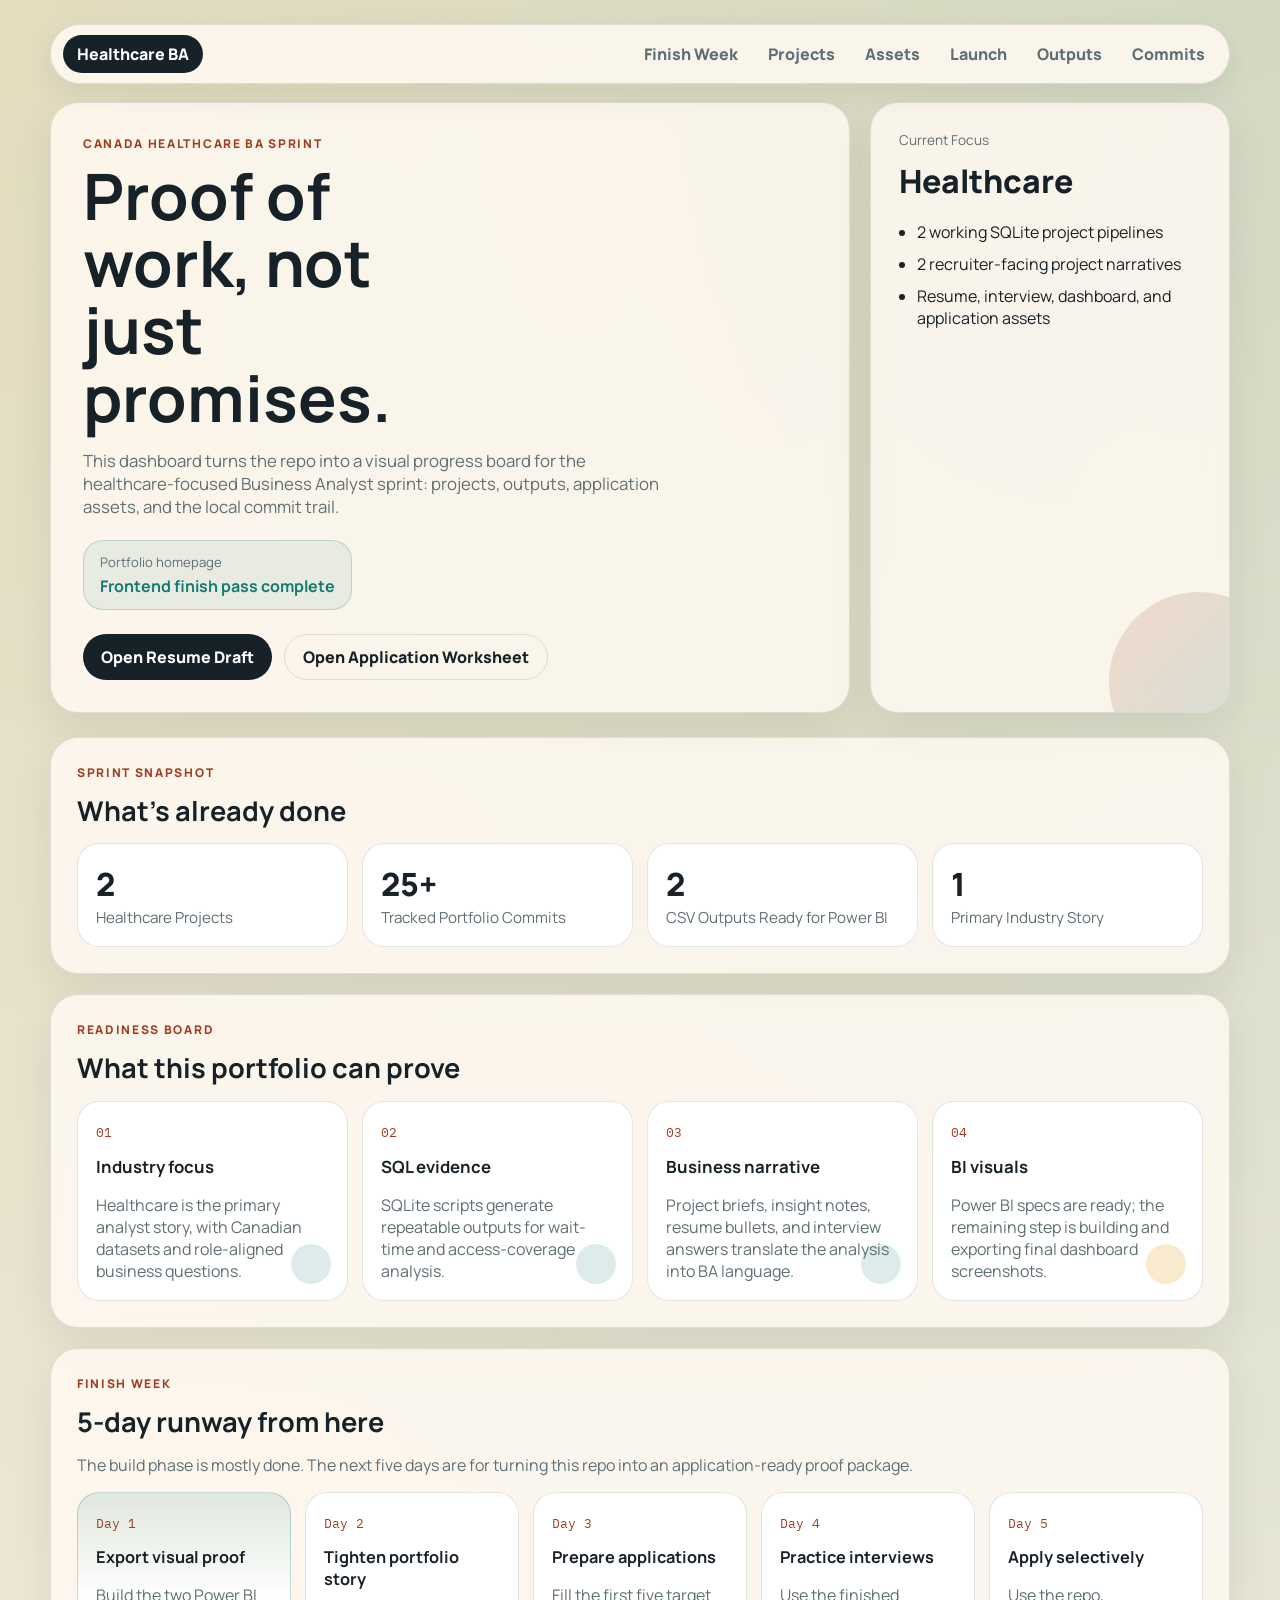
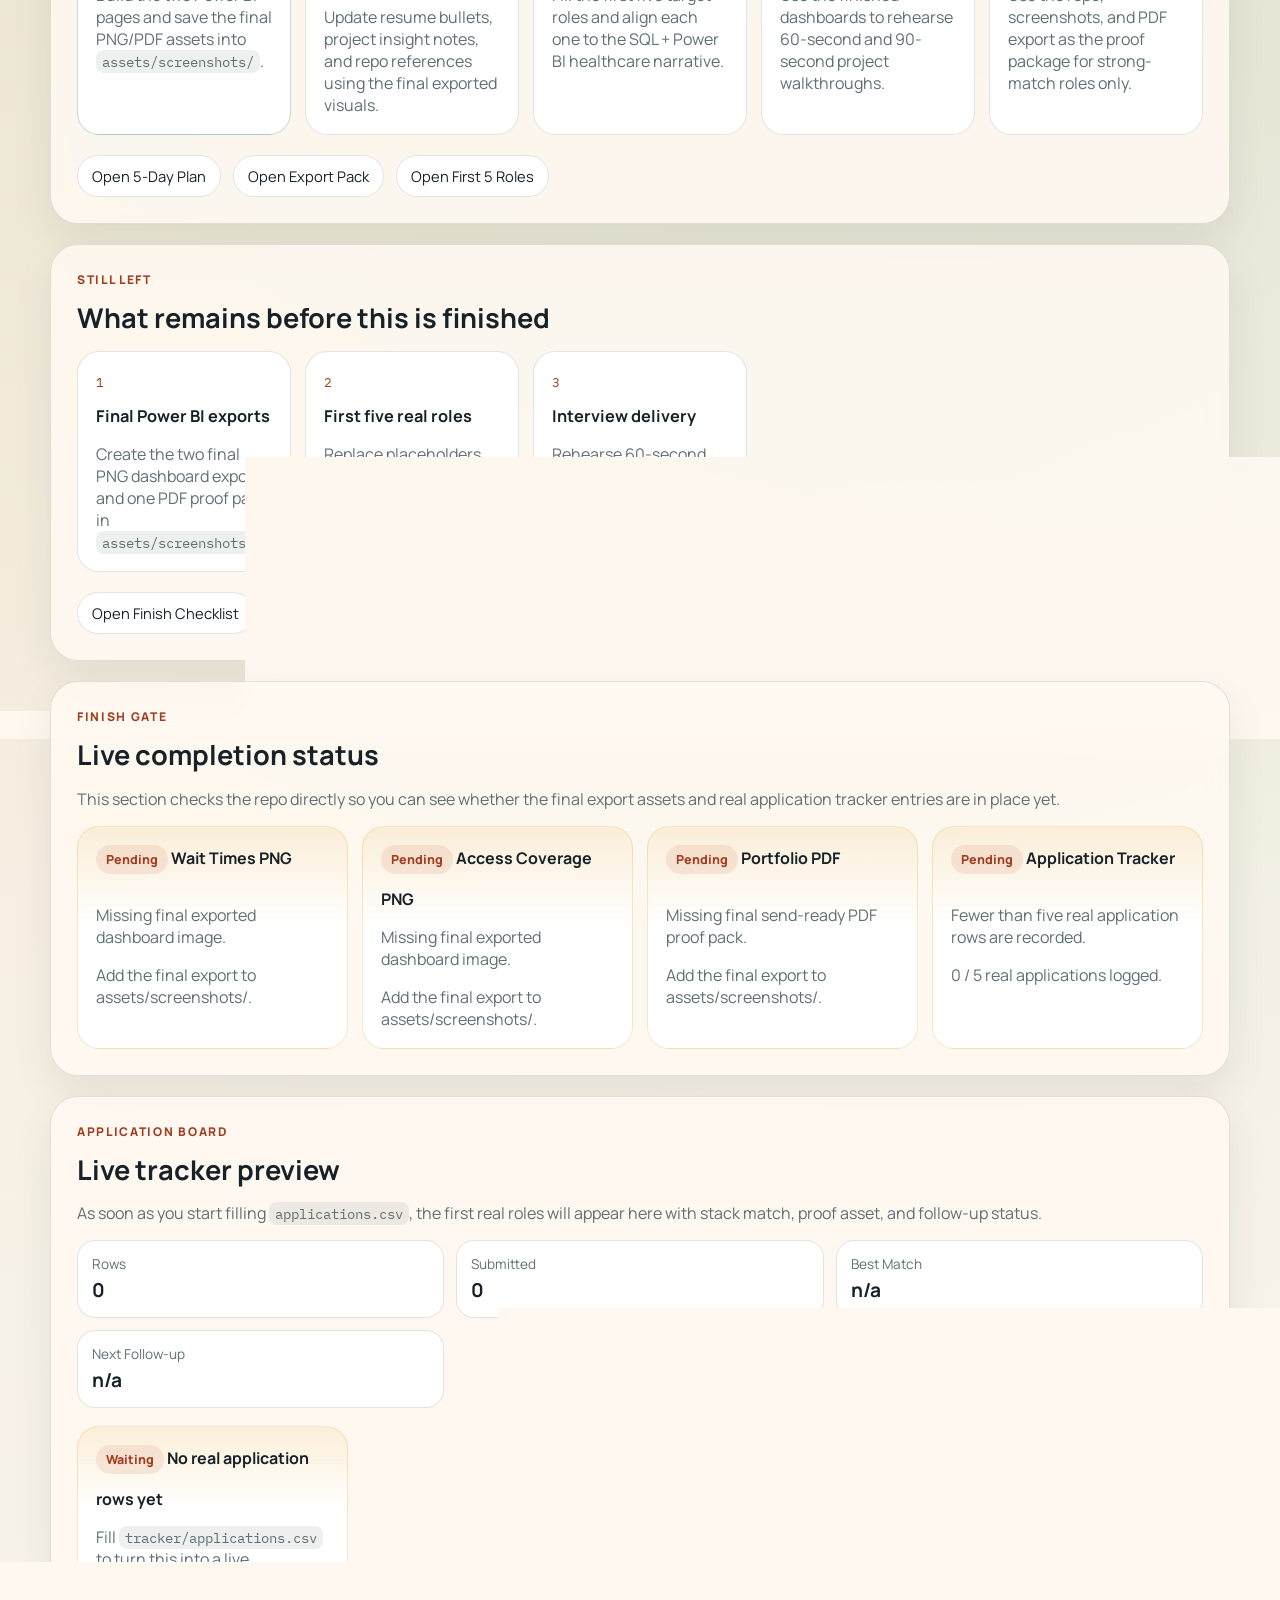
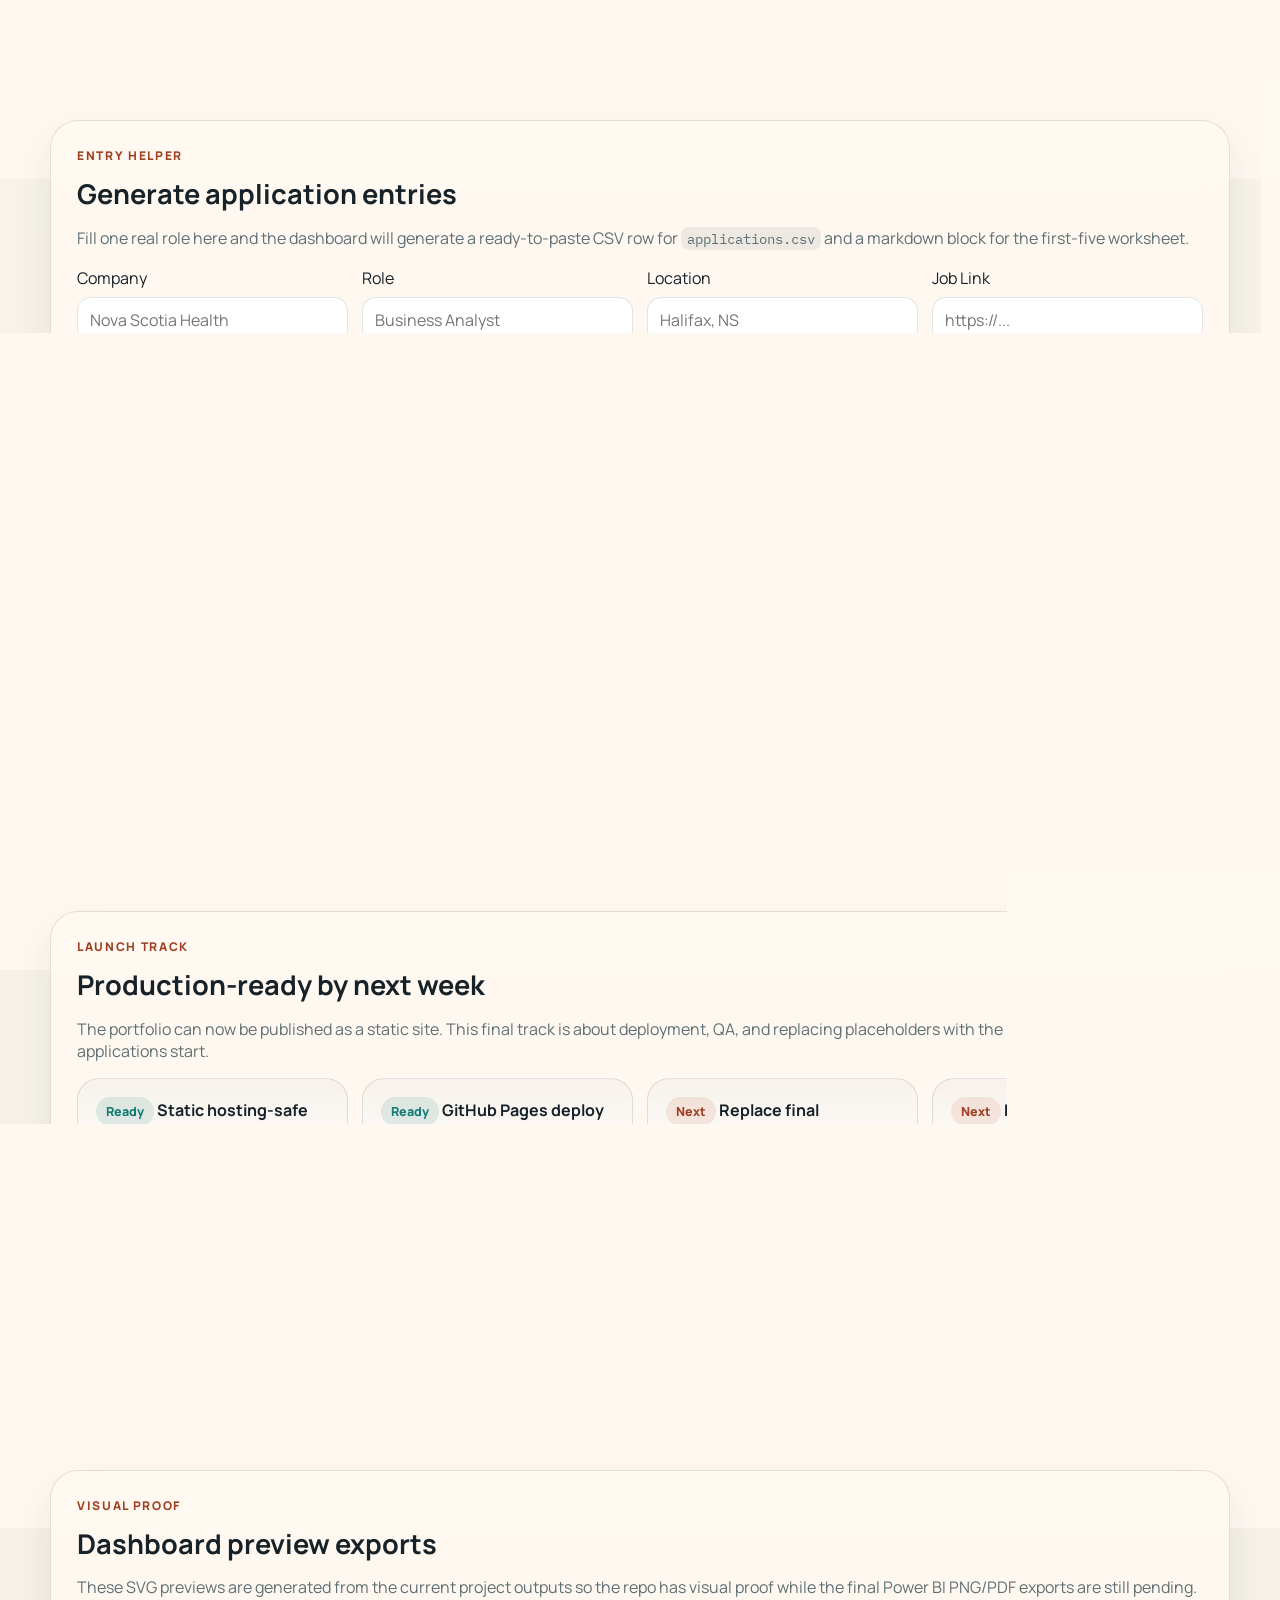
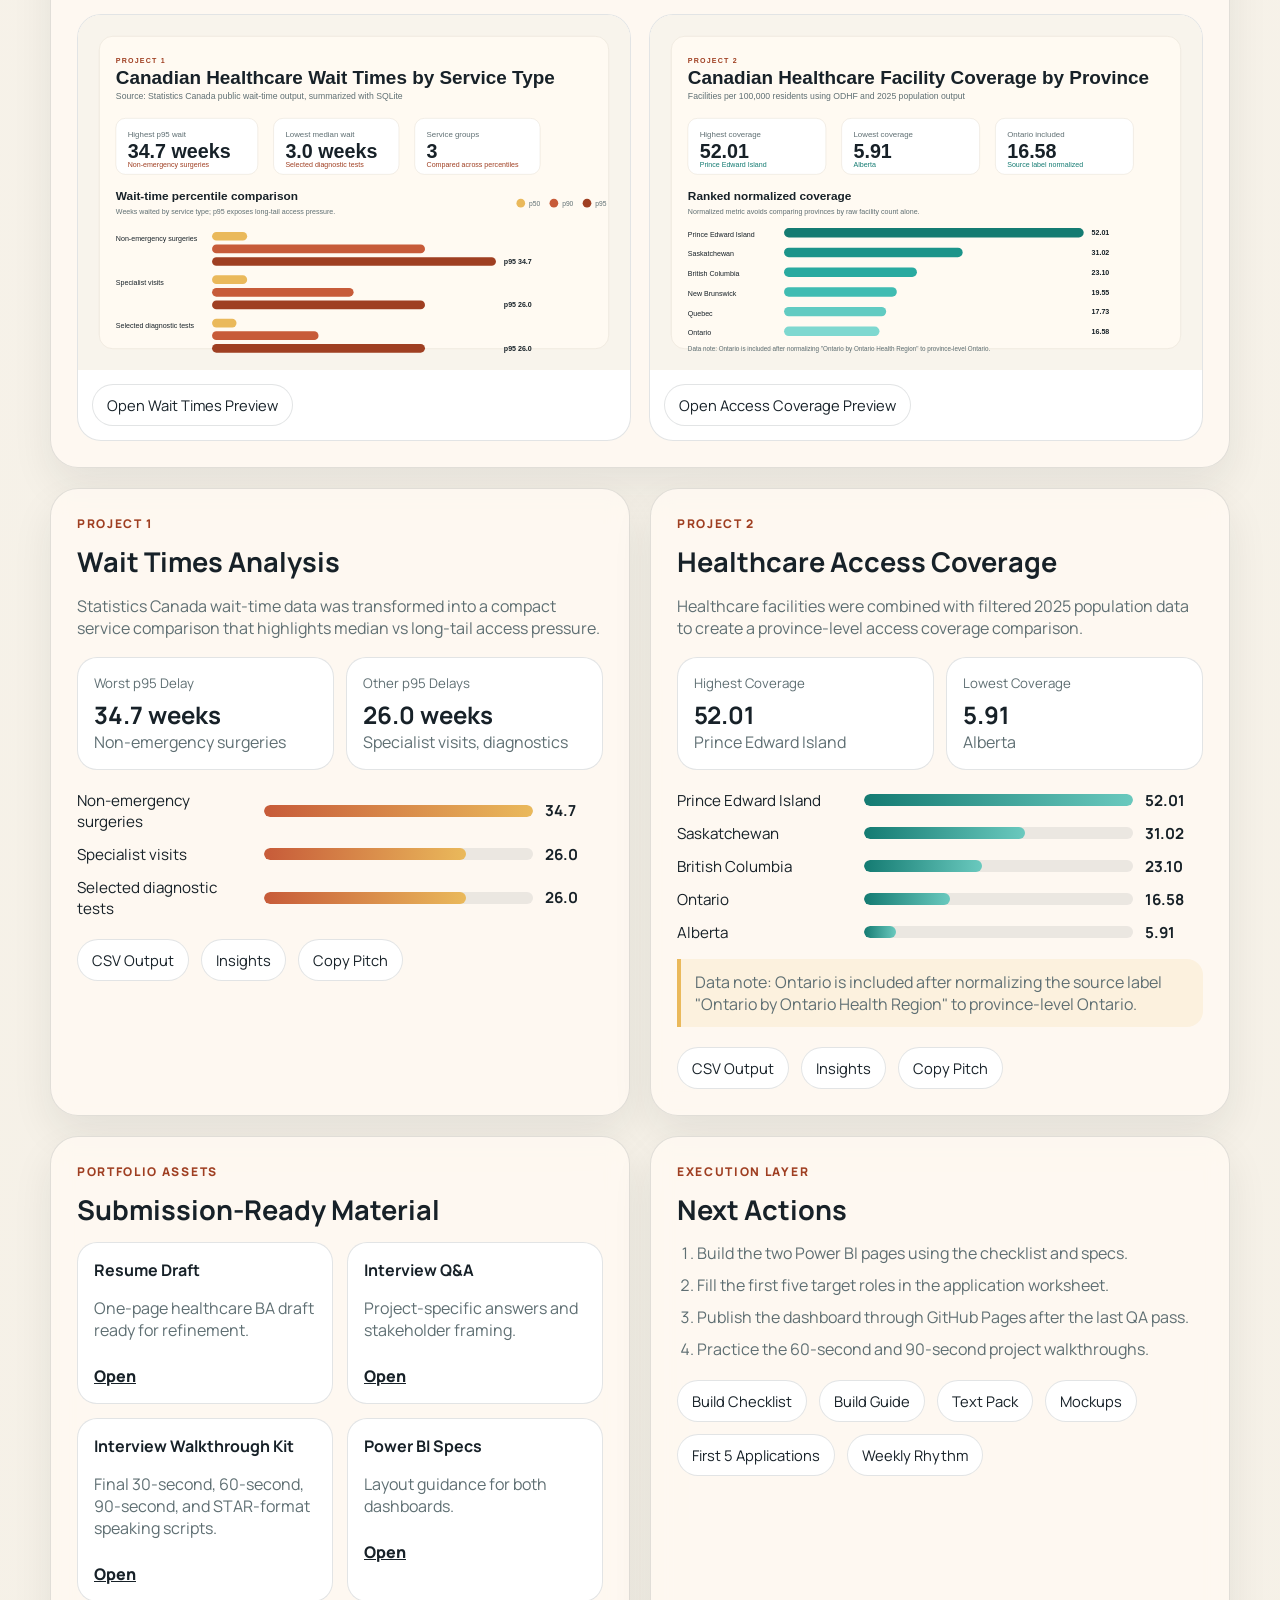
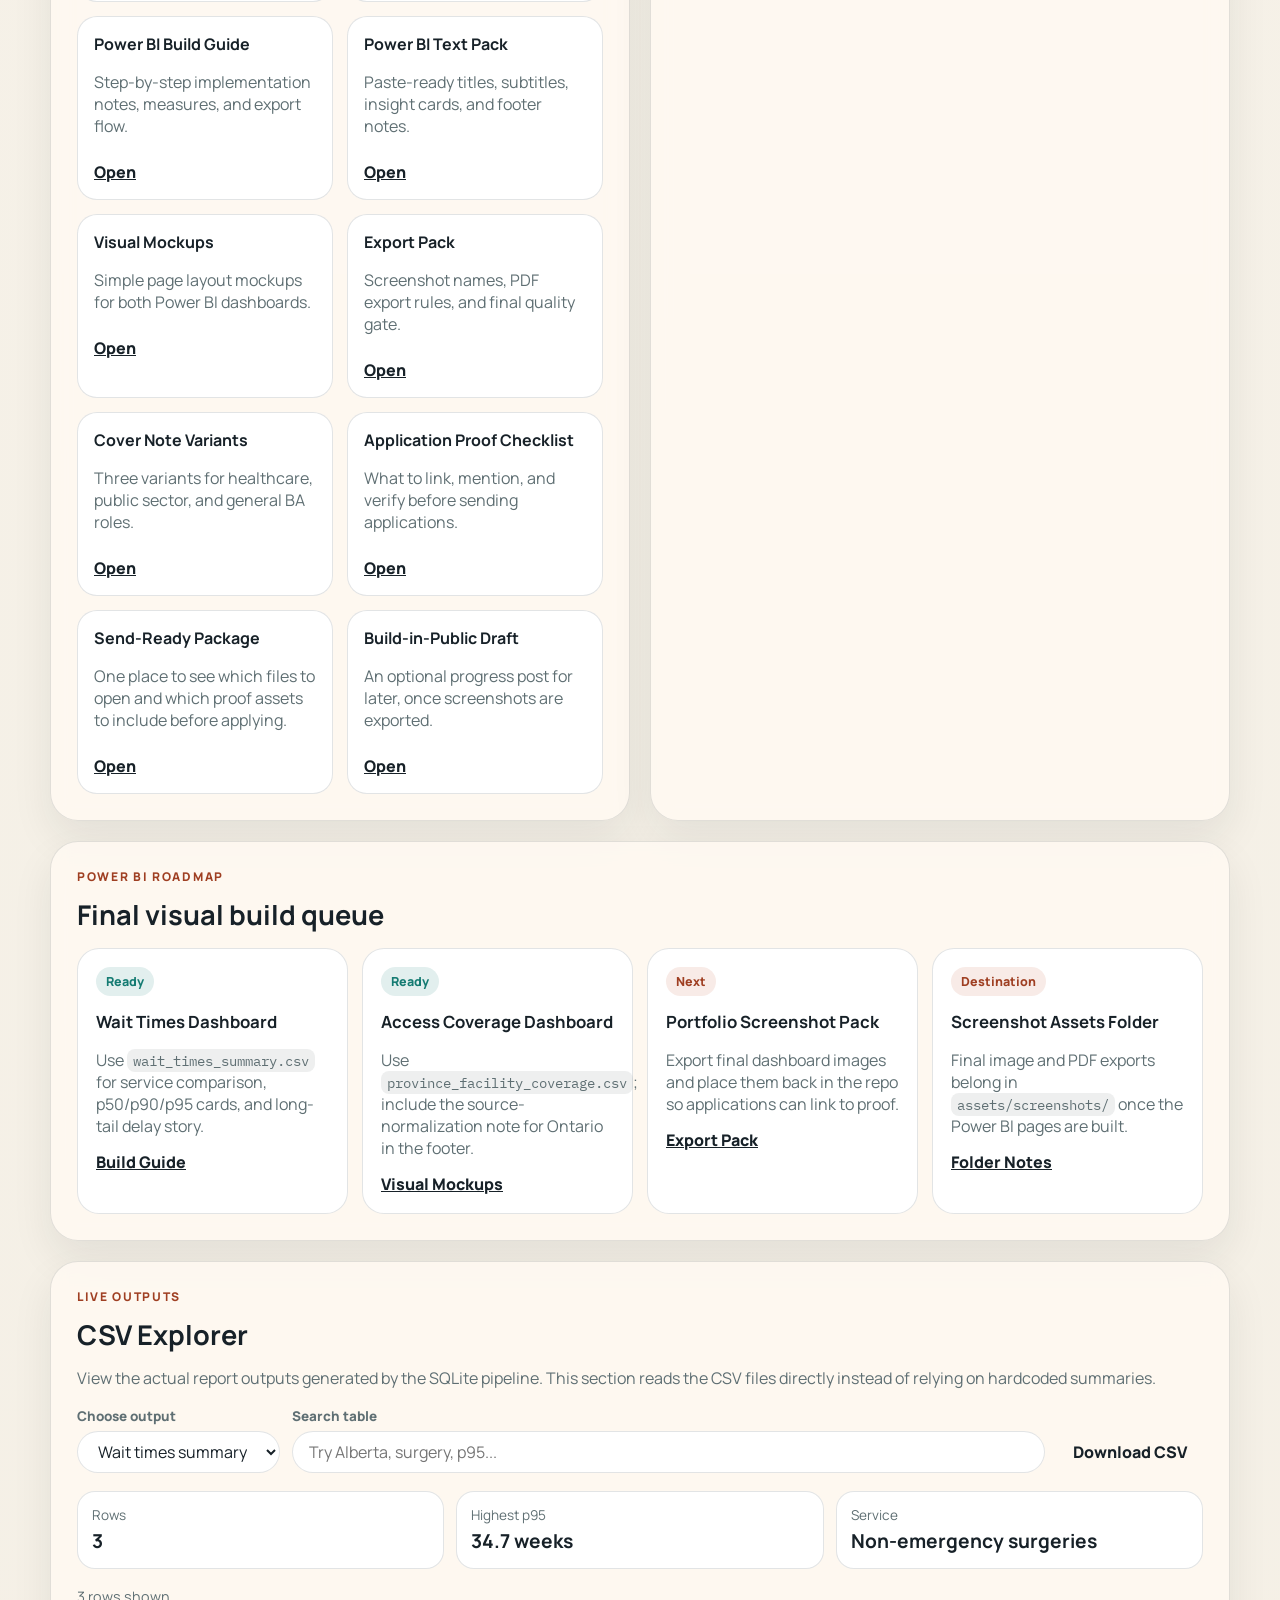
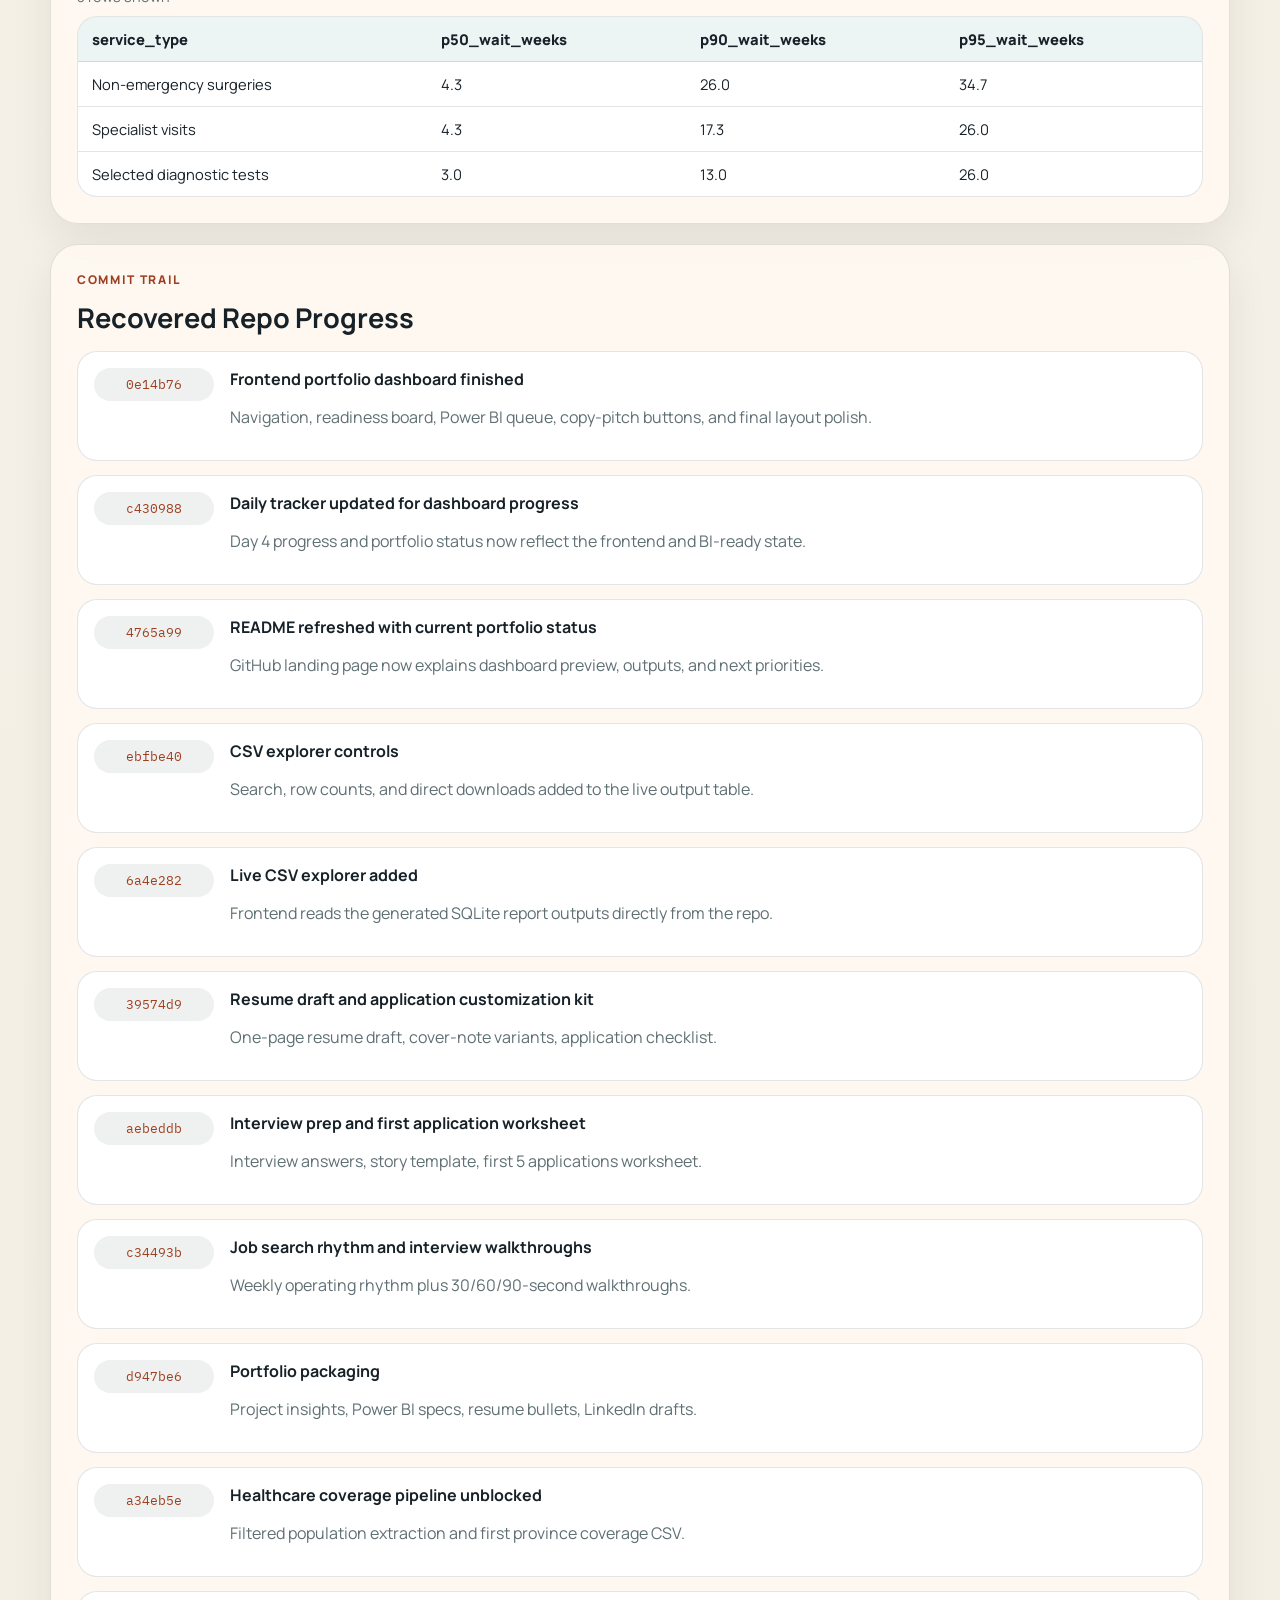
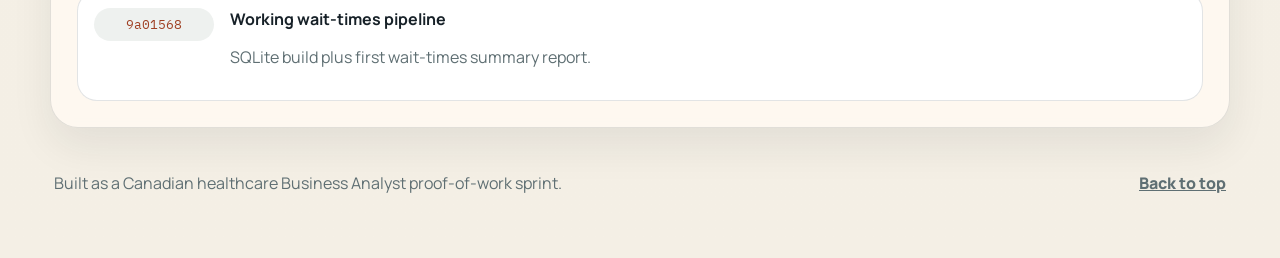
==== frontend/index.html @ 65917192 "Add application entry helper to frontend" ====
<!DOCTYPE html>
<html lang="en">
  <head>
    <meta charset="UTF-8" />
    <meta name="viewport" content="width=device-width, initial-scale=1.0" />
    <title>Healthcare BA Tracker Dashboard</title>
    <link rel="preconnect" href="https://fonts.googleapis.com" />
    <link rel="preconnect" href="https://fonts.gstatic.com" crossorigin />
    <link
      href="https://fonts.googleapis.com/css2?family=Manrope:wght@400;500;700;800&family=IBM+Plex+Mono:wght@400;500&display=swap"
      rel="stylesheet"
    />
    <link rel="stylesheet" href="./styles.css" />
  </head>
  <body>
    <div class="page-shell">
      <nav class="top-nav" aria-label="Dashboard sections">
        <a class="brand-mark" href="#top">Healthcare BA</a>
        <div class="nav-links">
          <a href="#finish-week">Finish Week</a>
          <a href="#projects">Projects</a>
          <a href="#assets">Assets</a>
          <a href="#launch">Launch</a>
          <a href="#outputs">Outputs</a>
          <a href="#commits">Commits</a>
        </div>
      </nav>

      <header class="hero">
        <div class="hero-copy">
          <p class="eyebrow">Canada Healthcare BA Sprint</p>
          <h1 id="top">Proof of work, not just promises.</h1>
          <p class="hero-text">
            This dashboard turns the repo into a visual progress board for the
            healthcare-focused Business Analyst sprint: projects, outputs,
            application assets, and the local commit trail.
          </p>
          <div class="status-strip" aria-label="Portfolio readiness status">
            <span>Portfolio homepage</span>
            <strong>Frontend finish pass complete</strong>
          </div>
          <div class="hero-actions">
            <a class="button primary" href="../docs/one-page-resume-draft.md"
              >Open Resume Draft</a
            >
            <a class="button secondary" href="../tracker/first-five-applications.md"
              >Open Application Worksheet</a
            >
          </div>
        </div>
        <aside class="hero-panel">
          <div class="panel-label">Current Focus</div>
          <div class="panel-value">Healthcare</div>
          <ul class="hero-points">
            <li>2 working SQLite project pipelines</li>
            <li>2 recruiter-facing project narratives</li>
            <li>Resume, interview, dashboard, and application assets</li>
          </ul>
        </aside>
      </header>

      <main class="content-grid">
        <section class="card stats-card">
          <div class="section-heading">
            <p class="eyebrow">Sprint Snapshot</p>
            <h2>What’s already done</h2>
          </div>
          <div class="stat-grid">
            <article class="stat">
              <span class="stat-number">2</span>
              <span class="stat-label">Healthcare Projects</span>
            </article>
            <article class="stat">
              <span class="stat-number">25+</span>
              <span class="stat-label">Tracked Portfolio Commits</span>
            </article>
            <article class="stat">
              <span class="stat-number">2</span>
              <span class="stat-label">CSV Outputs Ready for Power BI</span>
            </article>
            <article class="stat">
              <span class="stat-number">1</span>
              <span class="stat-label">Primary Industry Story</span>
            </article>
          </div>
        </section>

        <section class="card full-span">
          <div class="section-heading">
            <p class="eyebrow">Readiness Board</p>
            <h2>What this portfolio can prove</h2>
          </div>
          <div class="readiness-grid">
            <article class="readiness-card complete">
              <span>01</span>
              <strong>Industry focus</strong>
              <p>
                Healthcare is the primary analyst story, with Canadian datasets
                and role-aligned business questions.
              </p>
            </article>
            <article class="readiness-card complete">
              <span>02</span>
              <strong>SQL evidence</strong>
              <p>
                SQLite scripts generate repeatable outputs for wait-time and
                access-coverage analysis.
              </p>
            </article>
            <article class="readiness-card complete">
              <span>03</span>
              <strong>Business narrative</strong>
              <p>
                Project briefs, insight notes, resume bullets, and interview
                answers translate the analysis into BA language.
              </p>
            </article>
            <article class="readiness-card next">
              <span>04</span>
              <strong>BI visuals</strong>
              <p>
                Power BI specs are ready; the remaining step is building and
                exporting final dashboard screenshots.
              </p>
            </article>
          </div>
        </section>

        <section id="finish-week" class="card full-span">
          <div class="section-heading">
            <p class="eyebrow">Finish Week</p>
            <h2>5-day runway from here</h2>
          </div>
          <p class="section-text">
            The build phase is mostly done. The next five days are for turning
            this repo into an application-ready proof package.
          </p>
          <div class="finish-grid">
            <article class="finish-card today">
              <span>Day 1</span>
              <strong>Export visual proof</strong>
              <p>
                Build the two Power BI pages and save the final PNG/PDF assets
                into <code>assets/screenshots/</code>.
              </p>
            </article>
            <article class="finish-card">
              <span>Day 2</span>
              <strong>Tighten portfolio story</strong>
              <p>
                Update resume bullets, project insight notes, and repo
                references using the final exported visuals.
              </p>
            </article>
            <article class="finish-card">
              <span>Day 3</span>
              <strong>Prepare applications</strong>
              <p>
                Fill the first five target roles and align each one to the SQL +
                Power BI healthcare narrative.
              </p>
            </article>
            <article class="finish-card">
              <span>Day 4</span>
              <strong>Practice interviews</strong>
              <p>
                Use the finished dashboards to rehearse 60-second and
                90-second project walkthroughs.
              </p>
            </article>
            <article class="finish-card">
              <span>Day 5</span>
              <strong>Apply selectively</strong>
              <p>
                Use the repo, screenshots, and PDF export as the proof package
                for strong-match roles only.
              </p>
            </article>
          </div>
          <div class="resource-links">
            <a href="../docs/final-5-day-finish-plan.md">Open 5-Day Plan</a>
            <a href="../docs/powerbi-export-pack.md">Open Export Pack</a>
            <a href="../tracker/first-five-applications.md">Open First 5 Roles</a>
          </div>
        </section>

        <section class="card full-span">
          <div class="section-heading">
            <p class="eyebrow">Still Left</p>
            <h2>What remains before this is finished</h2>
          </div>
          <div class="finish-grid">
            <article class="finish-card">
              <span>1</span>
              <strong>Final Power BI exports</strong>
              <p>
                Create the two final PNG dashboard exports and one PDF proof
                pack in <code>assets/screenshots/</code>.
              </p>
            </article>
            <article class="finish-card">
              <span>2</span>
              <strong>First five real roles</strong>
              <p>
                Replace placeholders with real companies, links, stack-match
                scores, and follow-up dates.
              </p>
            </article>
            <article class="finish-card">
              <span>3</span>
              <strong>Interview delivery</strong>
              <p>
                Rehearse 60-second and 90-second stories using the final proof
                package and Ontario fix story.
              </p>
            </article>
          </div>
          <div class="resource-links">
            <a href="../docs/project-finish-checklist.md">Open Finish Checklist</a>
            <a href="../tracker/first-five-applications.md"
              >Open Application Worksheet</a
            >
            <a href="../docs/application-proof-checklist.md"
              >Open Proof Checklist</a
            >
          </div>
        </section>

        <section class="card full-span">
          <div class="section-heading">
            <p class="eyebrow">Finish Gate</p>
            <h2>Live completion status</h2>
          </div>
          <p class="section-text">
            This section checks the repo directly so you can see whether the
            final export assets and real application tracker entries are in
            place yet.
          </p>
          <div id="finish-gate-grid" class="finish-gate-grid">
            <article class="finish-gate-card pending">
              <span class="board-status next">Checking</span>
              <strong>Wait Times PNG</strong>
              <p>Looking for the final exported dashboard image.</p>
            </article>
            <article class="finish-gate-card pending">
              <span class="board-status next">Checking</span>
              <strong>Access Coverage PNG</strong>
              <p>Looking for the final exported dashboard image.</p>
            </article>
            <article class="finish-gate-card pending">
              <span class="board-status next">Checking</span>
              <strong>Portfolio PDF</strong>
              <p>Looking for the final send-ready PDF proof pack.</p>
            </article>
            <article class="finish-gate-card pending">
              <span class="board-status next">Checking</span>
              <strong>Application Tracker</strong>
              <p>Counting real application rows inside <code>applications.csv</code>.</p>
            </article>
          </div>
        </section>

        <section class="card full-span">
          <div class="section-heading">
            <p class="eyebrow">Application Board</p>
            <h2>Live tracker preview</h2>
          </div>
          <p class="section-text">
            As soon as you start filling <code>applications.csv</code>, the
            first real roles will appear here with stack match, proof asset,
            and follow-up status.
          </p>
          <div id="application-summary" class="data-summary">
            <div class="summary-pill">
              <span>Rows</span>
              <strong>0</strong>
            </div>
            <div class="summary-pill">
              <span>Submitted</span>
              <strong>0</strong>
            </div>
            <div class="summary-pill">
              <span>Best Match</span>
              <strong>n/a</strong>
            </div>
            <div class="summary-pill">
              <span>Next Follow-up</span>
              <strong>n/a</strong>
            </div>
          </div>
          <div id="application-board" class="application-board">
            <article class="application-card empty">
              <span class="board-status next">Waiting</span>
              <strong>No real application rows yet</strong>
              <p>Fill <code>tracker/applications.csv</code> to turn this into a live application pipeline.</p>
            </article>
          </div>
          <div class="resource-links">
            <a href="../tracker/applications.csv">Open applications.csv</a>
            <a href="../tracker/first-five-applications.md">Open first-five worksheet</a>
            <a href="../scripts/check_application_readiness.sh">Open application validator</a>
          </div>
        </section>

        <section class="card full-span">
          <div class="section-heading">
            <p class="eyebrow">Entry Helper</p>
            <h2>Generate application entries</h2>
          </div>
          <p class="section-text">
            Fill one real role here and the dashboard will generate a ready-to-paste
            CSV row for <code>applications.csv</code> and a markdown block for the
            first-five worksheet.
          </p>
          <div class="entry-helper-grid">
            <label class="field-group"><span>Company</span><input id="entry-company" type="text" placeholder="Nova Scotia Health" /></label>
            <label class="field-group"><span>Role</span><input id="entry-role" type="text" placeholder="Business Analyst" /></label>
            <label class="field-group"><span>Location</span><input id="entry-location" type="text" placeholder="Halifax, NS" /></label>
            <label class="field-group"><span>Job Link</span><input id="entry-job-link" type="url" placeholder="https://..." /></label>
            <label class="field-group"><span>Required Tools</span><input id="entry-required-tools" type="text" placeholder="SQL, Power BI, Excel" /></label>
            <label class="field-group"><span>Matching Tools</span><input id="entry-matching-tools" type="text" placeholder="SQL, Power BI, Excel" /></label>
            <label class="field-group"><span>Stack Match</span><input id="entry-stack-match" type="text" placeholder="4/5" /></label>
            <label class="field-group"><span>Domain Fit</span><input id="entry-domain-fit" type="text" placeholder="Healthcare operations analytics" /></label>
            <label class="field-group"><span>Proof Asset</span><input id="entry-proof-asset" type="text" placeholder="wait-times-dashboard-preview.svg" /></label>
            <label class="field-group"><span>Status</span><input id="entry-status" type="text" placeholder="shortlist" /></label>
            <label class="field-group"><span>Follow-up Date</span><input id="entry-follow-up" type="date" /></label>
            <label class="field-group"><span>Notes</span><input id="entry-notes" type="text" placeholder="Strong healthcare fit, SQL + reporting" /></label>
          </div>
          <div class="entry-output-grid">
            <div class="entry-output-card">
              <div class="section-heading">
                <p class="eyebrow">CSV Row</p>
                <h2>applications.csv</h2>
              </div>
              <pre id="entry-csv-output" class="entry-output">Fill the helper to generate a CSV row.</pre>
              <button id="copy-csv-entry" class="link-button" type="button">Copy CSV Row</button>
            </div>
            <div class="entry-output-card">
              <div class="section-heading">
                <p class="eyebrow">Worksheet Block</p>
                <h2>First Five Markdown</h2>
              </div>
              <pre id="entry-md-output" class="entry-output">Fill the helper to generate a markdown block.</pre>
              <button id="copy-md-entry" class="link-button" type="button">Copy Markdown Block</button>
            </div>
          </div>
        </section>

        <section id="launch" class="card full-span">
          <div class="section-heading">
            <p class="eyebrow">Launch Track</p>
            <h2>Production-ready by next week</h2>
          </div>
          <p class="section-text">
            The portfolio can now be published as a static site. This final
            track is about deployment, QA, and replacing placeholders with the
            last proof assets before applications start.
          </p>
          <div class="launch-grid">
            <article class="launch-card">
              <span class="board-status ready">Ready</span>
              <strong>Static hosting-safe frontend</strong>
              <p>
                All dashboard asset, report, and document links are set up to
                work from a repository subpath instead of only from localhost
                root.
              </p>
            </article>
            <article class="launch-card">
              <span class="board-status ready">Ready</span>
              <strong>GitHub Pages deploy path</strong>
              <p>
                The repo can be published through a Pages workflow once GitHub
                Pages is enabled in repository settings.
              </p>
            </article>
            <article class="launch-card">
              <span class="board-status next">Next</span>
              <strong>Replace final placeholders</strong>
              <p>
                Add the two Power BI PNG exports, one PDF portfolio pack, and
                five real target applications.
              </p>
            </article>
            <article class="launch-card">
              <span class="board-status next">Next</span>
              <strong>Do one final send-ready pass</strong>
              <p>
                Run the production checklist, confirm proof links, and publish
                the repo homepage before using it in applications.
              </p>
            </article>
          </div>
          <div class="resource-links">
            <a href="../docs/production-launch-checklist.md"
              >Open Launch Checklist</a
            >
            <a href="../docs/github-pages-deployment.md">Open Deployment Guide</a>
            <a href="../.github/workflows/verify-portfolio.yml">Open Verify Workflow</a>
            <a href="../docs/final-submission-runbook.md">Open Submission Runbook</a>
            <a href="../scripts/print_finish_status.sh">Open Finish Status Script</a>
            <a href="../docs/send-ready-application-package.md"
              >Open Send-Ready Package</a
            >
          </div>
        </section>

        <section class="card full-span">
          <div class="section-heading">
            <p class="eyebrow">Visual Proof</p>
            <h2>Dashboard preview exports</h2>
          </div>
          <p class="section-text">
            These SVG previews are generated from the current project outputs so
            the repo has visual proof while the final Power BI PNG/PDF exports
            are still pending.
          </p>
          <div class="preview-grid">
            <article class="preview-card">
              <img
                src="../assets/screenshots/wait-times-dashboard-preview.svg"
                alt="Preview dashboard for Canadian healthcare wait times by service type"
              />
              <div class="resource-links">
                <a href="../assets/screenshots/wait-times-dashboard-preview.svg"
                  >Open Wait Times Preview</a
                >
              </div>
            </article>
            <article class="preview-card">
              <img
                src="../assets/screenshots/access-coverage-dashboard-preview.svg"
                alt="Preview dashboard for Canadian healthcare facility coverage by province"
              />
              <div class="resource-links">
                <a href="../assets/screenshots/access-coverage-dashboard-preview.svg"
                  >Open Access Coverage Preview</a
                >
              </div>
            </article>
          </div>
        </section>

        <section id="projects" class="card">
          <div class="section-heading">
            <p class="eyebrow">Project 1</p>
            <h2>Wait Times Analysis</h2>
          </div>
          <p class="section-text">
            Statistics Canada wait-time data was transformed into a compact
            service comparison that highlights median vs long-tail access
            pressure.
          </p>
          <div class="mini-metrics">
            <div class="metric">
              <span class="metric-label">Worst p95 Delay</span>
              <strong>34.7 weeks</strong>
              <span class="metric-note">Non-emergency surgeries</span>
            </div>
            <div class="metric">
              <span class="metric-label">Other p95 Delays</span>
              <strong>26.0 weeks</strong>
              <span class="metric-note">Specialist visits, diagnostics</span>
            </div>
          </div>
          <div class="bar-chart" aria-label="Wait time comparison chart">
            <div class="bar-row">
              <span>Non-emergency surgeries</span>
              <div class="bar-track"><div class="bar fill-100"></div></div>
              <strong>34.7</strong>
            </div>
            <div class="bar-row">
              <span>Specialist visits</span>
              <div class="bar-track"><div class="bar fill-75"></div></div>
              <strong>26.0</strong>
            </div>
            <div class="bar-row">
              <span>Selected diagnostic tests</span>
              <div class="bar-track"><div class="bar fill-75"></div></div>
              <strong>26.0</strong>
            </div>
          </div>
          <div class="resource-links">
            <a href="../reports/sqlite/wait_times_summary.csv">CSV Output</a>
            <a href="../projects/project-01-canadian-health-wait-times/insights.md"
              >Insights</a
            >
            <button
              class="link-button"
              type="button"
              data-copy="I analyzed Canadian healthcare wait-time data to compare median and long-tail delays across surgeries, specialist visits, and diagnostic tests."
            >
              Copy Pitch
            </button>
          </div>
        </section>

        <section class="card">
          <div class="section-heading">
            <p class="eyebrow">Project 2</p>
            <h2>Healthcare Access Coverage</h2>
          </div>
          <p class="section-text">
            Healthcare facilities were combined with filtered 2025 population
            data to create a province-level access coverage comparison.
          </p>
          <div class="mini-metrics">
            <div class="metric">
              <span class="metric-label">Highest Coverage</span>
              <strong>52.01</strong>
              <span class="metric-note">Prince Edward Island</span>
            </div>
            <div class="metric">
              <span class="metric-label">Lowest Coverage</span>
              <strong>5.91</strong>
              <span class="metric-note">Alberta</span>
            </div>
          </div>
          <div class="bar-chart" aria-label="Facility coverage comparison chart">
            <div class="bar-row">
              <span>Prince Edward Island</span>
              <div class="bar-track"><div class="bar teal fill-100"></div></div>
              <strong>52.01</strong>
            </div>
            <div class="bar-row">
              <span>Saskatchewan</span>
              <div class="bar-track"><div class="bar teal fill-60"></div></div>
              <strong>31.02</strong>
            </div>
            <div class="bar-row">
              <span>British Columbia</span>
              <div class="bar-track"><div class="bar teal fill-44"></div></div>
              <strong>23.10</strong>
            </div>
            <div class="bar-row">
              <span>Ontario</span>
              <div class="bar-track"><div class="bar teal fill-32"></div></div>
              <strong>16.58</strong>
            </div>
            <div class="bar-row">
              <span>Alberta</span>
              <div class="bar-track"><div class="bar teal fill-12"></div></div>
              <strong>5.91</strong>
            </div>
          </div>
          <p class="data-note">
            Data note: Ontario is included after normalizing the source label
            "Ontario by Ontario Health Region" to province-level Ontario.
          </p>
          <div class="resource-links">
            <a href="../reports/sqlite/province_facility_coverage.csv"
              >CSV Output</a
            >
            <a
              href="../projects/project-02-healthcare-access-dashboard/insights.md"
              >Insights</a
            >
            <button
              class="link-button"
              type="button"
              data-copy="I combined Canadian healthcare facility data with province-level population data to compare access coverage across regions."
            >
              Copy Pitch
            </button>
          </div>
        </section>

        <section id="assets" class="card">
          <div class="section-heading">
            <p class="eyebrow">Portfolio Assets</p>
            <h2>Submission-Ready Material</h2>
          </div>
          <div class="checklist-grid">
            <div class="check-item">
              <strong>Resume Draft</strong>
              <p>One-page healthcare BA draft ready for refinement.</p>
              <a href="../docs/one-page-resume-draft.md">Open</a>
            </div>
            <div class="check-item">
              <strong>Interview Q&amp;A</strong>
              <p>Project-specific answers and stakeholder framing.</p>
              <a href="../docs/interview-qa.md">Open</a>
            </div>
            <div class="check-item">
              <strong>Interview Walkthrough Kit</strong>
              <p>
                Final 30-second, 60-second, 90-second, and STAR-format speaking
                scripts.
              </p>
              <a href="../docs/final-interview-walkthrough-kit.md">Open</a>
            </div>
            <div class="check-item">
              <strong>Power BI Specs</strong>
              <p>Layout guidance for both dashboards.</p>
              <a href="../docs/powerbi-dashboard-specs.md">Open</a>
            </div>
            <div class="check-item">
              <strong>Power BI Build Guide</strong>
              <p>Step-by-step implementation notes, measures, and export flow.</p>
              <a href="../docs/powerbi-implementation-guide.md">Open</a>
            </div>
            <div class="check-item">
              <strong>Power BI Text Pack</strong>
              <p>
                Paste-ready titles, subtitles, insight cards, and footer notes.
              </p>
              <a href="../docs/powerbi-text-pack.md">Open</a>
            </div>
            <div class="check-item">
              <strong>Visual Mockups</strong>
              <p>Simple page layout mockups for both Power BI dashboards.</p>
              <a href="../docs/powerbi-visual-mockups.md">Open</a>
            </div>
            <div class="check-item">
              <strong>Export Pack</strong>
              <p>Screenshot names, PDF export rules, and final quality gate.</p>
              <a href="../docs/powerbi-export-pack.md">Open</a>
            </div>
            <div class="check-item">
              <strong>Cover Note Variants</strong>
              <p>
                Three variants for healthcare, public sector, and general BA
                roles.
              </p>
              <a href="../templates/cover-note-variants.md">Open</a>
            </div>
            <div class="check-item">
              <strong>Application Proof Checklist</strong>
              <p>What to link, mention, and verify before sending applications.</p>
              <a href="../docs/application-proof-checklist.md">Open</a>
            </div>
            <div class="check-item">
              <strong>Send-Ready Package</strong>
              <p>
                One place to see which files to open and which proof assets to
                include before applying.
              </p>
              <a href="../docs/send-ready-application-package.md">Open</a>
            </div>
            <div class="check-item">
              <strong>Build-in-Public Draft</strong>
              <p>
                An optional progress post for later, once screenshots are
                exported.
              </p>
              <a href="../docs/linkedin-building-in-public-post.md">Open</a>
            </div>
          </div>
        </section>

        <section class="card">
          <div class="section-heading">
            <p class="eyebrow">Execution Layer</p>
            <h2>Next Actions</h2>
          </div>
          <ol class="action-list">
            <li>Build the two Power BI pages using the checklist and specs.</li>
            <li>Fill the first five target roles in the application worksheet.</li>
            <li>Publish the dashboard through GitHub Pages after the last QA pass.</li>
            <li>Practice the 60-second and 90-second project walkthroughs.</li>
          </ol>
          <div class="resource-links">
            <a href="../docs/powerbi-build-checklist.md">Build Checklist</a>
            <a href="../docs/powerbi-implementation-guide.md">Build Guide</a>
            <a href="../docs/powerbi-text-pack.md">Text Pack</a>
            <a href="../docs/powerbi-visual-mockups.md">Mockups</a>
            <a href="../tracker/first-five-applications.md">First 5 Applications</a>
            <a href="../docs/job-search-rhythm.md">Weekly Rhythm</a>
          </div>
        </section>

        <section class="card full-span">
          <div class="section-heading">
            <p class="eyebrow">Power BI Roadmap</p>
            <h2>Final visual build queue</h2>
          </div>
          <div class="build-board">
            <article>
              <span class="board-status ready">Ready</span>
              <strong>Wait Times Dashboard</strong>
              <p>
                Use <code>wait_times_summary.csv</code> for service comparison,
                p50/p90/p95 cards, and long-tail delay story.
              </p>
              <a href="../docs/powerbi-implementation-guide.md">Build Guide</a>
            </article>
            <article>
              <span class="board-status ready">Ready</span>
              <strong>Access Coverage Dashboard</strong>
              <p>
                Use <code>province_facility_coverage.csv</code>; include the
                source-normalization note for Ontario in the footer.
              </p>
              <a href="../docs/powerbi-visual-mockups.md">Visual Mockups</a>
            </article>
            <article>
              <span class="board-status next">Next</span>
              <strong>Portfolio Screenshot Pack</strong>
              <p>
                Export final dashboard images and place them back in the repo so
                applications can link to proof.
              </p>
              <a href="../docs/powerbi-export-pack.md">Export Pack</a>
            </article>
            <article>
              <span class="board-status next">Destination</span>
              <strong>Screenshot Assets Folder</strong>
              <p>
                Final image and PDF exports belong in
                <code>assets/screenshots/</code> once the Power BI pages are
                built.
              </p>
              <a href="../assets/screenshots/README.md">Folder Notes</a>
            </article>
          </div>
        </section>

        <section id="outputs" class="card full-span">
          <div class="section-heading">
            <p class="eyebrow">Live Outputs</p>
            <h2>CSV Explorer</h2>
          </div>
          <p class="section-text">
            View the actual report outputs generated by the SQLite pipeline.
            This section reads the CSV files directly instead of relying on
            hardcoded summaries.
          </p>
          <div class="data-toolbar">
            <div class="field-group">
              <label for="dataset-select">Choose output</label>
              <select id="dataset-select">
                <option value="wait-times">Wait times summary</option>
                <option value="facility-coverage">Facility coverage</option>
              </select>
            </div>
            <div class="field-group search-field">
              <label for="dataset-search">Search table</label>
              <input
                id="dataset-search"
                type="search"
                placeholder="Try Alberta, surgery, p95..."
              />
            </div>
            <a
              id="dataset-download"
              class="button mini"
              href="../reports/sqlite/wait_times_summary.csv"
              >Download CSV</a
            >
          </div>
          <div id="data-summary" class="data-summary"></div>
          <p id="data-count" class="data-count"></p>
          <div class="table-shell">
            <table id="data-table"></table>
          </div>
        </section>

        <section id="commits" class="card full-span">
          <div class="section-heading">
            <p class="eyebrow">Commit Trail</p>
            <h2>Recovered Repo Progress</h2>
          </div>
          <div class="timeline">
            <article class="timeline-item">
              <span class="timeline-sha">0e14b76</span>
              <div>
                <strong>Frontend portfolio dashboard finished</strong>
                <p>
                  Navigation, readiness board, Power BI queue, copy-pitch
                  buttons, and final layout polish.
                </p>
              </div>
            </article>
            <article class="timeline-item">
              <span class="timeline-sha">c430988</span>
              <div>
                <strong>Daily tracker updated for dashboard progress</strong>
                <p>
                  Day 4 progress and portfolio status now reflect the frontend
                  and BI-ready state.
                </p>
              </div>
            </article>
            <article class="timeline-item">
              <span class="timeline-sha">4765a99</span>
              <div>
                <strong>README refreshed with current portfolio status</strong>
                <p>
                  GitHub landing page now explains dashboard preview, outputs,
                  and next priorities.
                </p>
              </div>
            </article>
            <article class="timeline-item">
              <span class="timeline-sha">ebfbe40</span>
              <div>
                <strong>CSV explorer controls</strong>
                <p>
                  Search, row counts, and direct downloads added to the live
                  output table.
                </p>
              </div>
            </article>
            <article class="timeline-item">
              <span class="timeline-sha">6a4e282</span>
              <div>
                <strong>Live CSV explorer added</strong>
                <p>
                  Frontend reads the generated SQLite report outputs directly
                  from the repo.
                </p>
              </div>
            </article>
            <article class="timeline-item">
              <span class="timeline-sha">39574d9</span>
              <div>
                <strong>Resume draft and application customization kit</strong>
                <p>
                  One-page resume draft, cover-note variants, application
                  checklist.
                </p>
              </div>
            </article>
            <article class="timeline-item">
              <span class="timeline-sha">aebeddb</span>
              <div>
                <strong>Interview prep and first application worksheet</strong>
                <p>
                  Interview answers, story template, first 5 applications
                  worksheet.
                </p>
              </div>
            </article>
            <article class="timeline-item">
              <span class="timeline-sha">c34493b</span>
              <div>
                <strong>Job search rhythm and interview walkthroughs</strong>
                <p>
                  Weekly operating rhythm plus 30/60/90-second walkthroughs.
                </p>
              </div>
            </article>
            <article class="timeline-item">
              <span class="timeline-sha">d947be6</span>
              <div>
                <strong>Portfolio packaging</strong>
                <p>
                  Project insights, Power BI specs, resume bullets, LinkedIn
                  drafts.
                </p>
              </div>
            </article>
            <article class="timeline-item">
              <span class="timeline-sha">a34eb5e</span>
              <div>
                <strong>Healthcare coverage pipeline unblocked</strong>
                <p>
                  Filtered population extraction and first province coverage
                  CSV.
                </p>
              </div>
            </article>
            <article class="timeline-item">
              <span class="timeline-sha">9a01568</span>
              <div>
                <strong>Working wait-times pipeline</strong>
                <p>
                  SQLite build plus first wait-times summary report.
                </p>
              </div>
            </article>
          </div>
        </section>
      </main>

      <footer class="footer">
        <p>Built as a Canadian healthcare Business Analyst proof-of-work sprint.</p>
        <a href="#top">Back to top</a>
      </footer>
    </div>

    <div id="toast" class="toast" role="status" aria-live="polite"></div>
    <script src="./app.js"></script>
  </body>
</html>
---- frontend/styles.css ----
:root {
  --bg: #f4efe5;
  --paper: #fffaf2;
  --ink: #172128;
  --muted: #5f6f73;
  --line: rgba(23, 33, 40, 0.12);
  --brand: #c75b39;
  --brand-deep: #9f3f22;
  --teal: #147b72;
  --gold: #eab95b;
  --shadow: 0 18px 40px rgba(24, 34, 39, 0.08);
}

* {
  box-sizing: border-box;
}

html {
  scroll-behavior: smooth;
}

body {
  margin: 0;
  font-family: "Manrope", sans-serif;
  color: var(--ink);
  background:
    radial-gradient(circle at top left, rgba(234, 185, 91, 0.25), transparent 32%),
    radial-gradient(circle at top right, rgba(20, 123, 114, 0.18), transparent 28%),
    linear-gradient(180deg, #f8f4ec 0%, var(--bg) 100%);
}

a {
  color: inherit;
}

code {
  padding: 2px 6px;
  border-radius: 8px;
  background: rgba(23, 33, 40, 0.07);
  font-family: "IBM Plex Mono", monospace;
  font-size: 0.9em;
}

.page-shell {
  width: min(1180px, calc(100% - 32px));
  margin: 0 auto;
  padding: 24px 0 64px;
}

.top-nav {
  position: sticky;
  top: 16px;
  z-index: 10;
  display: flex;
  align-items: center;
  justify-content: space-between;
  gap: 16px;
  margin-bottom: 18px;
  padding: 10px 12px;
  border: 1px solid var(--line);
  border-radius: 999px;
  background: rgba(255, 250, 242, 0.86);
  backdrop-filter: blur(16px);
  box-shadow: 0 10px 28px rgba(24, 34, 39, 0.08);
}

.brand-mark,
.nav-links a {
  text-decoration: none;
  font-weight: 800;
}

.brand-mark {
  padding: 8px 14px;
  border-radius: 999px;
  background: var(--ink);
  color: white;
}

.nav-links {
  display: flex;
  flex-wrap: wrap;
  justify-content: flex-end;
  gap: 6px;
}

.nav-links a {
  padding: 8px 12px;
  border-radius: 999px;
  color: var(--muted);
}

.nav-links a:hover,
.resource-links a:hover,
.link-button:hover,
.check-item a:hover,
.build-board a:hover,
.launch-card a:hover,
.footer a:hover {
  color: var(--brand-deep);
}

.hero {
  display: grid;
  grid-template-columns: minmax(0, 2fr) minmax(280px, 0.9fr);
  gap: 20px;
  margin-bottom: 24px;
}

.hero-copy,
.hero-panel,
.card {
  background: rgba(255, 250, 242, 0.84);
  backdrop-filter: blur(10px);
  border: 1px solid var(--line);
  border-radius: 28px;
  box-shadow: var(--shadow);
}

.hero-copy {
  padding: 32px;
}

.hero-panel {
  padding: 28px;
  position: relative;
  overflow: hidden;
}

.hero-panel::after {
  content: "";
  position: absolute;
  inset: auto -60px -60px auto;
  width: 180px;
  height: 180px;
  background: linear-gradient(135deg, rgba(199, 91, 57, 0.18), rgba(20, 123, 114, 0.18));
  border-radius: 999px;
}

.eyebrow {
  margin: 0 0 10px;
  text-transform: uppercase;
  letter-spacing: 0.14em;
  font-size: 12px;
  font-weight: 800;
  color: var(--brand-deep);
}

h1,
h2 {
  margin: 0;
  line-height: 1.05;
}

h1 {
  font-size: clamp(2.6rem, 5vw, 4.6rem);
  max-width: 10ch;
}

h2 {
  font-size: 1.7rem;
}

.hero-text,
.section-text,
.metric-note,
.data-note,
.check-item p,
.timeline-item p,
.action-list li {
  color: var(--muted);
}

.hero-text {
  font-size: 1.05rem;
  max-width: 58ch;
  margin: 18px 0 0;
}

.status-strip {
  display: inline-grid;
  gap: 4px;
  margin-top: 22px;
  padding: 12px 16px;
  border: 1px solid rgba(20, 123, 114, 0.22);
  border-radius: 20px;
  background: rgba(20, 123, 114, 0.08);
}

.status-strip span {
  color: var(--muted);
  font-size: 0.82rem;
}

.status-strip strong {
  color: var(--teal);
}

.hero-actions {
  display: flex;
  flex-wrap: wrap;
  gap: 12px;
  margin-top: 24px;
}

.button {
  display: inline-flex;
  align-items: center;
  justify-content: center;
  min-height: 46px;
  padding: 0 18px;
  border-radius: 999px;
  text-decoration: none;
  font-weight: 800;
  transition: transform 160ms ease, color 160ms ease;
}

.button.primary {
  background: var(--ink);
  color: white;
}

.button.secondary {
  border: 1px solid var(--line);
}

.button:hover,
.resource-links a:hover,
.link-button:hover,
.check-item a:hover,
.build-board a:hover,
.launch-card a:hover {
  transform: translateY(-1px);
}

.panel-label {
  font-size: 0.85rem;
  color: var(--muted);
}

.panel-value {
  font-size: 2rem;
  font-weight: 800;
  margin-top: 10px;
}

.hero-points {
  position: relative;
  z-index: 1;
  margin: 18px 0 0;
  padding-left: 18px;
  display: grid;
  gap: 10px;
}

.content-grid {
  display: grid;
  grid-template-columns: repeat(2, minmax(0, 1fr));
  gap: 20px;
}

.card {
  padding: 26px;
}

.full-span {
  grid-column: 1 / -1;
}

.section-heading {
  display: grid;
  gap: 6px;
  margin-bottom: 18px;
}

.stats-card {
  grid-column: 1 / -1;
}

.stat-grid {
  display: grid;
  grid-template-columns: repeat(4, minmax(0, 1fr));
  gap: 14px;
}

.stat {
  padding: 18px;
  border-radius: 22px;
  background: white;
  border: 1px solid var(--line);
}

.stat-number {
  display: block;
  font-size: 2rem;
  font-weight: 800;
}

.stat-label {
  color: var(--muted);
  font-size: 0.95rem;
}

.readiness-grid,
.build-board,
.launch-grid,
.finish-gate-grid,
.application-board,
.entry-helper-grid,
.entry-output-grid {
  display: grid;
  grid-template-columns: repeat(4, minmax(0, 1fr));
  gap: 14px;
}

.finish-grid {
  display: grid;
  grid-template-columns: repeat(5, minmax(0, 1fr));
  gap: 14px;
}

.preview-grid {
  display: grid;
  grid-template-columns: repeat(2, minmax(0, 1fr));
  gap: 18px;
}

.preview-card {
  overflow: hidden;
  border: 1px solid var(--line);
  border-radius: 24px;
  background: white;
}

.preview-card img {
  display: block;
  width: 100%;
  background: #f8f4ec;
}

.preview-card .resource-links {
  margin: 0;
  padding: 14px;
}

.readiness-card,
.build-board article,
.finish-card,
.launch-card,
.finish-gate-card,
.application-card {
  min-height: 170px;
  padding: 18px;
  border: 1px solid var(--line);
  border-radius: 22px;
  background: white;
}

.readiness-card {
  position: relative;
  overflow: hidden;
}

.readiness-card::after {
  content: "";
  position: absolute;
  inset: auto 16px 16px auto;
  width: 40px;
  height: 40px;
  border-radius: 999px;
  background: rgba(20, 123, 114, 0.14);
}

.readiness-card.next::after {
  background: rgba(234, 185, 91, 0.3);
}

.readiness-card span {
  display: inline-flex;
  margin-bottom: 14px;
  color: var(--brand-deep);
  font-family: "IBM Plex Mono", monospace;
  font-size: 0.82rem;
}

.readiness-card strong,
.build-board strong {
  display: block;
  font-size: 1.05rem;
}

.readiness-card p,
.build-board p,
.finish-card p,
.launch-card p,
.finish-gate-card p,
.application-card p {
  color: var(--muted);
  margin-bottom: 0;
}

.finish-card span {
  display: inline-flex;
  margin-bottom: 14px;
  color: var(--brand-deep);
  font-family: "IBM Plex Mono", monospace;
  font-size: 0.82rem;
}

.finish-card strong {
  display: block;
  font-size: 1.02rem;
}

.finish-card.today {
  background: linear-gradient(180deg, rgba(20, 123, 114, 0.12), white 45%);
  border-color: rgba(20, 123, 114, 0.26);
}

.launch-card {
  background: linear-gradient(180deg, rgba(23, 33, 40, 0.03), white 42%);
}

.finish-gate-card.ready {
  background: linear-gradient(180deg, rgba(20, 123, 114, 0.12), white 45%);
  border-color: rgba(20, 123, 114, 0.26);
}

.finish-gate-card.pending {
  background: linear-gradient(180deg, rgba(234, 185, 91, 0.16), white 45%);
  border-color: rgba(234, 185, 91, 0.35);
}

.application-card {
  background: linear-gradient(180deg, rgba(23, 33, 40, 0.03), white 45%);
}

.application-card.empty {
  background: linear-gradient(180deg, rgba(234, 185, 91, 0.16), white 45%);
  border-color: rgba(234, 185, 91, 0.35);
}

.application-meta {
  display: grid;
  gap: 8px;
  margin-top: 14px;
}

.application-meta span {
  display: inline-flex;
  color: var(--muted);
  font-size: 0.9rem;
}

.entry-helper-grid {
  margin-top: 18px;
}

.entry-helper-grid .field-group {
  display: grid;
  gap: 8px;
  min-width: 0;
}

.entry-helper-grid input {
  width: 100%;
  min-height: 46px;
  padding: 10px 12px;
  border: 1px solid var(--line);
  border-radius: 14px;
  background: white;
  color: var(--ink);
  font: inherit;
}

.entry-output-grid {
  grid-template-columns: repeat(2, minmax(0, 1fr));
  margin-top: 18px;
}

.entry-output-card {
  padding: 18px;
  border: 1px solid var(--line);
  border-radius: 22px;
  background: white;
}

.entry-output {
  min-height: 150px;
  margin: 0 0 14px;
  padding: 14px;
  overflow-x: auto;
  border: 1px solid var(--line);
  border-radius: 16px;
  background: rgba(23, 33, 40, 0.04);
  color: var(--ink);
  font-family: "IBM Plex Mono", monospace;
  font-size: 0.88rem;
  white-space: pre-wrap;
}

.mini-metrics {
  display: grid;
  grid-template-columns: repeat(2, minmax(0, 1fr));
  gap: 12px;
  margin: 18px 0 20px;
}

.metric {
  background: white;
  border: 1px solid var(--line);
  border-radius: 20px;
  padding: 16px;
}

.metric-label {
  display: block;
  font-size: 0.83rem;
  color: var(--muted);
}

.metric strong {
  display: block;
  margin-top: 6px;
  font-size: 1.5rem;
}

.bar-chart {
  display: grid;
  gap: 12px;
}

.bar-row {
  display: grid;
  grid-template-columns: minmax(120px, 1.3fr) minmax(0, 2fr) 58px;
  gap: 12px;
  align-items: center;
  font-size: 0.95rem;
}

.bar-track {
  height: 12px;
  border-radius: 999px;
  background: rgba(23, 33, 40, 0.08);
  overflow: hidden;
}

.bar {
  height: 100%;
  border-radius: inherit;
  background: linear-gradient(90deg, var(--brand), var(--gold));
}

.bar.teal {
  background: linear-gradient(90deg, var(--teal), #6ac9be);
}

.fill-100 { width: 100%; }
.fill-75 { width: 75%; }
.fill-60 { width: 60%; }
.fill-44 { width: 44%; }
.fill-32 { width: 32%; }
.fill-12 { width: 12%; }

.resource-links {
  display: flex;
  flex-wrap: wrap;
  gap: 12px;
  margin-top: 20px;
}

.resource-links a {
  text-decoration: none;
  padding: 10px 14px;
  border-radius: 999px;
  background: white;
  border: 1px solid var(--line);
  font-size: 0.92rem;
  transition: transform 160ms ease, color 160ms ease;
}

.link-button {
  cursor: pointer;
  padding: 10px 14px;
  border: 1px solid var(--line);
  border-radius: 999px;
  background: white;
  color: inherit;
  font: inherit;
  font-size: 0.92rem;
  transition: transform 160ms ease, color 160ms ease;
}

.data-note {
  margin-top: 16px;
  padding: 12px 14px;
  border-left: 4px solid var(--gold);
  background: rgba(234, 185, 91, 0.12);
  border-radius: 0 16px 16px 0;
}

.checklist-grid {
  display: grid;
  grid-template-columns: repeat(2, minmax(0, 1fr));
  gap: 14px;
}

.check-item {
  border: 1px solid var(--line);
  border-radius: 20px;
  background: white;
  padding: 16px;
}

.check-item a {
  display: inline-block;
  margin-top: 8px;
  font-weight: 800;
}

.action-list {
  margin: 0;
  padding-left: 20px;
  display: grid;
  gap: 10px;
}

.build-board {
  grid-template-columns: repeat(4, minmax(0, 1fr));
}

.build-board article {
  min-height: 190px;
}

.build-board a {
  display: inline-block;
  margin-top: 14px;
  font-weight: 800;
}

.board-status {
  display: inline-flex;
  margin-bottom: 14px;
  padding: 6px 10px;
  border-radius: 999px;
  font-size: 0.78rem;
  font-weight: 800;
}

.board-status.ready {
  background: rgba(20, 123, 114, 0.12);
  color: var(--teal);
}

.board-status.caveat {
  background: rgba(234, 185, 91, 0.2);
  color: #806024;
}

.board-status.next {
  background: rgba(199, 91, 57, 0.12);
  color: var(--brand-deep);
}

.timeline {
  display: grid;
  gap: 14px;
}

.timeline-item {
  display: grid;
  grid-template-columns: 120px 1fr;
  gap: 16px;
  padding: 16px;
  border-radius: 20px;
  background: white;
  border: 1px solid var(--line);
}

.timeline-sha {
  display: inline-flex;
  align-items: center;
  justify-content: center;
  height: fit-content;
  padding: 8px 10px;
  border-radius: 999px;
  background: #eef1ef;
  color: var(--brand-deep);
  font-family: "IBM Plex Mono", monospace;
  font-size: 0.82rem;
}

.data-toolbar {
  display: flex;
  flex-wrap: wrap;
  align-items: center;
  gap: 12px;
  margin: 18px 0;
}

.field-group {
  display: grid;
  gap: 6px;
}

.field-group label {
  font-weight: 800;
  font-size: 0.84rem;
  color: var(--muted);
}

.search-field {
  flex: 1 1 280px;
}

.data-toolbar select,
.data-toolbar input {
  min-height: 42px;
  border: 1px solid var(--line);
  border-radius: 999px;
  background: white;
  color: var(--ink);
  padding: 0 16px;
  font: inherit;
}

.button.mini {
  min-height: 42px;
  align-self: end;
  padding: 10px 16px;
}

.data-summary {
  display: grid;
  grid-template-columns: repeat(3, minmax(0, 1fr));
  gap: 12px;
  margin-bottom: 18px;
}

.summary-pill {
  padding: 14px;
  border-radius: 18px;
  background: white;
  border: 1px solid var(--line);
}

.summary-pill span {
  display: block;
  color: var(--muted);
  font-size: 0.85rem;
}

.summary-pill strong {
  display: block;
  margin-top: 4px;
  font-size: 1.2rem;
}

.data-count {
  color: var(--muted);
  font-size: 0.9rem;
  margin: 0 0 10px;
}

.table-shell {
  overflow-x: auto;
  border: 1px solid var(--line);
  border-radius: 20px;
  background: white;
}

table {
  width: 100%;
  border-collapse: collapse;
  min-width: 680px;
}

th,
td {
  padding: 12px 14px;
  border-bottom: 1px solid var(--line);
  text-align: left;
  font-size: 0.92rem;
}

th {
  background: rgba(20, 123, 114, 0.08);
  font-weight: 800;
}

tr:last-child td {
  border-bottom: 0;
}

.footer {
  display: flex;
  flex-wrap: wrap;
  justify-content: space-between;
  gap: 12px;
  margin-top: 24px;
  padding: 20px 4px 0;
  color: var(--muted);
}

.footer p {
  margin: 0;
}

.footer a {
  font-weight: 800;
  color: inherit;
}

.toast {
  position: fixed;
  right: 18px;
  bottom: 18px;
  z-index: 20;
  max-width: min(360px, calc(100% - 36px));
  padding: 12px 16px;
  border: 1px solid var(--line);
  border-radius: 18px;
  background: var(--ink);
  color: white;
  box-shadow: var(--shadow);
  opacity: 0;
  pointer-events: none;
  transform: translateY(10px);
  transition: opacity 180ms ease, transform 180ms ease;
}

.toast.visible {
  opacity: 1;
  transform: translateY(0);
}

@media (max-width: 960px) {
  .hero,
  .content-grid,
  .stat-grid,
  .mini-metrics,
  .checklist-grid,
  .readiness-grid,
  .build-board,
  .launch-grid,
  .finish-grid,
  .preview-grid,
  .application-board,
  .entry-helper-grid,
  .entry-output-grid {
    grid-template-columns: 1fr;
  }

  .timeline-item,
  .bar-row,
  .data-summary {
    grid-template-columns: 1fr;
  }

  h1 {
    max-width: none;
  }

  .top-nav {
    position: static;
    align-items: flex-start;
    border-radius: 24px;
    flex-direction: column;
  }

  .nav-links {
    justify-content: flex-start;
  }
}
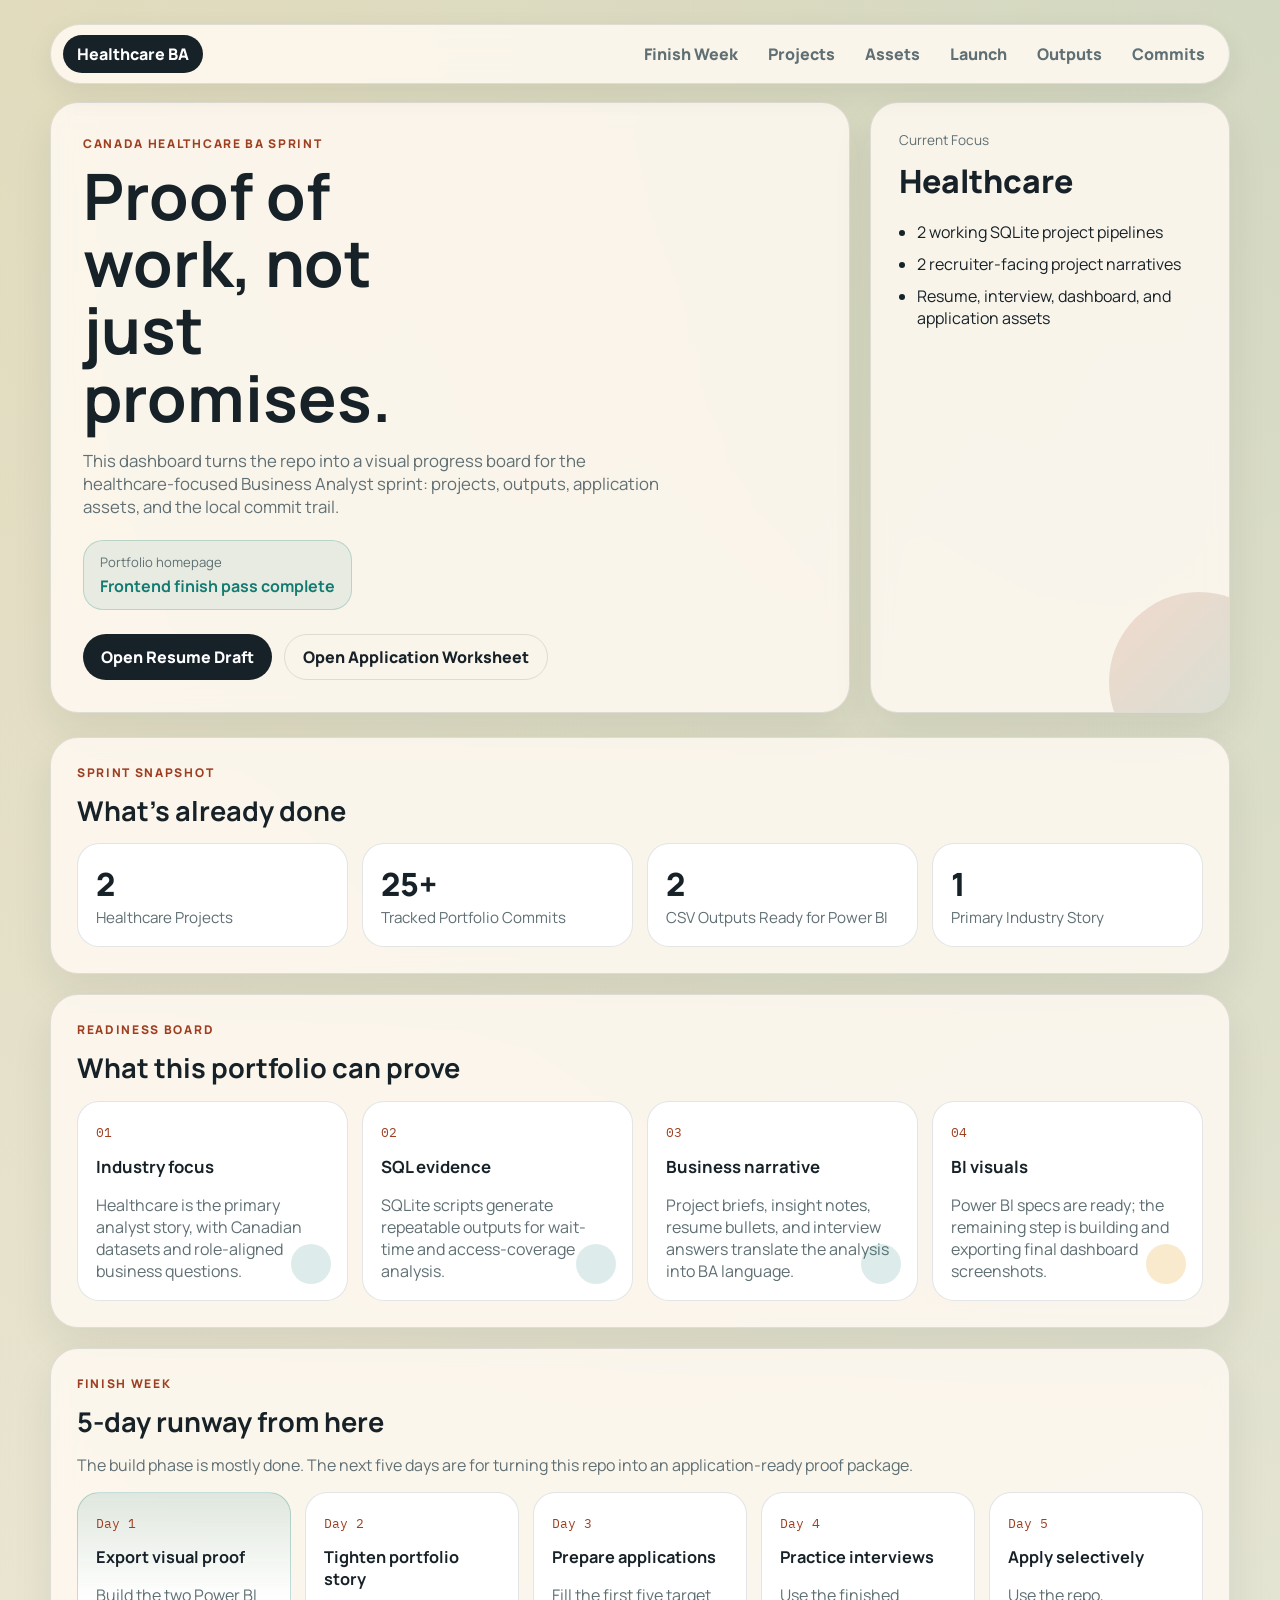
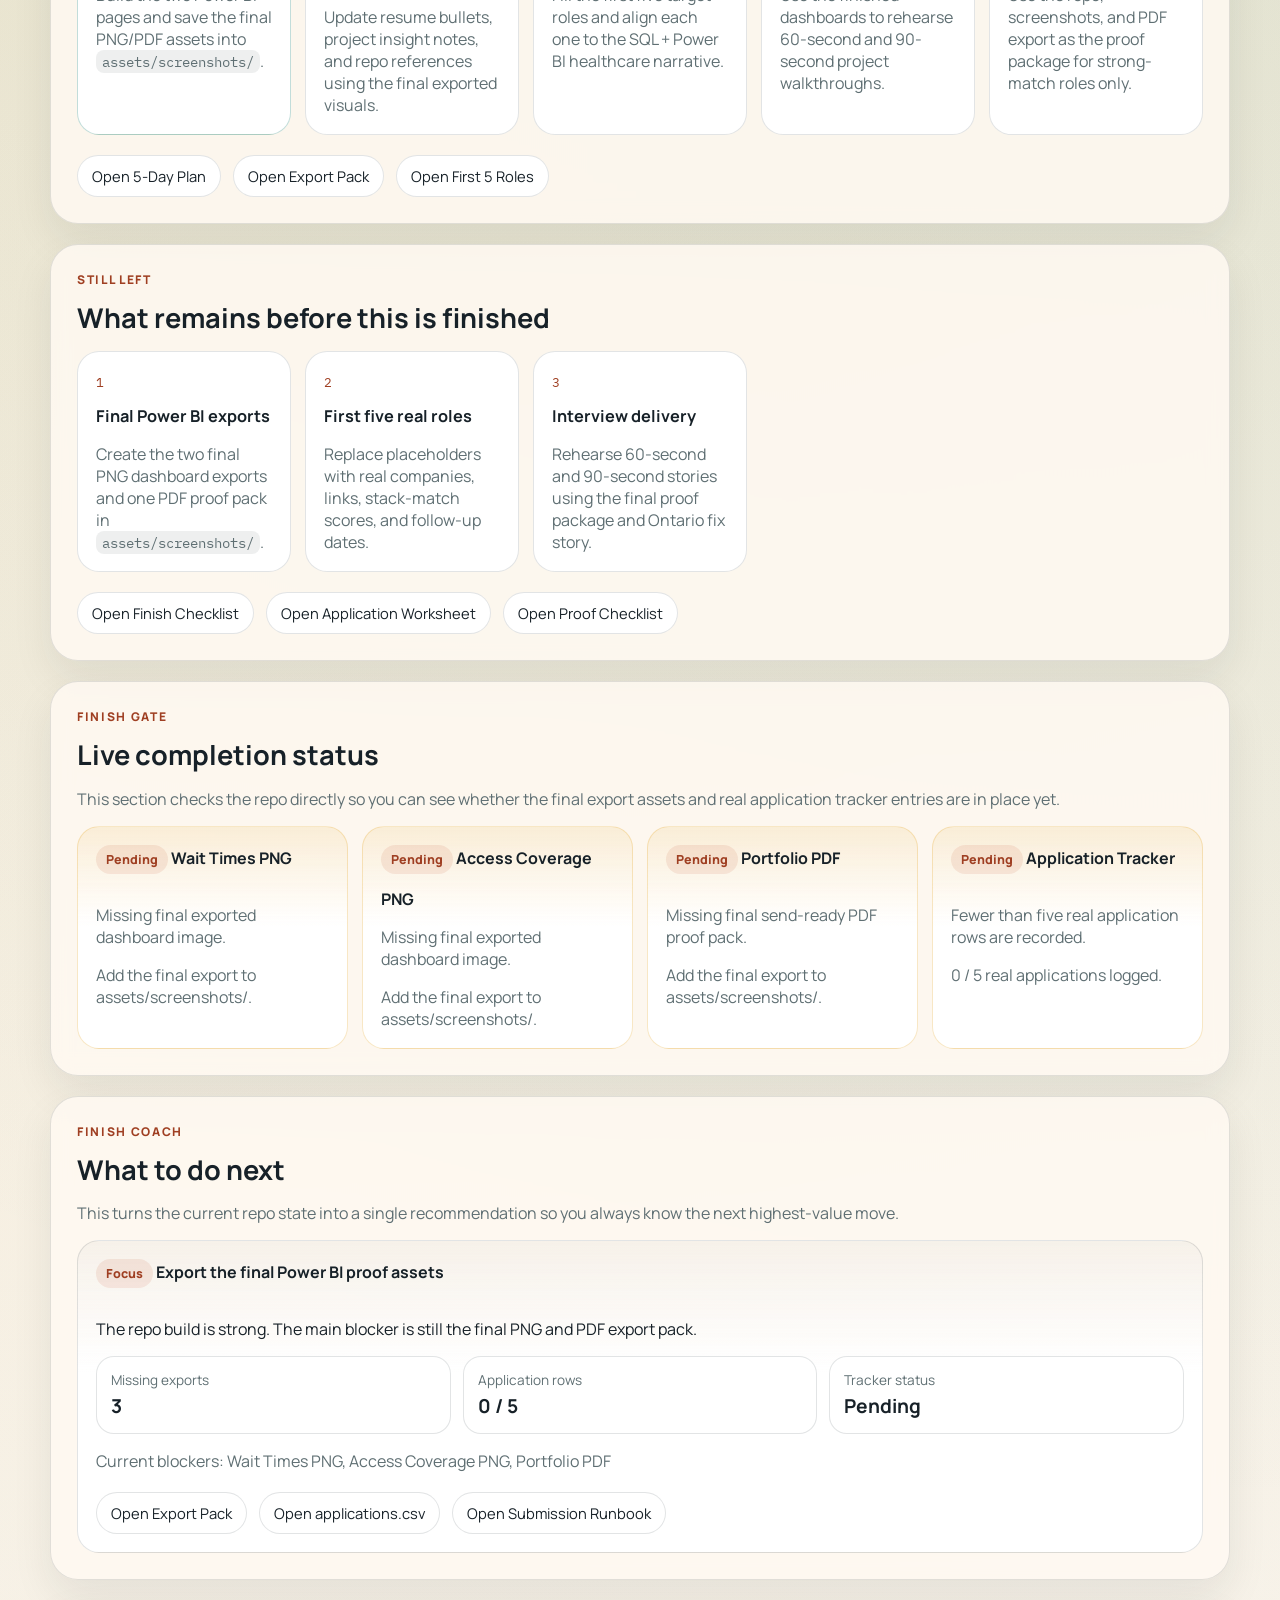
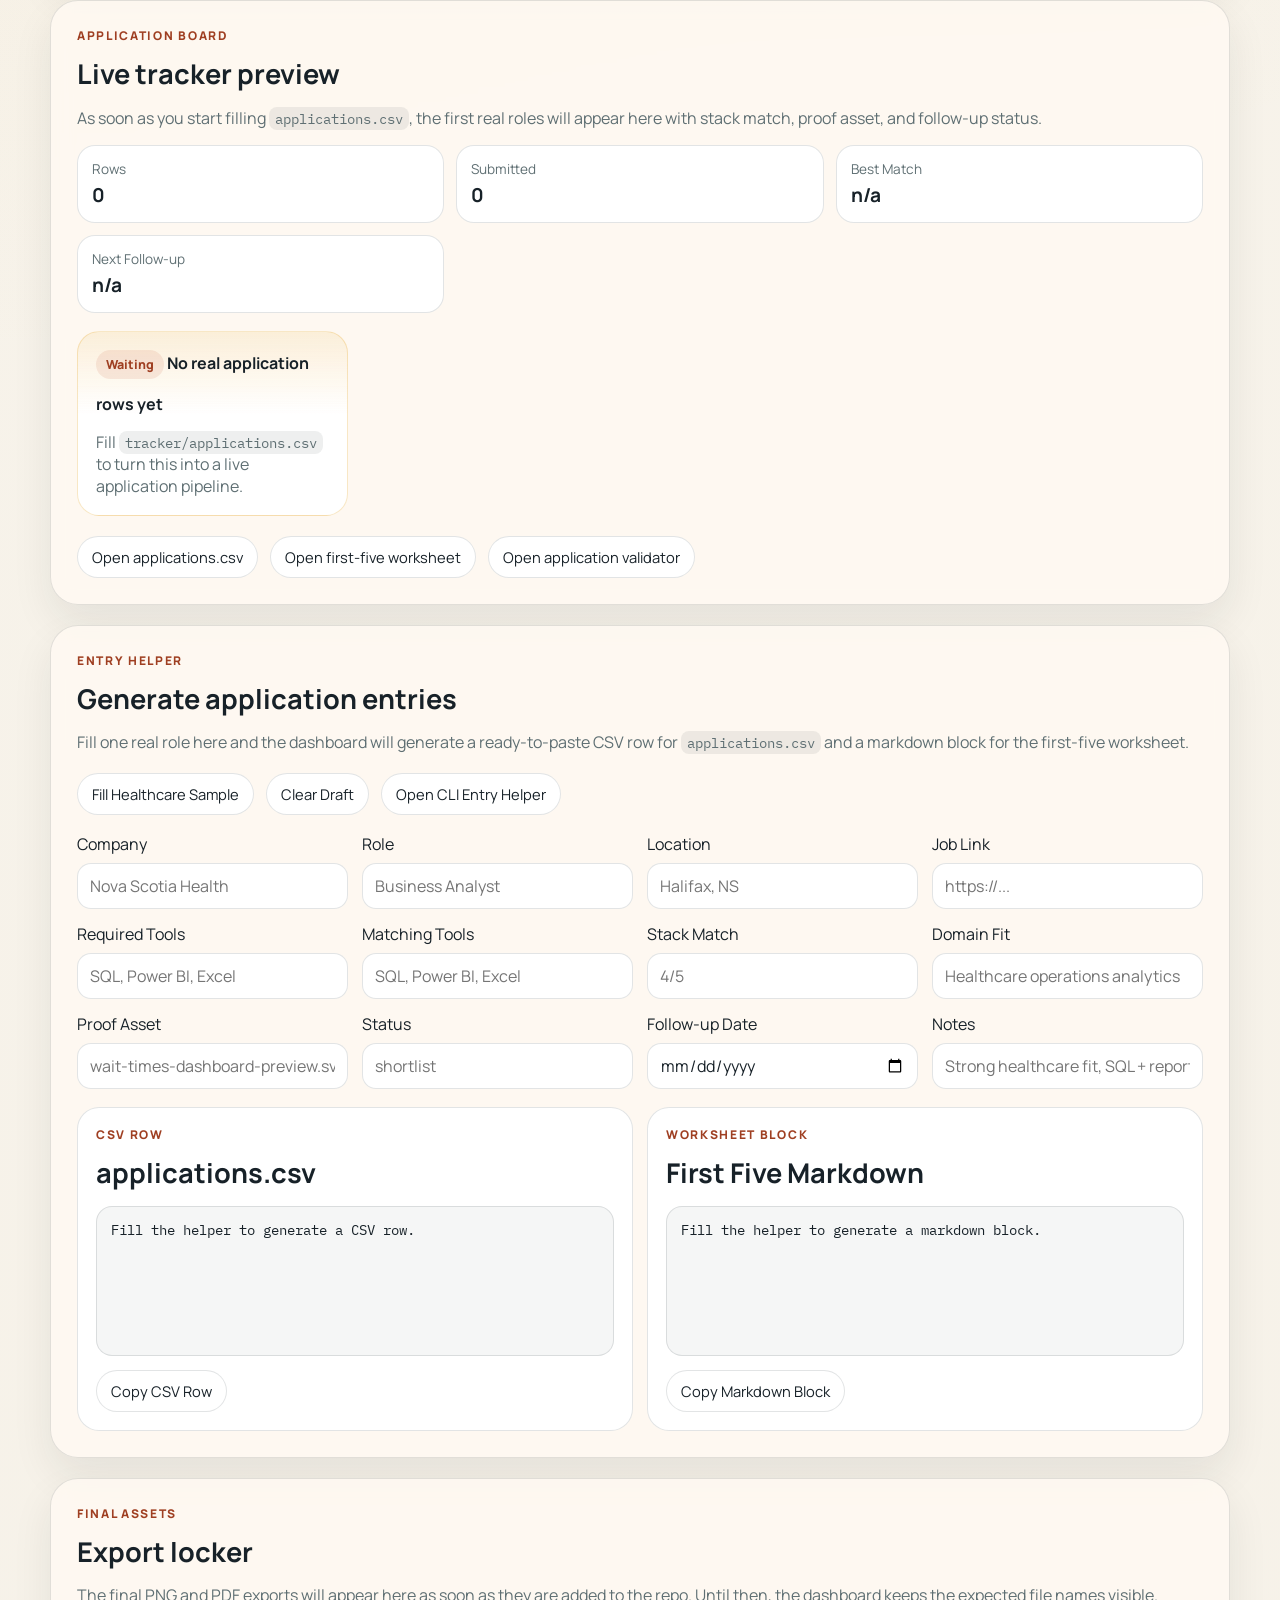
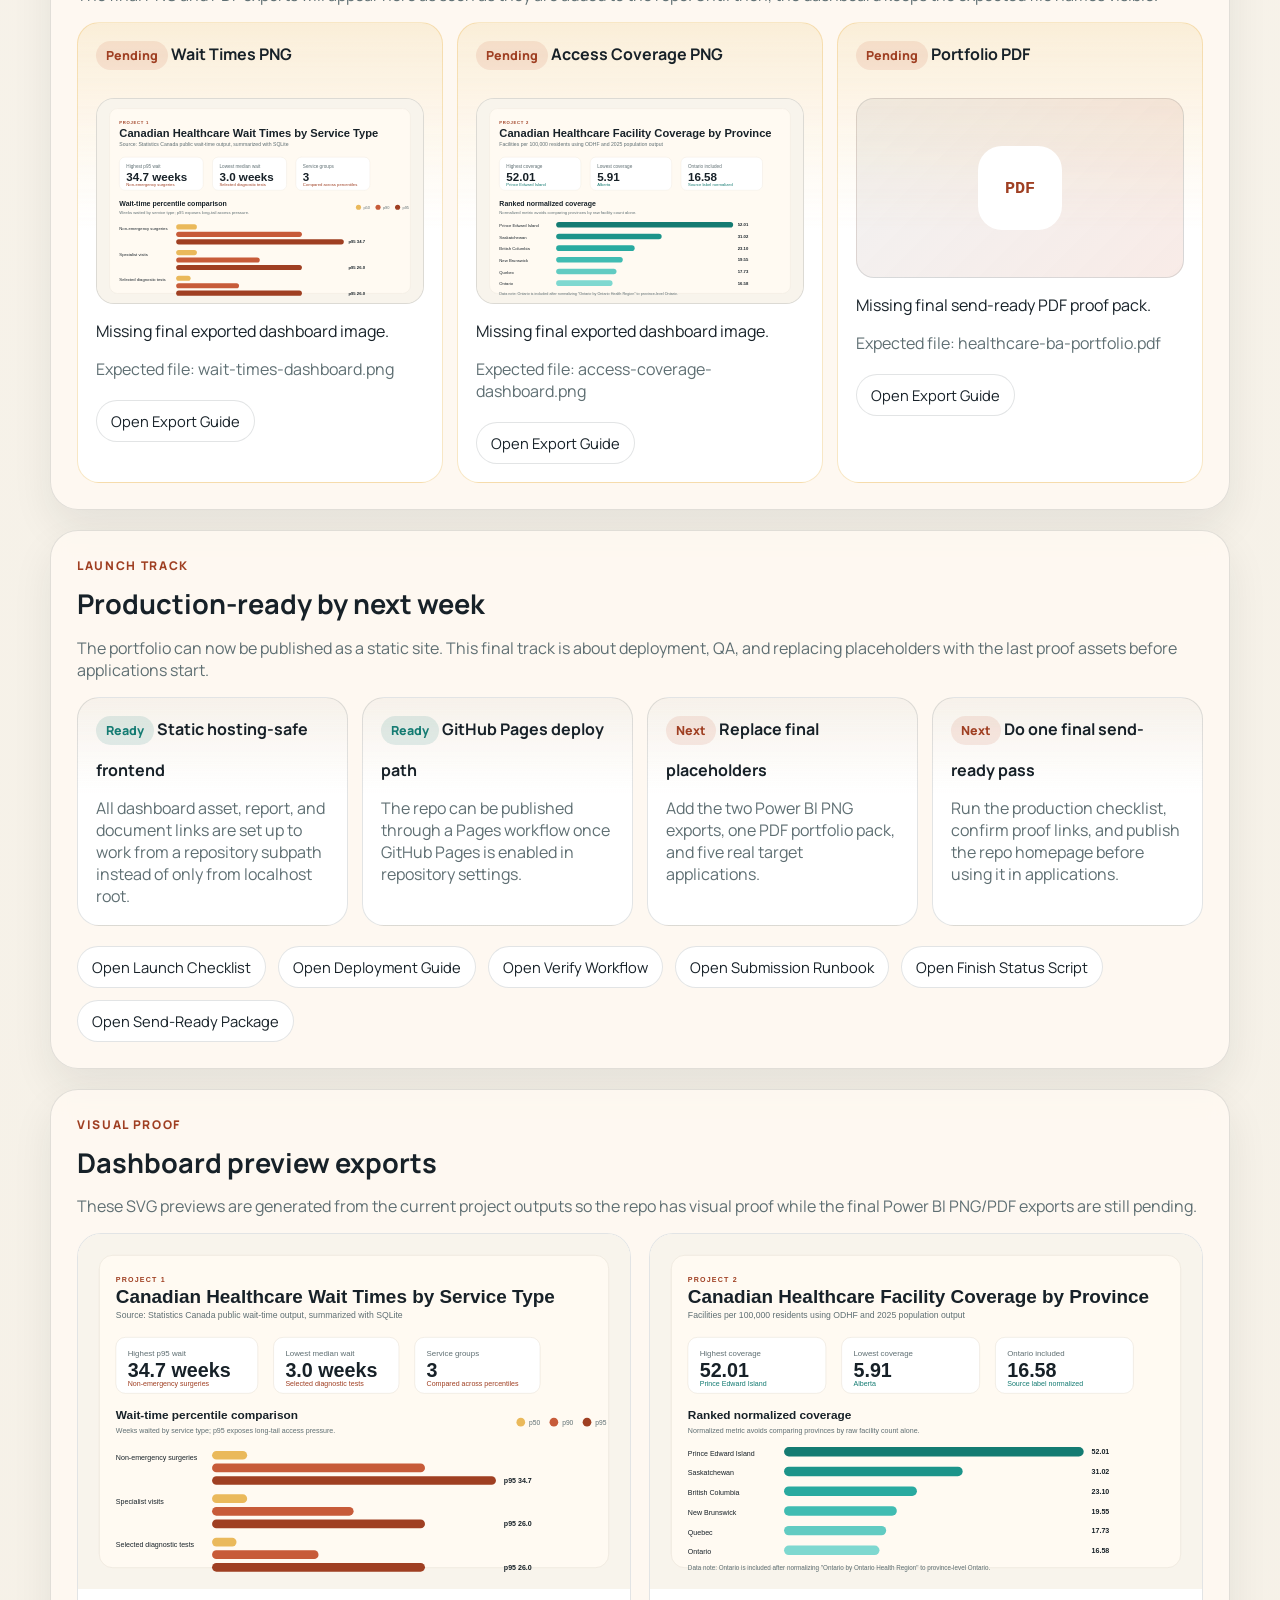
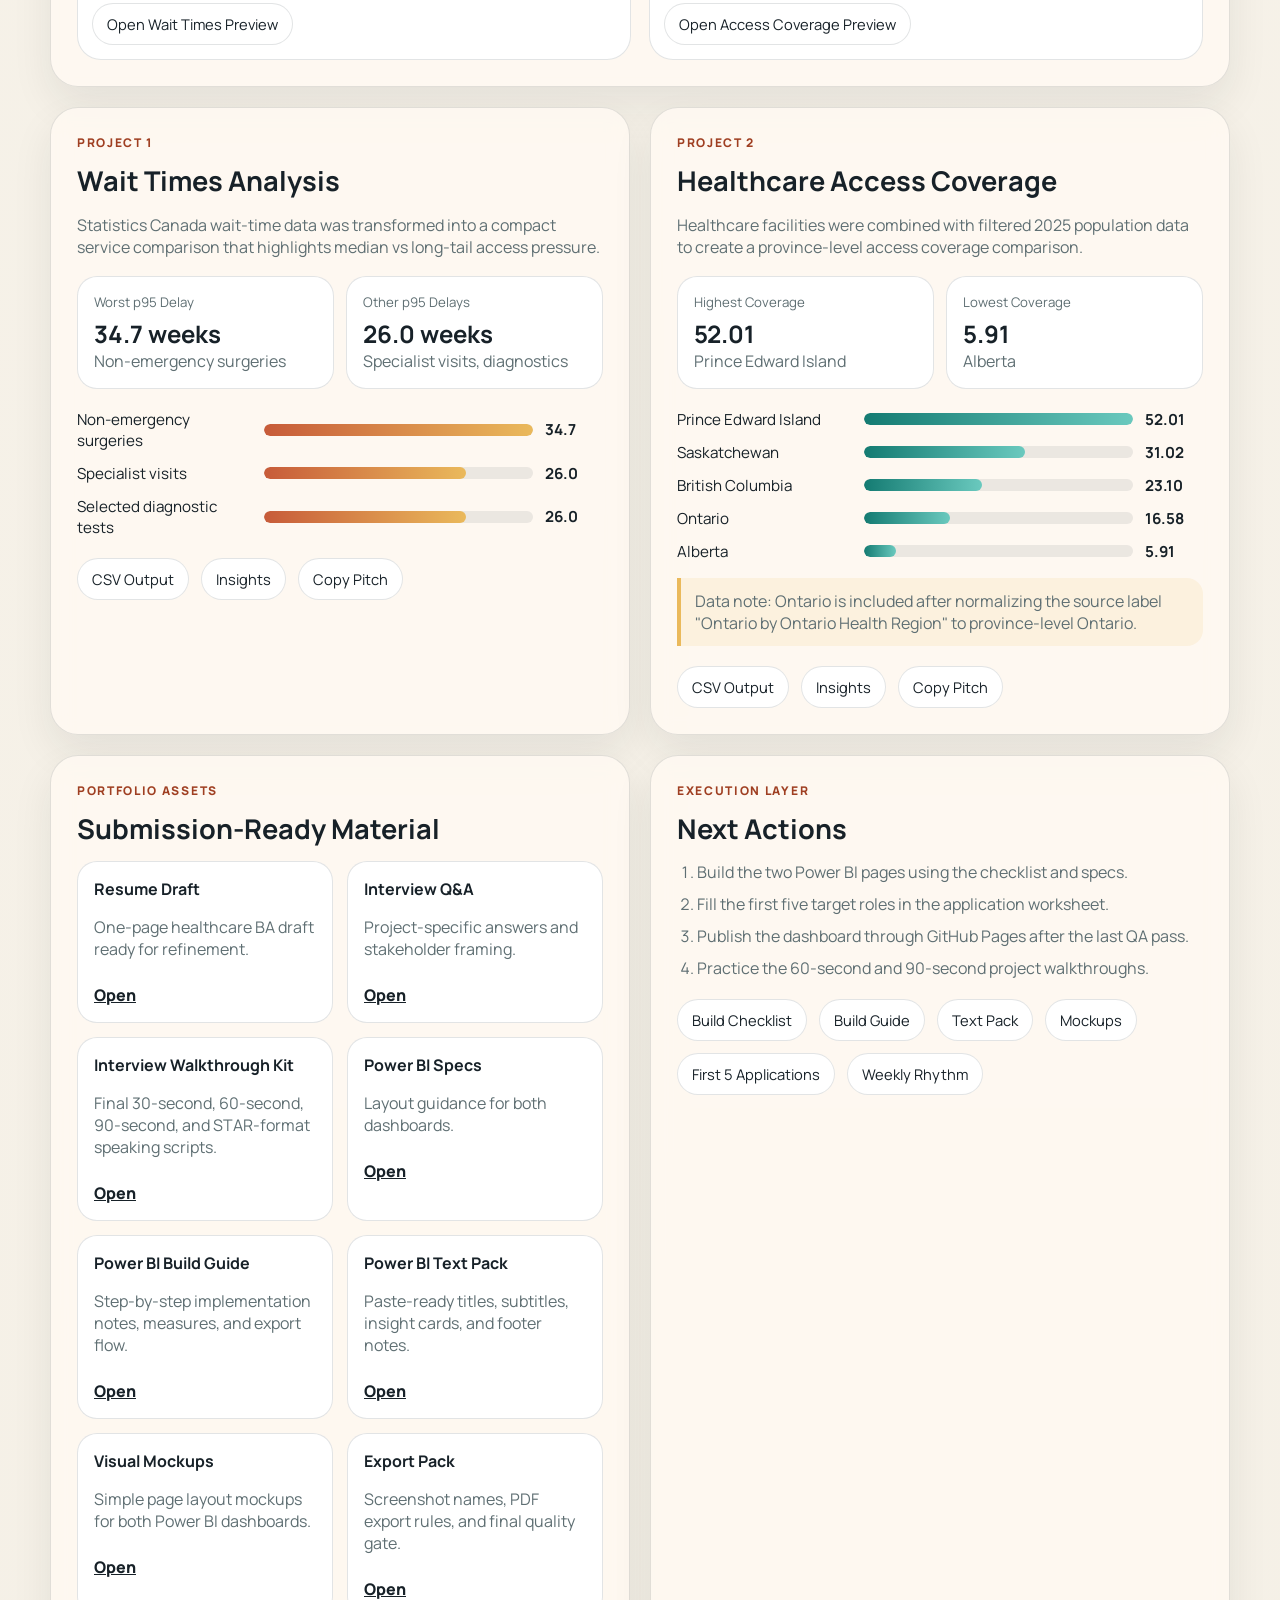
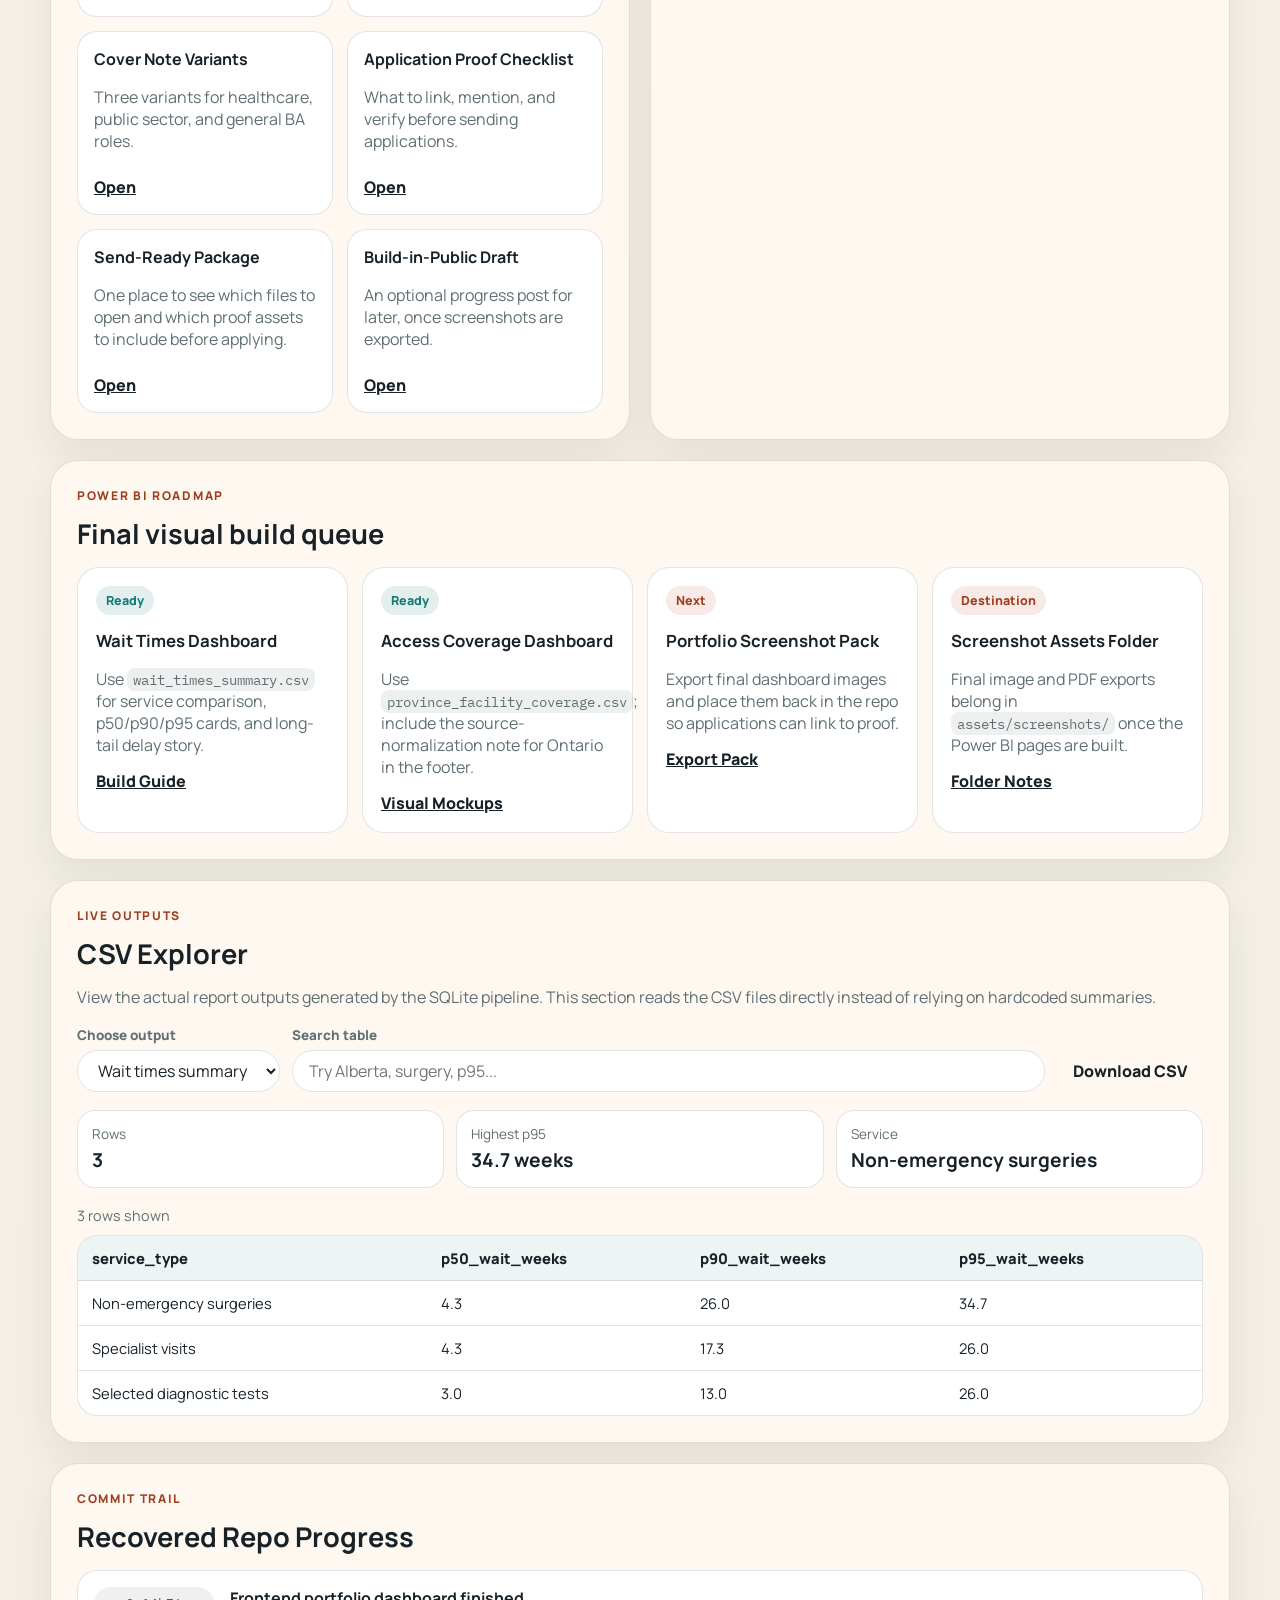
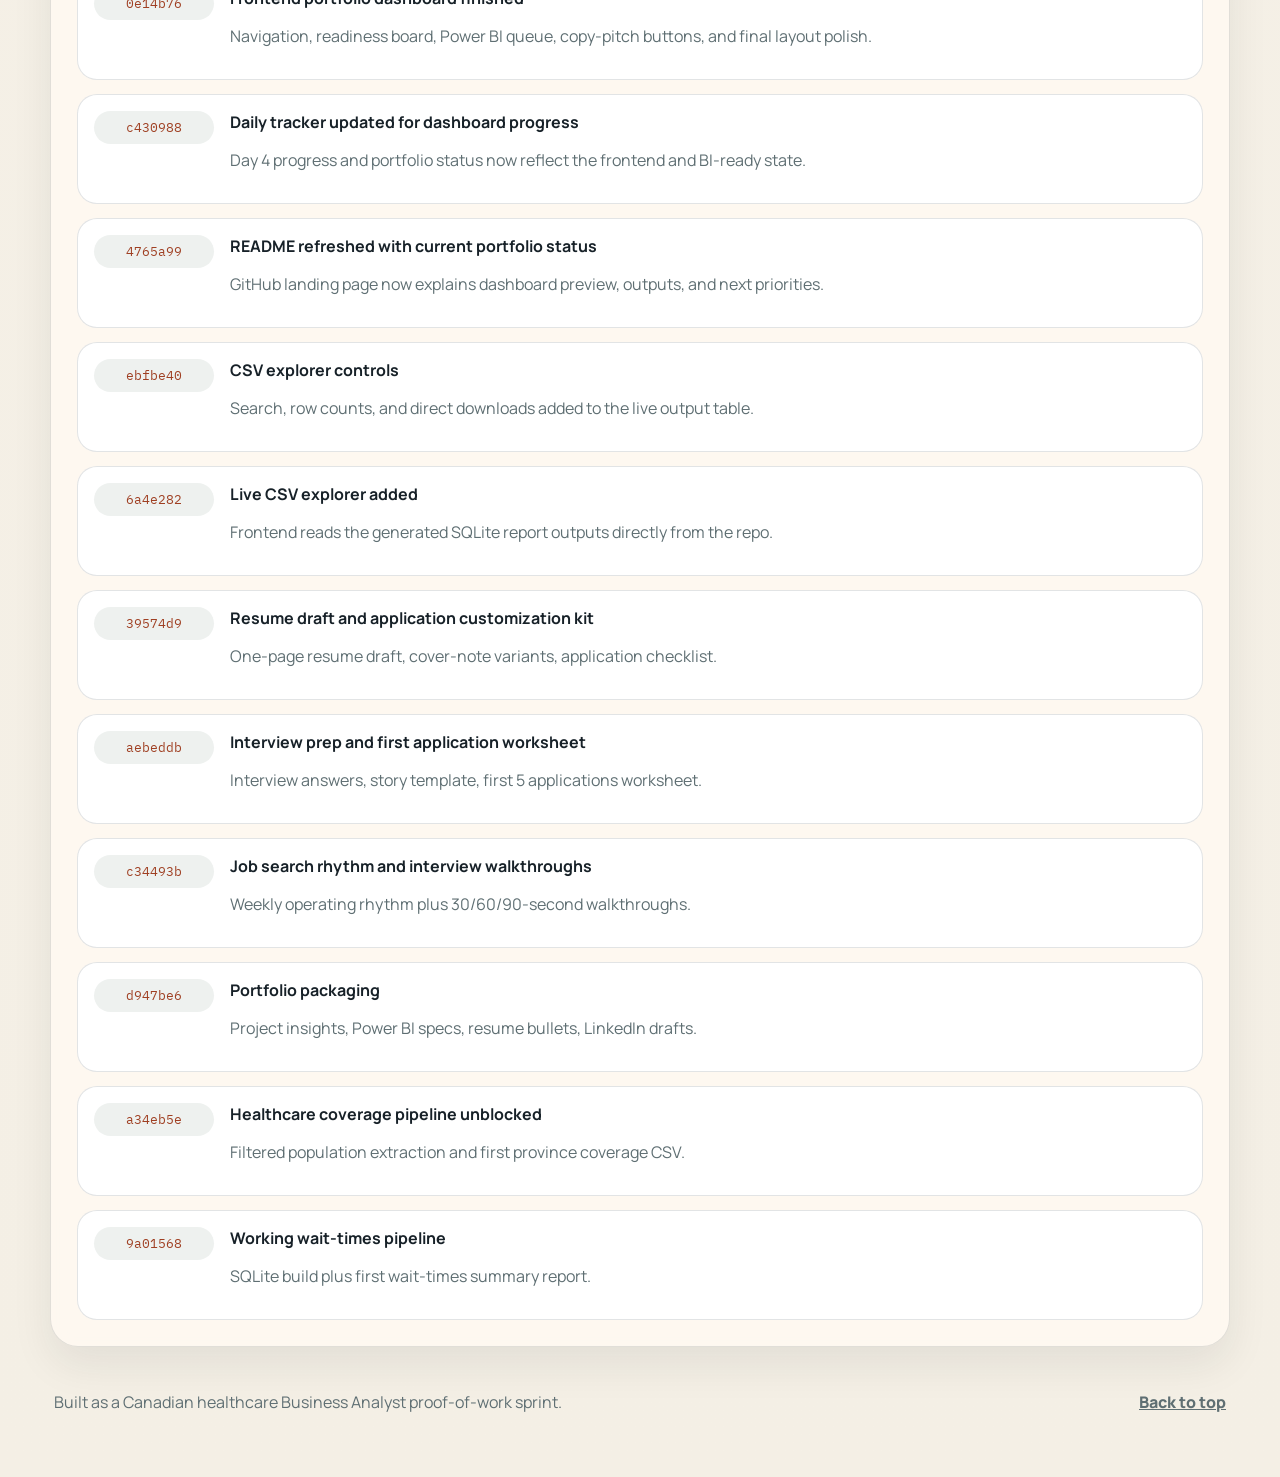
==== commit af198240: "Polish frontend finish workflow\n" ====
--- a/frontend/index.html
+++ b/frontend/index.html
@@ -262,6 +262,24 @@
 
         <section class="card full-span">
           <div class="section-heading">
+            <p class="eyebrow">Finish Coach</p>
+            <h2>What to do next</h2>
+          </div>
+          <p class="section-text">
+            This turns the current repo state into a single recommendation so
+            you always know the next highest-value move.
+          </p>
+          <div id="finish-coach" class="coach-shell">
+            <article class="coach-card">
+              <span class="board-status next">Checking</span>
+              <strong>Loading finish guidance</strong>
+              <p>Reviewing export assets and application tracker progress.</p>
+            </article>
+          </div>
+        </section>
+
+        <section class="card full-span">
+          <div class="section-heading">
             <p class="eyebrow">Application Board</p>
             <h2>Live tracker preview</h2>
           </div>
@@ -312,6 +330,15 @@
             CSV row for <code>applications.csv</code> and a markdown block for the
             first-five worksheet.
           </p>
+          <div class="resource-links helper-actions">
+            <button id="fill-entry-sample" class="link-button" type="button">
+              Fill Healthcare Sample
+            </button>
+            <button id="clear-entry-helper" class="link-button" type="button">
+              Clear Draft
+            </button>
+            <a href="../scripts/add_application_entry.sh">Open CLI Entry Helper</a>
+          </div>
           <div class="entry-helper-grid">
             <label class="field-group"><span>Company</span><input id="entry-company" type="text" placeholder="Nova Scotia Health" /></label>
             <label class="field-group"><span>Role</span><input id="entry-role" type="text" placeholder="Business Analyst" /></label>
@@ -346,6 +373,25 @@
           </div>
         </section>
 
+        <section class="card full-span">
+          <div class="section-heading">
+            <p class="eyebrow">Final Assets</p>
+            <h2>Export locker</h2>
+          </div>
+          <p class="section-text">
+            The final PNG and PDF exports will appear here as soon as they are
+            added to the repo. Until then, the dashboard keeps the expected file
+            names visible.
+          </p>
+          <div id="asset-locker" class="asset-locker">
+            <article class="asset-card pending">
+              <span class="board-status next">Checking</span>
+              <strong>Loading export status</strong>
+              <p>Looking for the final Power BI assets.</p>
+            </article>
+          </div>
+        </section>
+
         <section id="launch" class="card full-span">
           <div class="section-heading">
             <p class="eyebrow">Launch Track</p>
--- a/frontend/styles.css
+++ b/frontend/styles.css
@@ -456,6 +456,10 @@
   margin-top: 18px;
 }
 
+.helper-actions {
+  margin-top: 0;
+}
+
 .entry-helper-grid .field-group {
   display: grid;
   gap: 8px;
@@ -483,6 +487,80 @@
   border: 1px solid var(--line);
   border-radius: 22px;
   background: white;
+}
+
+.coach-shell,
+.asset-locker {
+  display: grid;
+  grid-template-columns: repeat(3, minmax(0, 1fr));
+  gap: 14px;
+}
+
+.coach-card,
+.asset-card {
+  min-height: 220px;
+  padding: 18px;
+  border: 1px solid var(--line);
+  border-radius: 22px;
+  background: white;
+}
+
+.coach-card {
+  grid-column: 1 / -1;
+  background: linear-gradient(180deg, rgba(23, 33, 40, 0.03), white 42%);
+}
+
+.coach-metrics {
+  display: grid;
+  grid-template-columns: repeat(3, minmax(0, 1fr));
+  gap: 12px;
+  margin-top: 16px;
+}
+
+.asset-card.ready {
+  background: linear-gradient(180deg, rgba(20, 123, 114, 0.12), white 45%);
+  border-color: rgba(20, 123, 114, 0.26);
+}
+
+.asset-card.pending {
+  background: linear-gradient(180deg, rgba(234, 185, 91, 0.16), white 45%);
+  border-color: rgba(234, 185, 91, 0.35);
+}
+
+.asset-preview {
+  margin: 14px 0;
+  overflow: hidden;
+  border: 1px solid var(--line);
+  border-radius: 18px;
+  background: #f8f4ec;
+}
+
+.asset-preview img {
+  display: block;
+  width: 100%;
+  aspect-ratio: 16 / 10;
+  object-fit: cover;
+}
+
+.asset-preview-pdf {
+  display: grid;
+  place-items: center;
+  min-height: 180px;
+  background: linear-gradient(135deg, rgba(23, 33, 40, 0.06), rgba(199, 91, 57, 0.12));
+}
+
+.asset-preview-pdf span {
+  display: inline-flex;
+  align-items: center;
+  justify-content: center;
+  width: 84px;
+  height: 84px;
+  border-radius: 24px;
+  background: white;
+  color: var(--brand-deep);
+  font-family: "IBM Plex Mono", monospace;
+  font-size: 1.05rem;
+  font-weight: 800;
 }
 
 .entry-output {
@@ -846,6 +924,9 @@
   .launch-grid,
   .finish-grid,
   .preview-grid,
+  .coach-shell,
+  .asset-locker,
+  .coach-metrics,
   .application-board,
   .entry-helper-grid,
   .entry-output-grid {
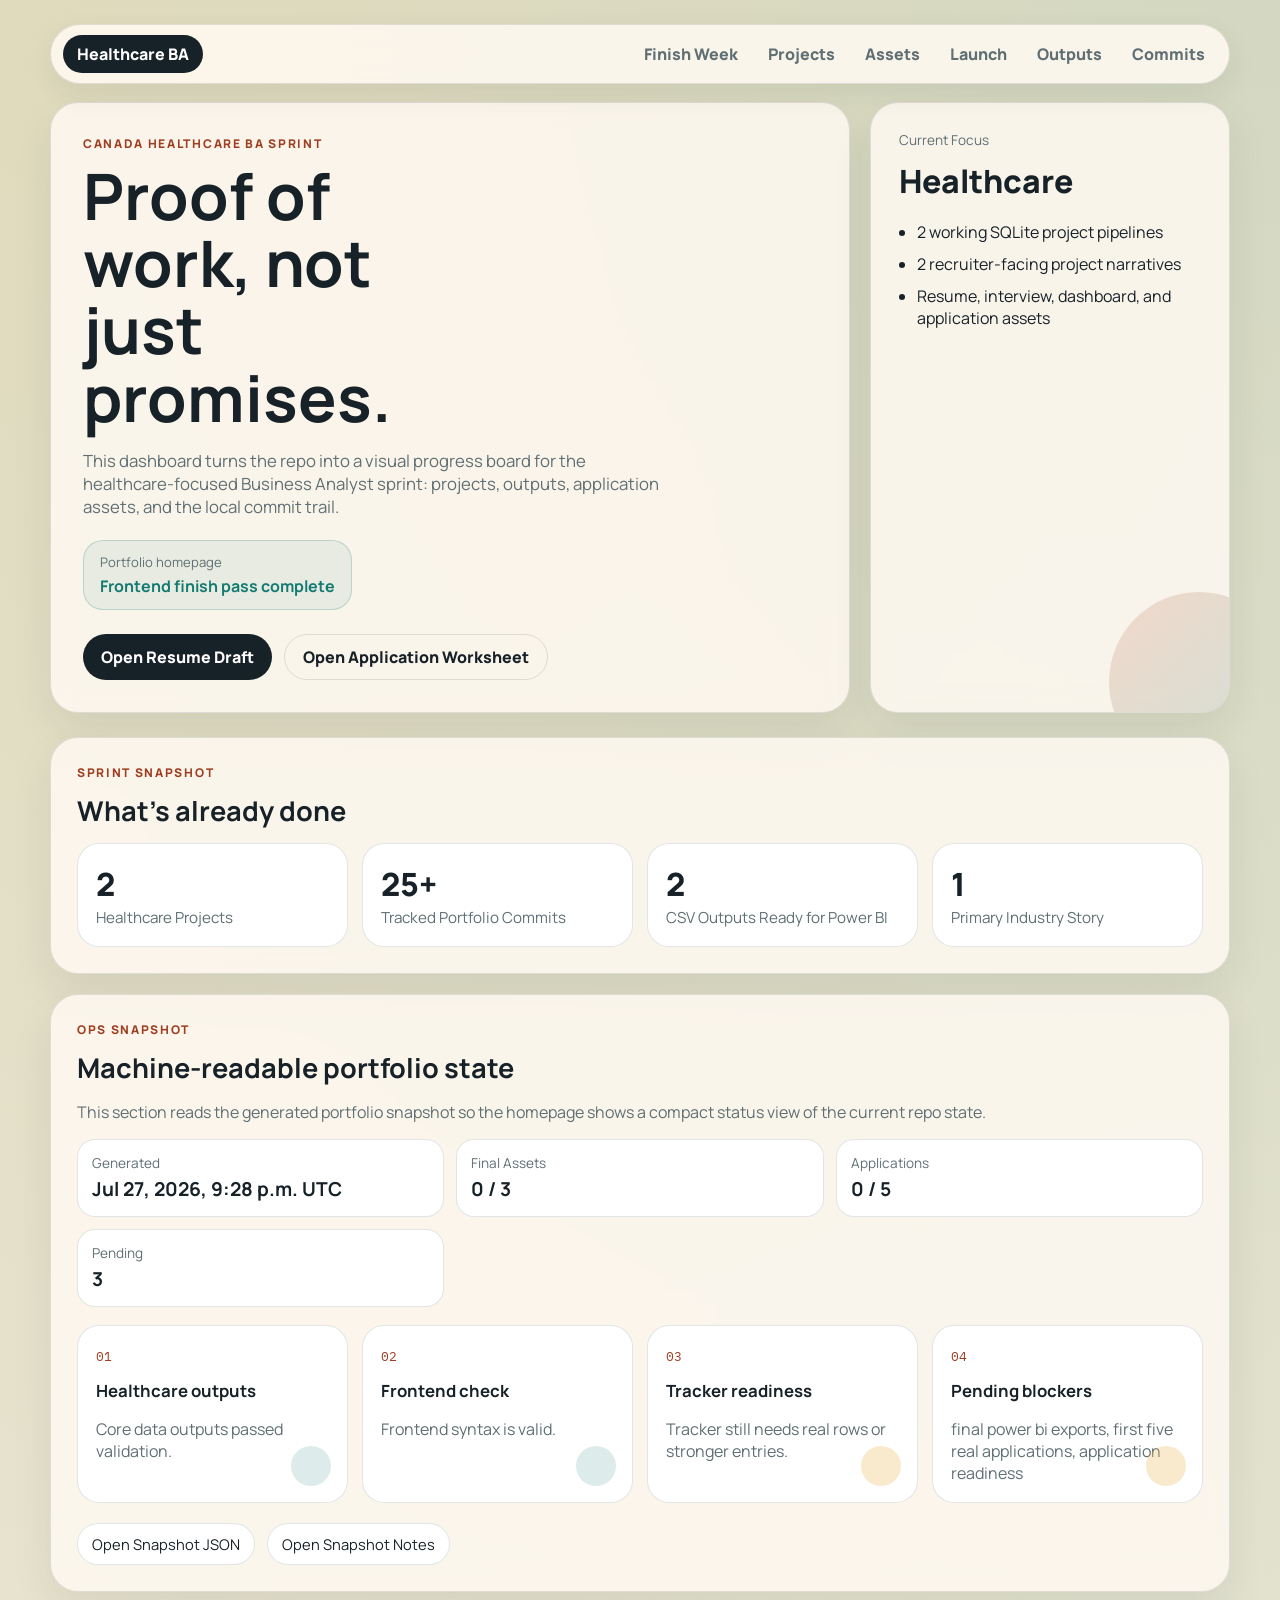
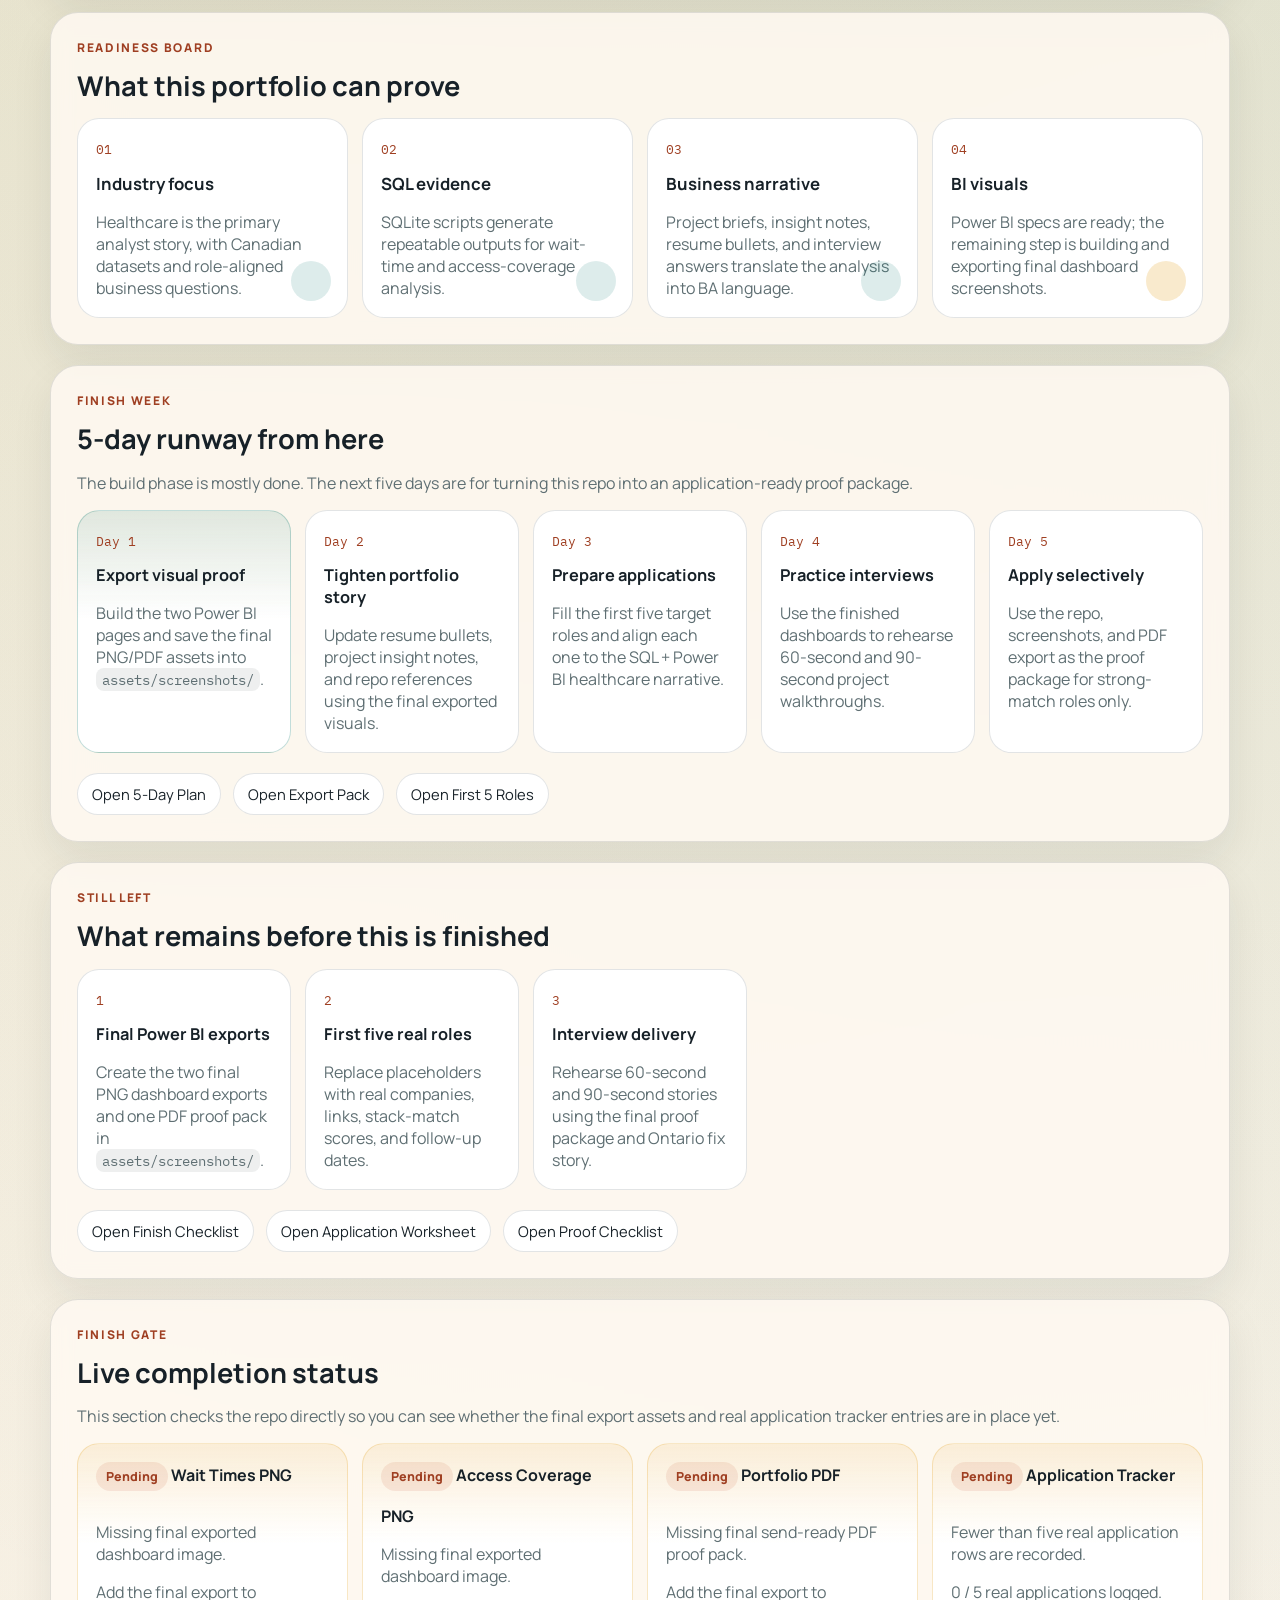
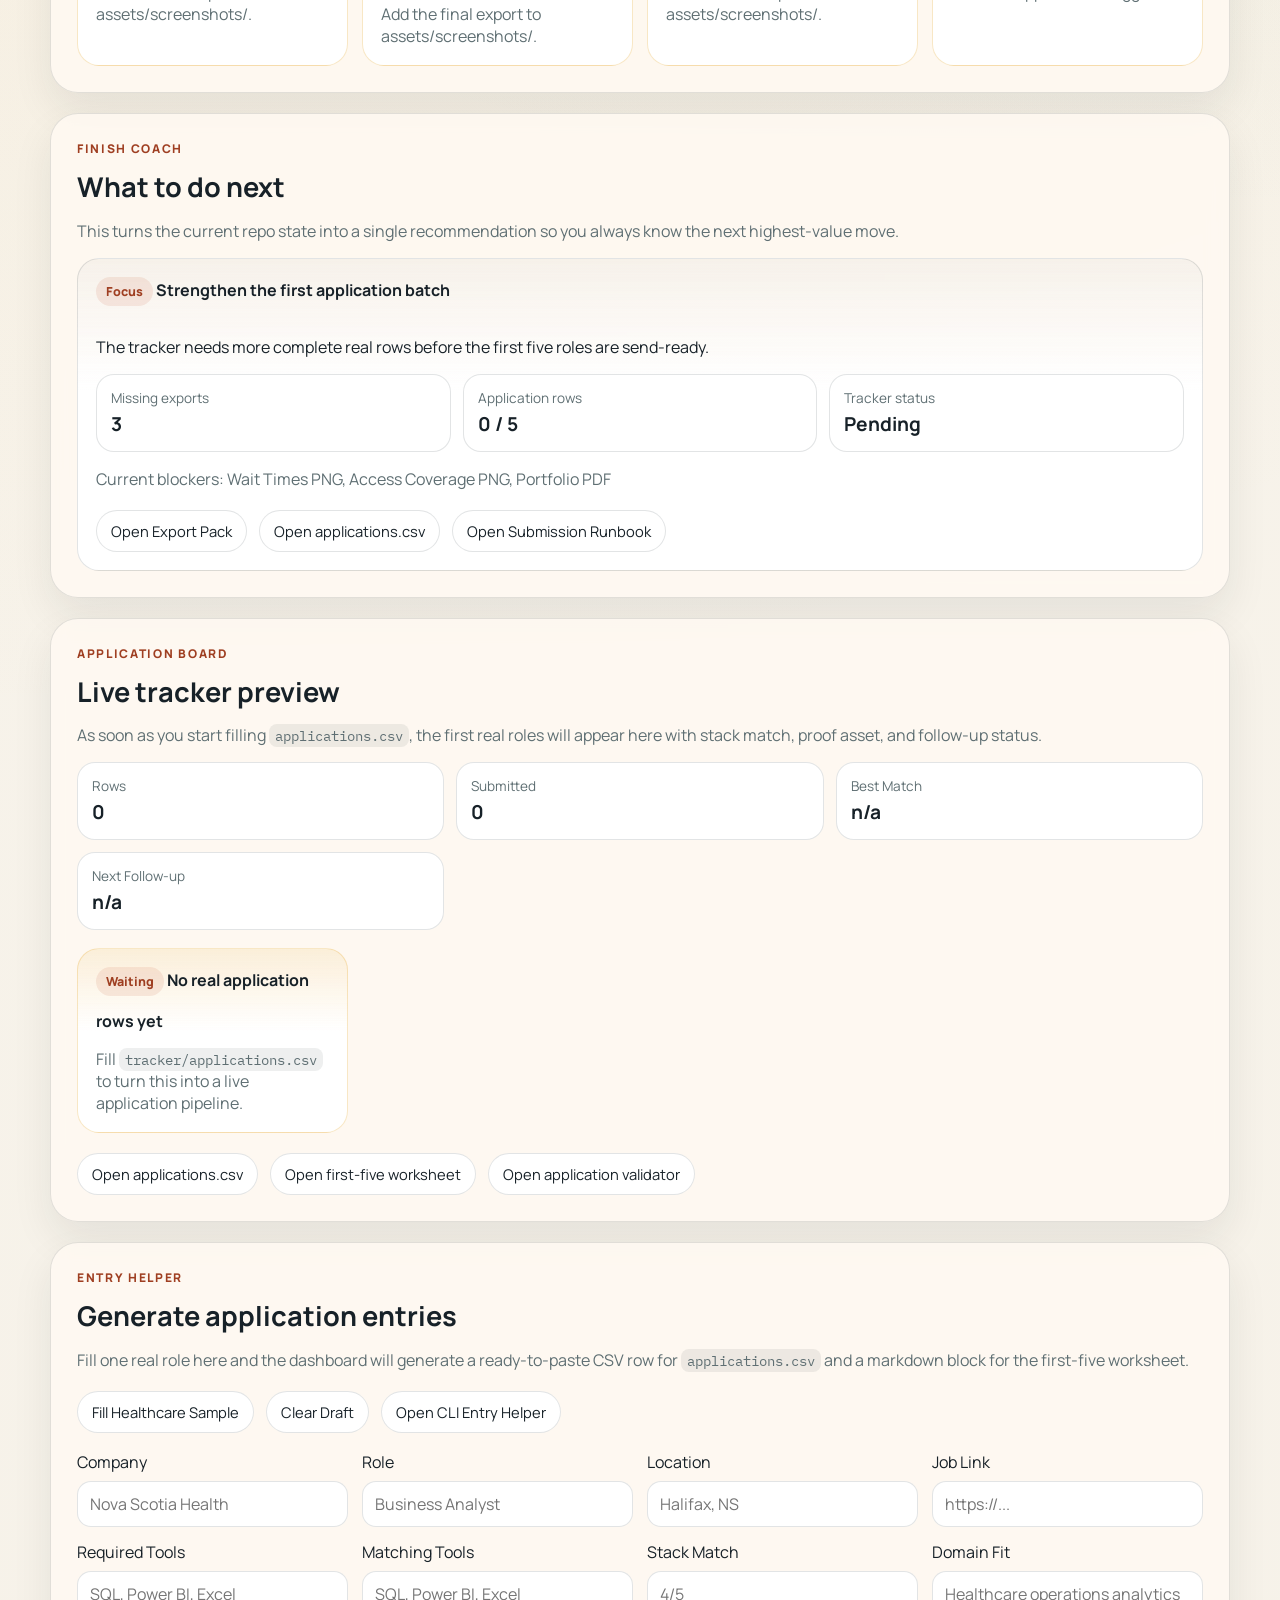
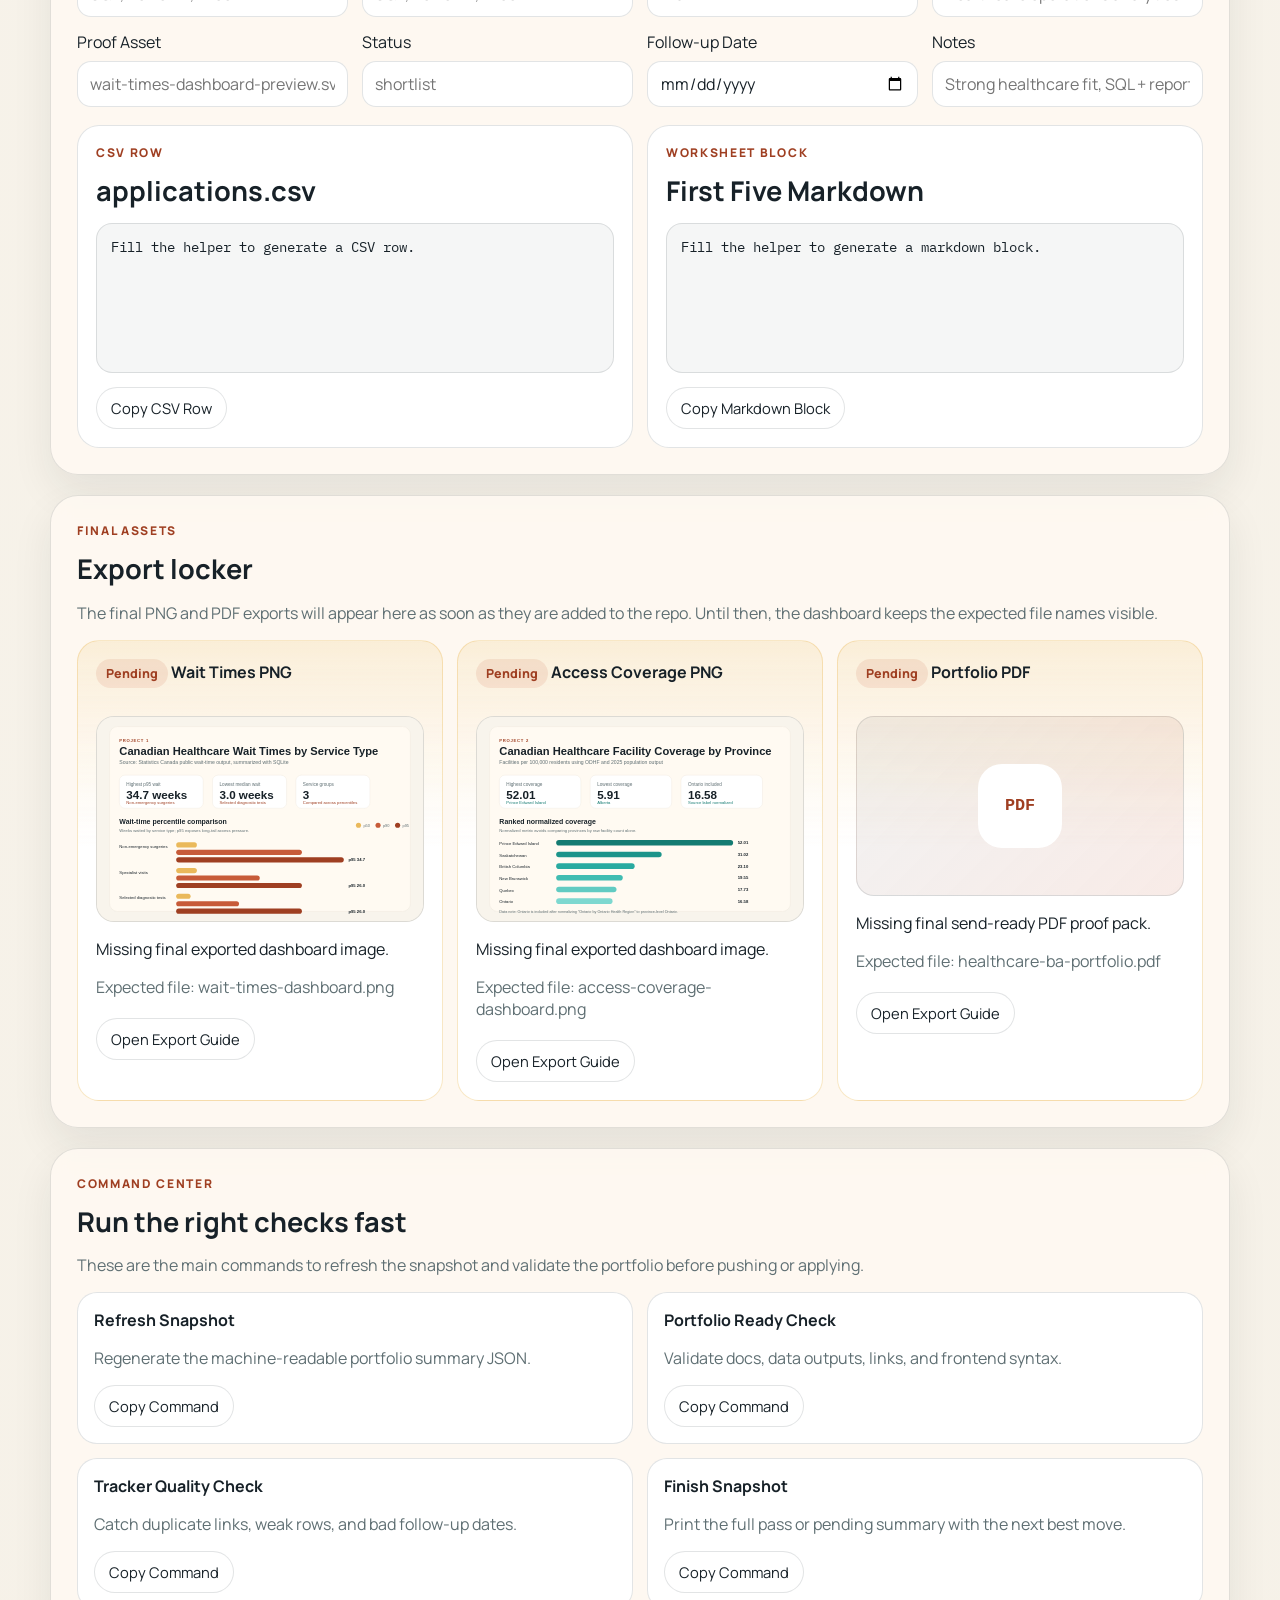
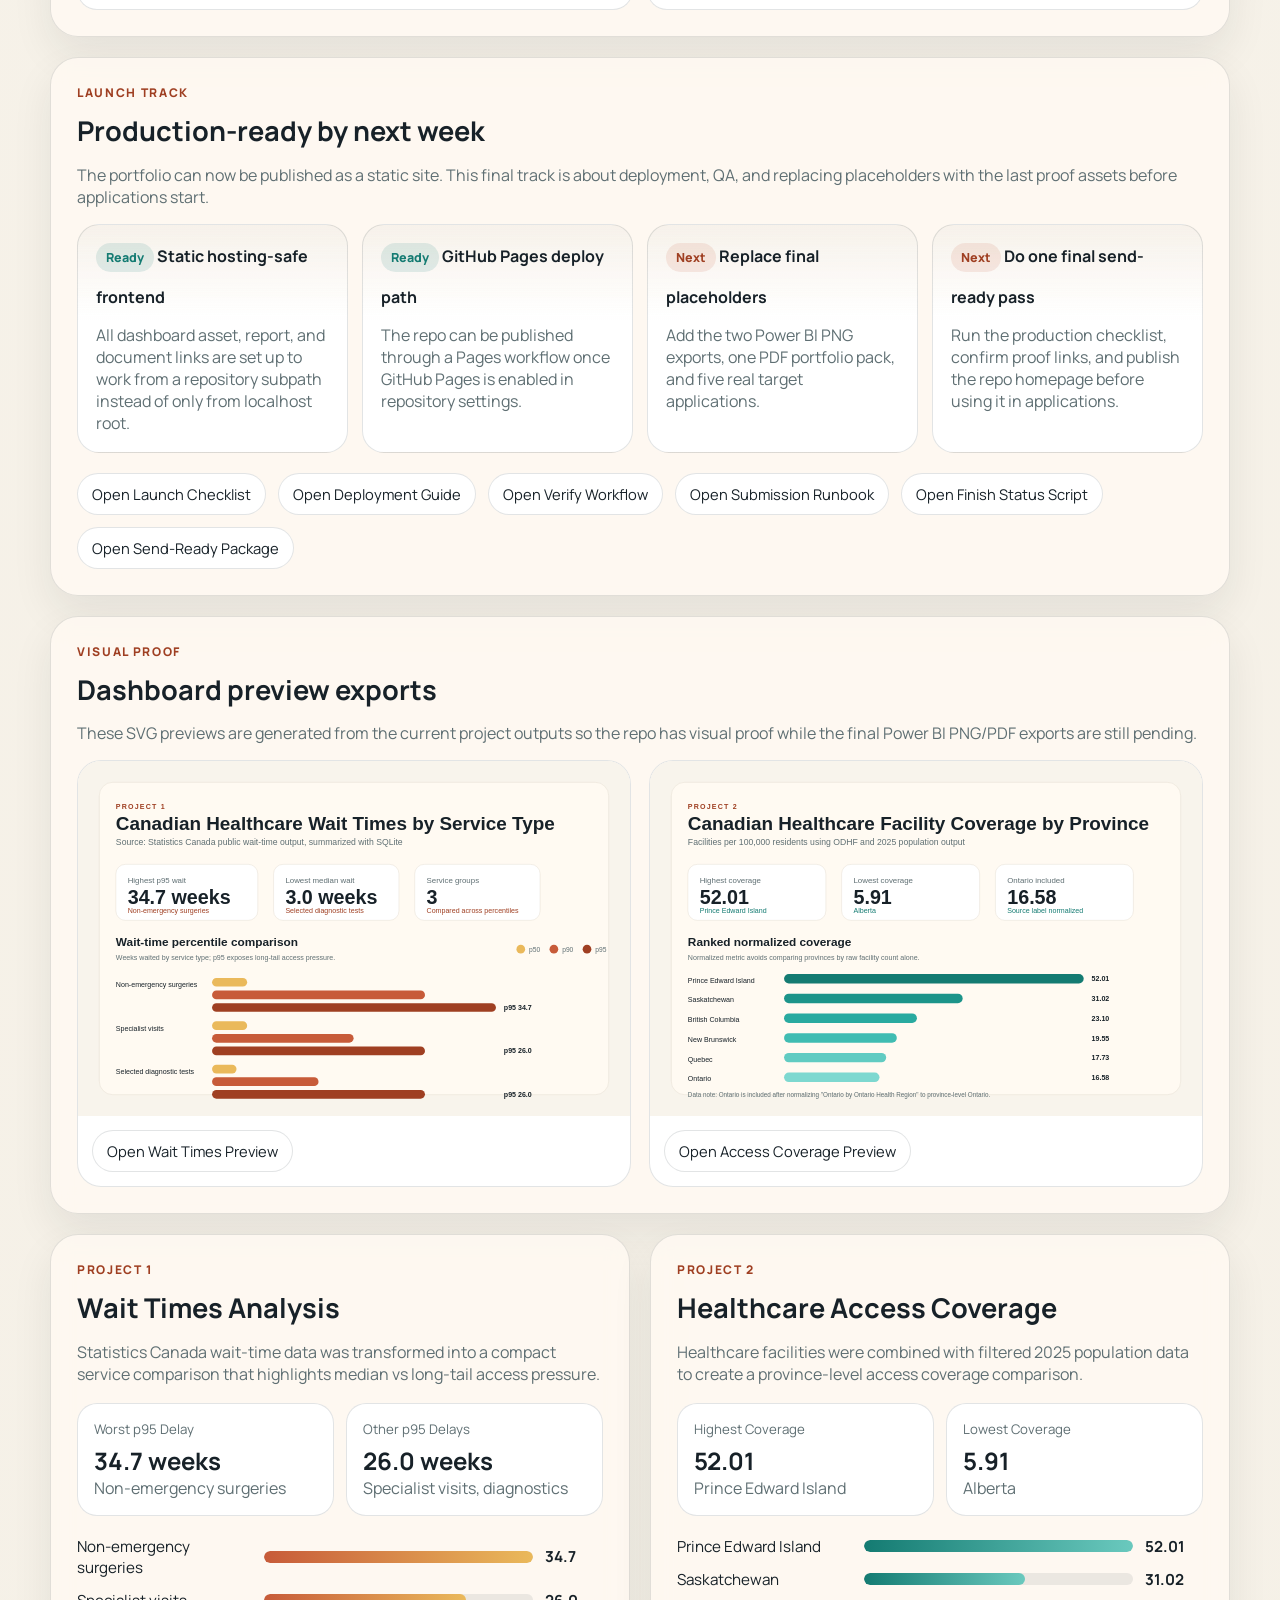
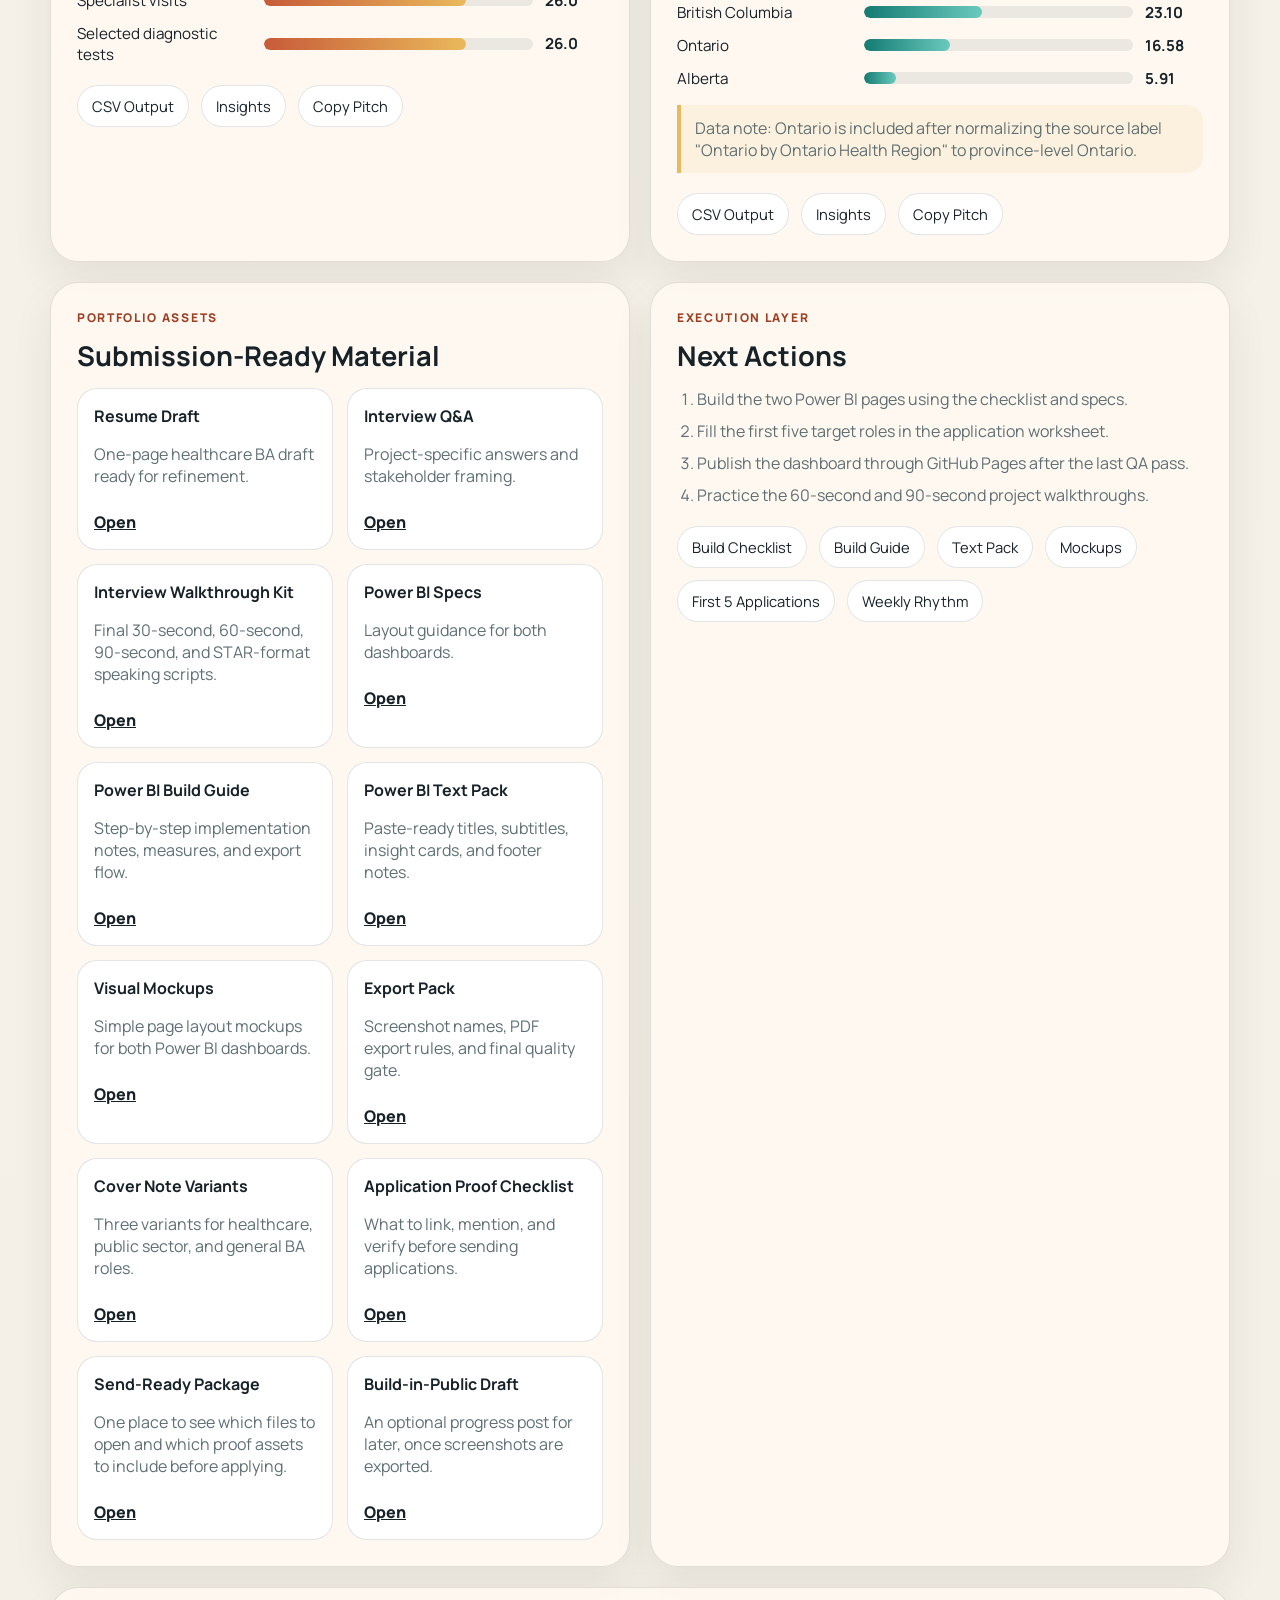
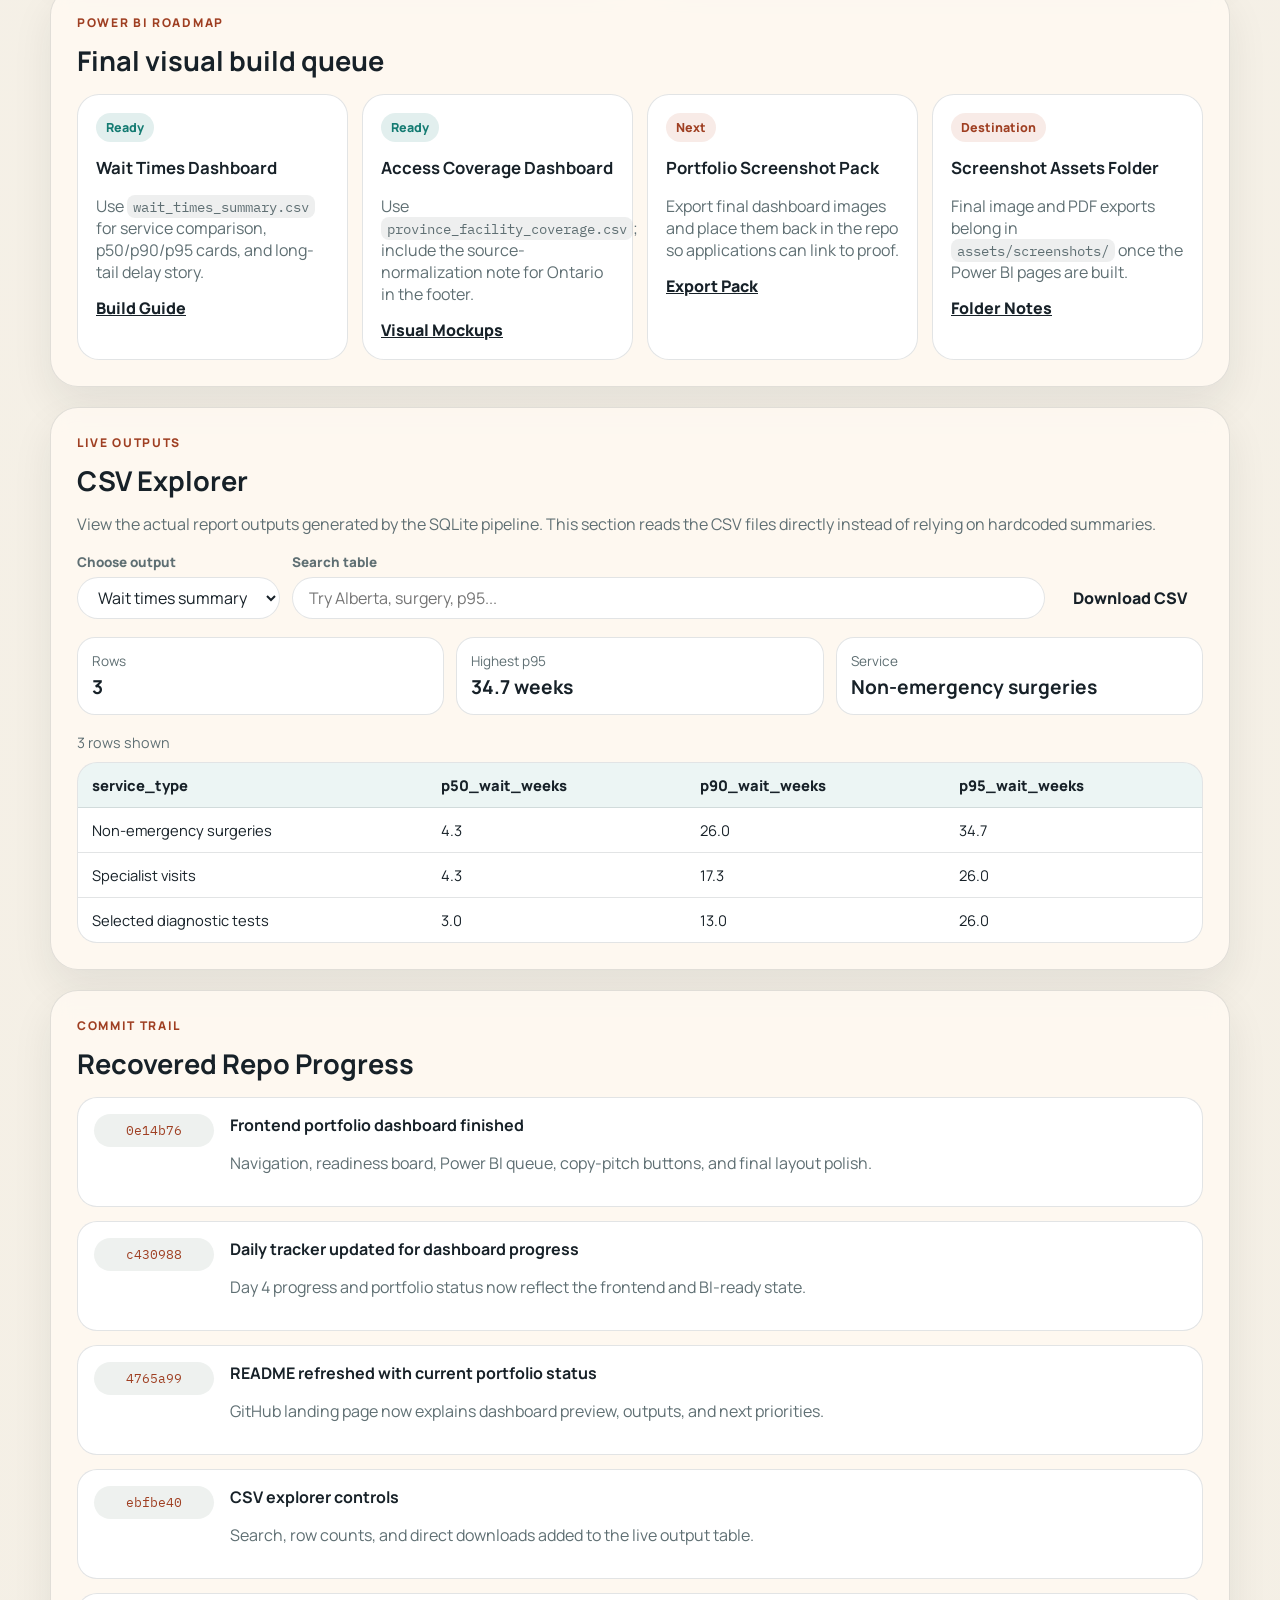
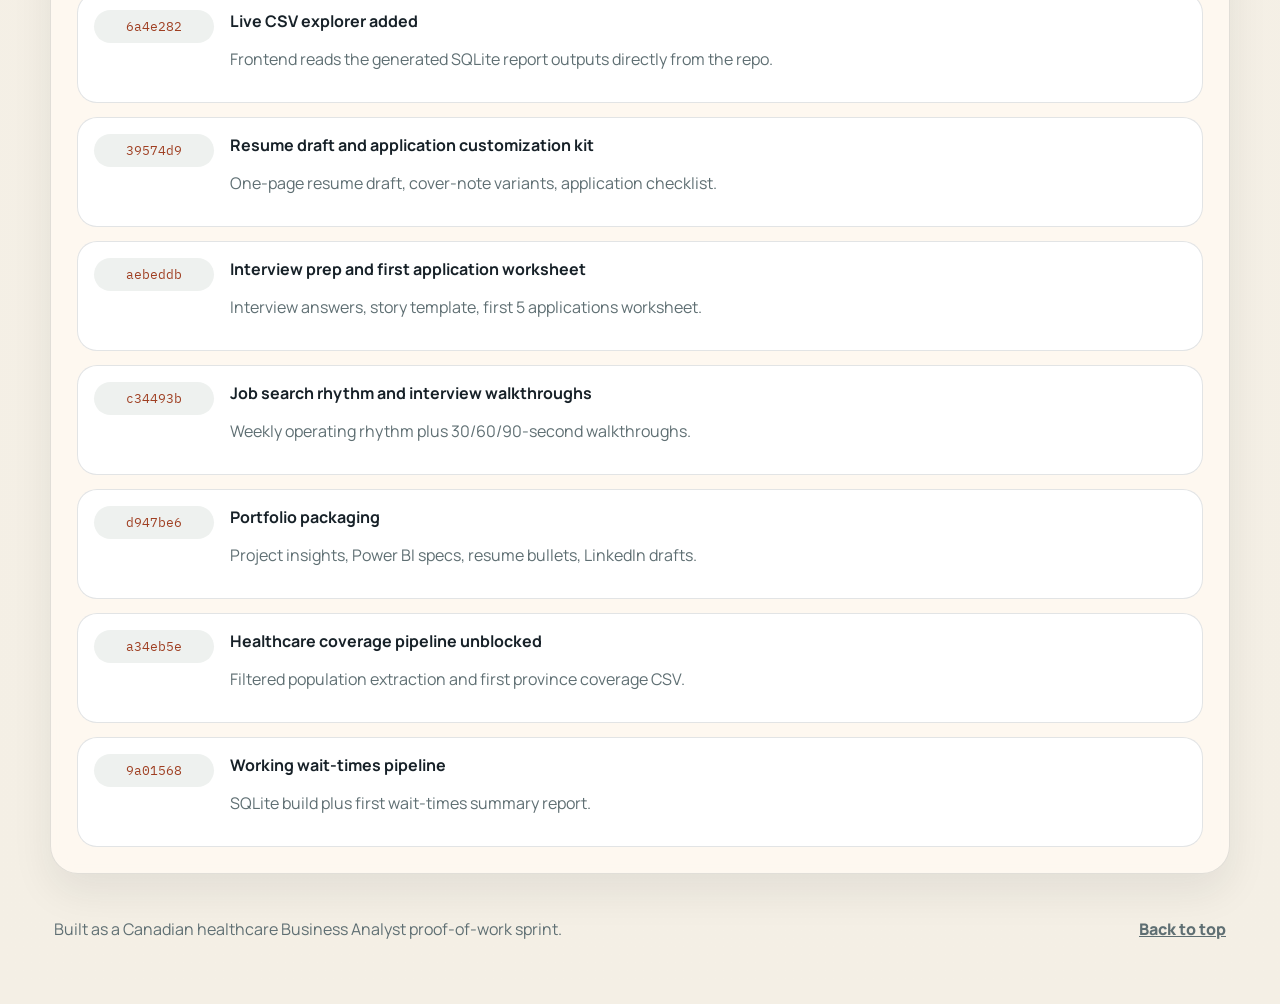
==== commit d383adc3: "Add portfolio snapshot board to frontend\n" ====
--- a/frontend/index.html
+++ b/frontend/index.html
@@ -87,6 +87,46 @@
 
         <section class="card full-span">
           <div class="section-heading">
+            <p class="eyebrow">Ops Snapshot</p>
+            <h2>Machine-readable portfolio state</h2>
+          </div>
+          <p class="section-text">
+            This section reads the generated portfolio snapshot so the homepage
+            shows a compact status view of the current repo state.
+          </p>
+          <div id="snapshot-summary" class="data-summary">
+            <div class="summary-pill">
+              <span>Generated</span>
+              <strong>Loading</strong>
+            </div>
+            <div class="summary-pill">
+              <span>Final Assets</span>
+              <strong>Loading</strong>
+            </div>
+            <div class="summary-pill">
+              <span>Applications</span>
+              <strong>Loading</strong>
+            </div>
+            <div class="summary-pill">
+              <span>Pending</span>
+              <strong>Loading</strong>
+            </div>
+          </div>
+          <div id="snapshot-board" class="readiness-grid">
+            <article class="readiness-card next">
+              <span>Loading</span>
+              <strong>Snapshot pending</strong>
+              <p>Refreshing portfolio snapshot data from the repo.</p>
+            </article>
+          </div>
+          <div class="resource-links">
+            <a href="../reports/portfolio/portfolio_snapshot.json">Open Snapshot JSON</a>
+            <a href="../reports/portfolio/README.md">Open Snapshot Notes</a>
+          </div>
+        </section>
+
+        <section class="card full-span">
+          <div class="section-heading">
             <p class="eyebrow">Readiness Board</p>
             <h2>What this portfolio can prove</h2>
           </div>
@@ -392,6 +432,47 @@
           </div>
         </section>
 
+        <section class="card full-span">
+          <div class="section-heading">
+            <p class="eyebrow">Command Center</p>
+            <h2>Run the right checks fast</h2>
+          </div>
+          <p class="section-text">
+            These are the main commands to refresh the snapshot and validate the
+            portfolio before pushing or applying.
+          </p>
+          <div class="checklist-grid">
+            <div class="check-item">
+              <strong>Refresh Snapshot</strong>
+              <p>Regenerate the machine-readable portfolio summary JSON.</p>
+              <button class="link-button" type="button" data-copy="./scripts/export_portfolio_snapshot.sh">
+                Copy Command
+              </button>
+            </div>
+            <div class="check-item">
+              <strong>Portfolio Ready Check</strong>
+              <p>Validate docs, data outputs, links, and frontend syntax.</p>
+              <button class="link-button" type="button" data-copy="./scripts/verify_portfolio_ready.sh">
+                Copy Command
+              </button>
+            </div>
+            <div class="check-item">
+              <strong>Tracker Quality Check</strong>
+              <p>Catch duplicate links, weak rows, and bad follow-up dates.</p>
+              <button class="link-button" type="button" data-copy="./scripts/check_tracker_consistency.sh">
+                Copy Command
+              </button>
+            </div>
+            <div class="check-item">
+              <strong>Finish Snapshot</strong>
+              <p>Print the full pass or pending summary with the next best move.</p>
+              <button class="link-button" type="button" data-copy="./scripts/print_finish_status.sh">
+                Copy Command
+              </button>
+            </div>
+          </div>
+        </section>
+
         <section id="launch" class="card full-span">
           <div class="section-heading">
             <p class="eyebrow">Launch Track</p>
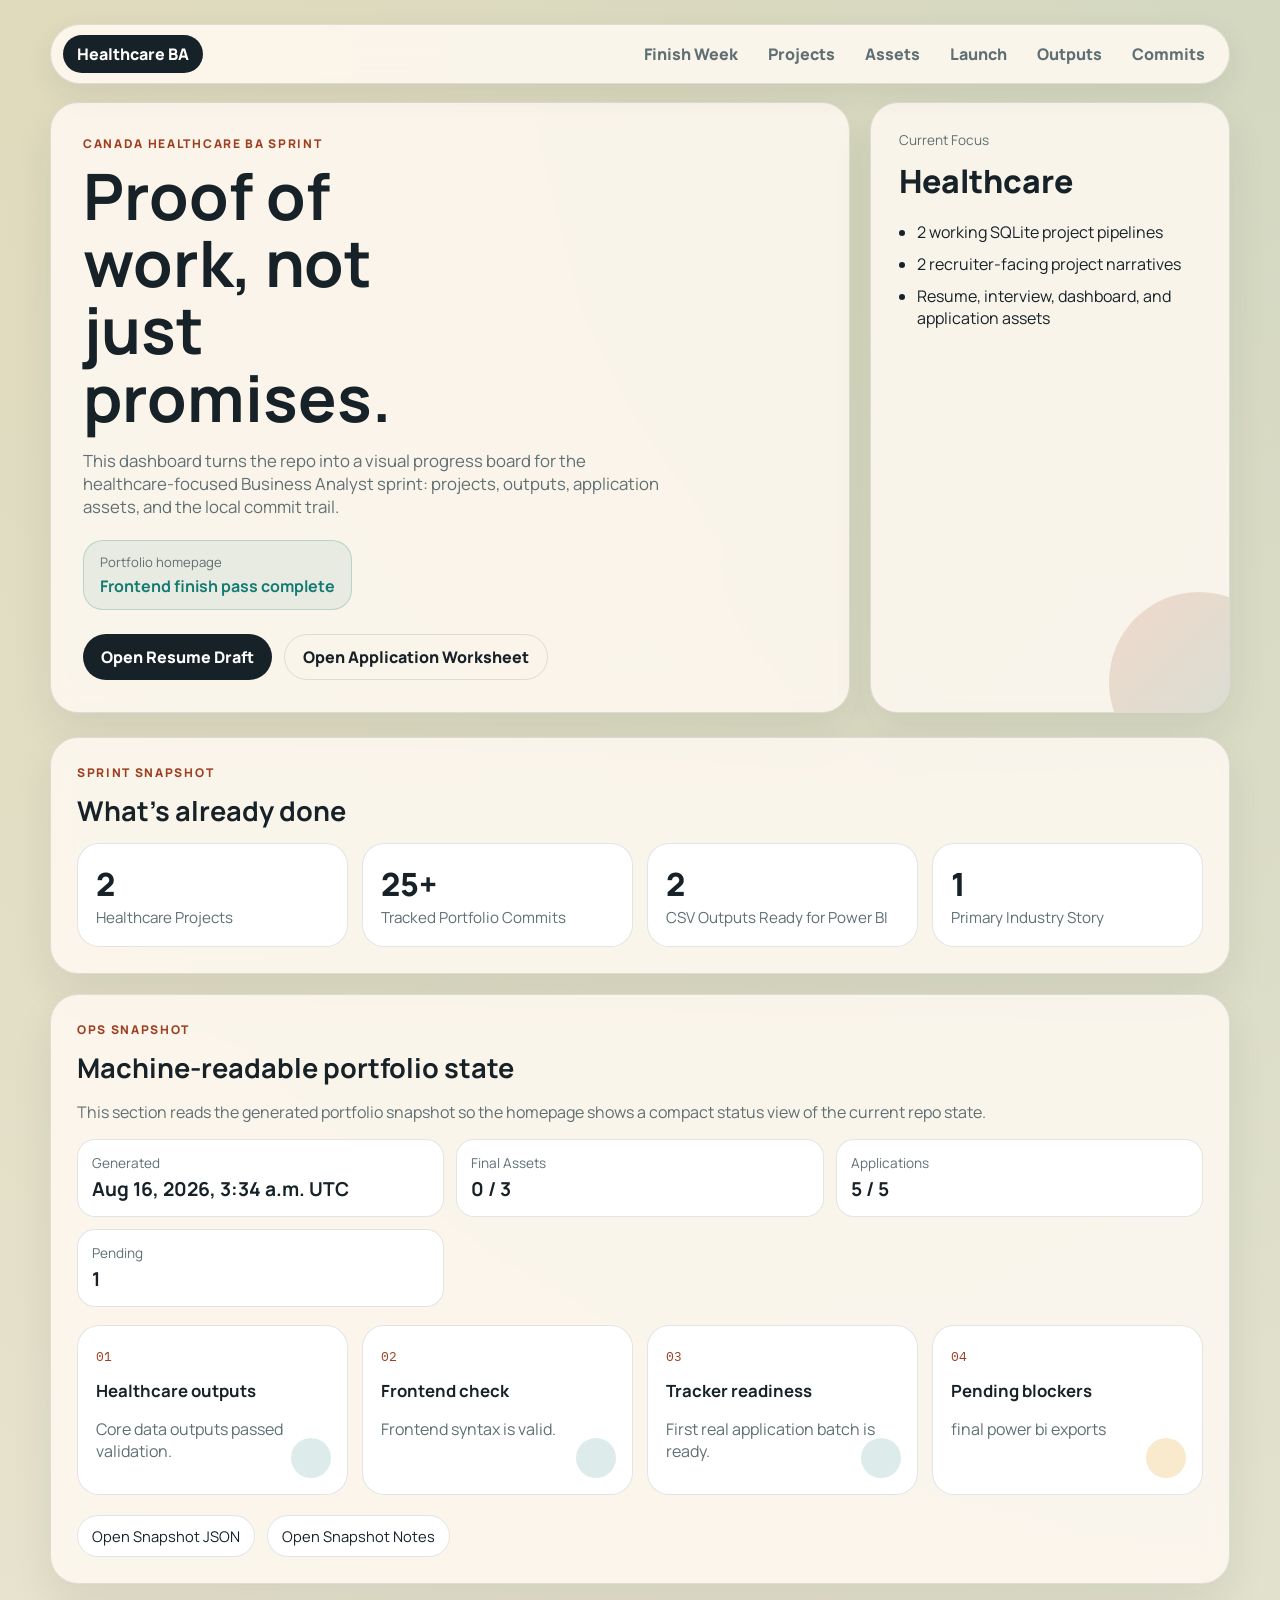
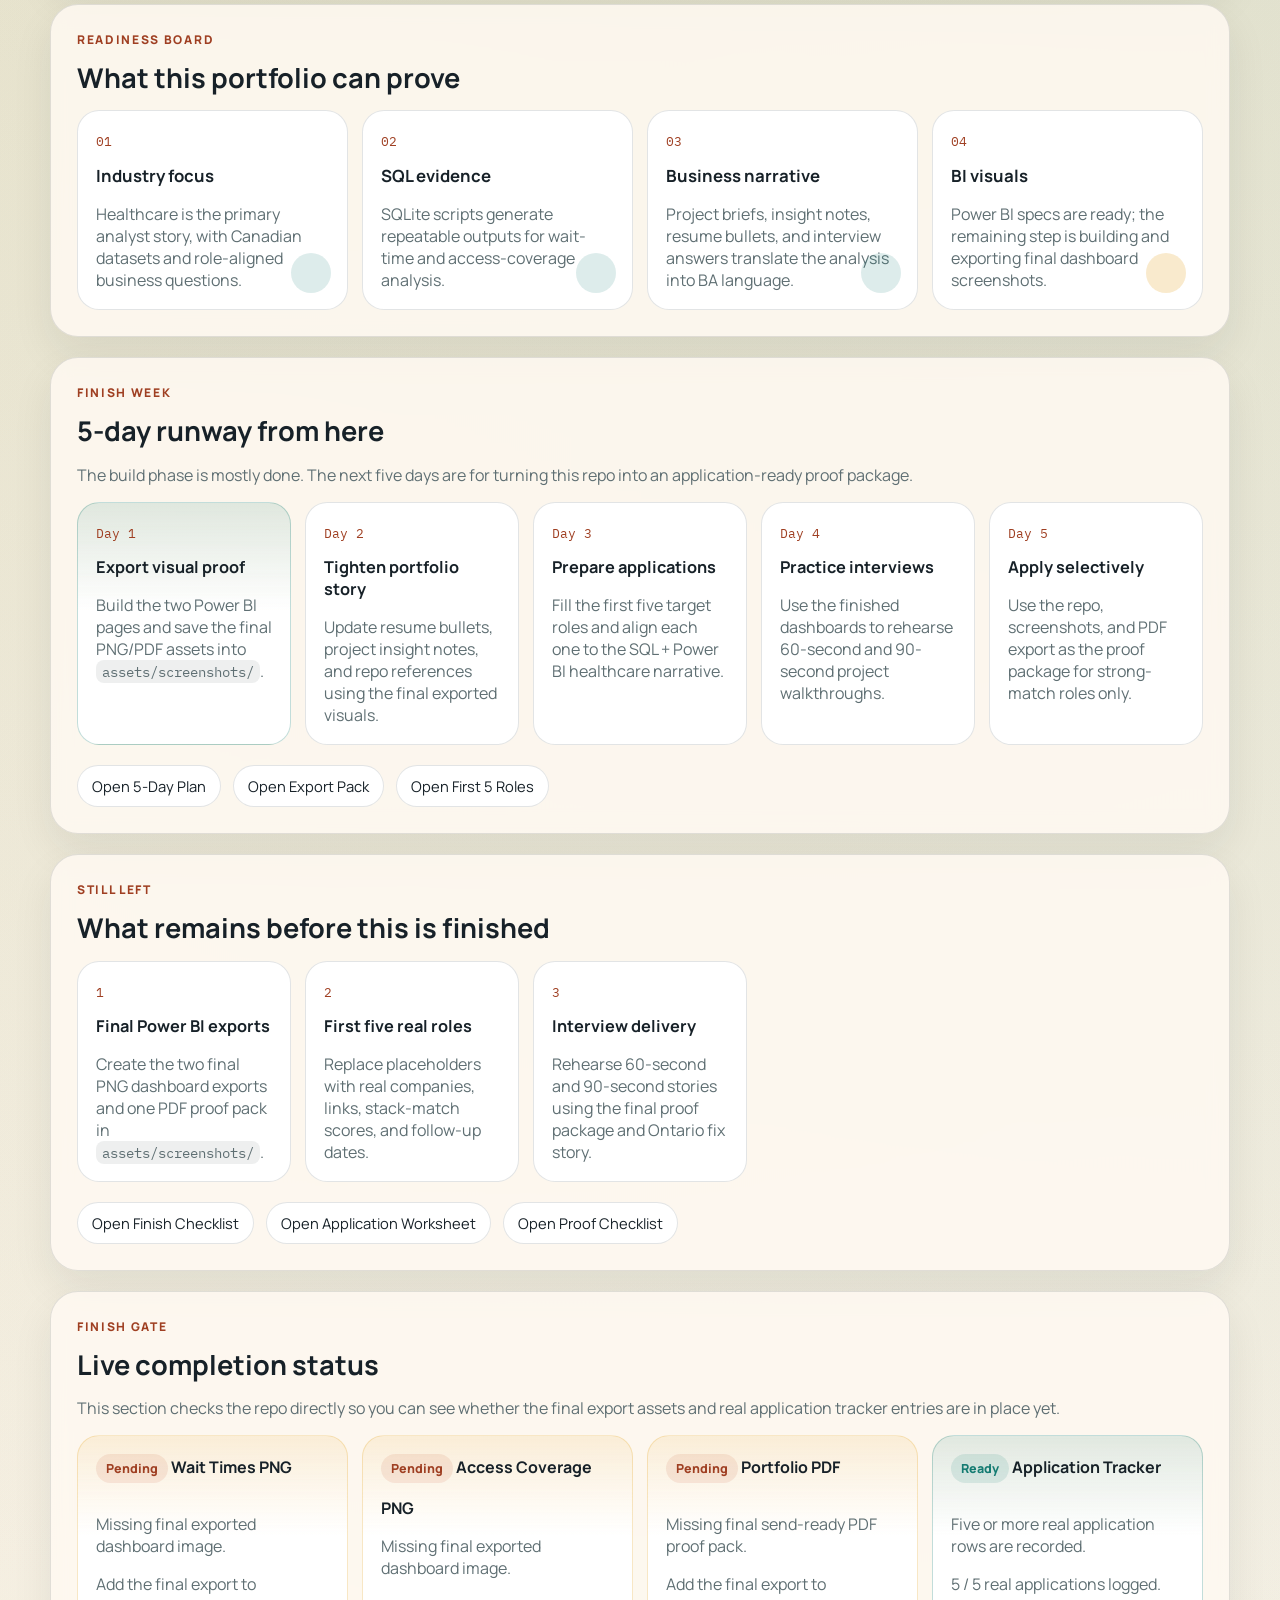
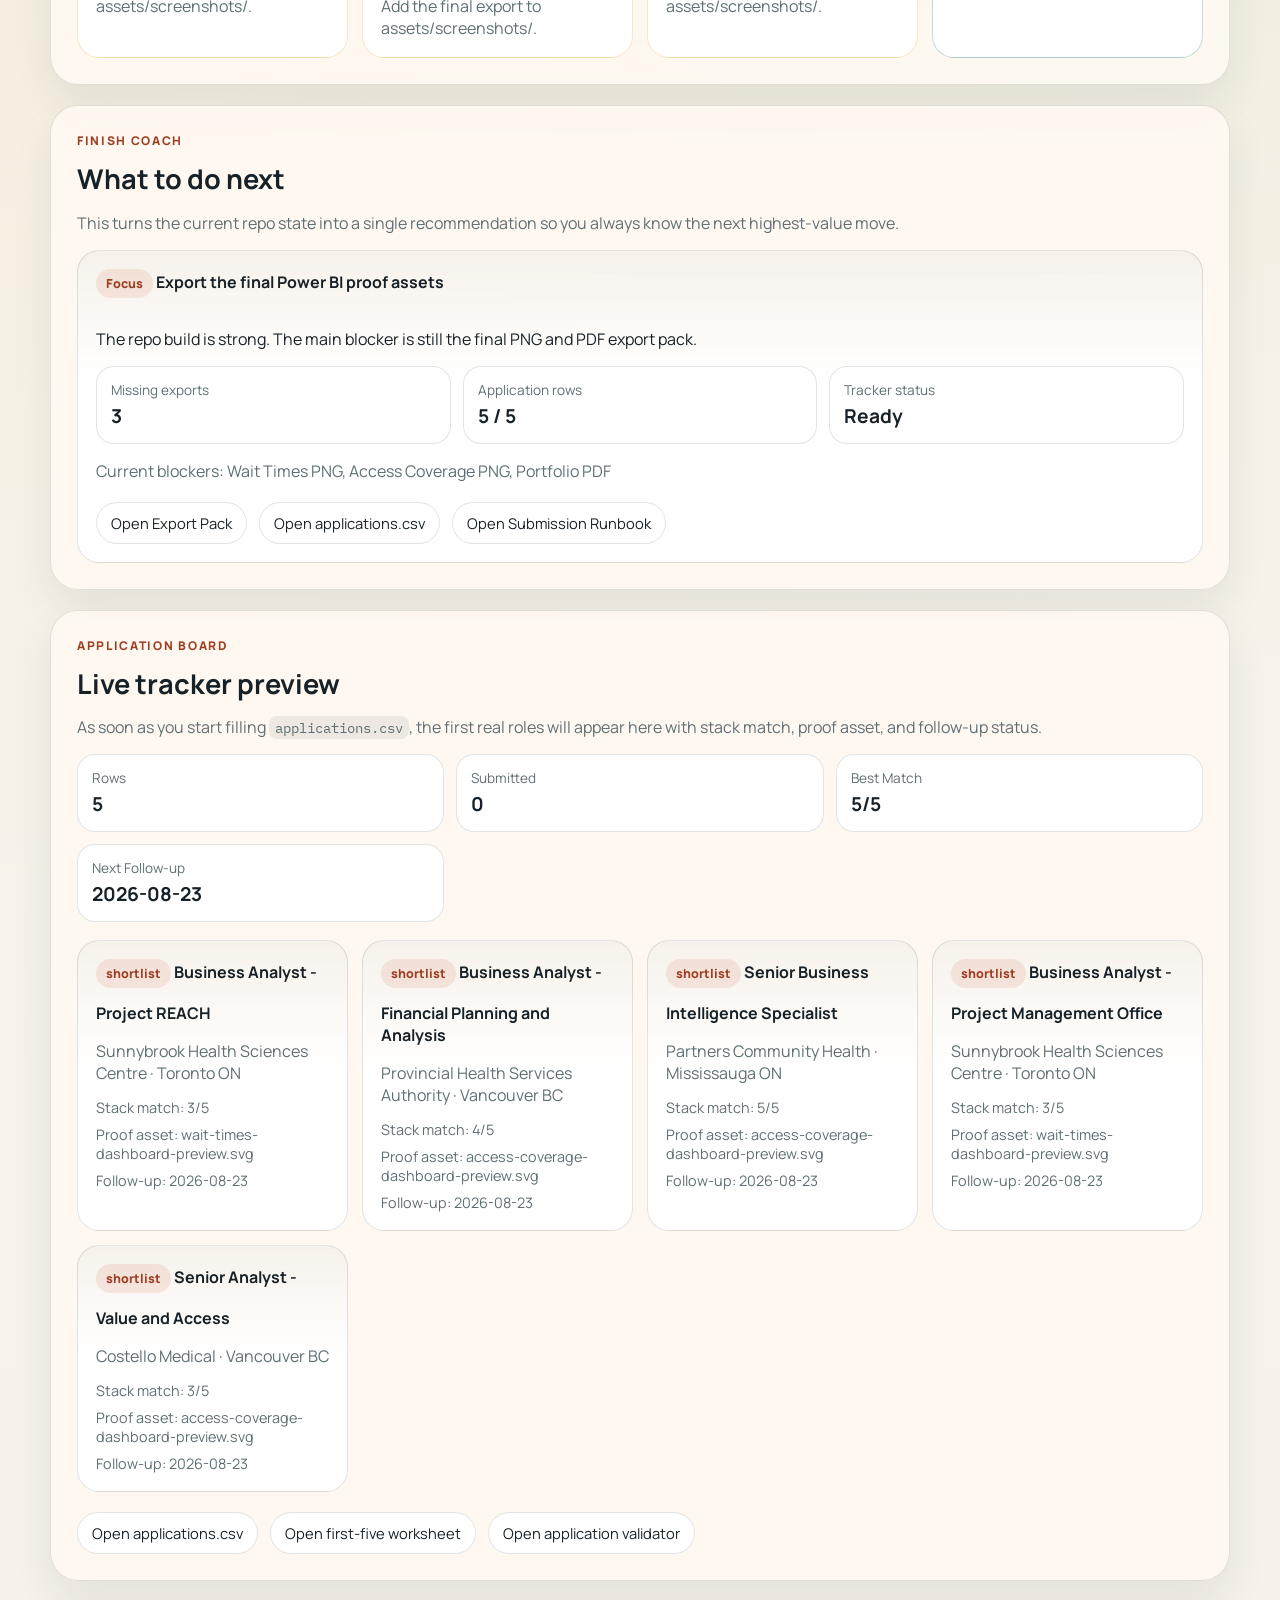
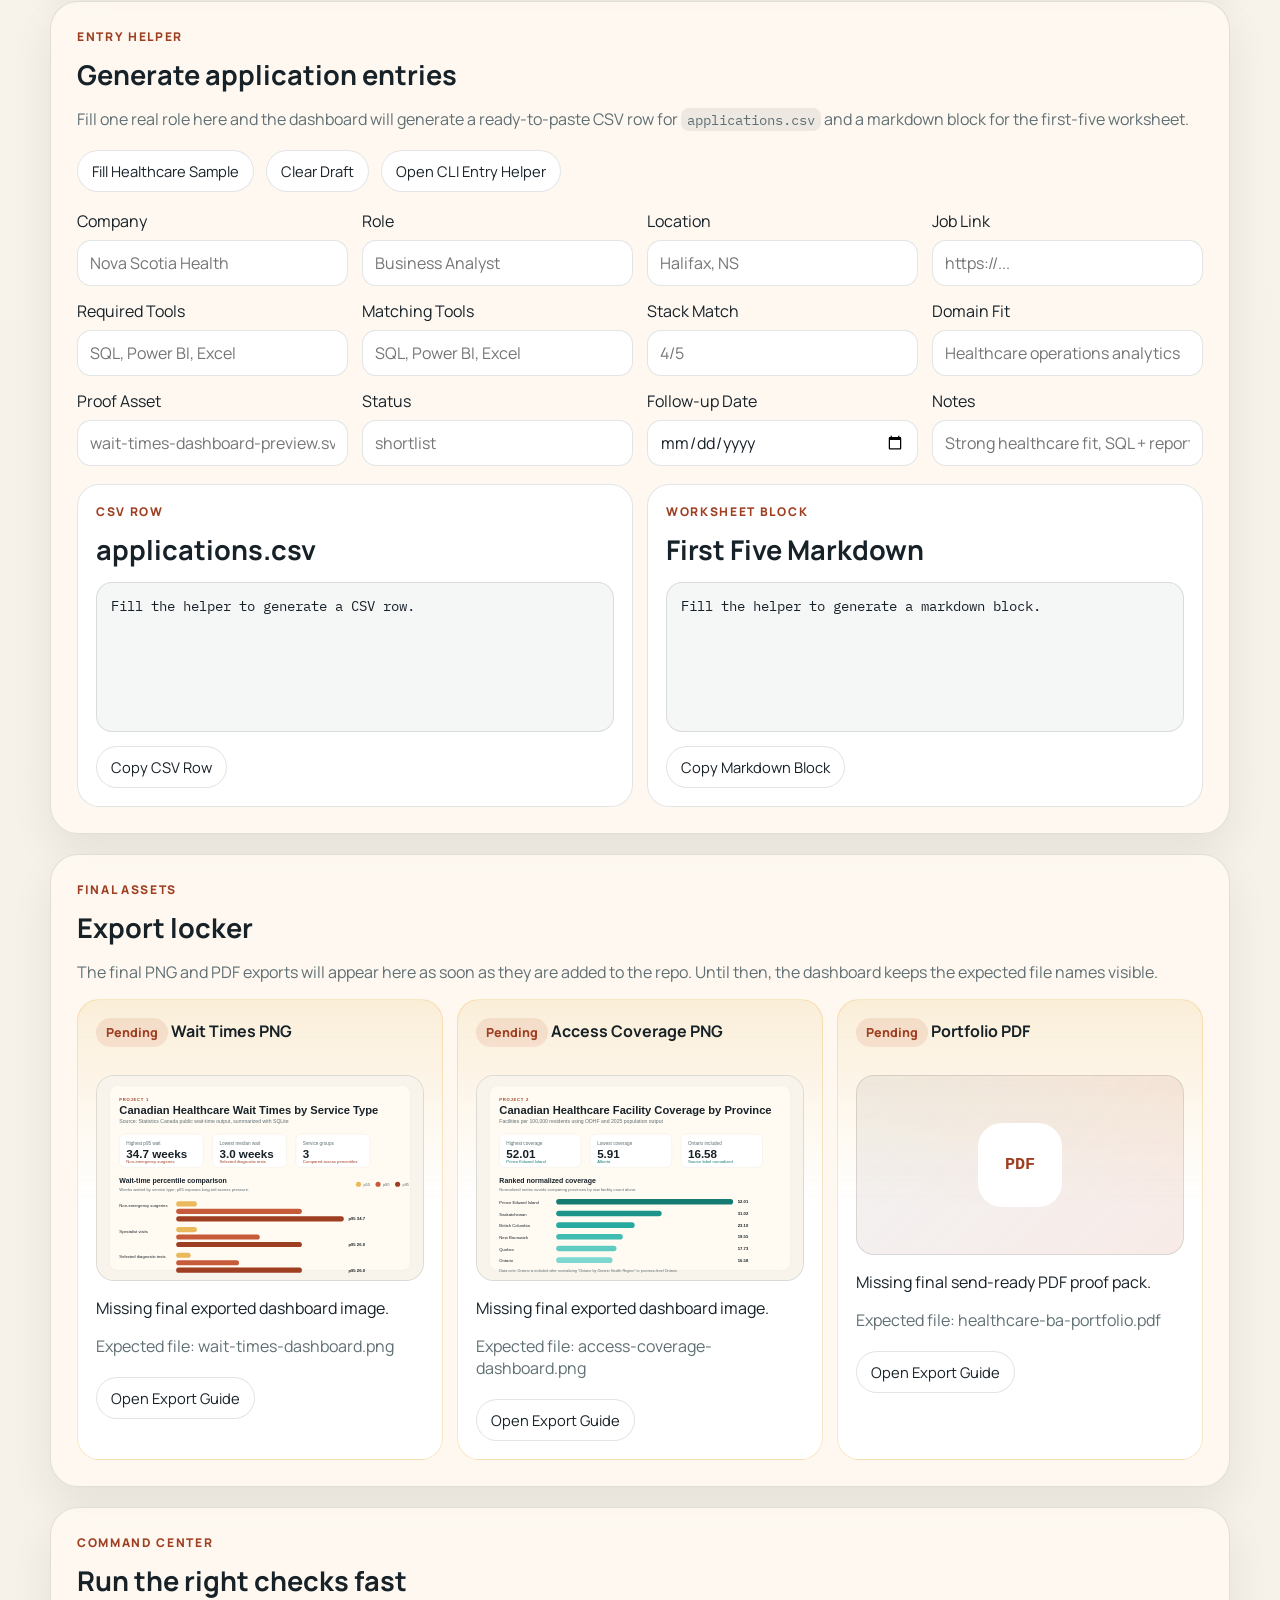
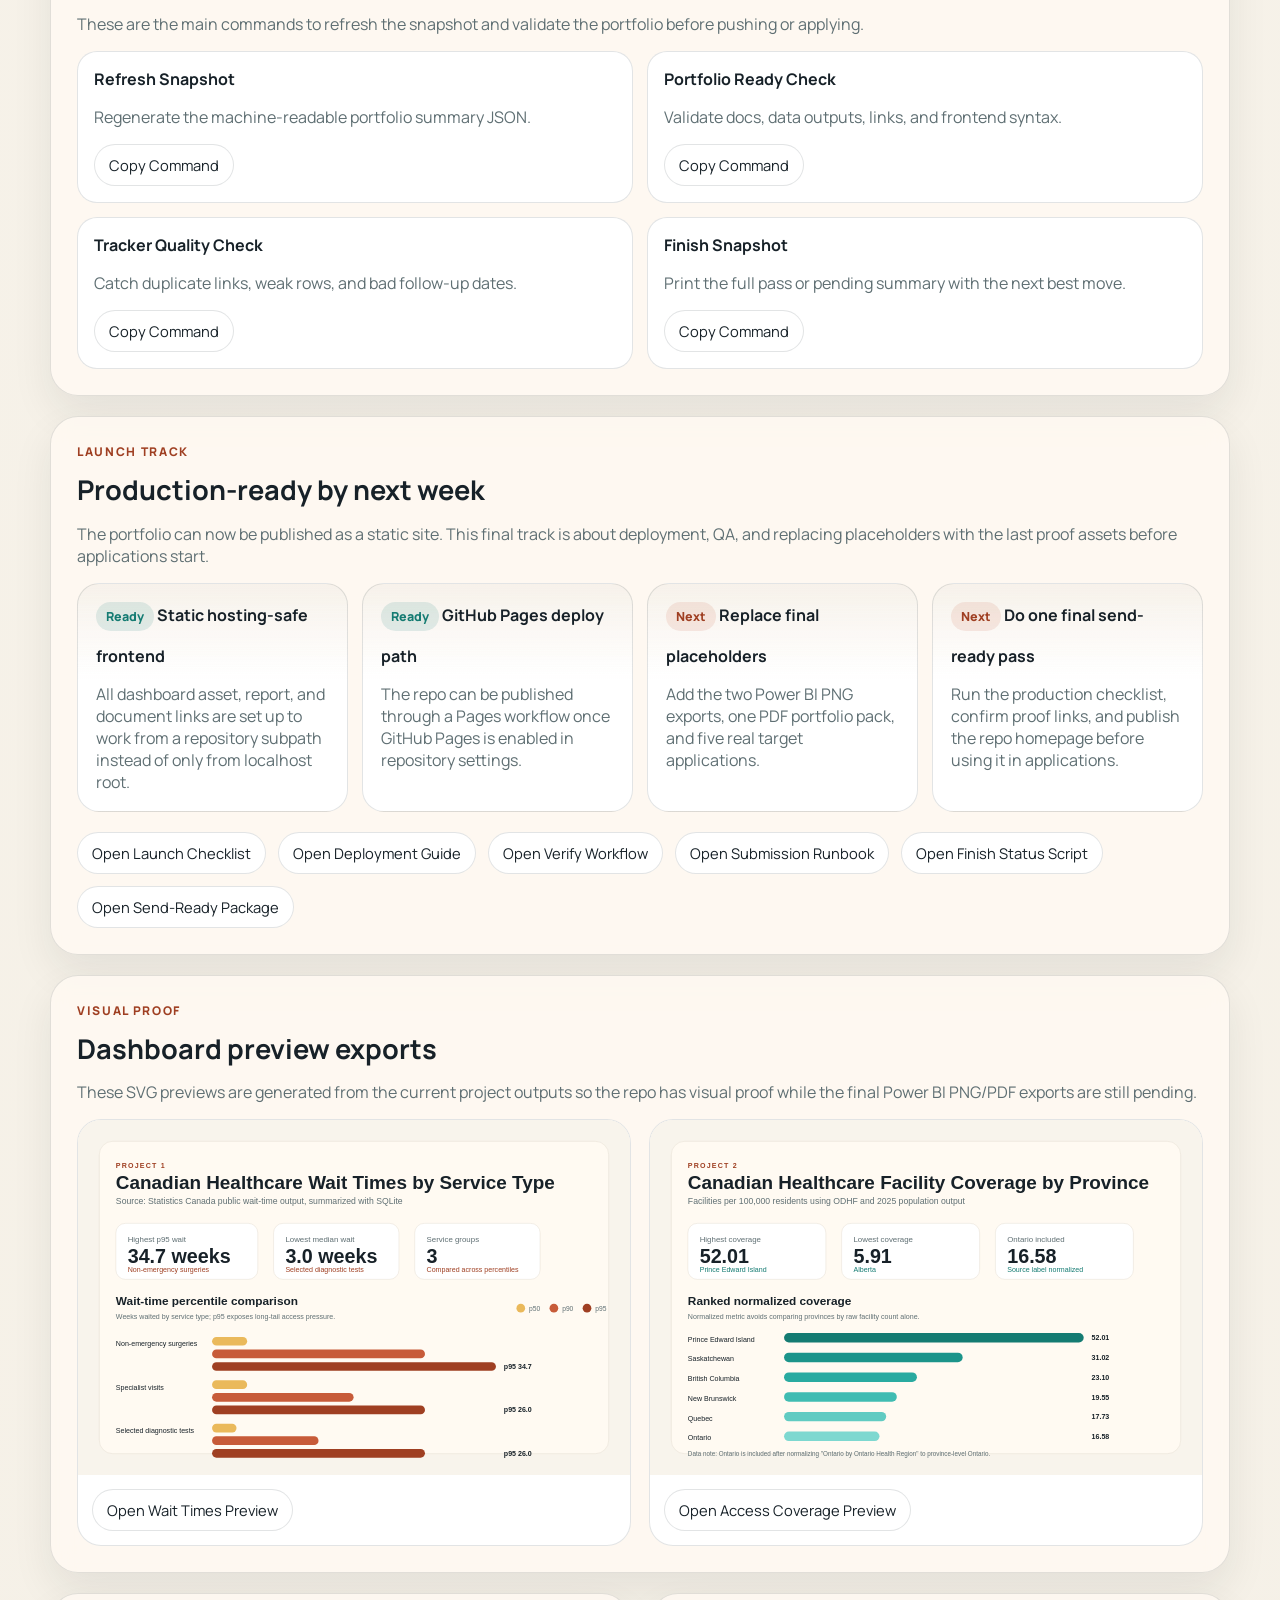
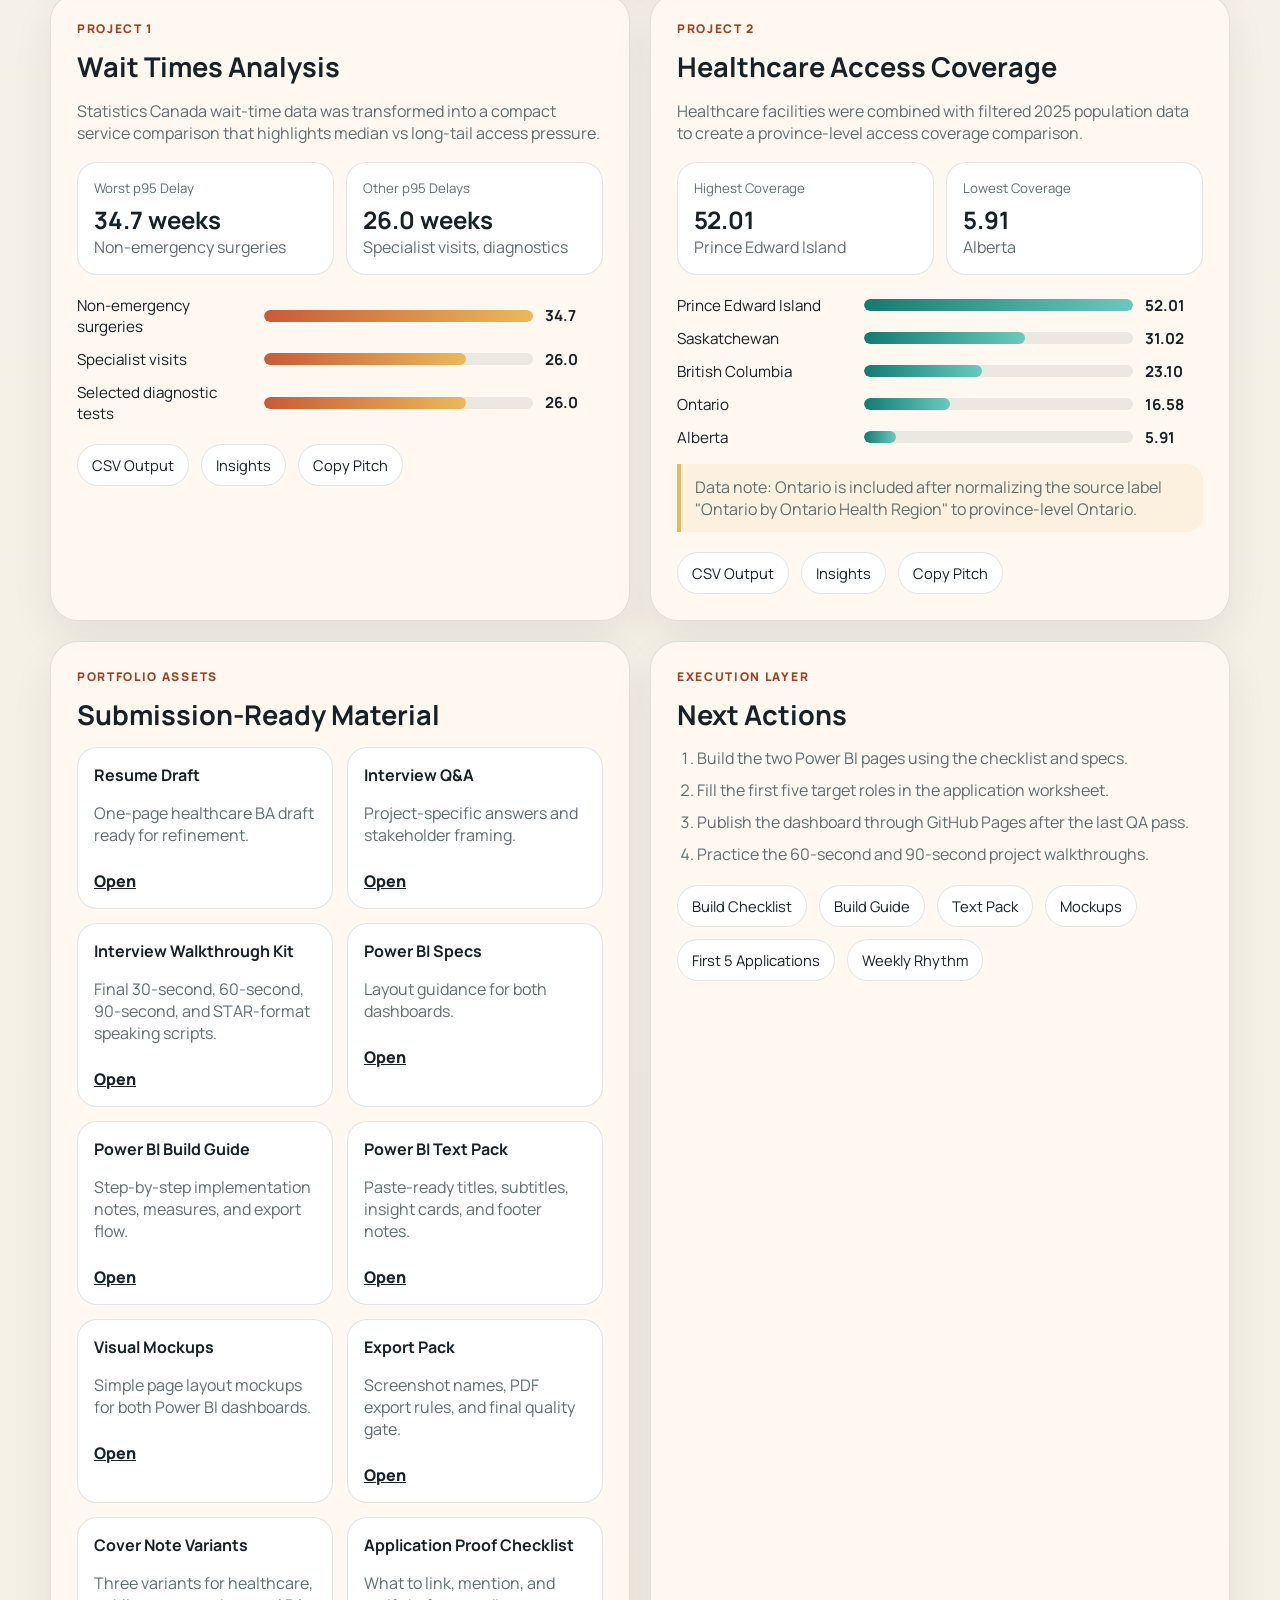
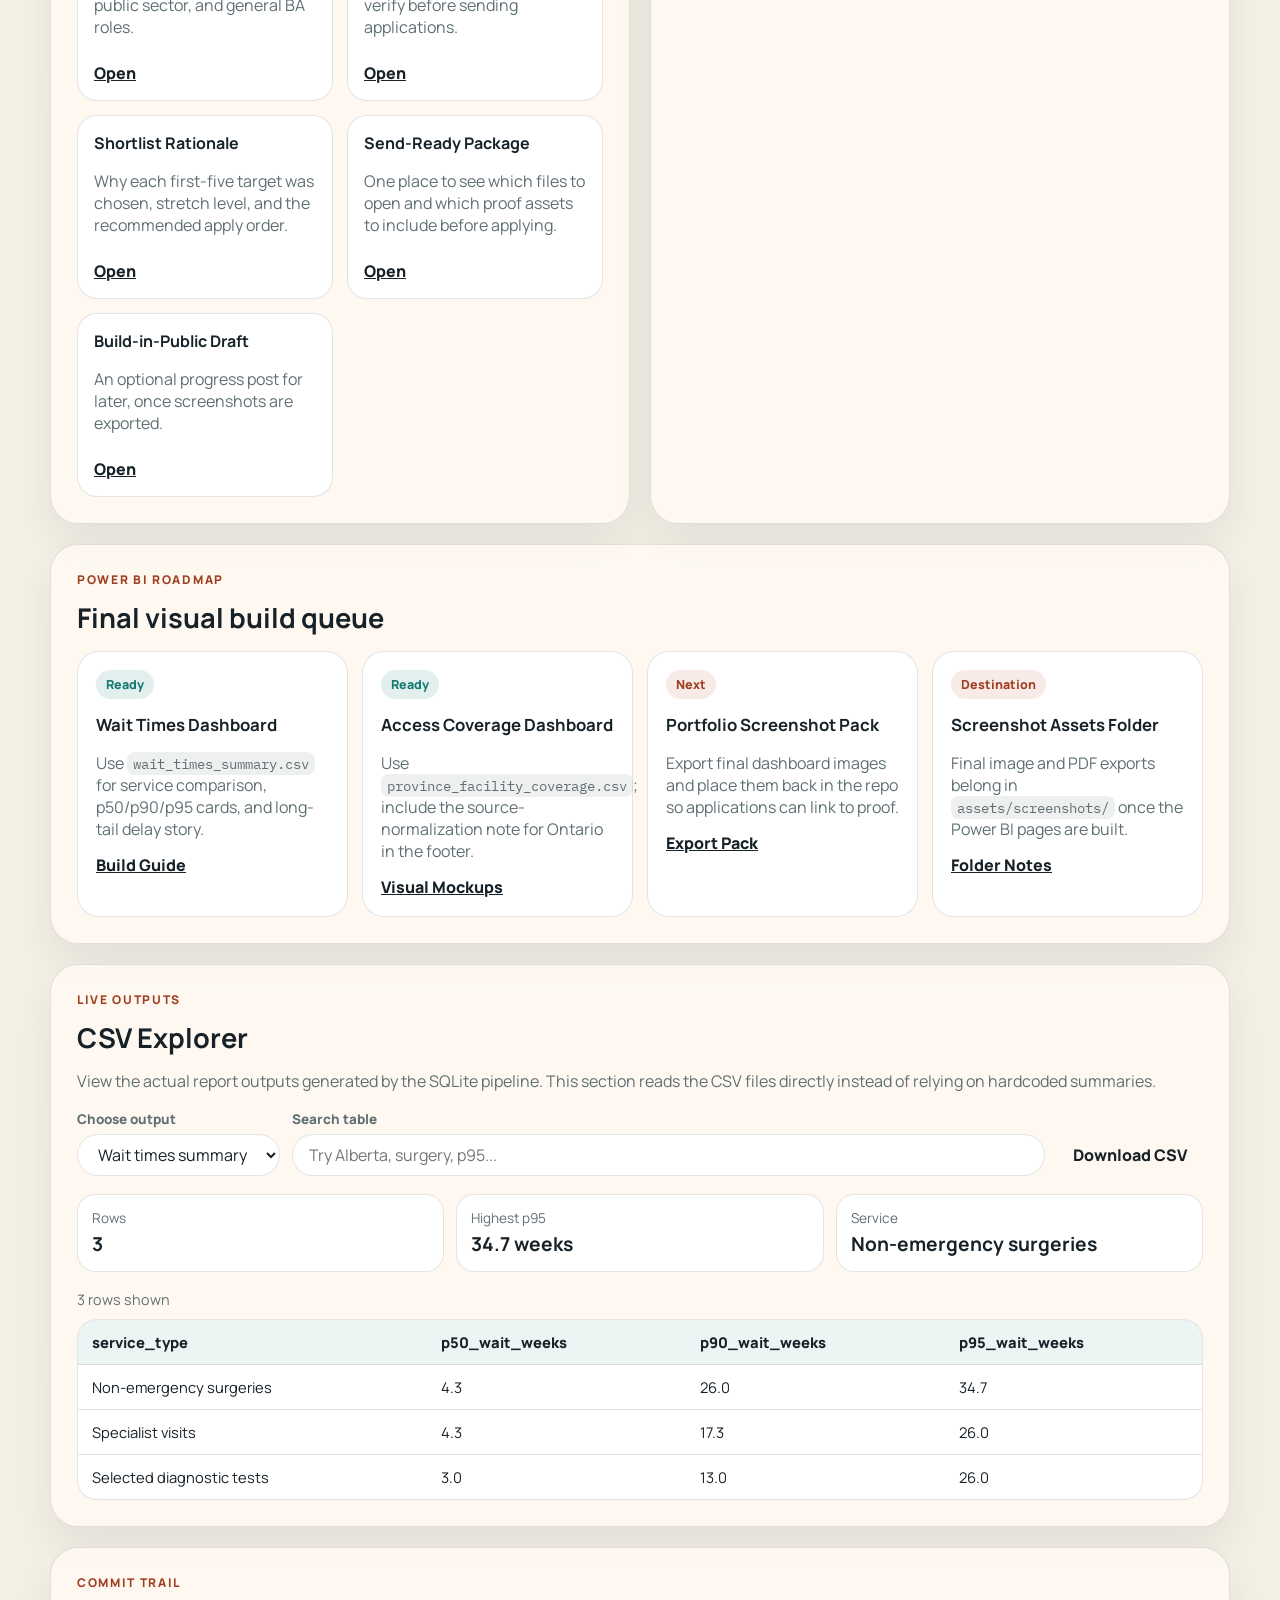
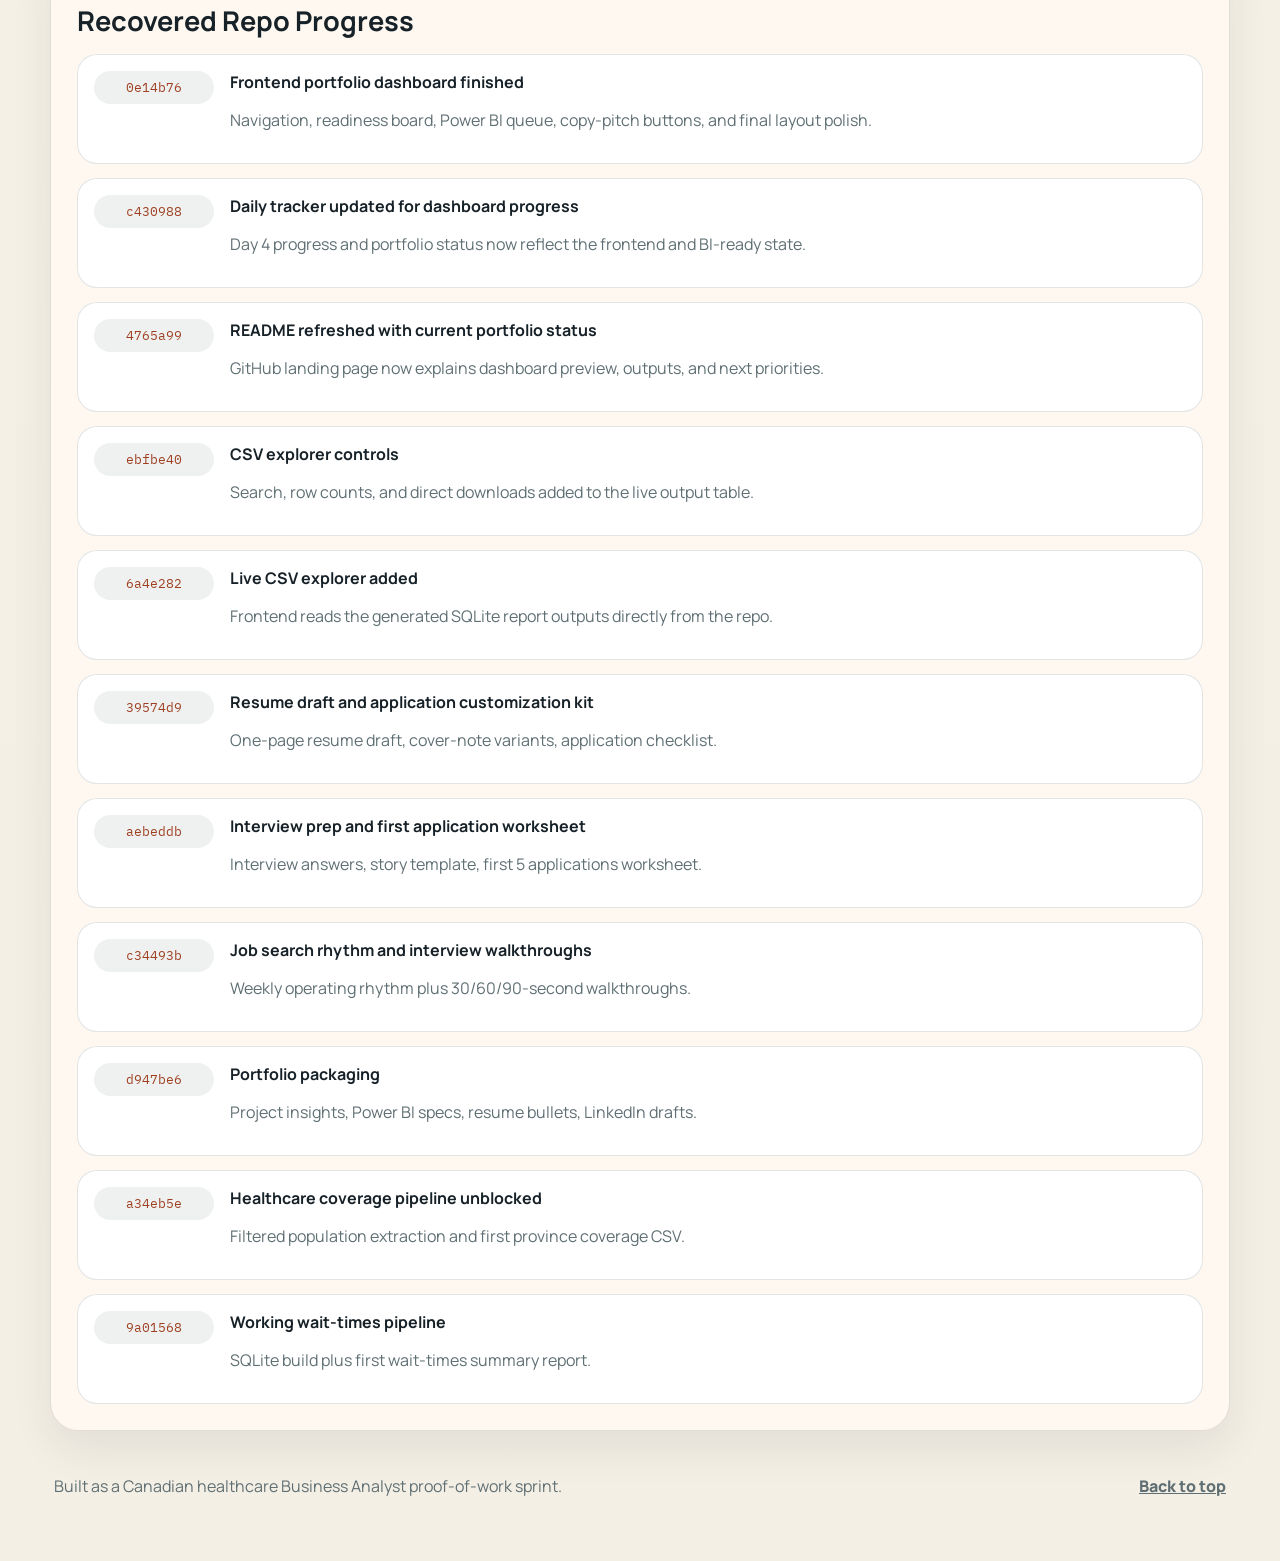
==== commit 92fb65ae: "Link application shortlist rationale into frontend proof section" ====
--- a/frontend/index.html
+++ b/frontend/index.html
@@ -757,6 +757,14 @@
               <a href="../docs/application-proof-checklist.md">Open</a>
             </div>
             <div class="check-item">
+              <strong>Shortlist Rationale</strong>
+              <p>
+                Why each first-five target was chosen, stretch level, and the
+                recommended apply order.
+              </p>
+              <a href="../docs/application-shortlist-rationale.md">Open</a>
+            </div>
+            <div class="check-item">
               <strong>Send-Ready Package</strong>
               <p>
                 One place to see which files to open and which proof assets to
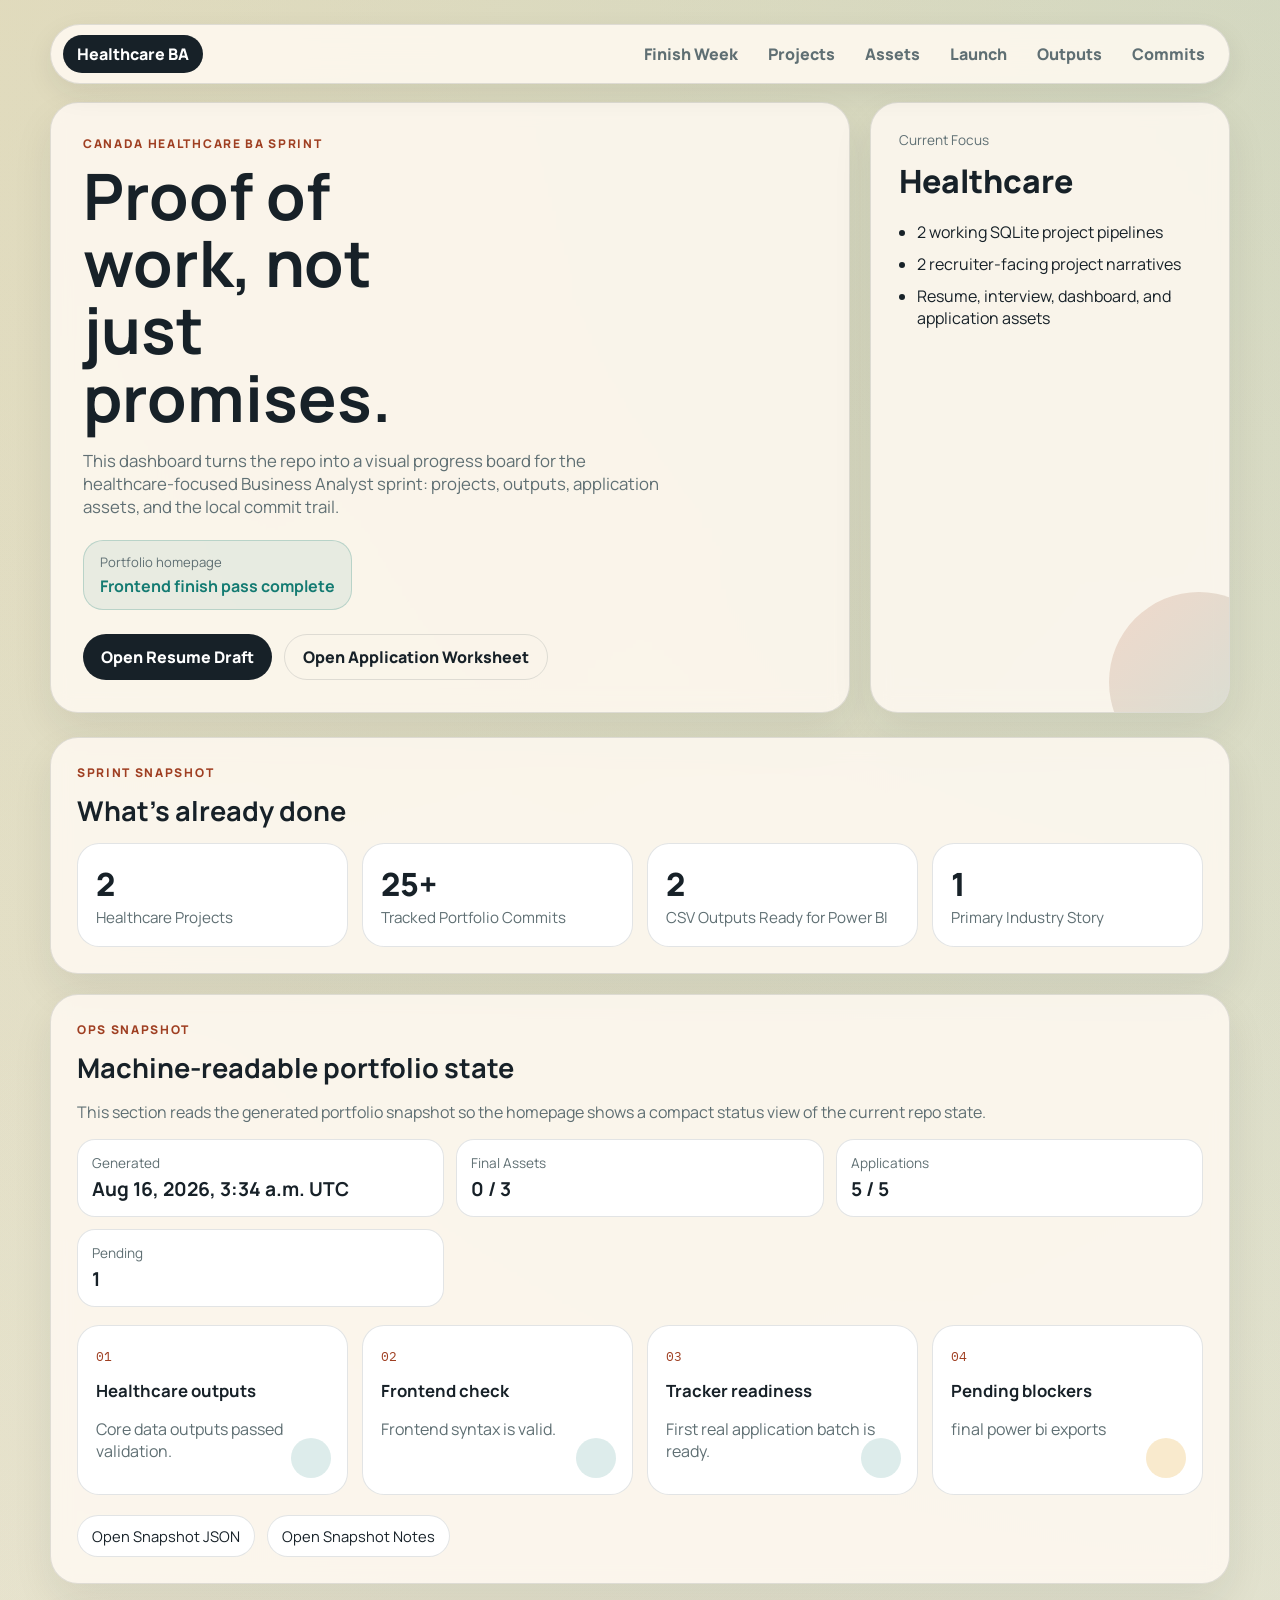
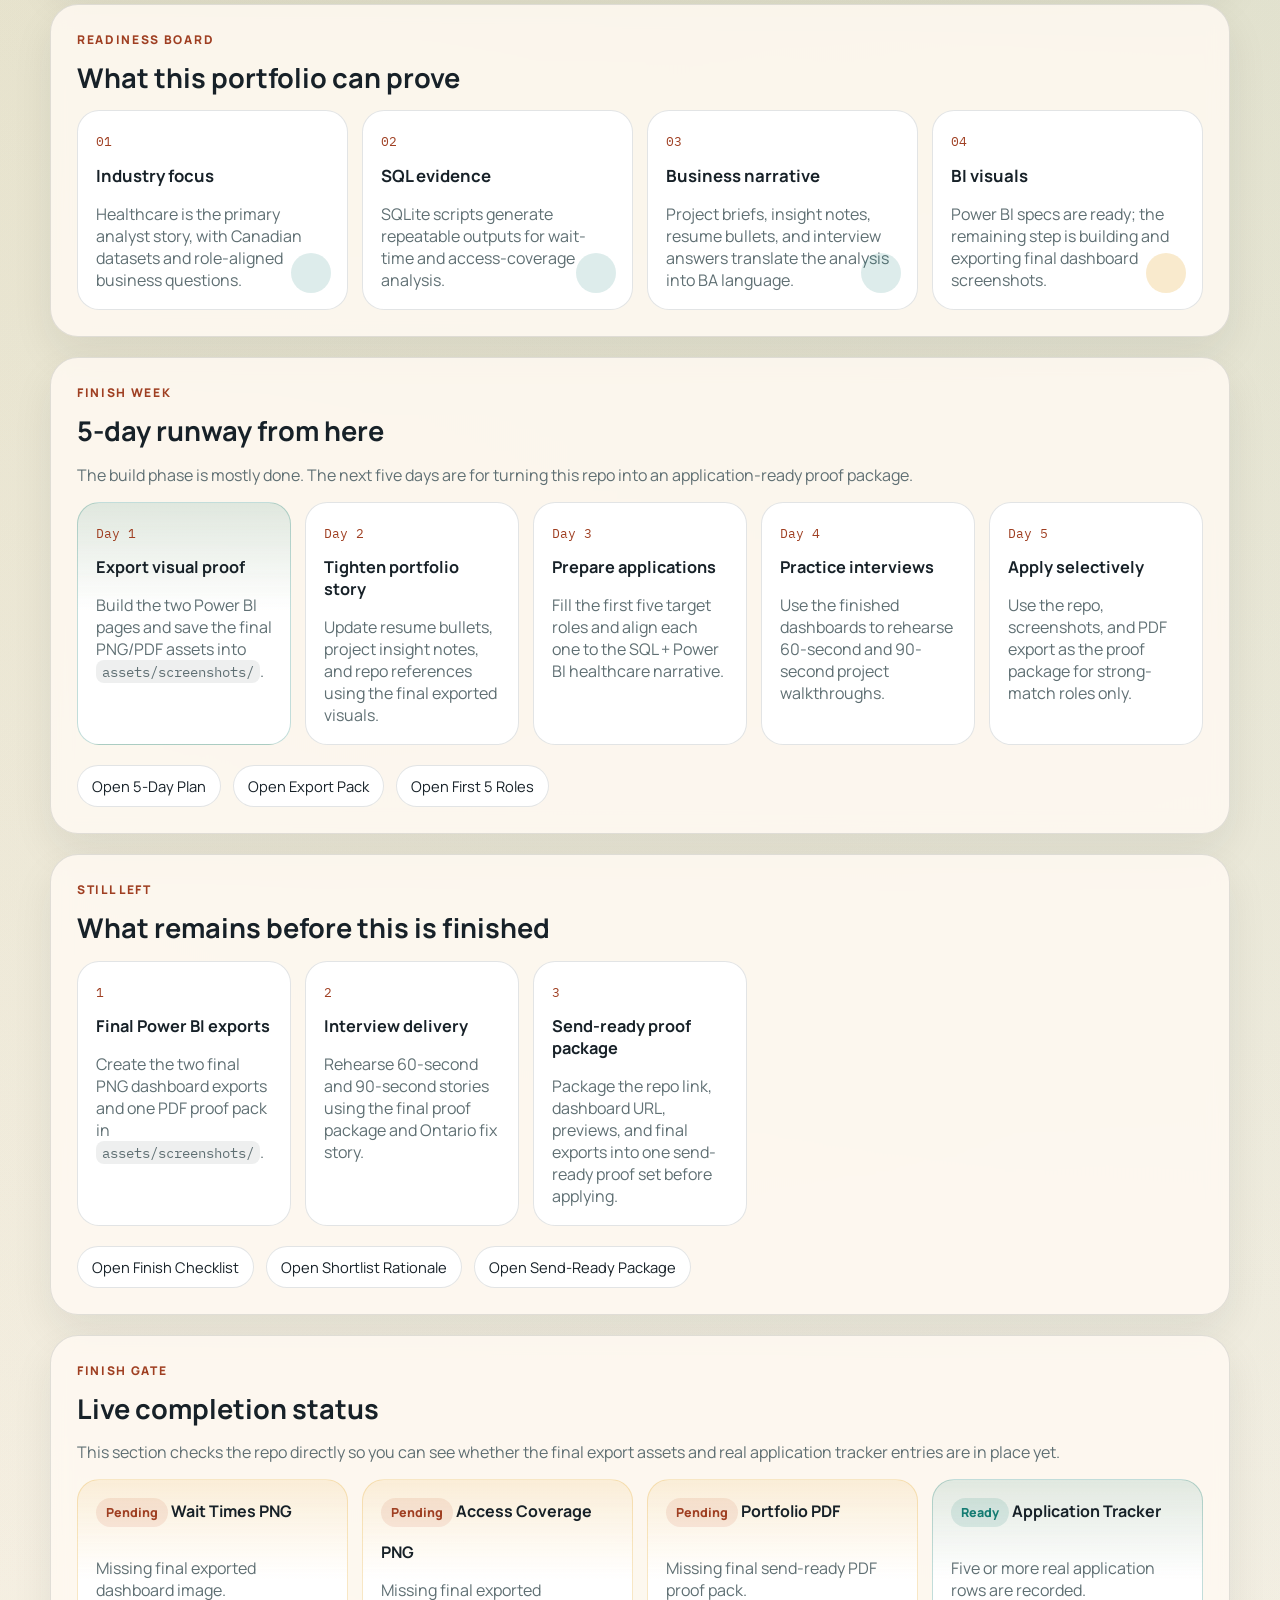
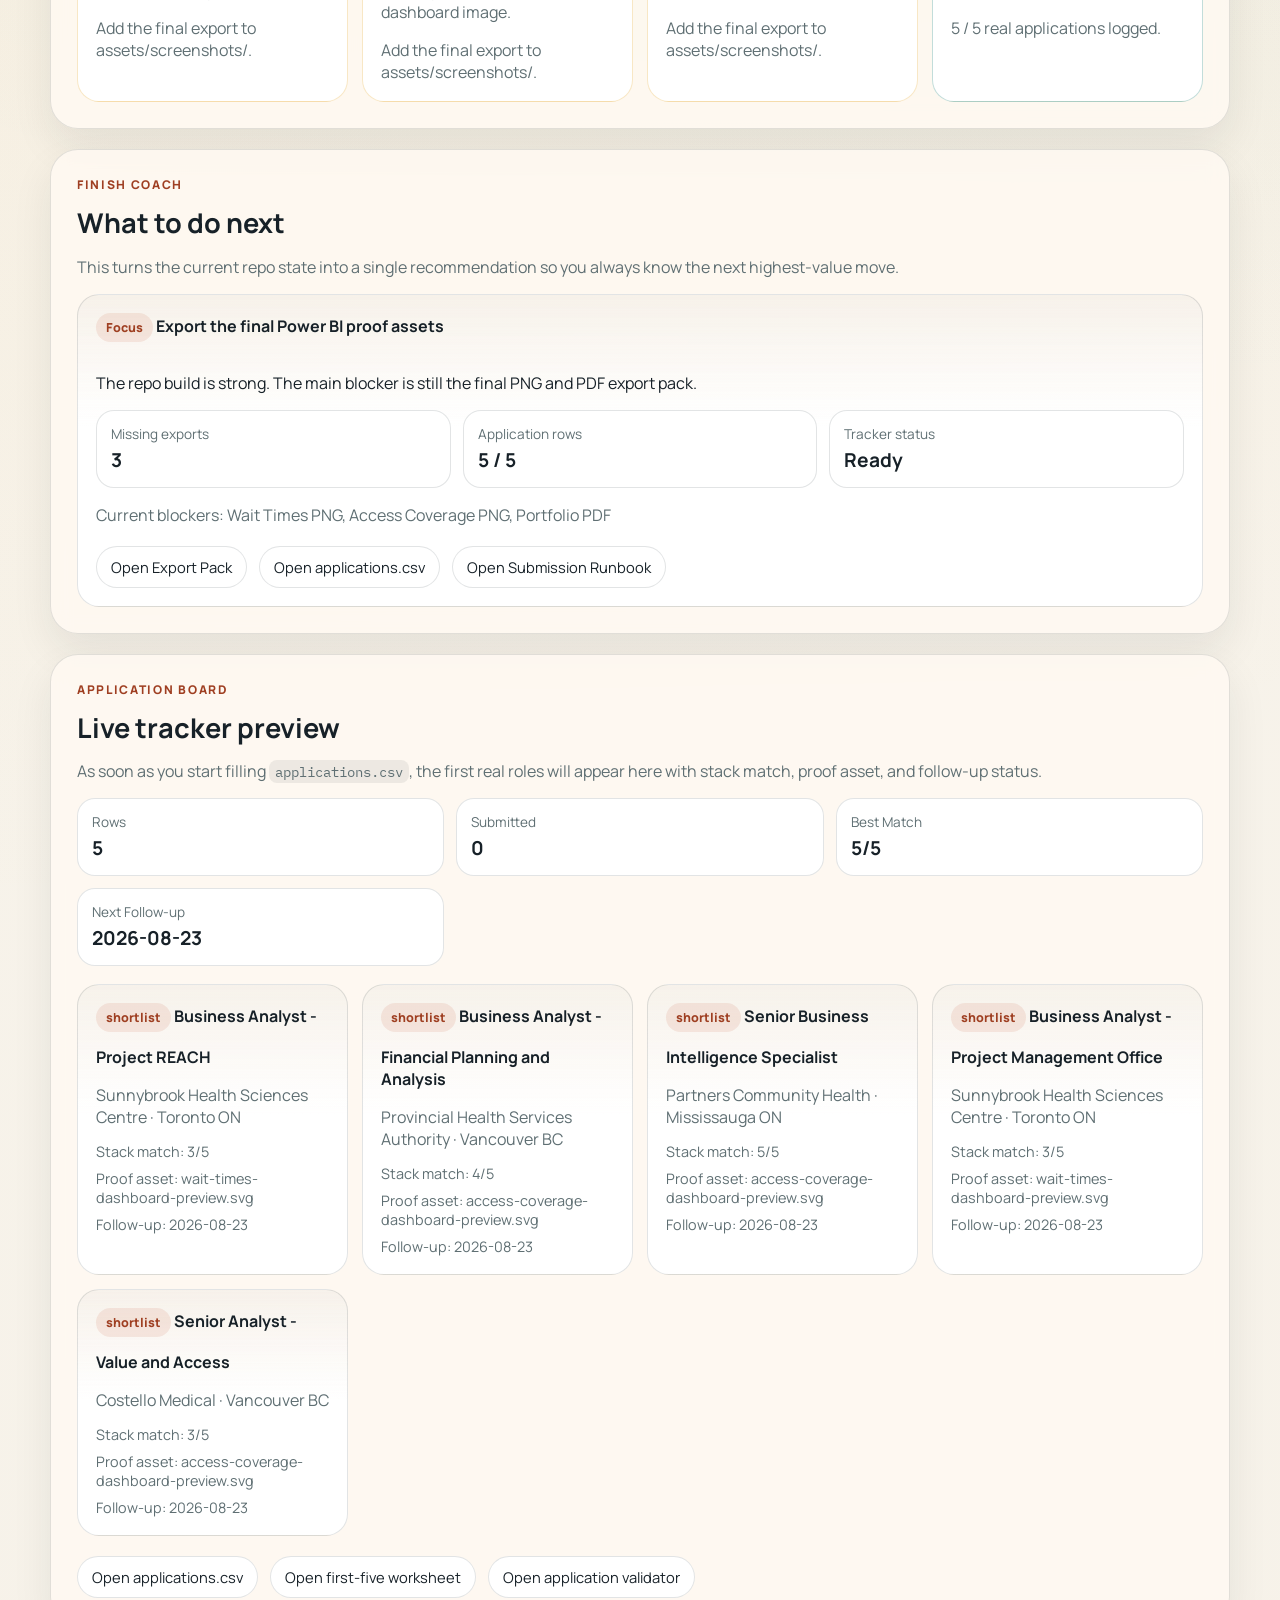
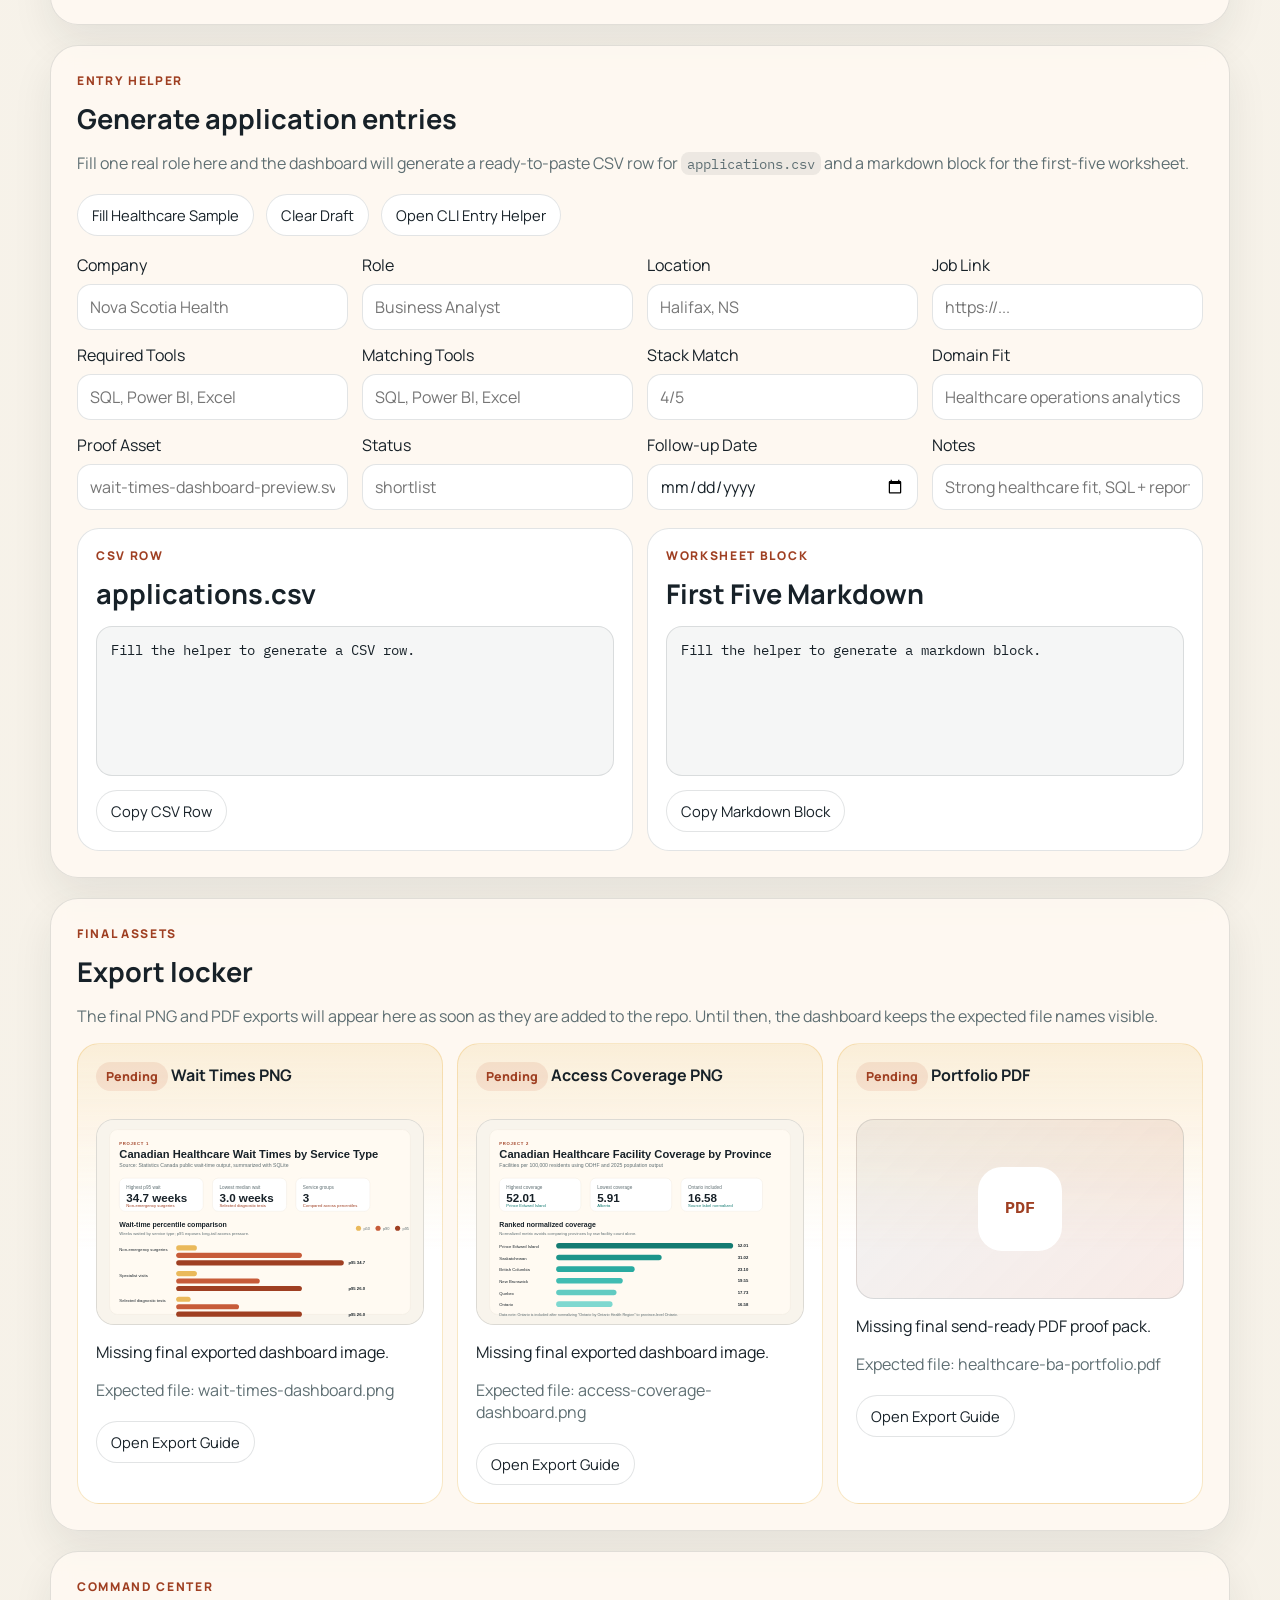
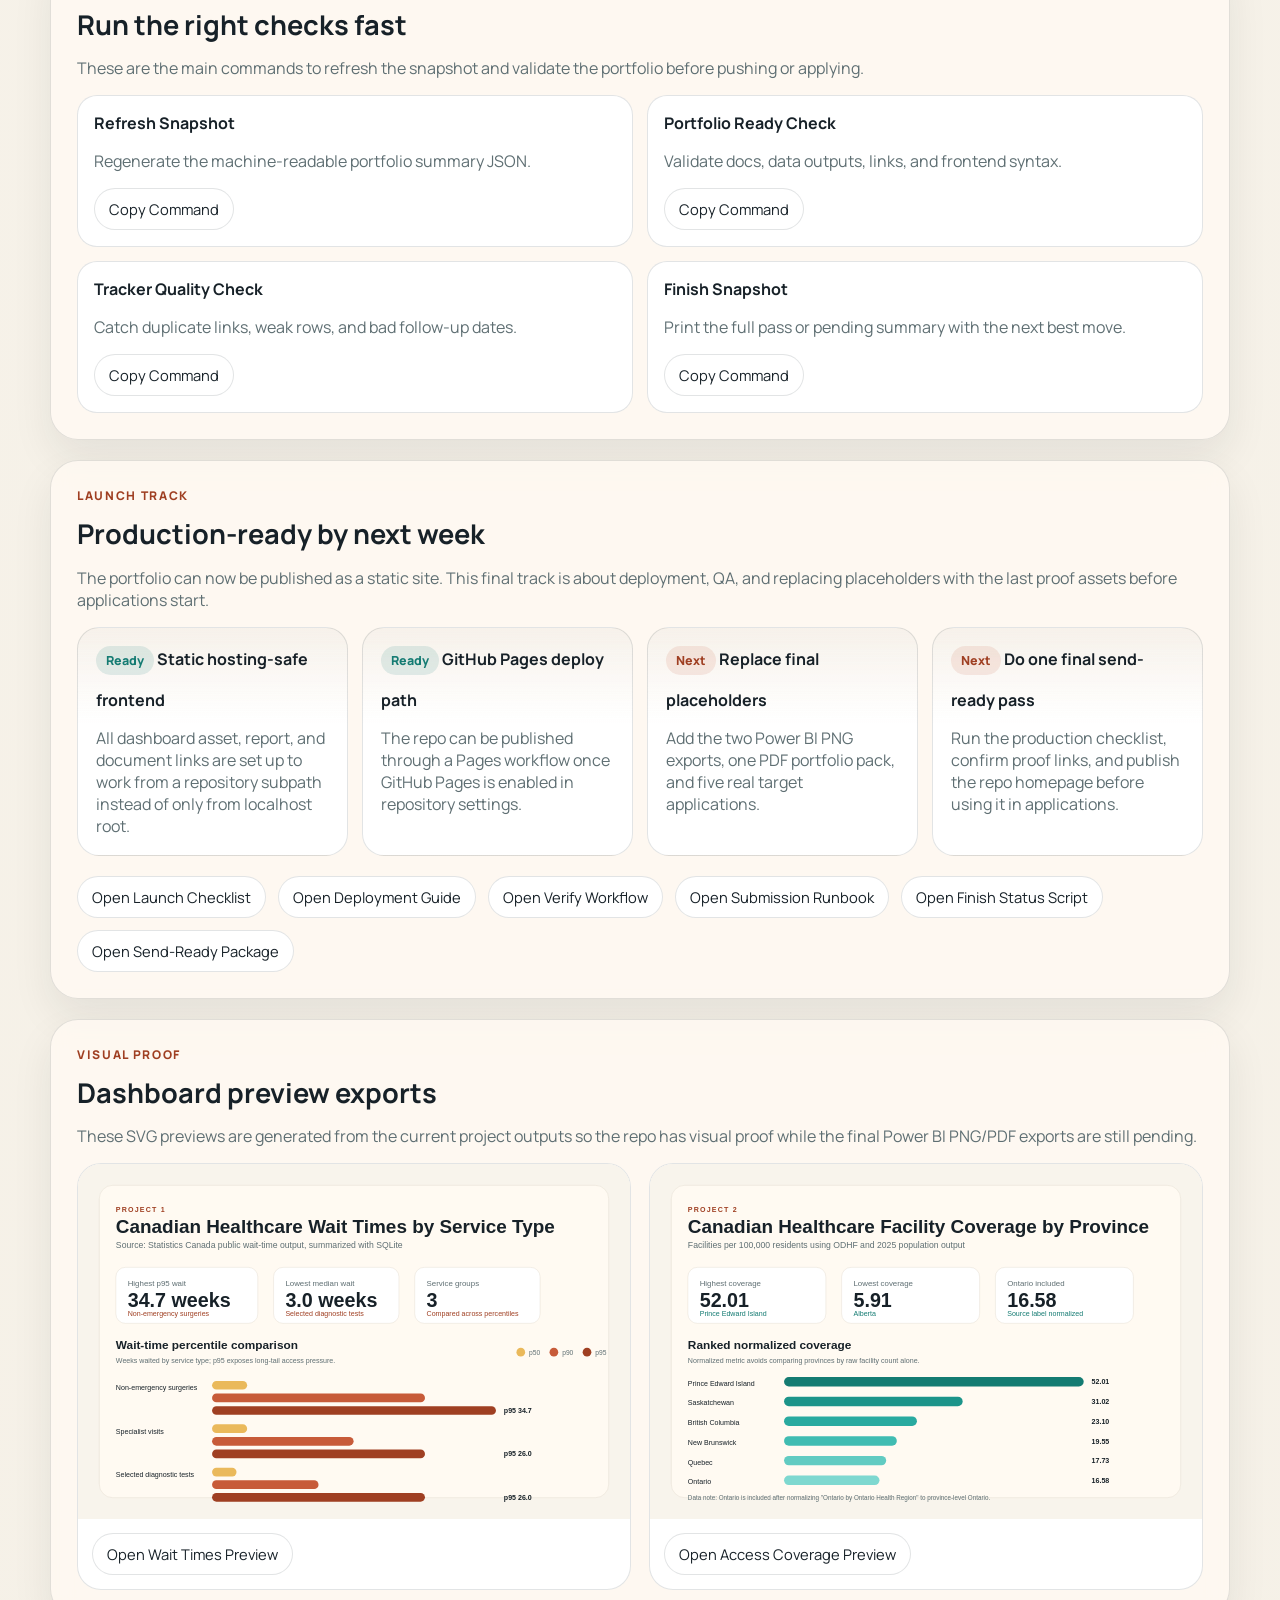
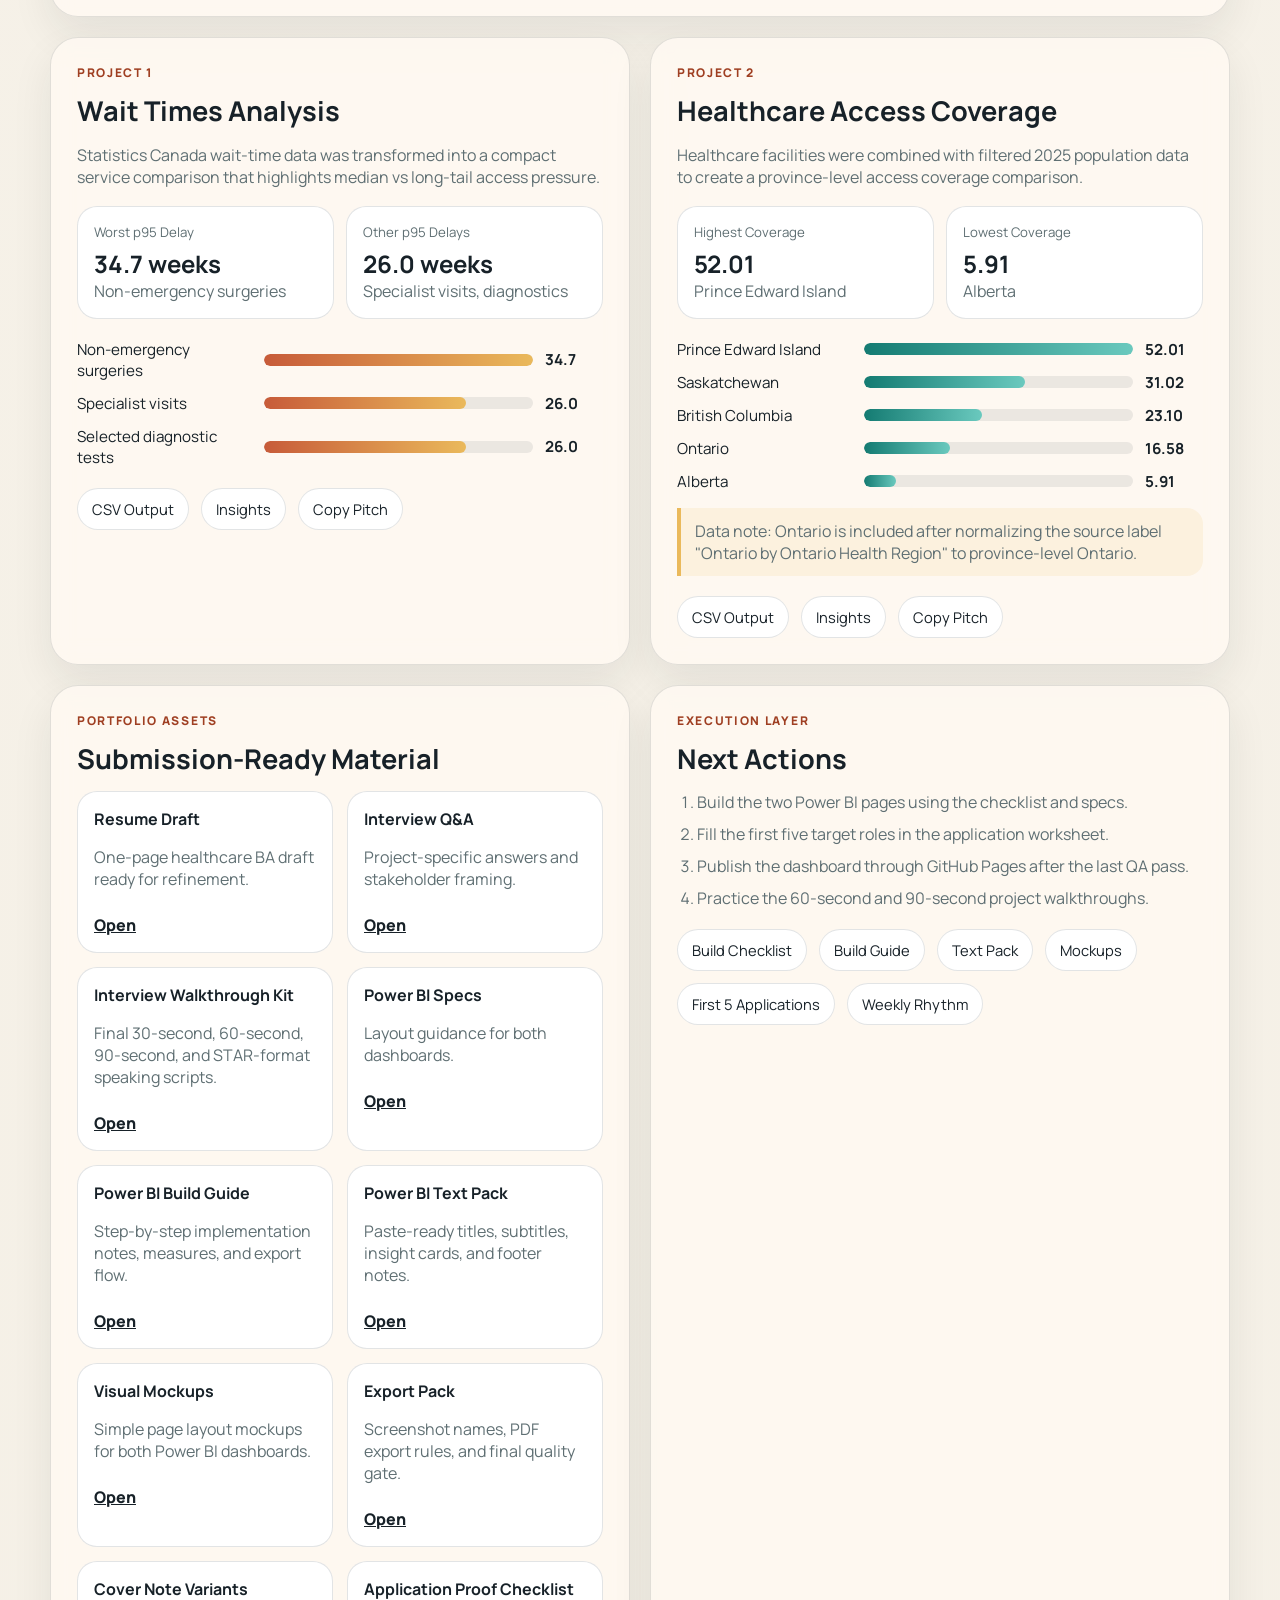
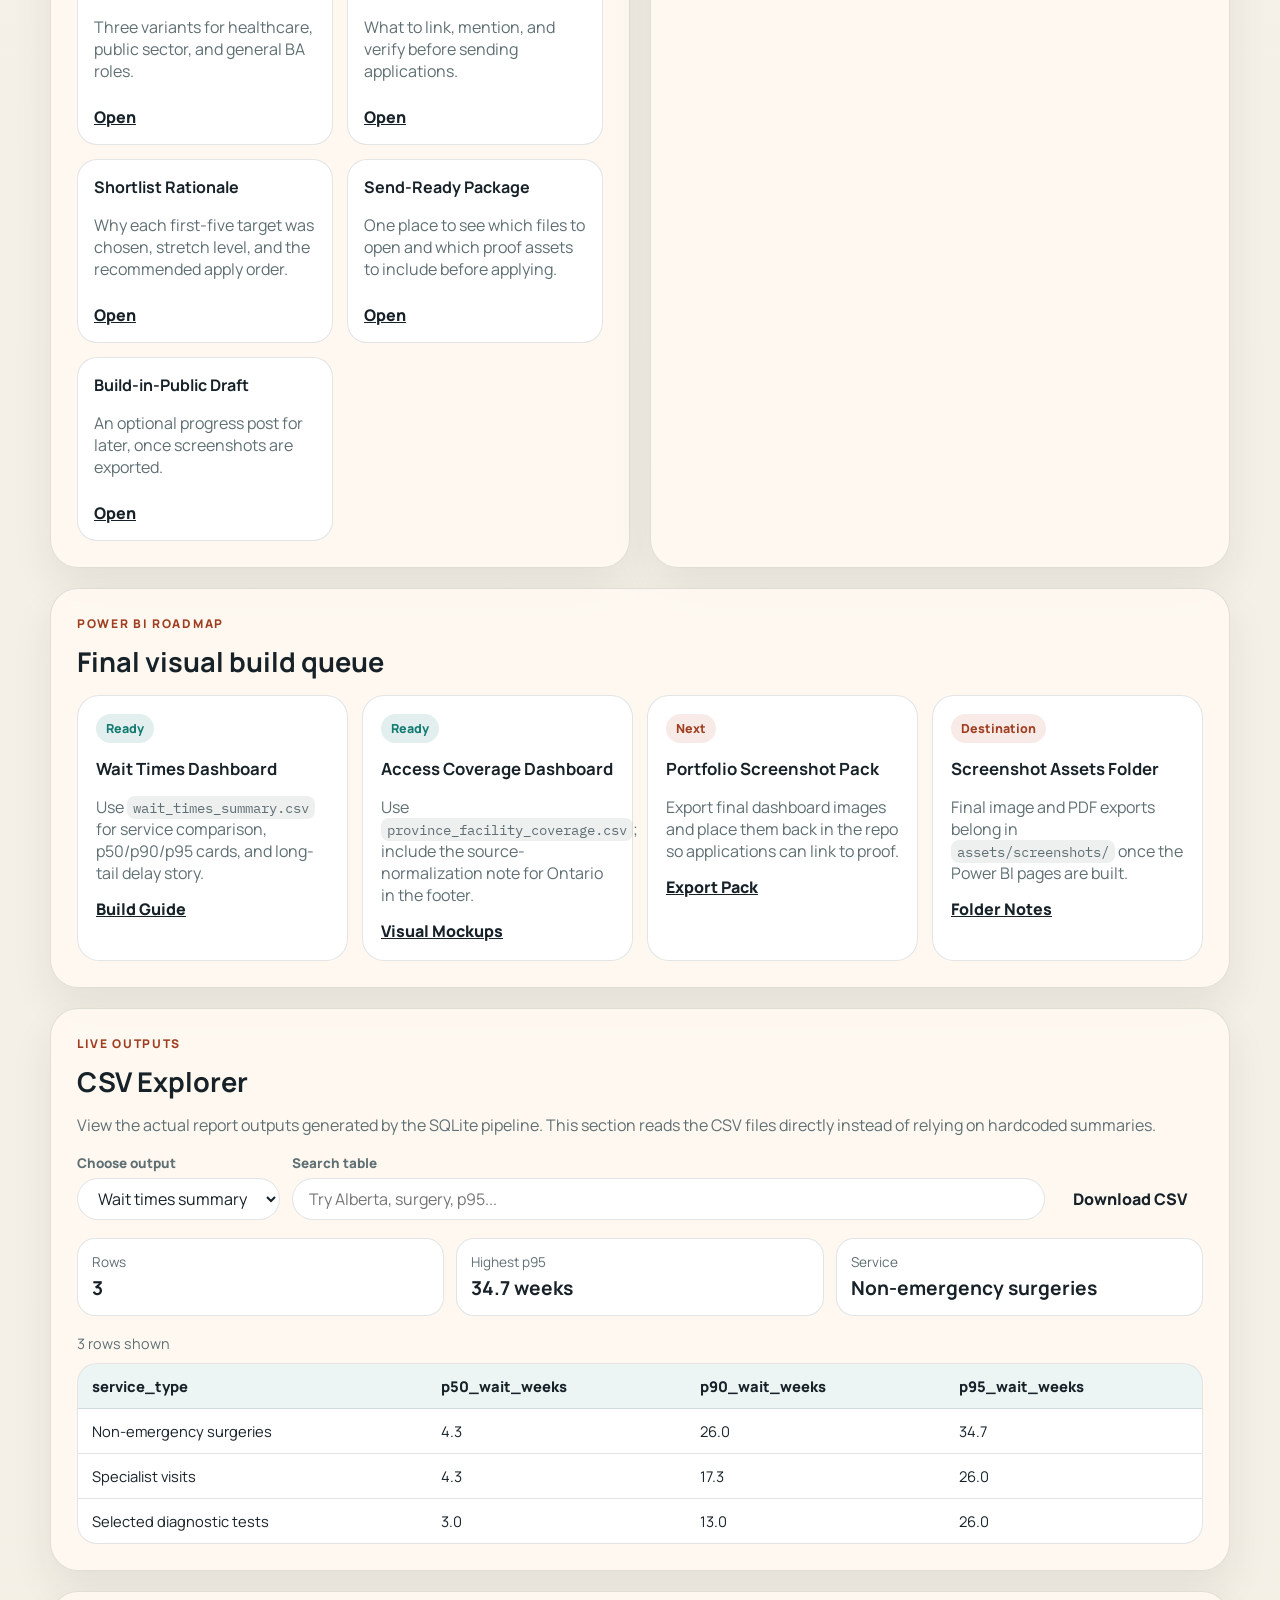
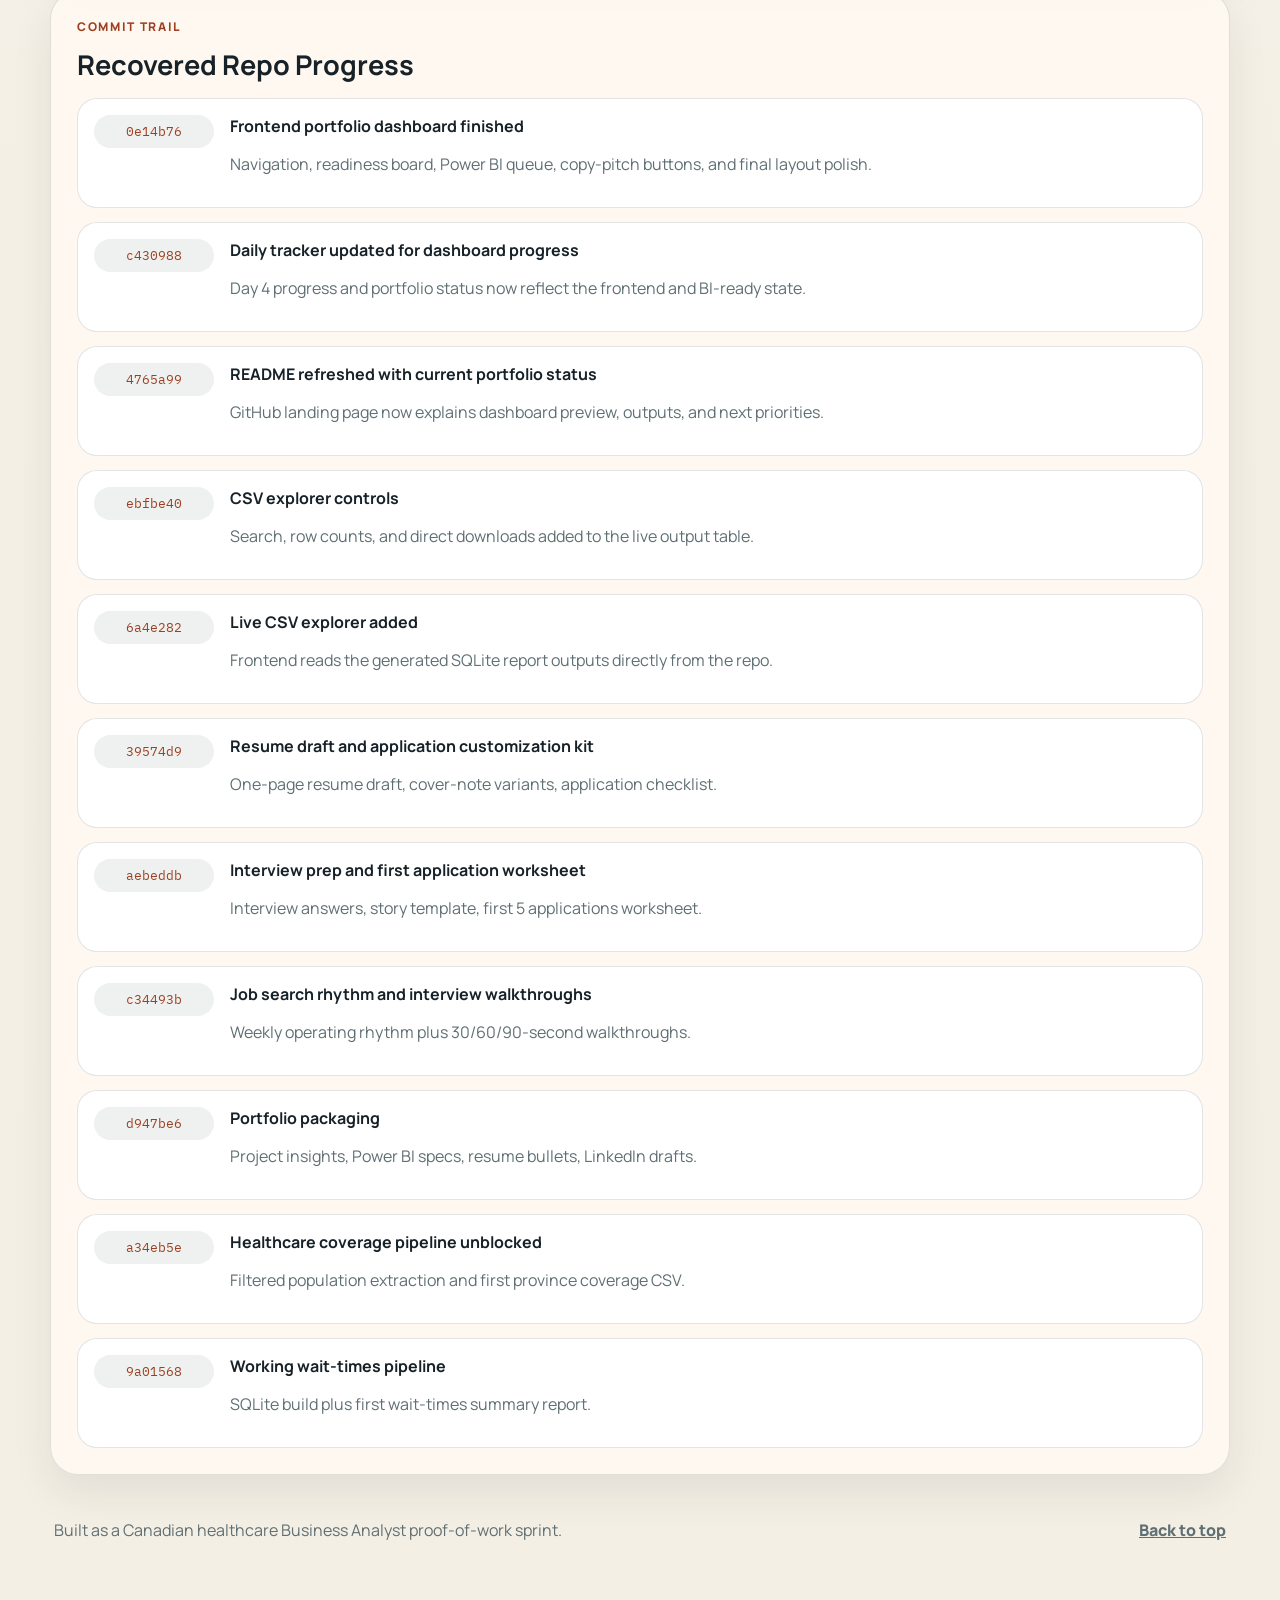
==== commit eb01a2b8: "Fix stale Still Left card claiming applications are unfilled" ====
--- a/frontend/index.html
+++ b/frontend/index.html
@@ -240,28 +240,28 @@
             </article>
             <article class="finish-card">
               <span>2</span>
-              <strong>First five real roles</strong>
-              <p>
-                Replace placeholders with real companies, links, stack-match
-                scores, and follow-up dates.
+              <strong>Interview delivery</strong>
+              <p>
+                Rehearse 60-second and 90-second stories using the final proof
+                package and Ontario fix story.
               </p>
             </article>
             <article class="finish-card">
               <span>3</span>
-              <strong>Interview delivery</strong>
-              <p>
-                Rehearse 60-second and 90-second stories using the final proof
-                package and Ontario fix story.
+              <strong>Send-ready proof package</strong>
+              <p>
+                Package the repo link, dashboard URL, previews, and final
+                exports into one send-ready proof set before applying.
               </p>
             </article>
           </div>
           <div class="resource-links">
             <a href="../docs/project-finish-checklist.md">Open Finish Checklist</a>
-            <a href="../tracker/first-five-applications.md"
-              >Open Application Worksheet</a
-            >
-            <a href="../docs/application-proof-checklist.md"
-              >Open Proof Checklist</a
+            <a href="../docs/application-shortlist-rationale.md"
+              >Open Shortlist Rationale</a
+            >
+            <a href="../docs/send-ready-application-package.md"
+              >Open Send-Ready Package</a
             >
           </div>
         </section>
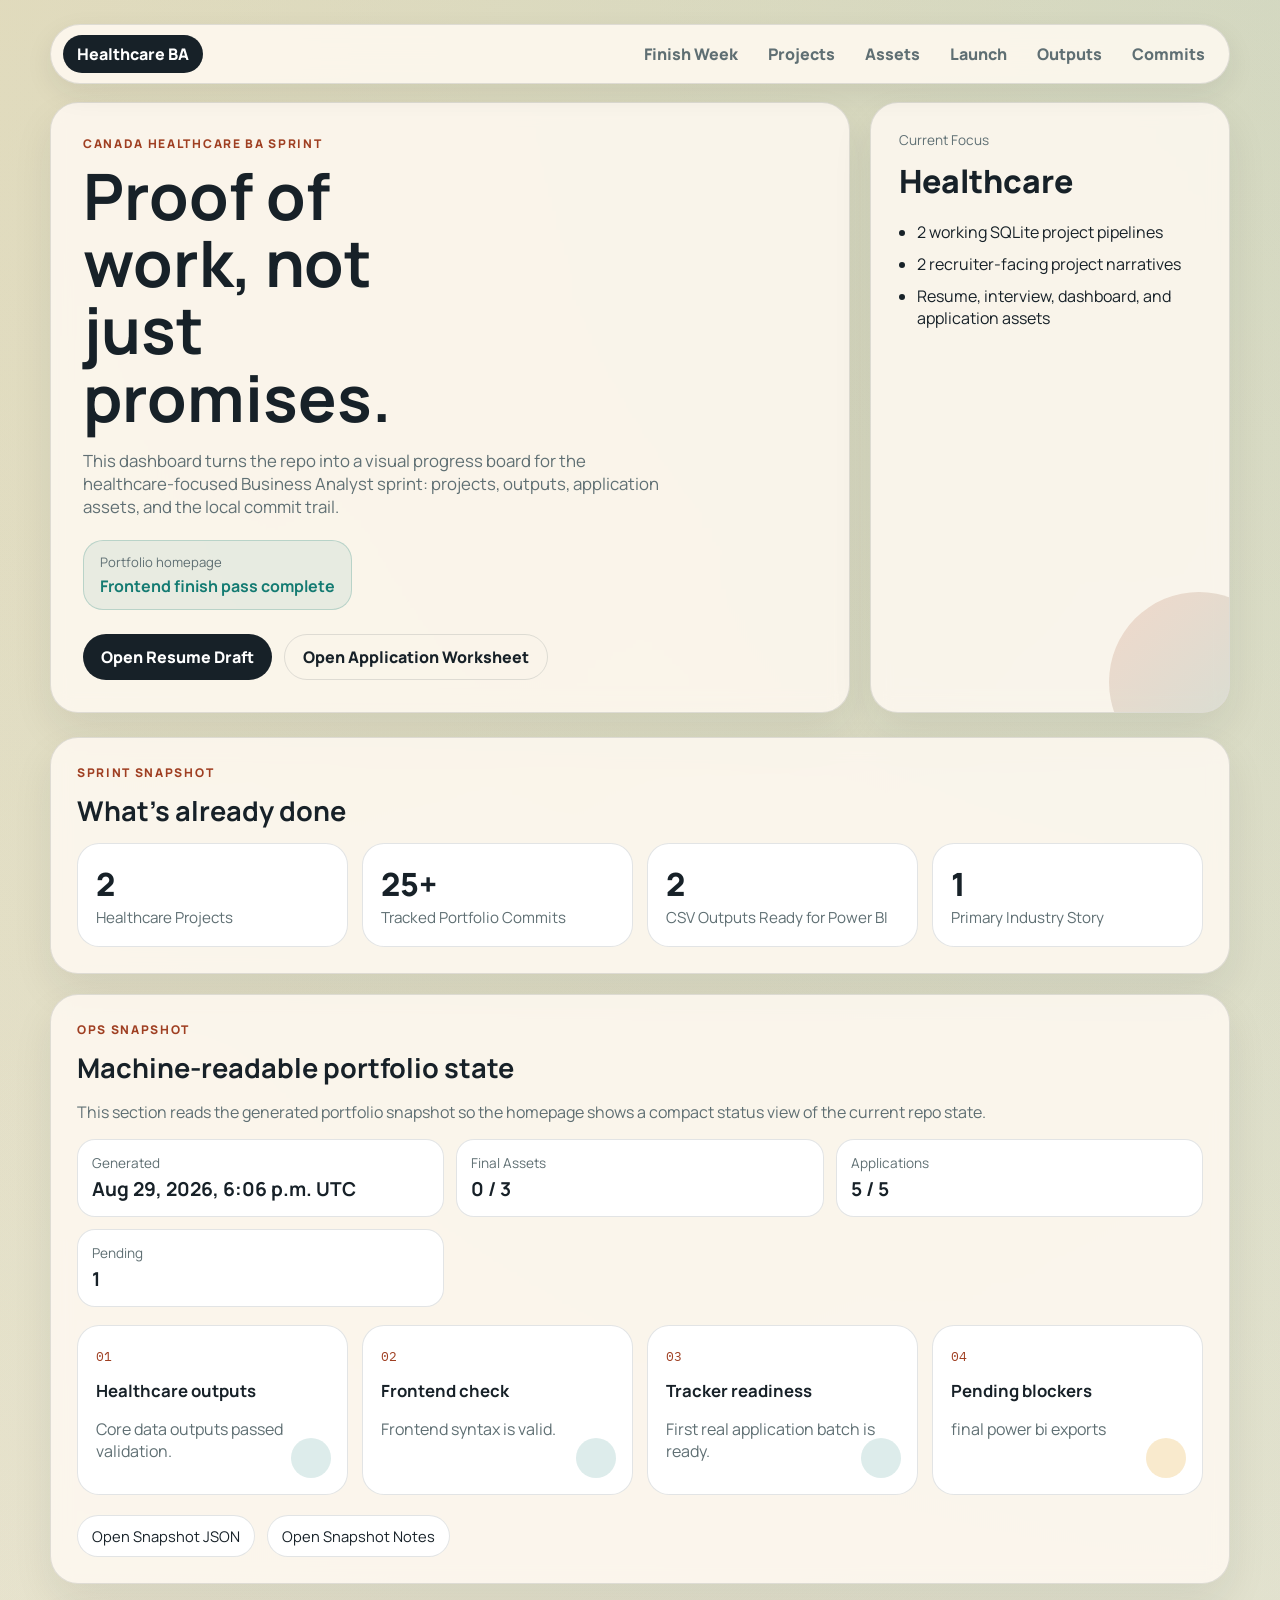
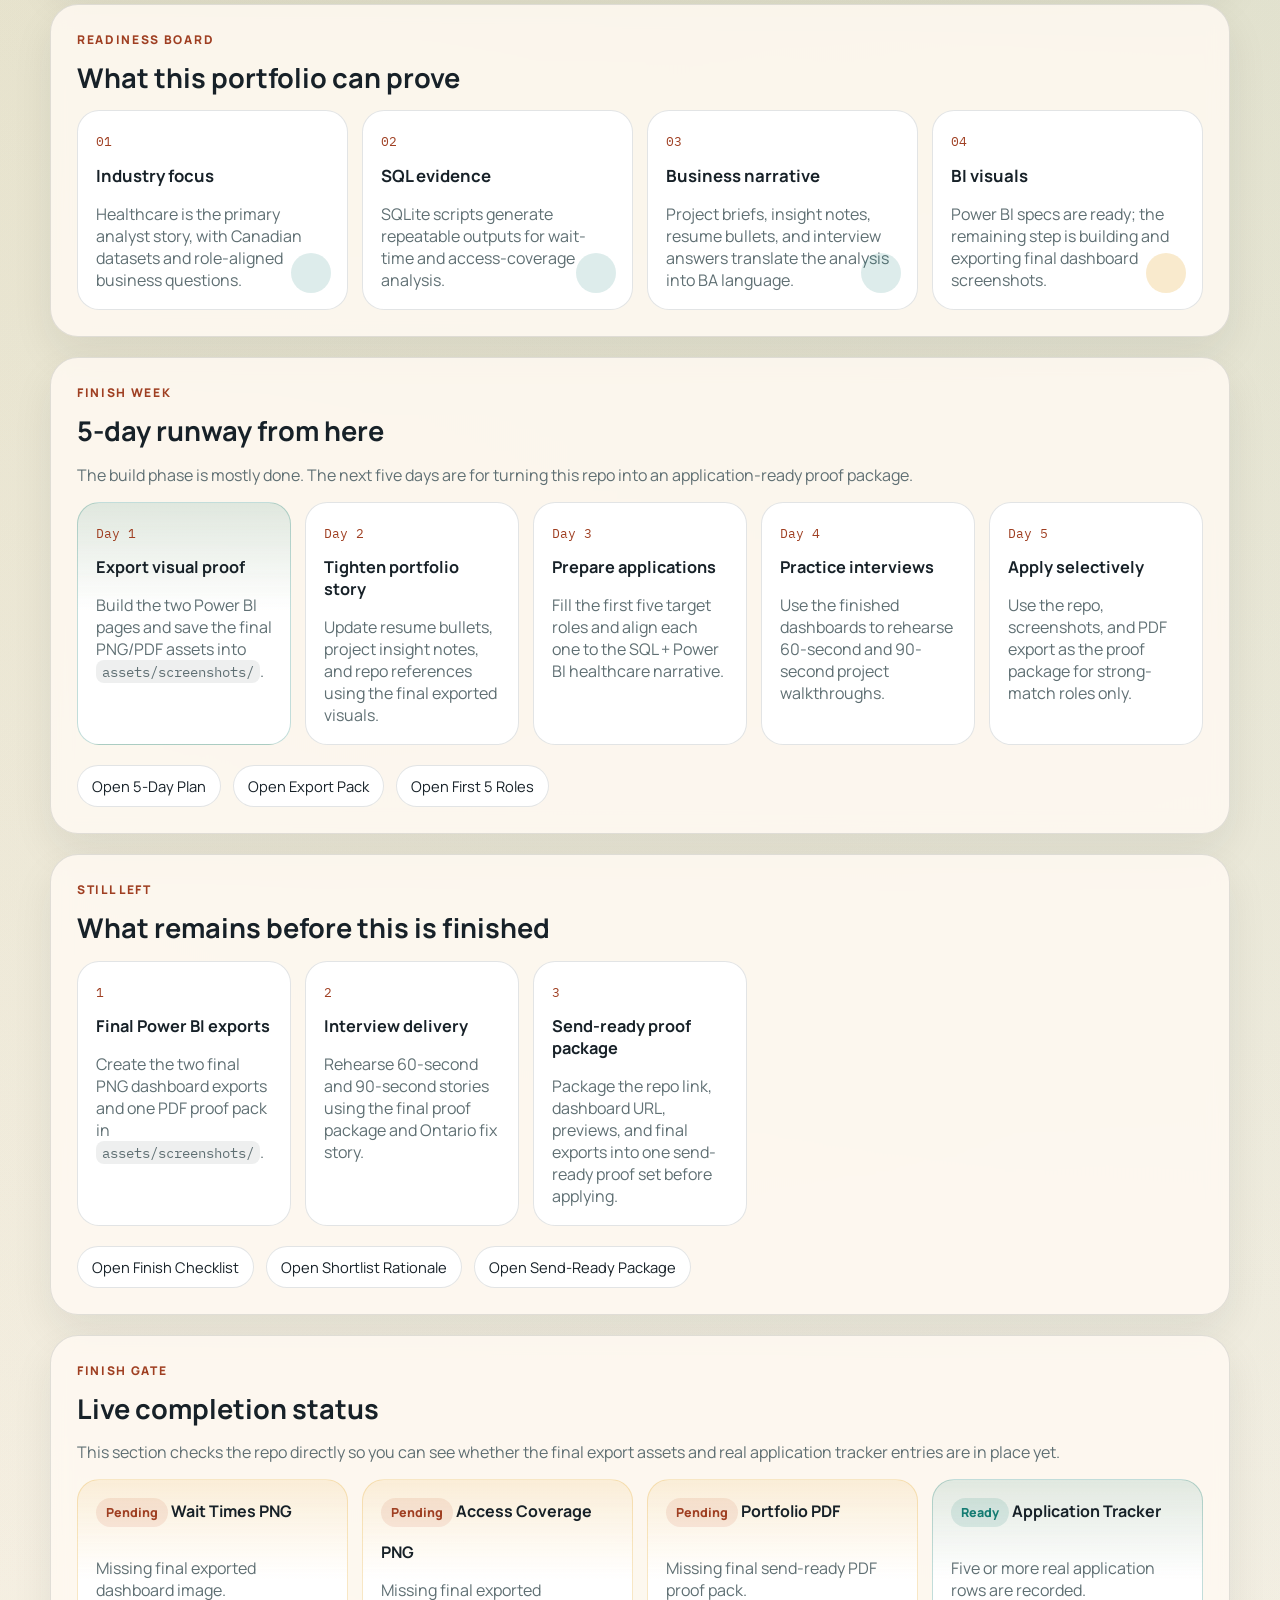
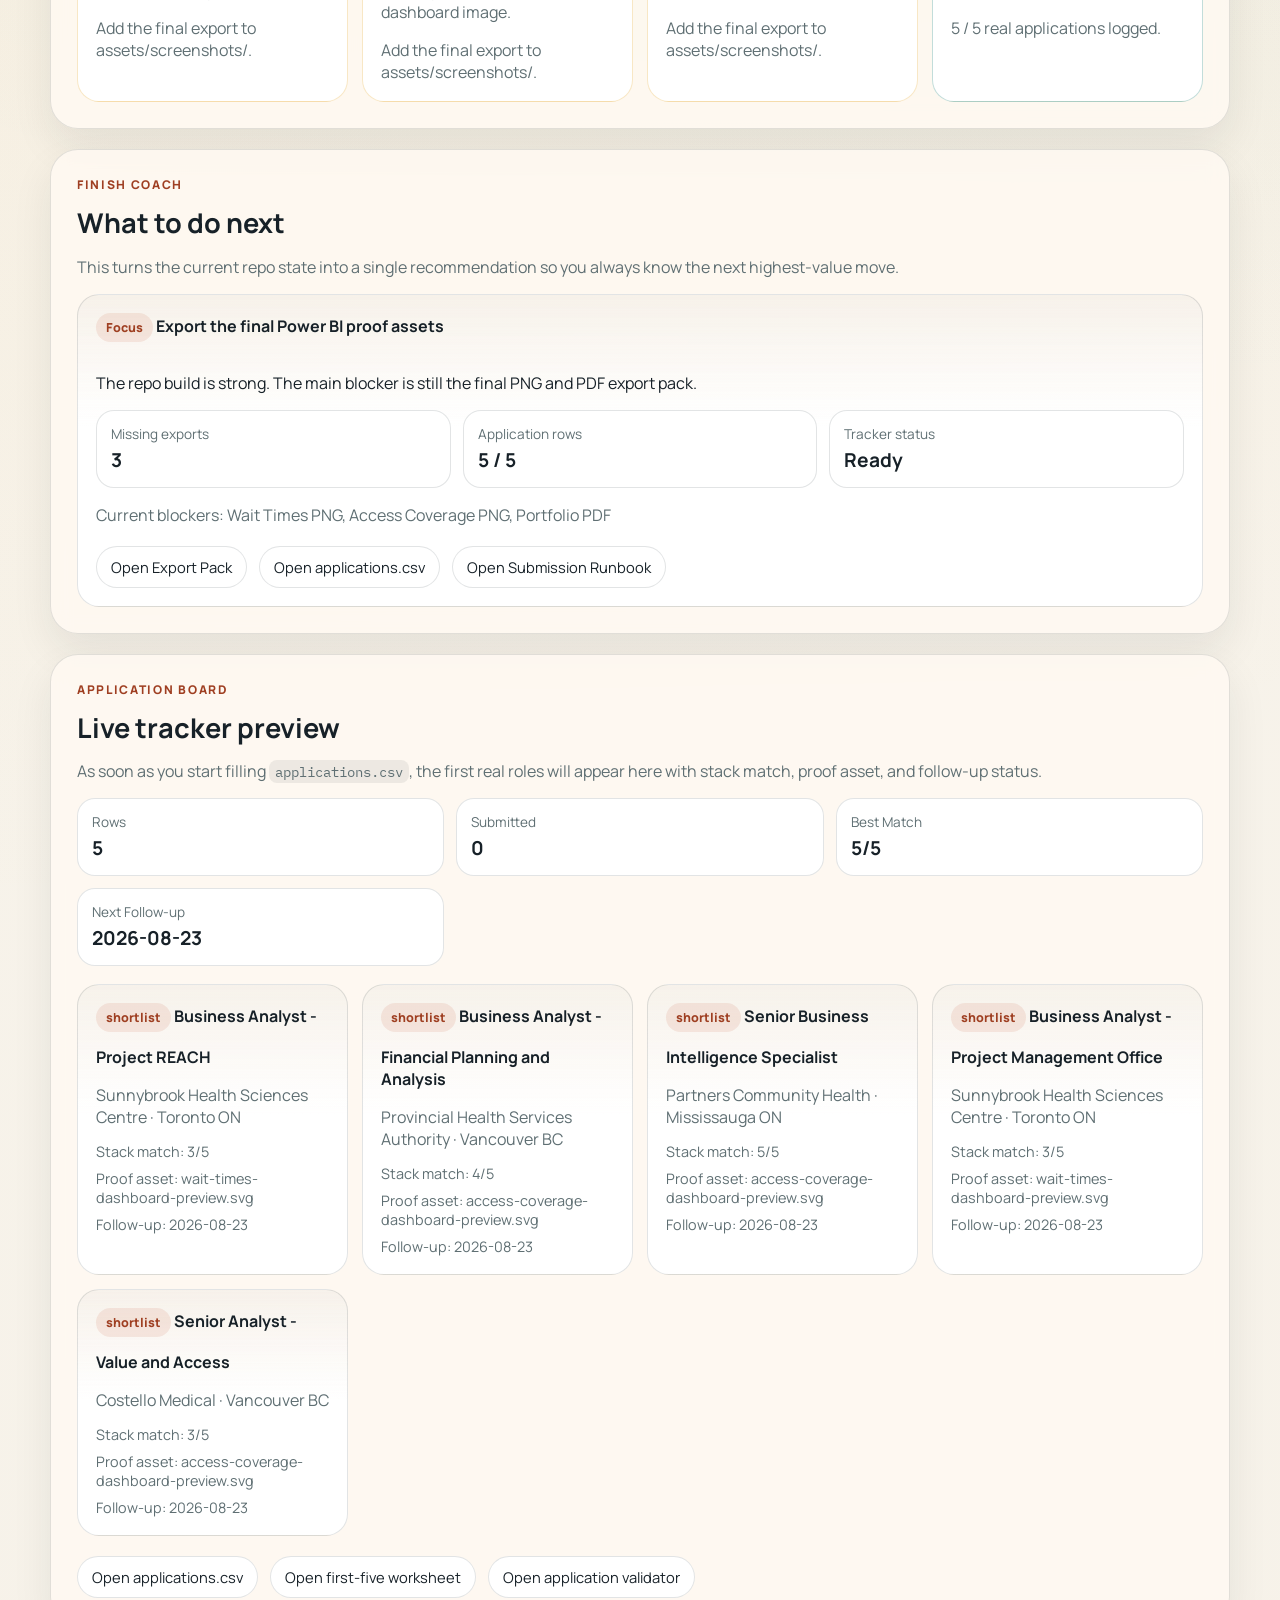
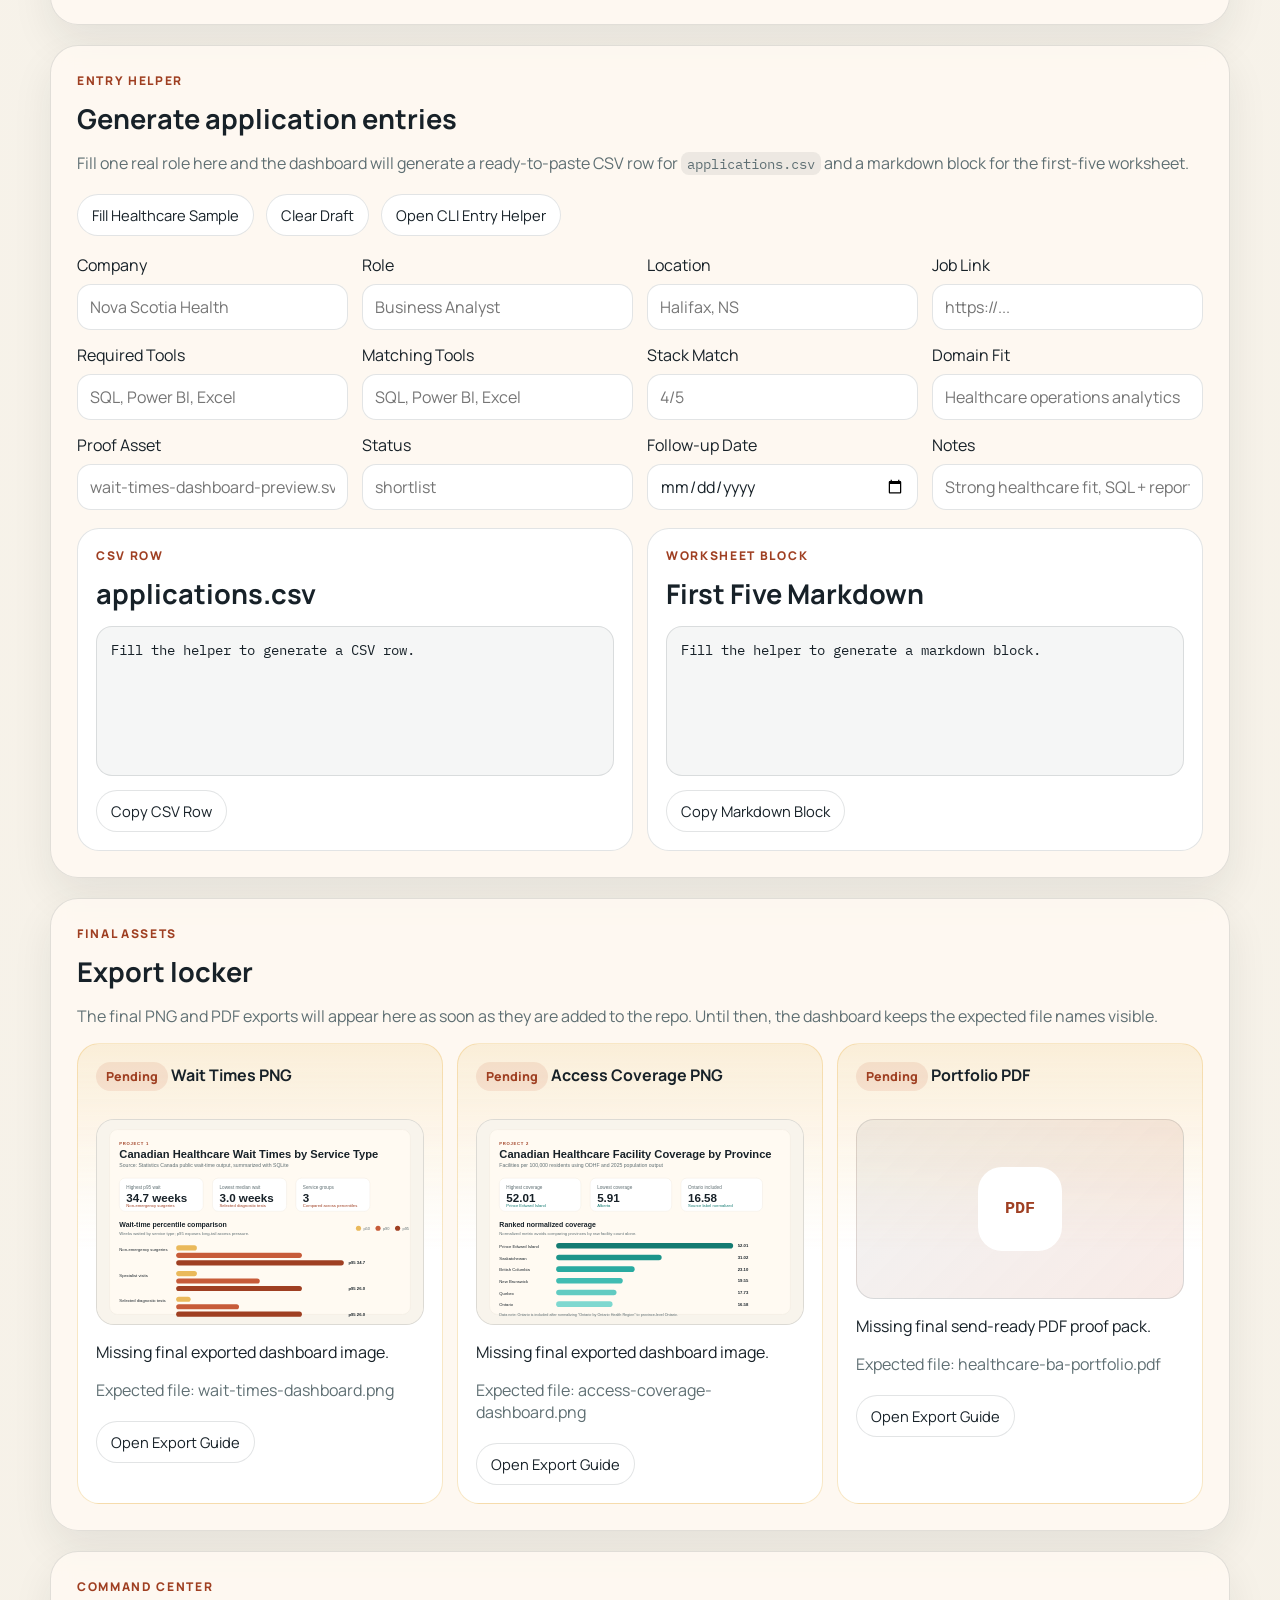
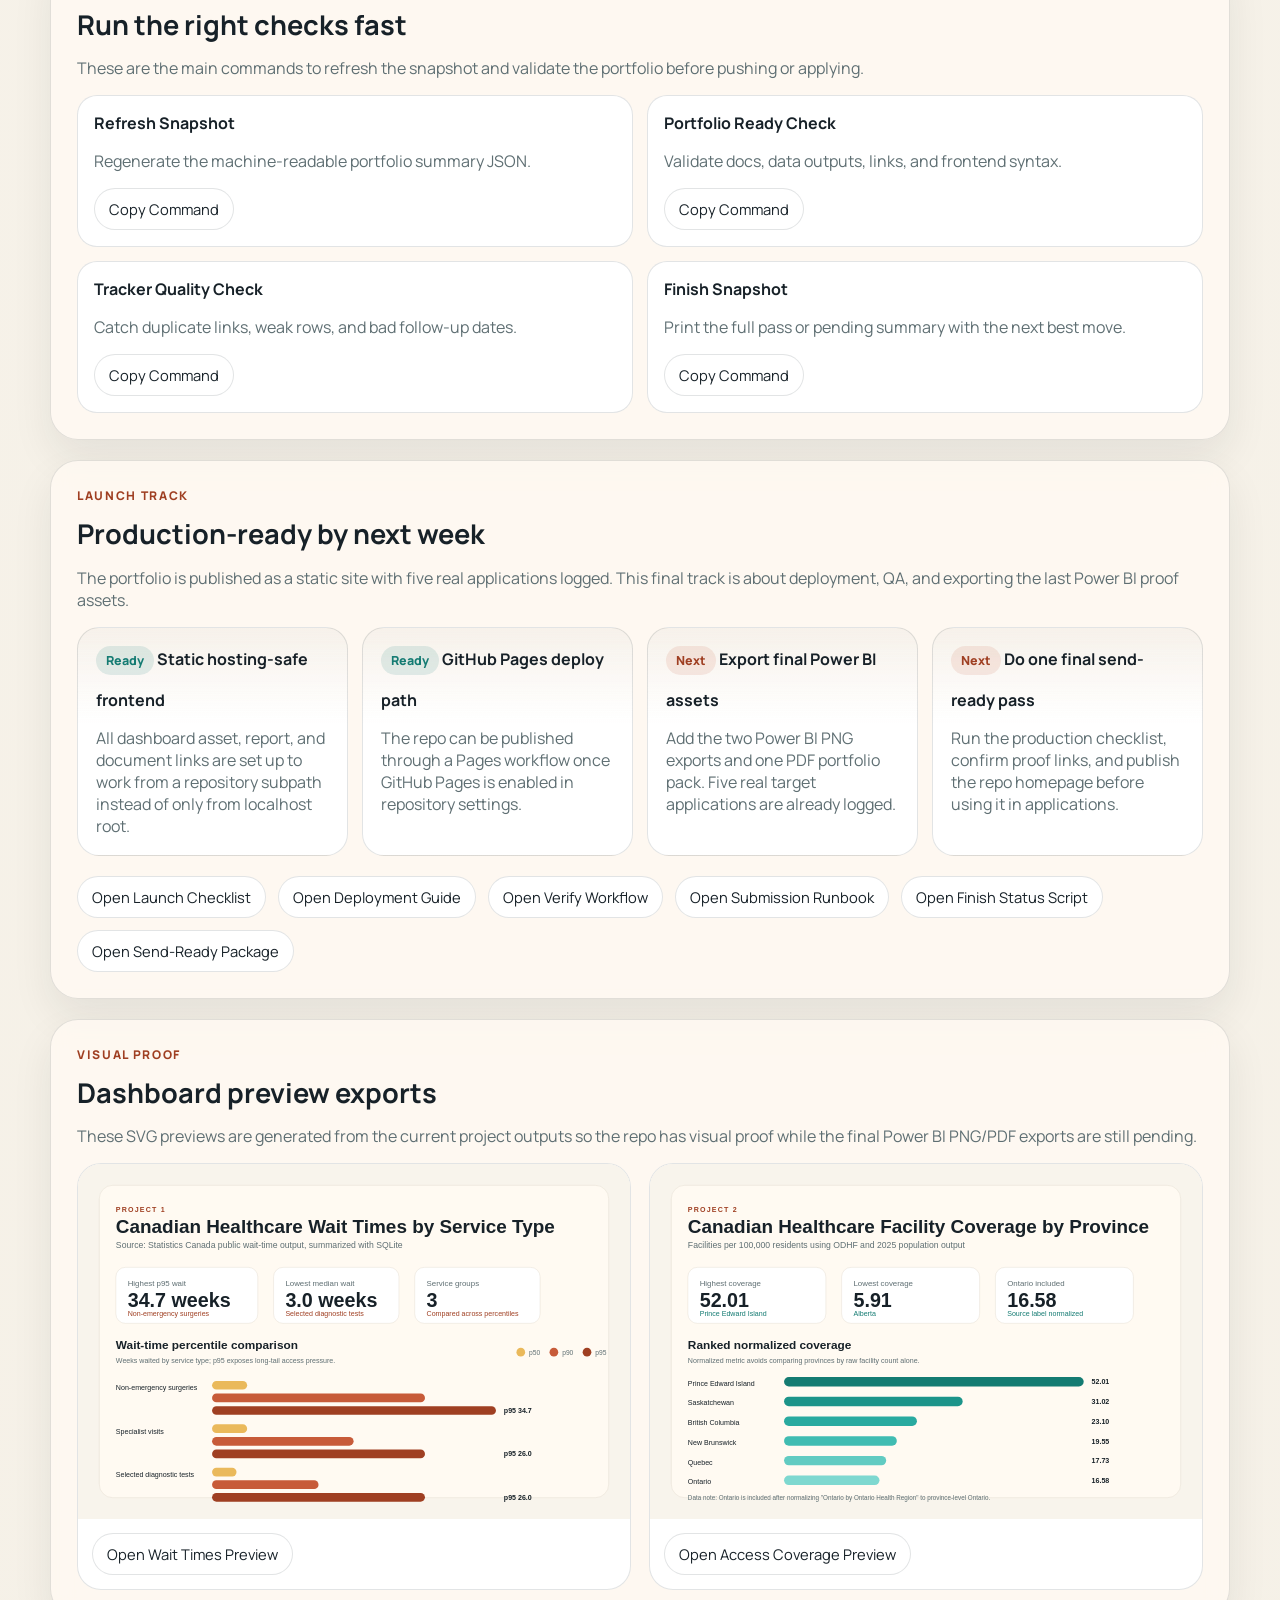
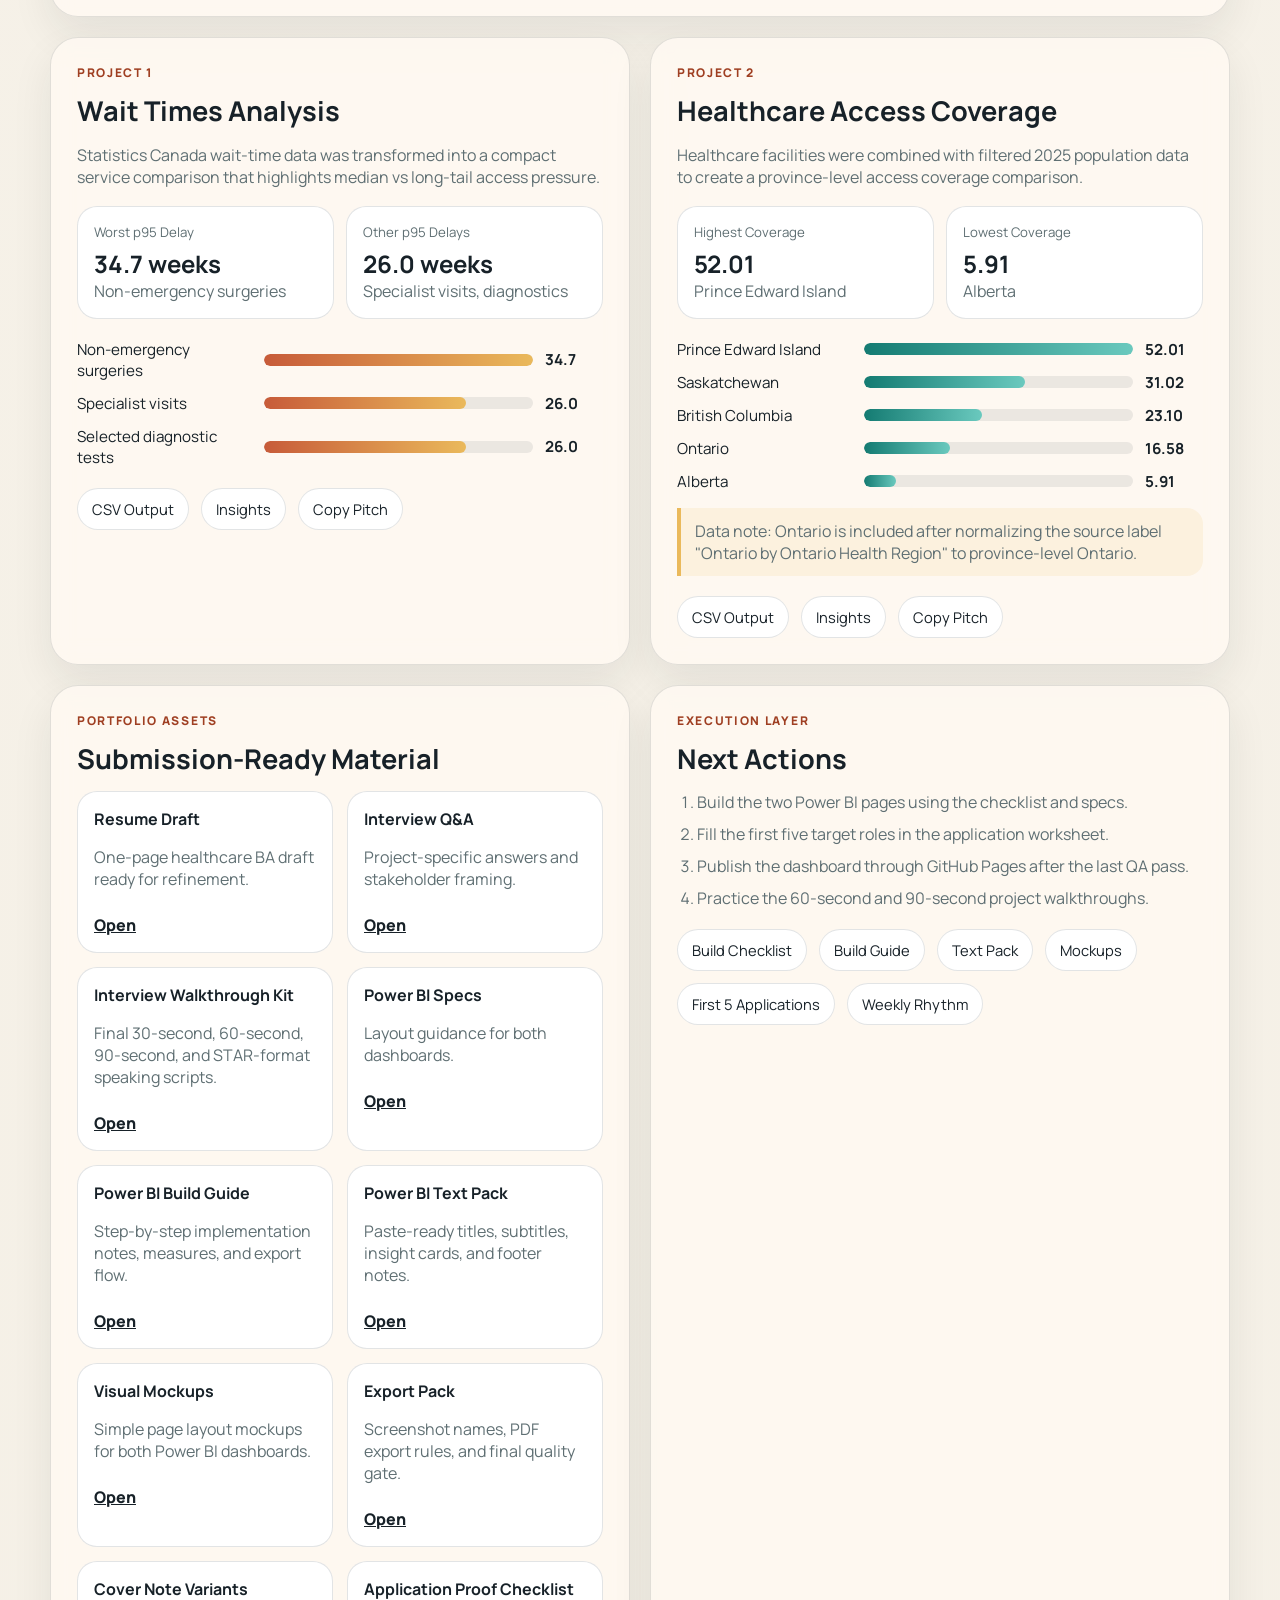
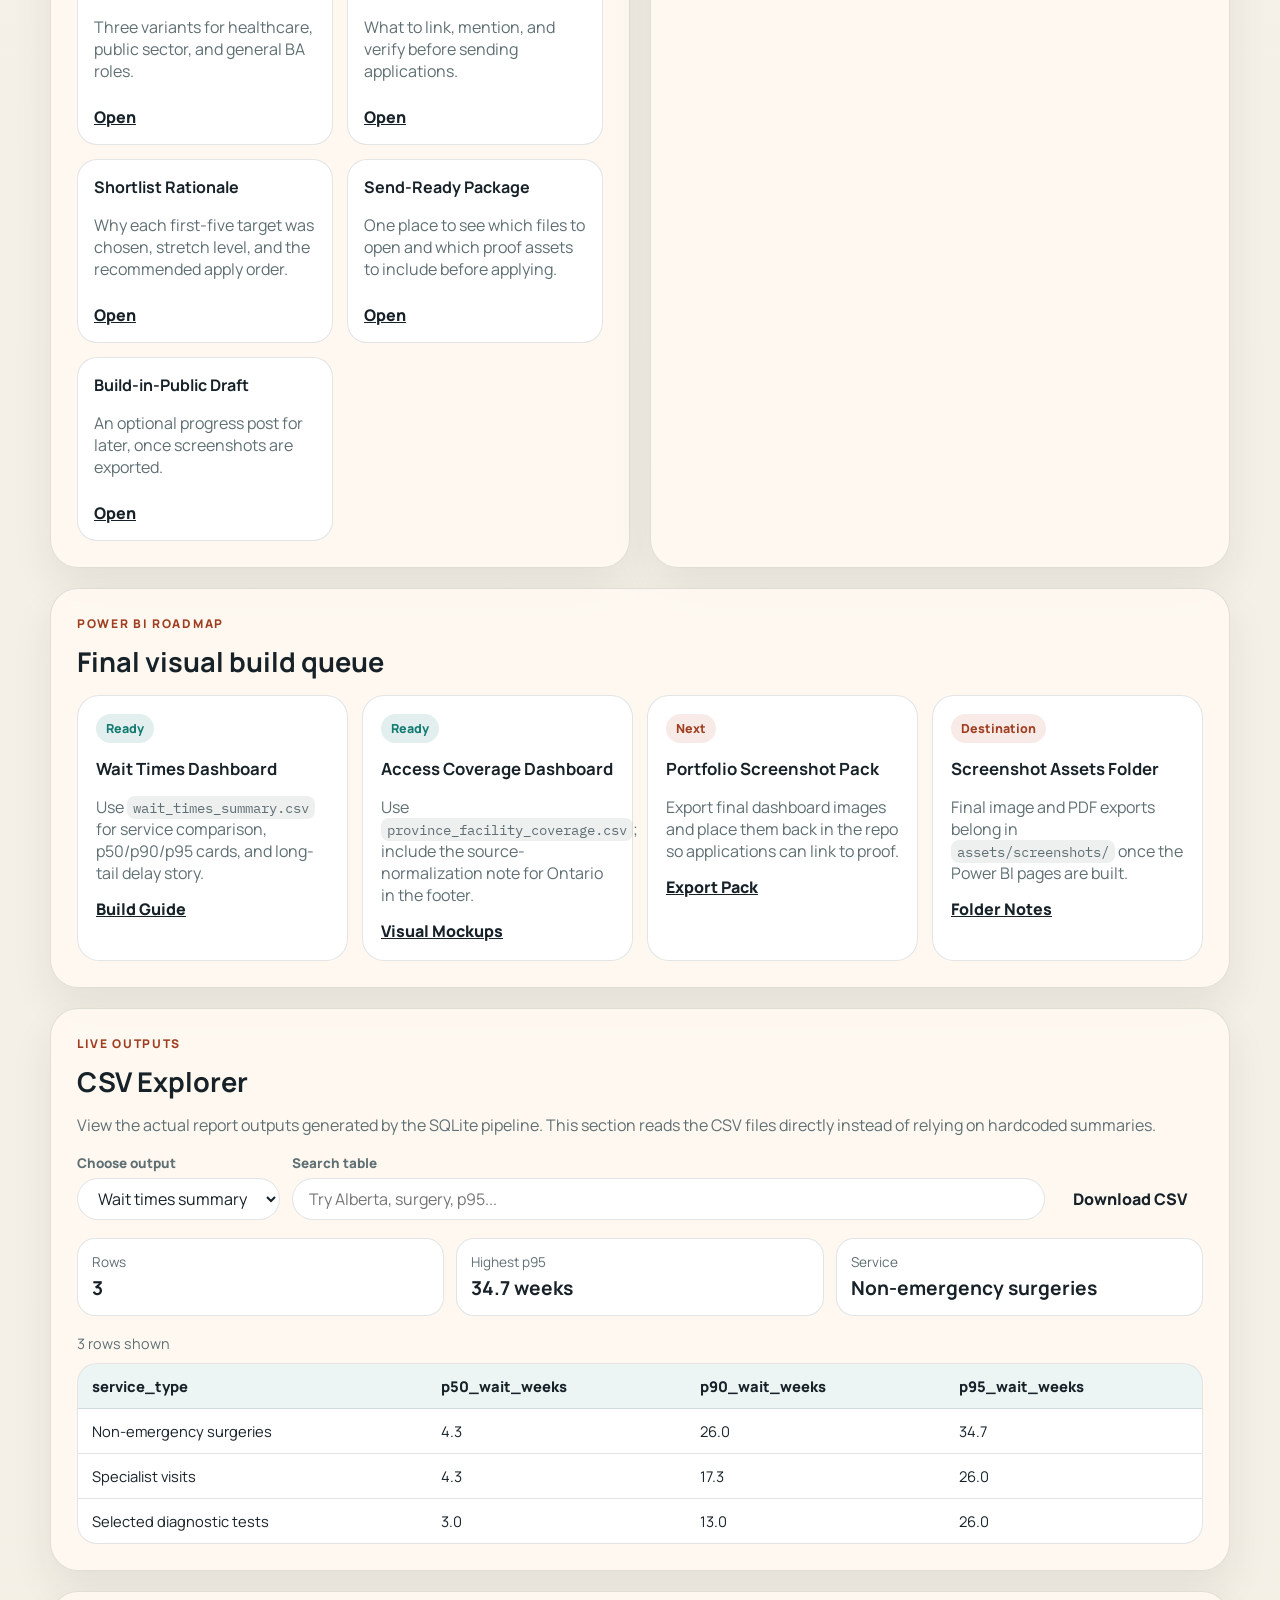
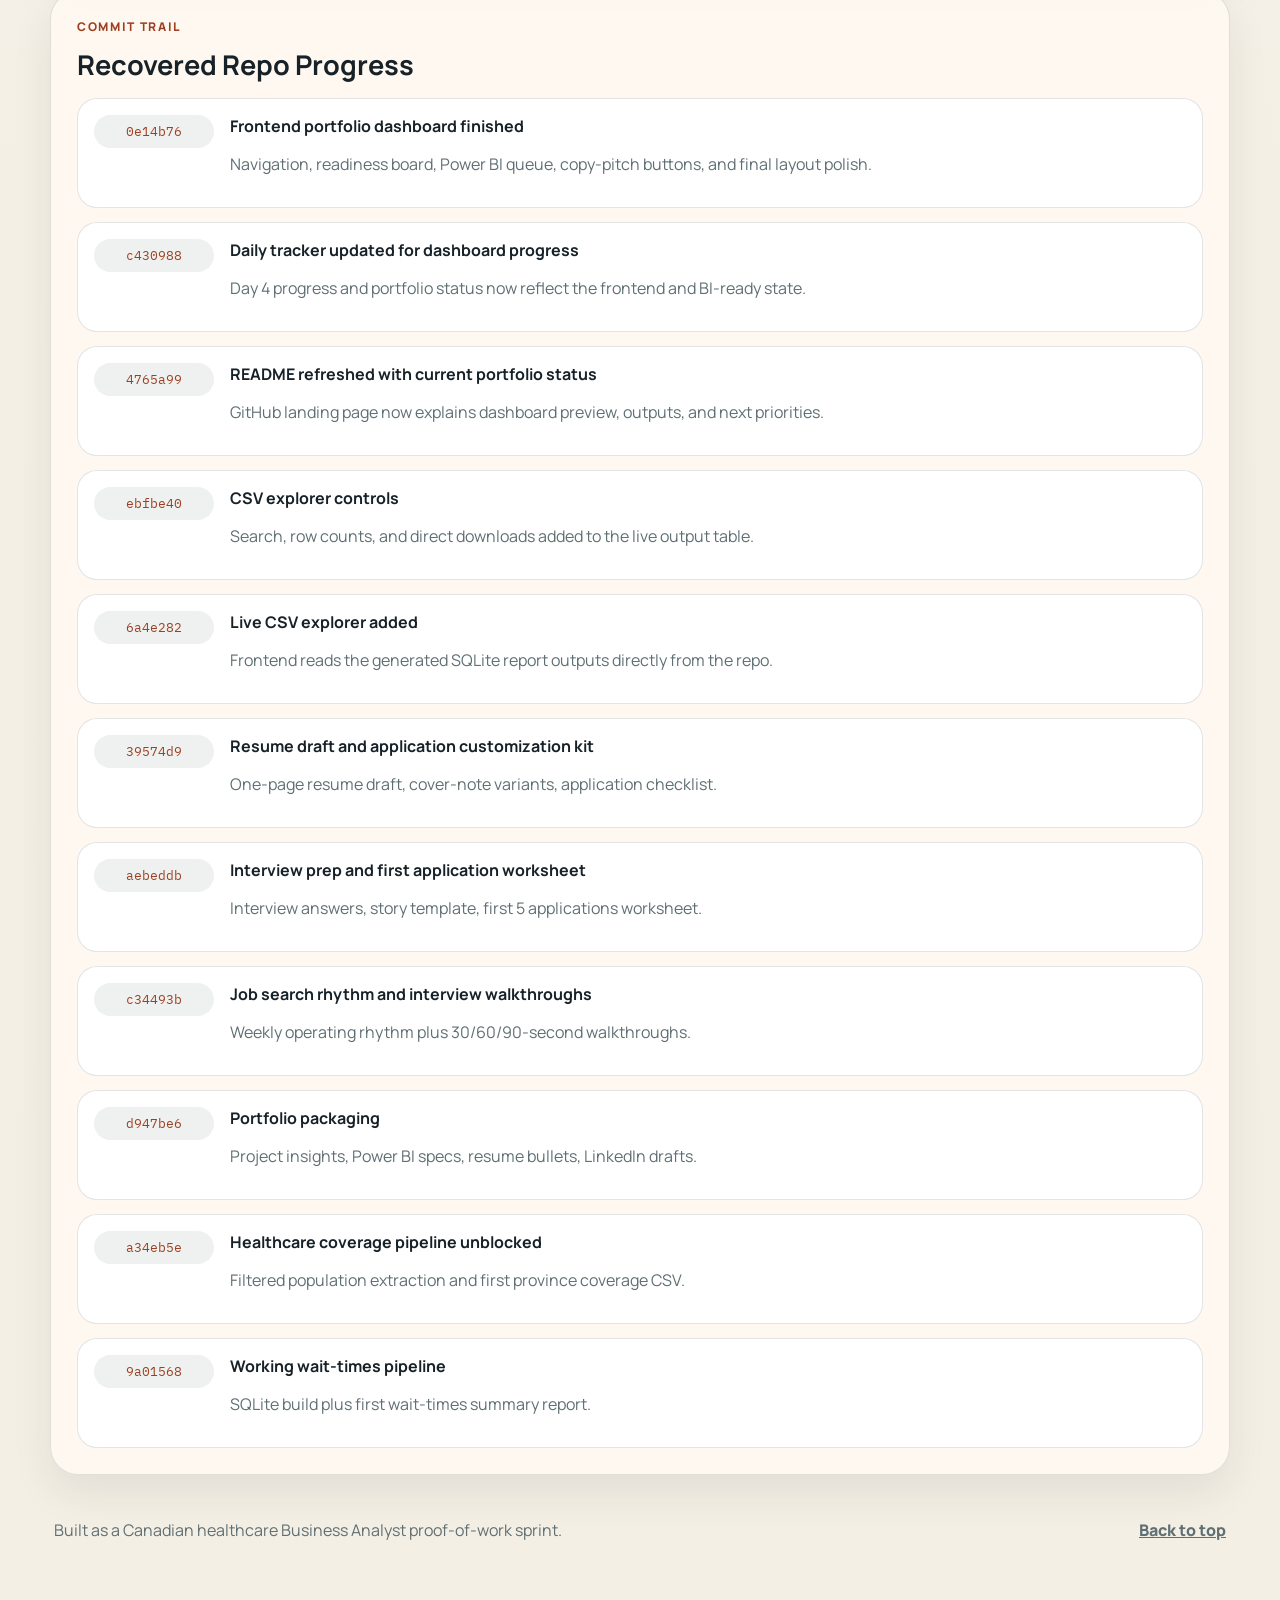
==== commit 31668fb7: "Fix stale placeholder copy in Launch Track section" ====
--- a/frontend/index.html
+++ b/frontend/index.html
@@ -479,9 +479,9 @@
             <h2>Production-ready by next week</h2>
           </div>
           <p class="section-text">
-            The portfolio can now be published as a static site. This final
-            track is about deployment, QA, and replacing placeholders with the
-            last proof assets before applications start.
+            The portfolio is published as a static site with five real
+            applications logged. This final track is about deployment, QA,
+            and exporting the last Power BI proof assets.
           </p>
           <div class="launch-grid">
             <article class="launch-card">
@@ -503,10 +503,10 @@
             </article>
             <article class="launch-card">
               <span class="board-status next">Next</span>
-              <strong>Replace final placeholders</strong>
-              <p>
-                Add the two Power BI PNG exports, one PDF portfolio pack, and
-                five real target applications.
+              <strong>Export final Power BI assets</strong>
+              <p>
+                Add the two Power BI PNG exports and one PDF portfolio pack.
+                Five real target applications are already logged.
               </p>
             </article>
             <article class="launch-card">
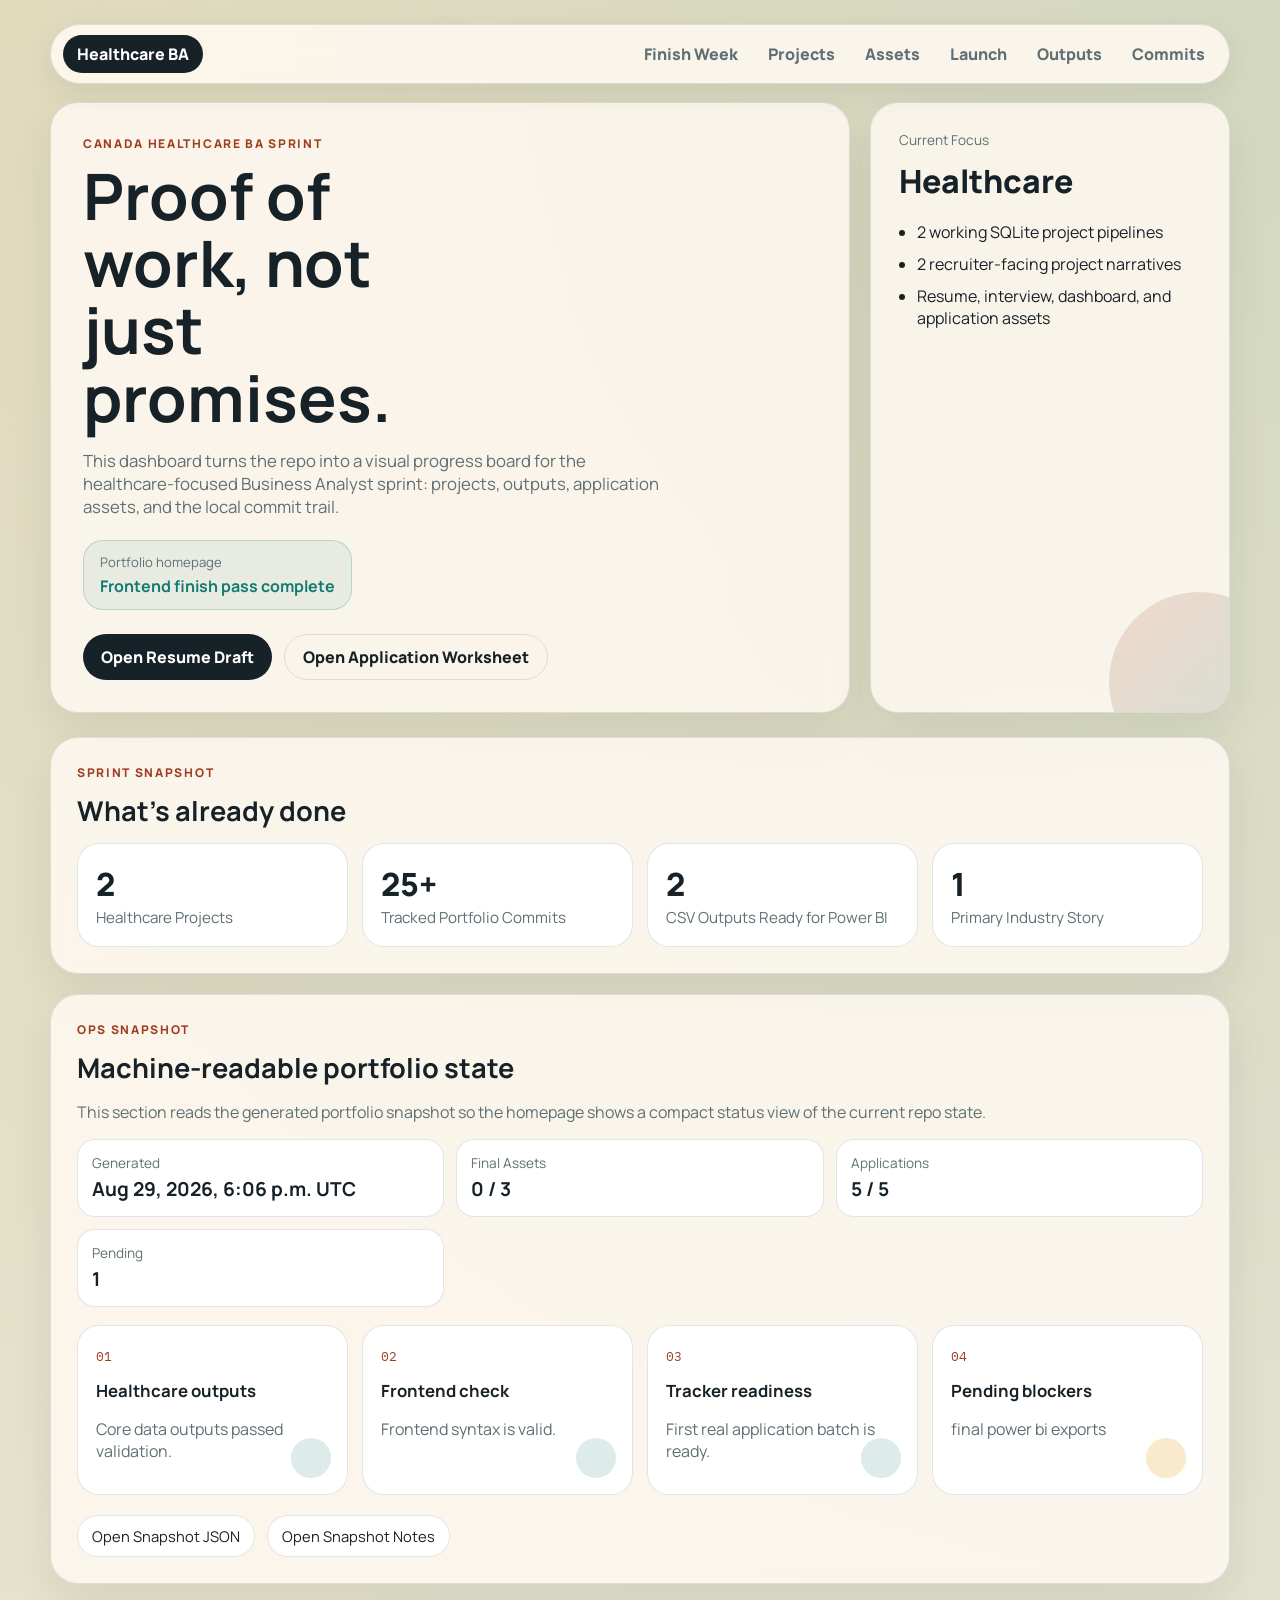
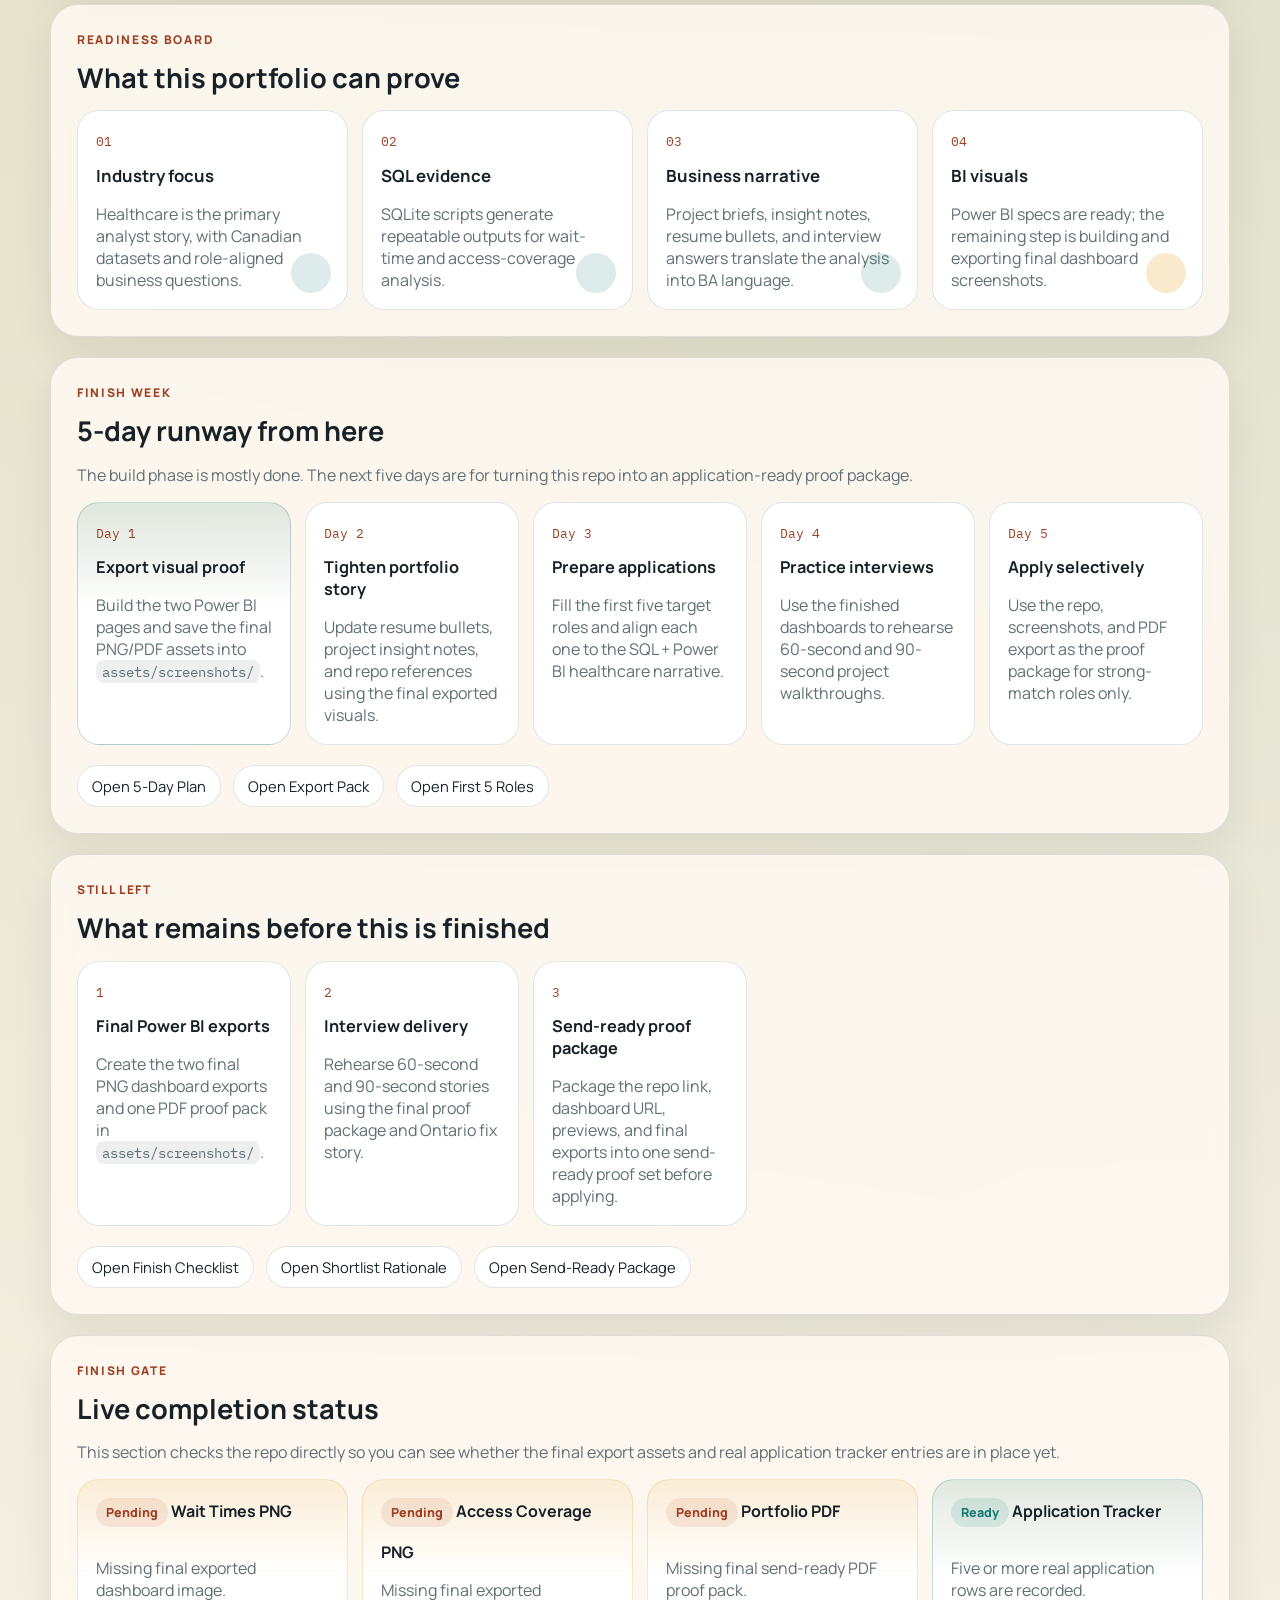
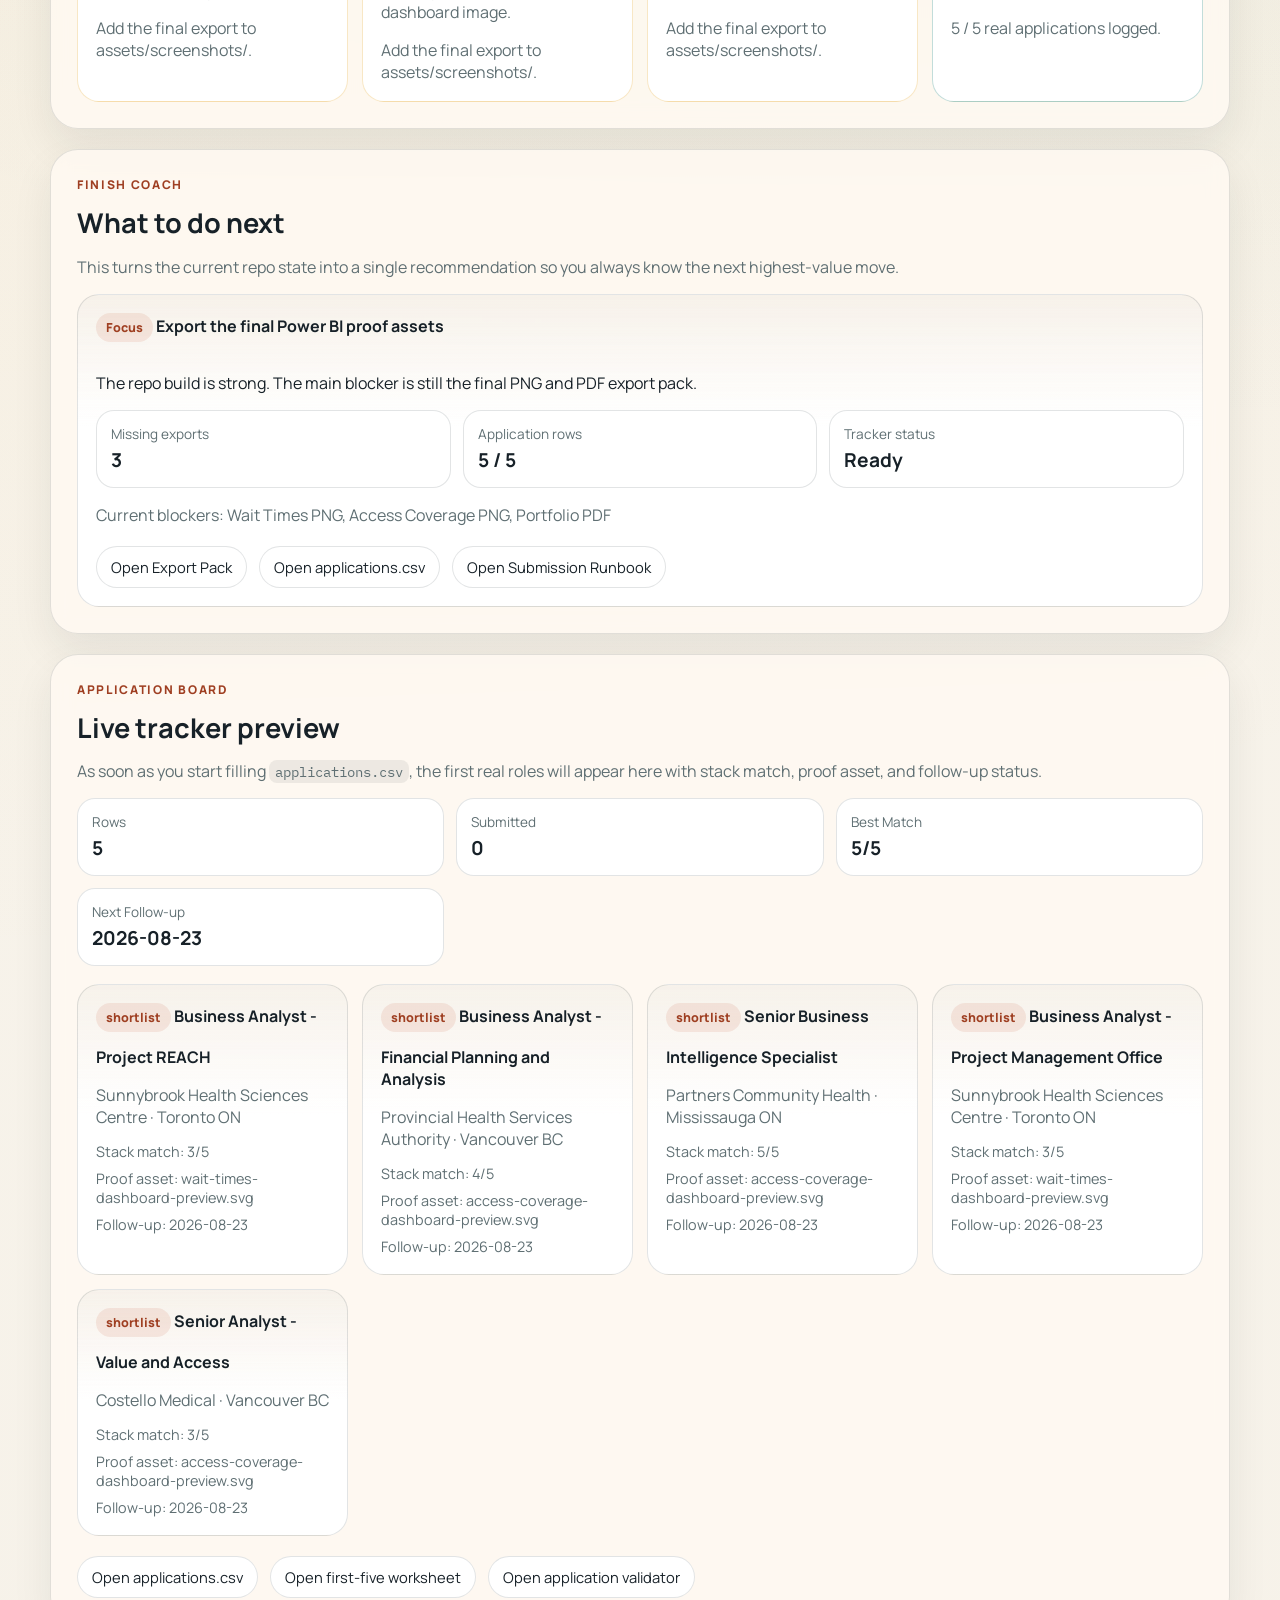
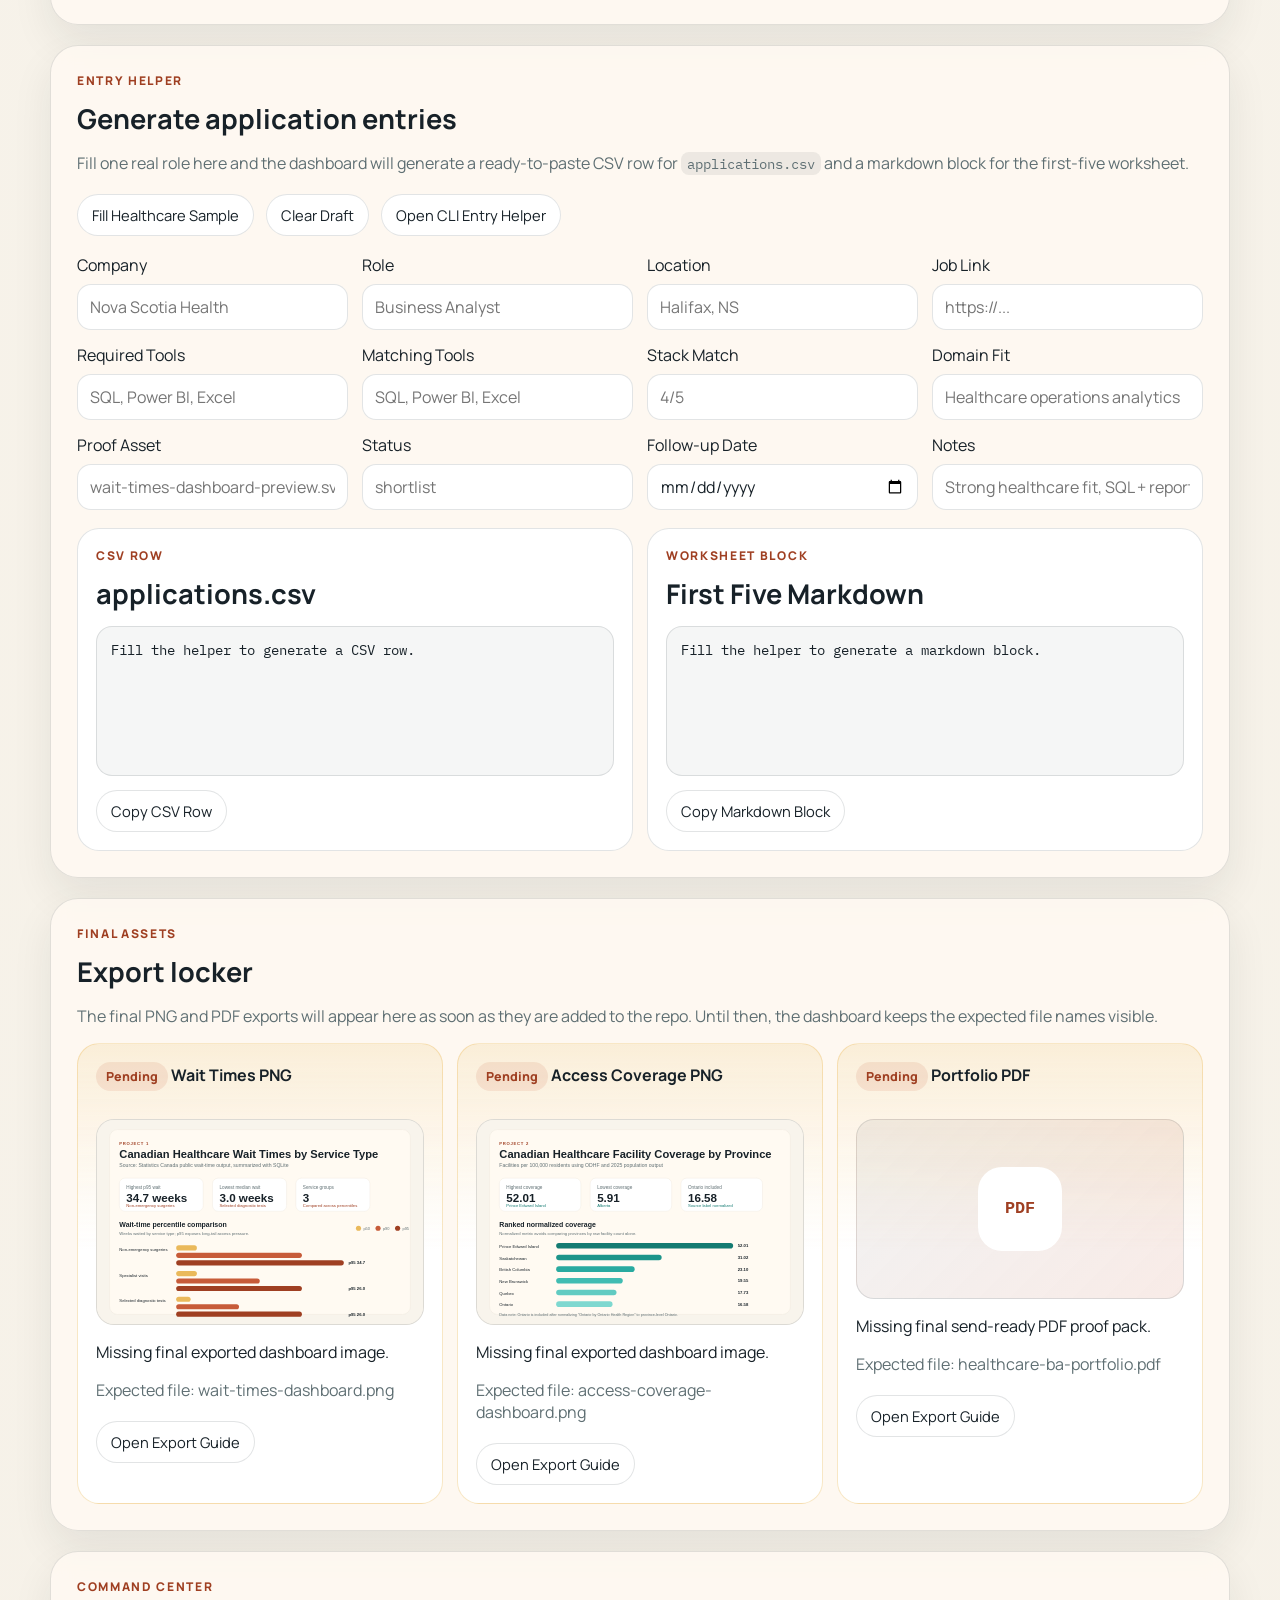
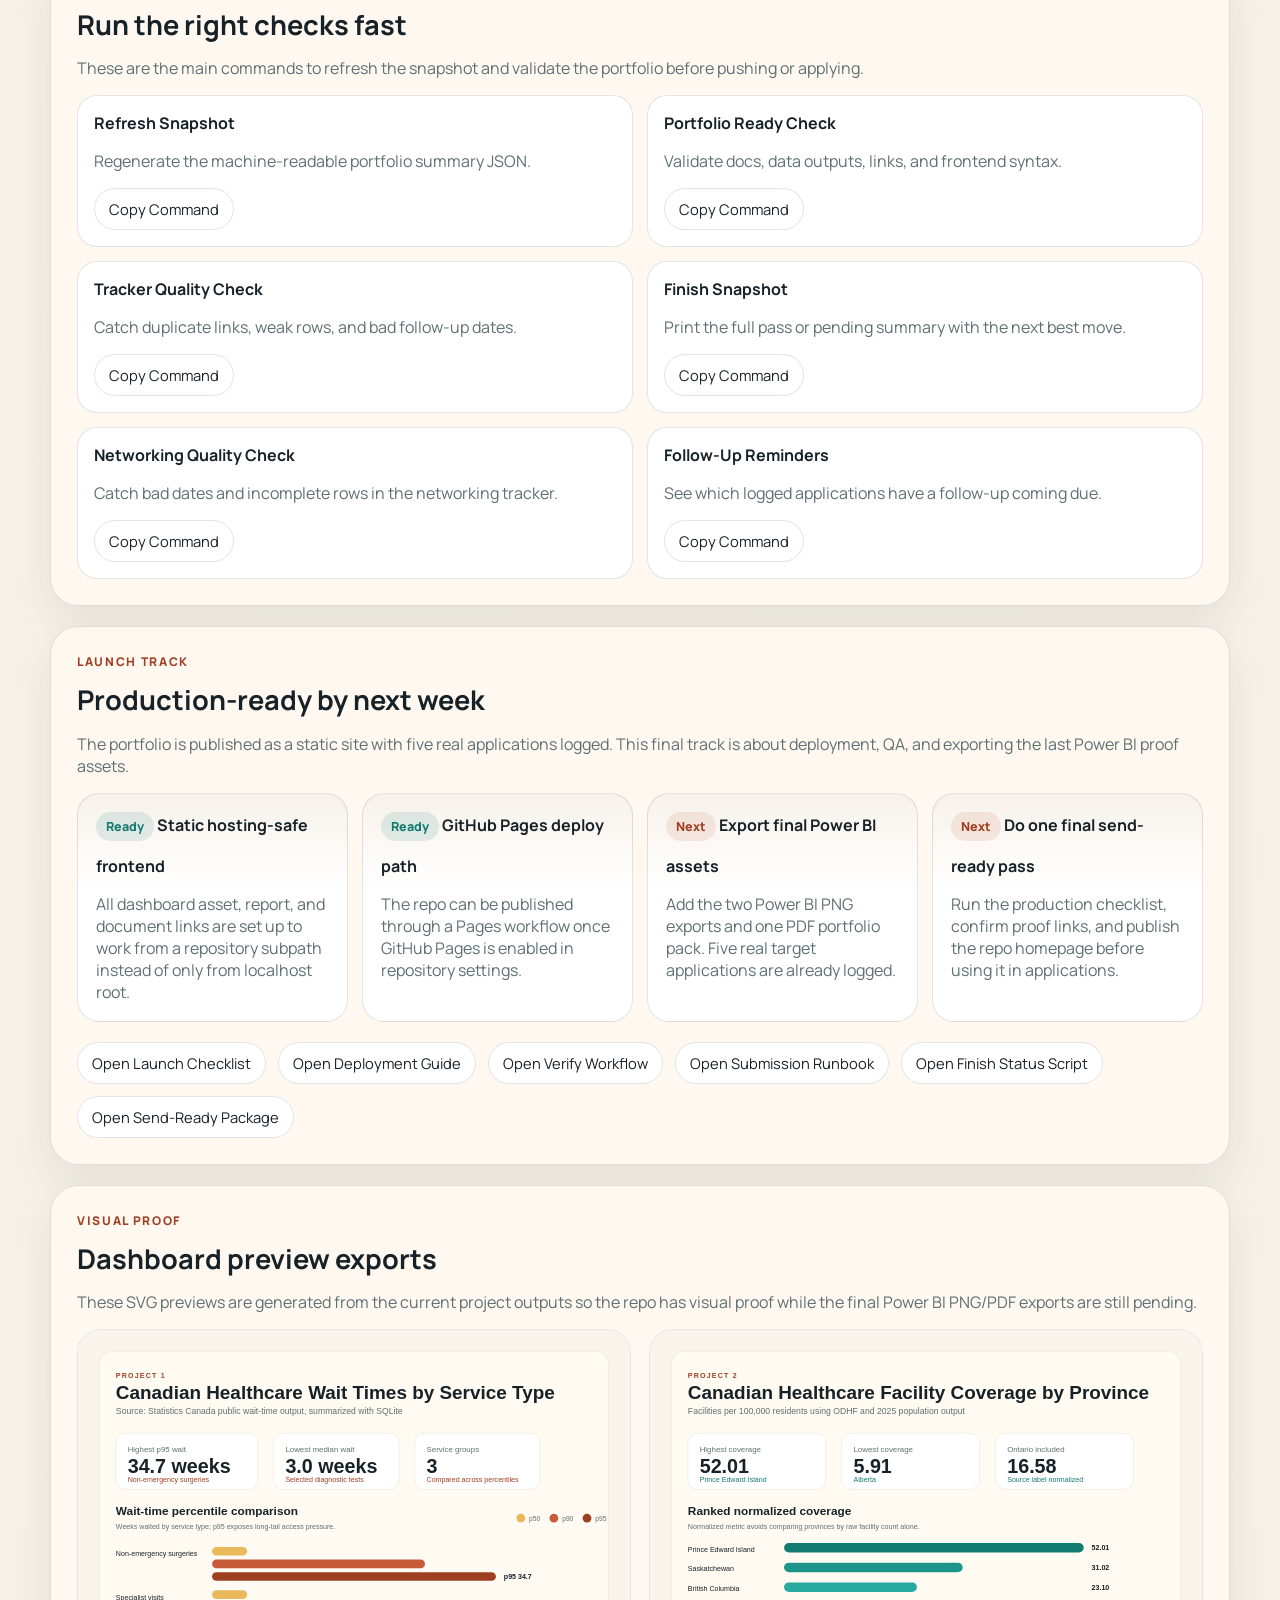
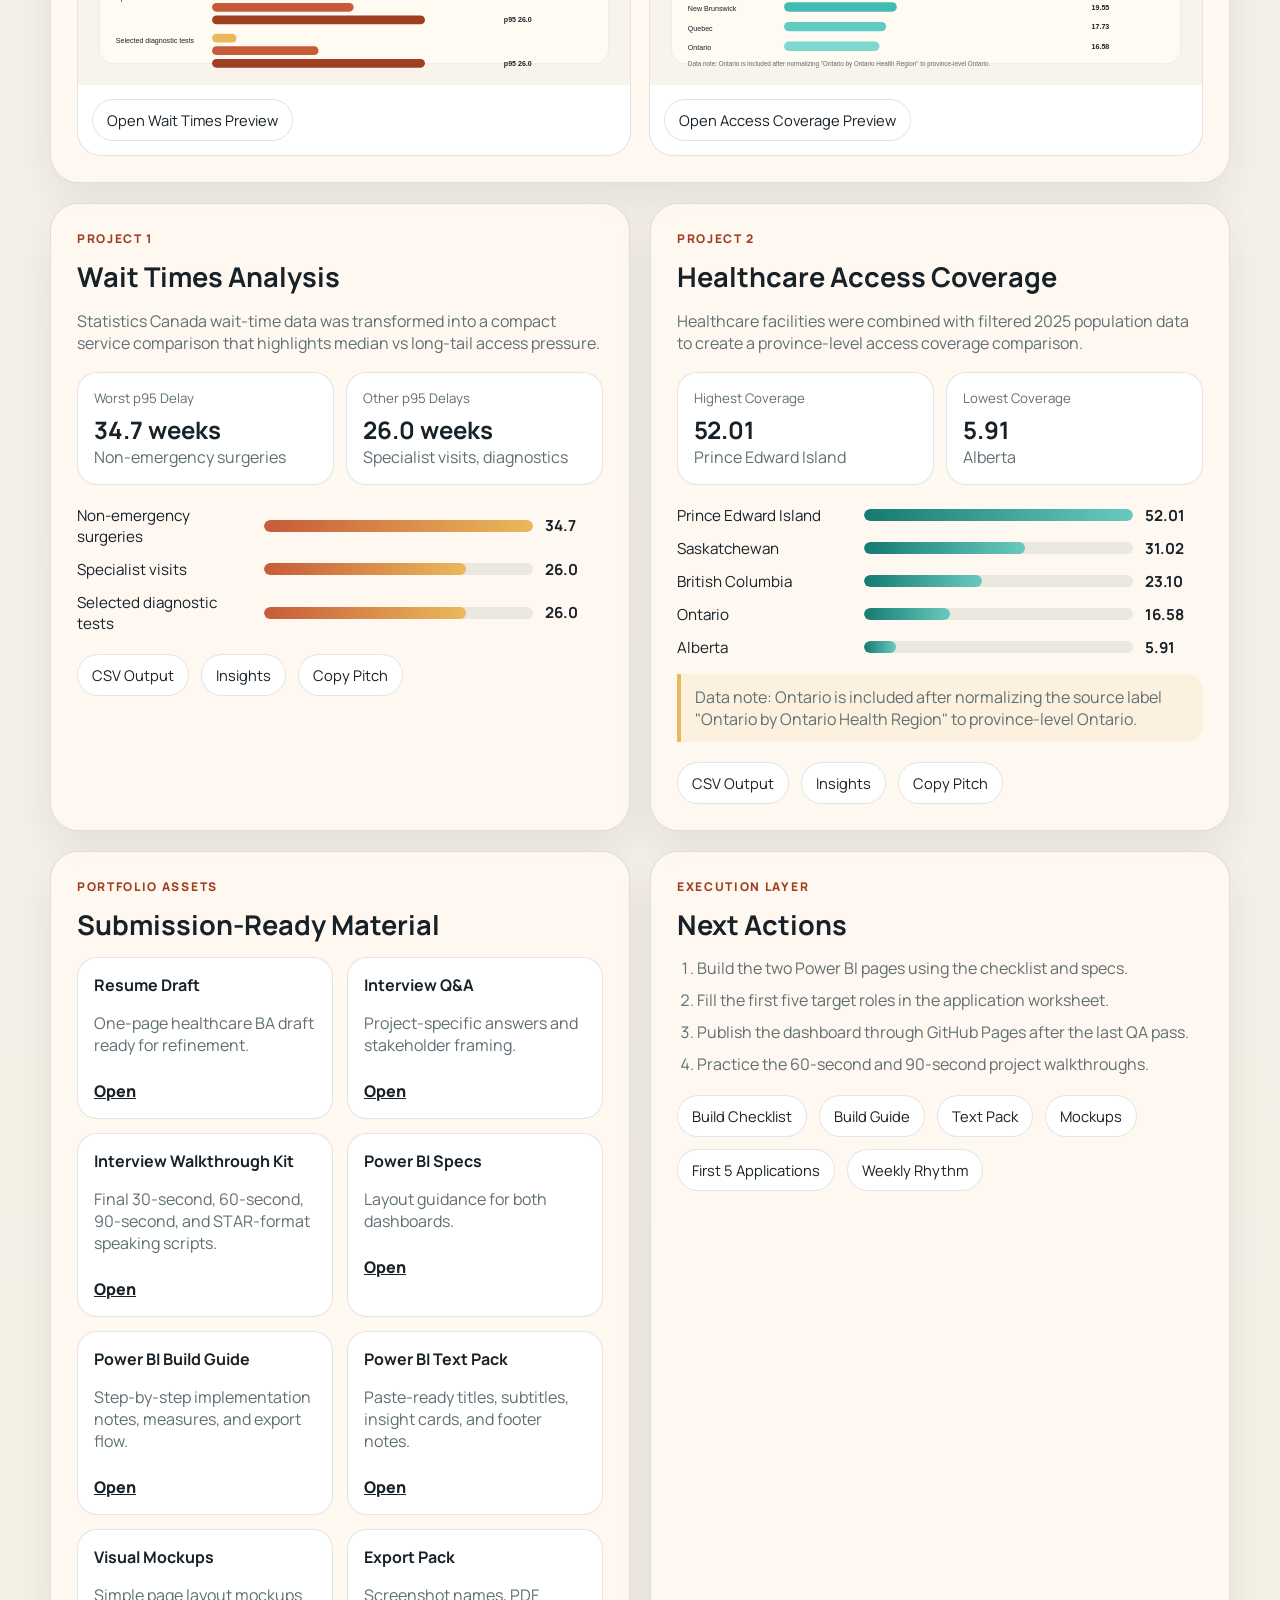
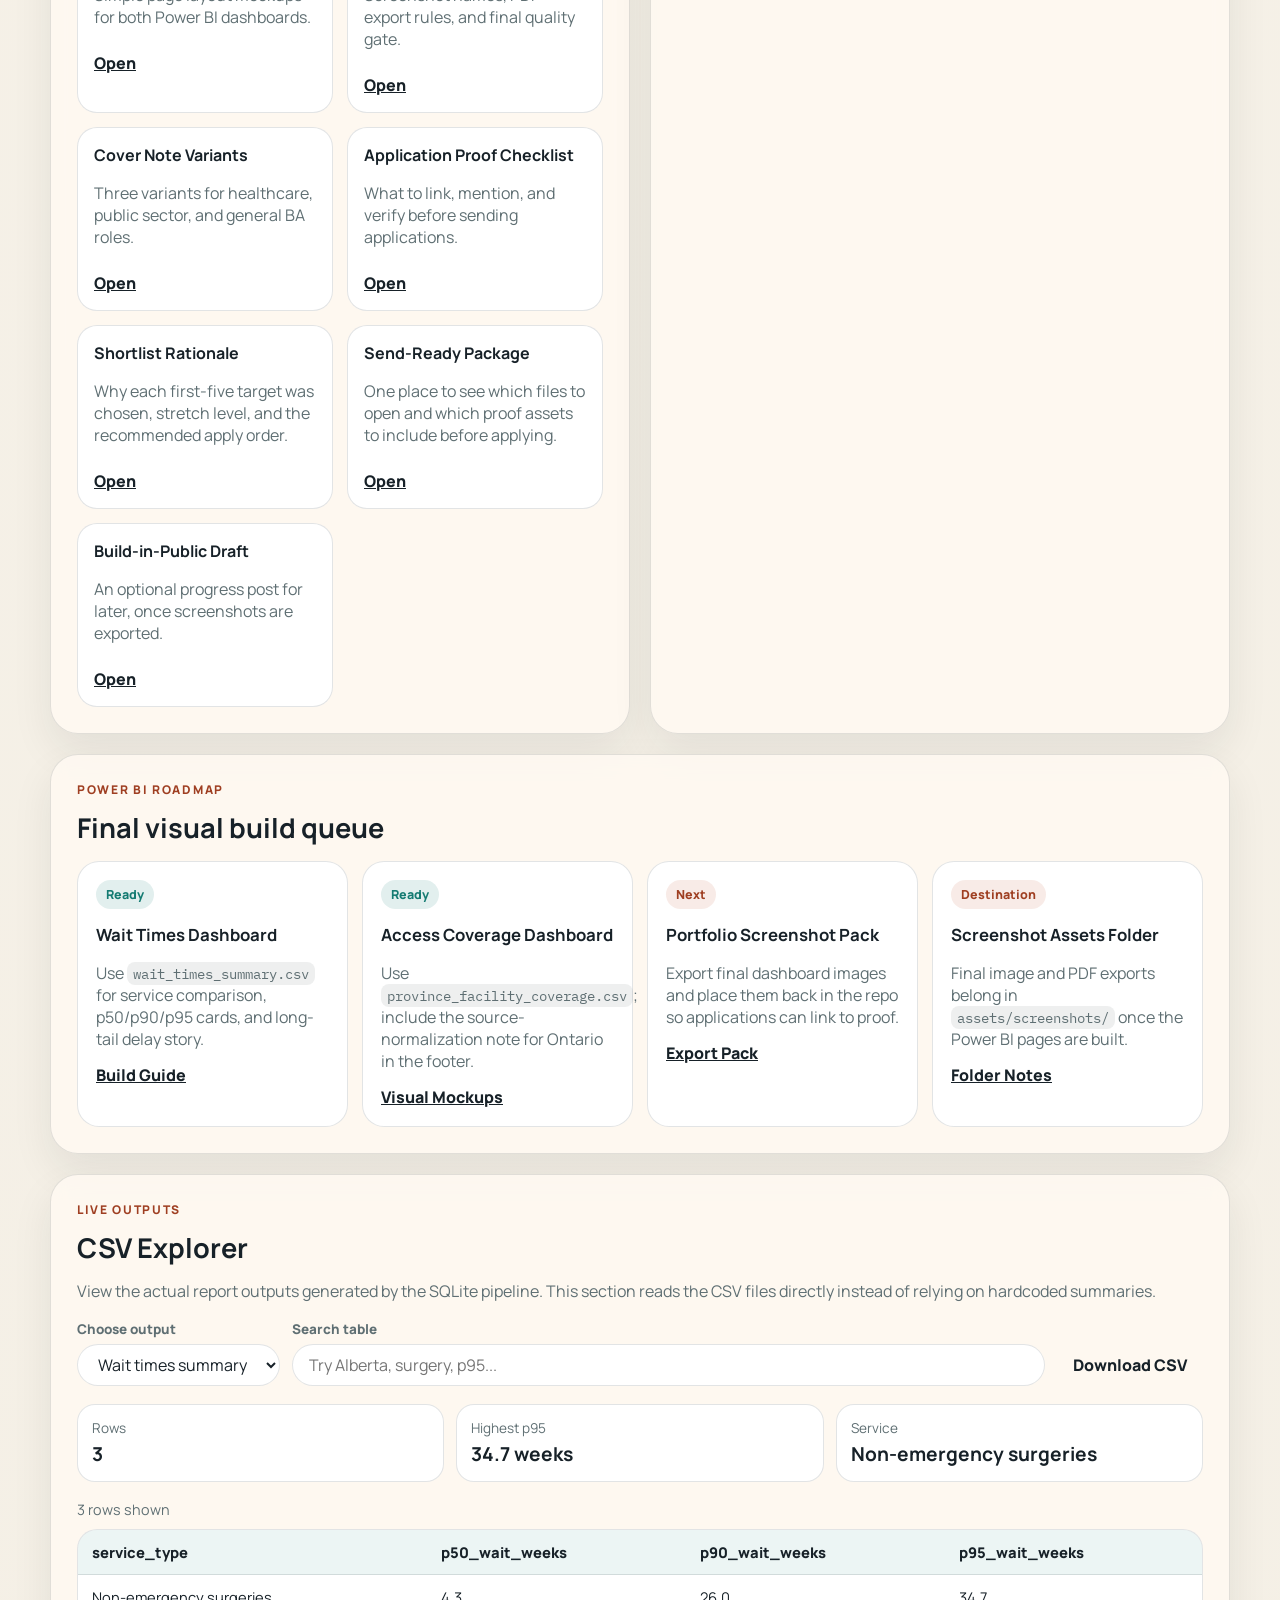
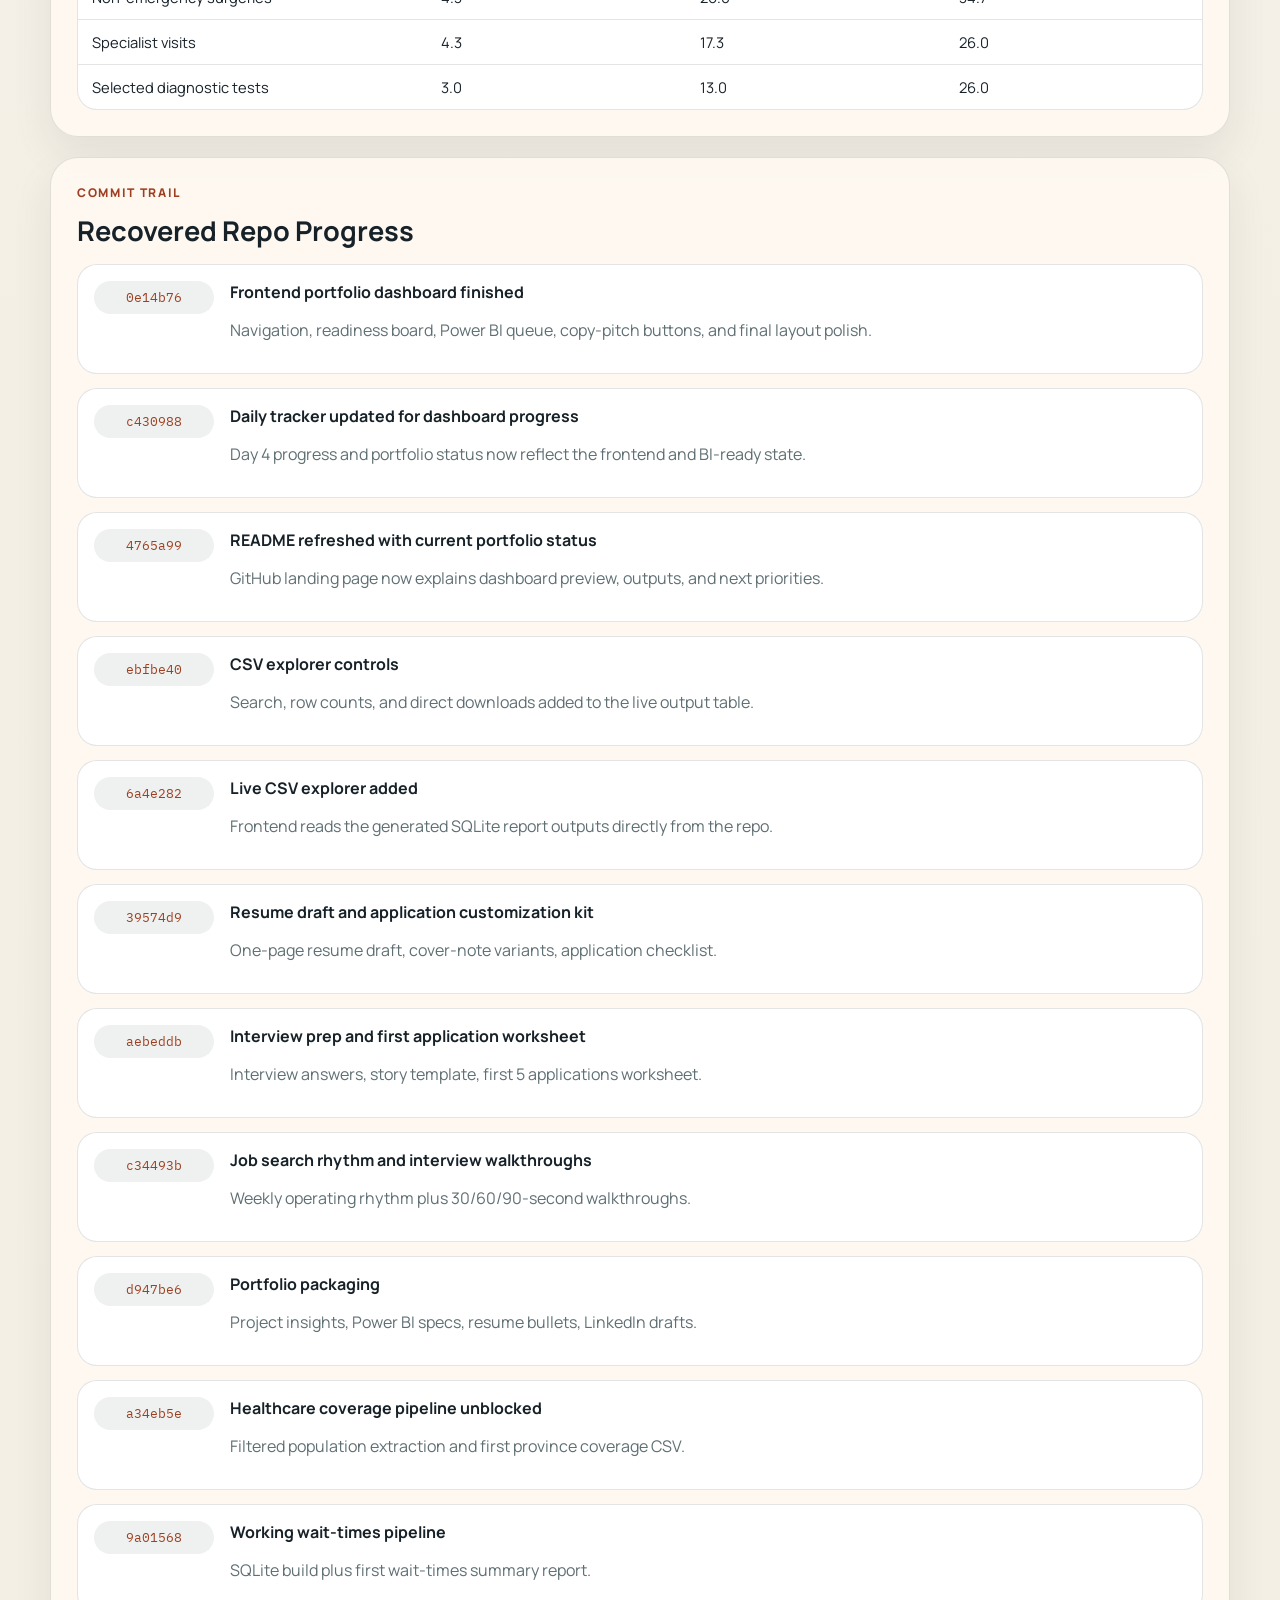
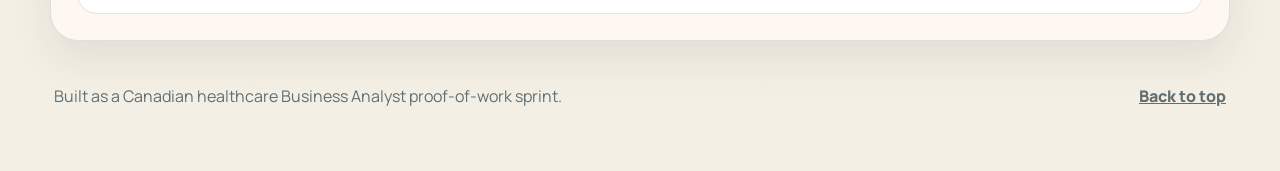
==== commit 8ef3d946: "Add networking check and follow-up reminders to command center" ====
--- a/frontend/index.html
+++ b/frontend/index.html
@@ -470,6 +470,20 @@
                 Copy Command
               </button>
             </div>
+            <div class="check-item">
+              <strong>Networking Quality Check</strong>
+              <p>Catch bad dates and incomplete rows in the networking tracker.</p>
+              <button class="link-button" type="button" data-copy="./scripts/check_networking_tracker.sh">
+                Copy Command
+              </button>
+            </div>
+            <div class="check-item">
+              <strong>Follow-Up Reminders</strong>
+              <p>See which logged applications have a follow-up coming due.</p>
+              <button class="link-button" type="button" data-copy="./scripts/print_followup_reminders.sh">
+                Copy Command
+              </button>
+            </div>
           </div>
         </section>
 
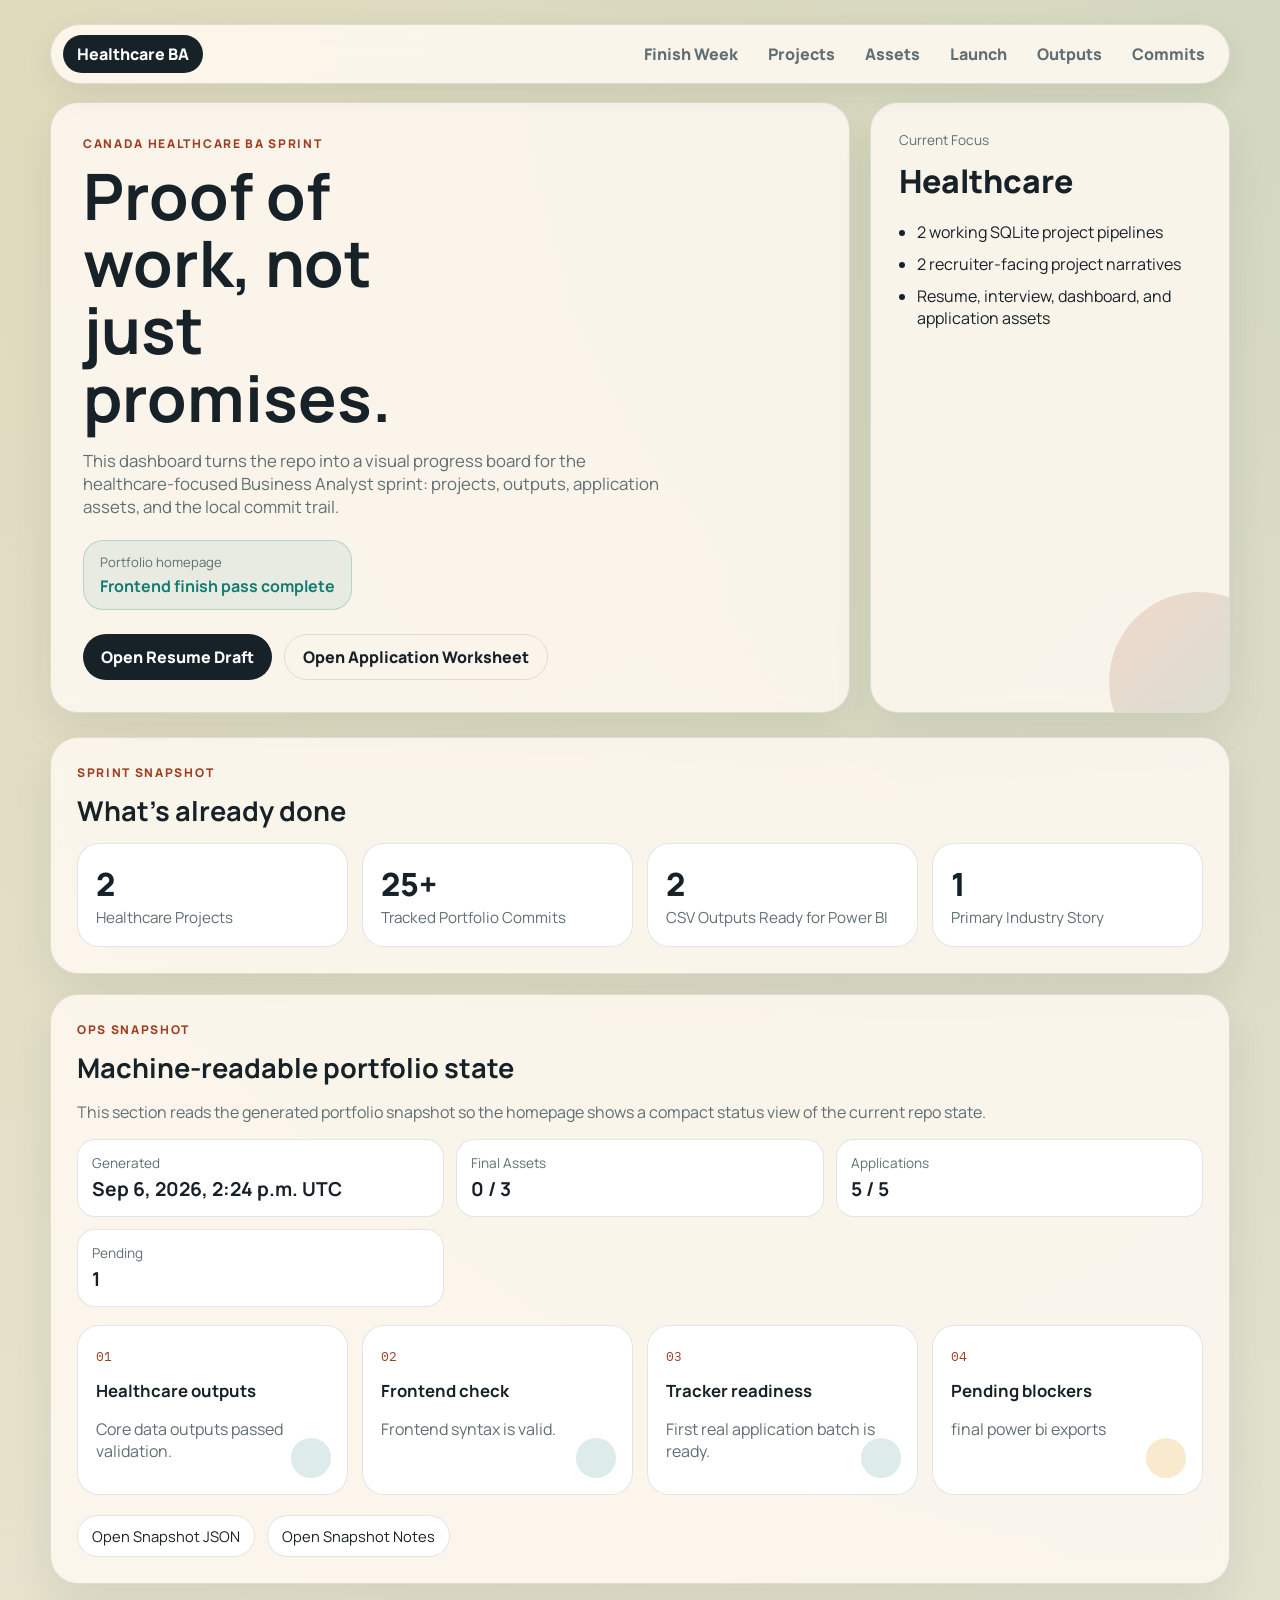
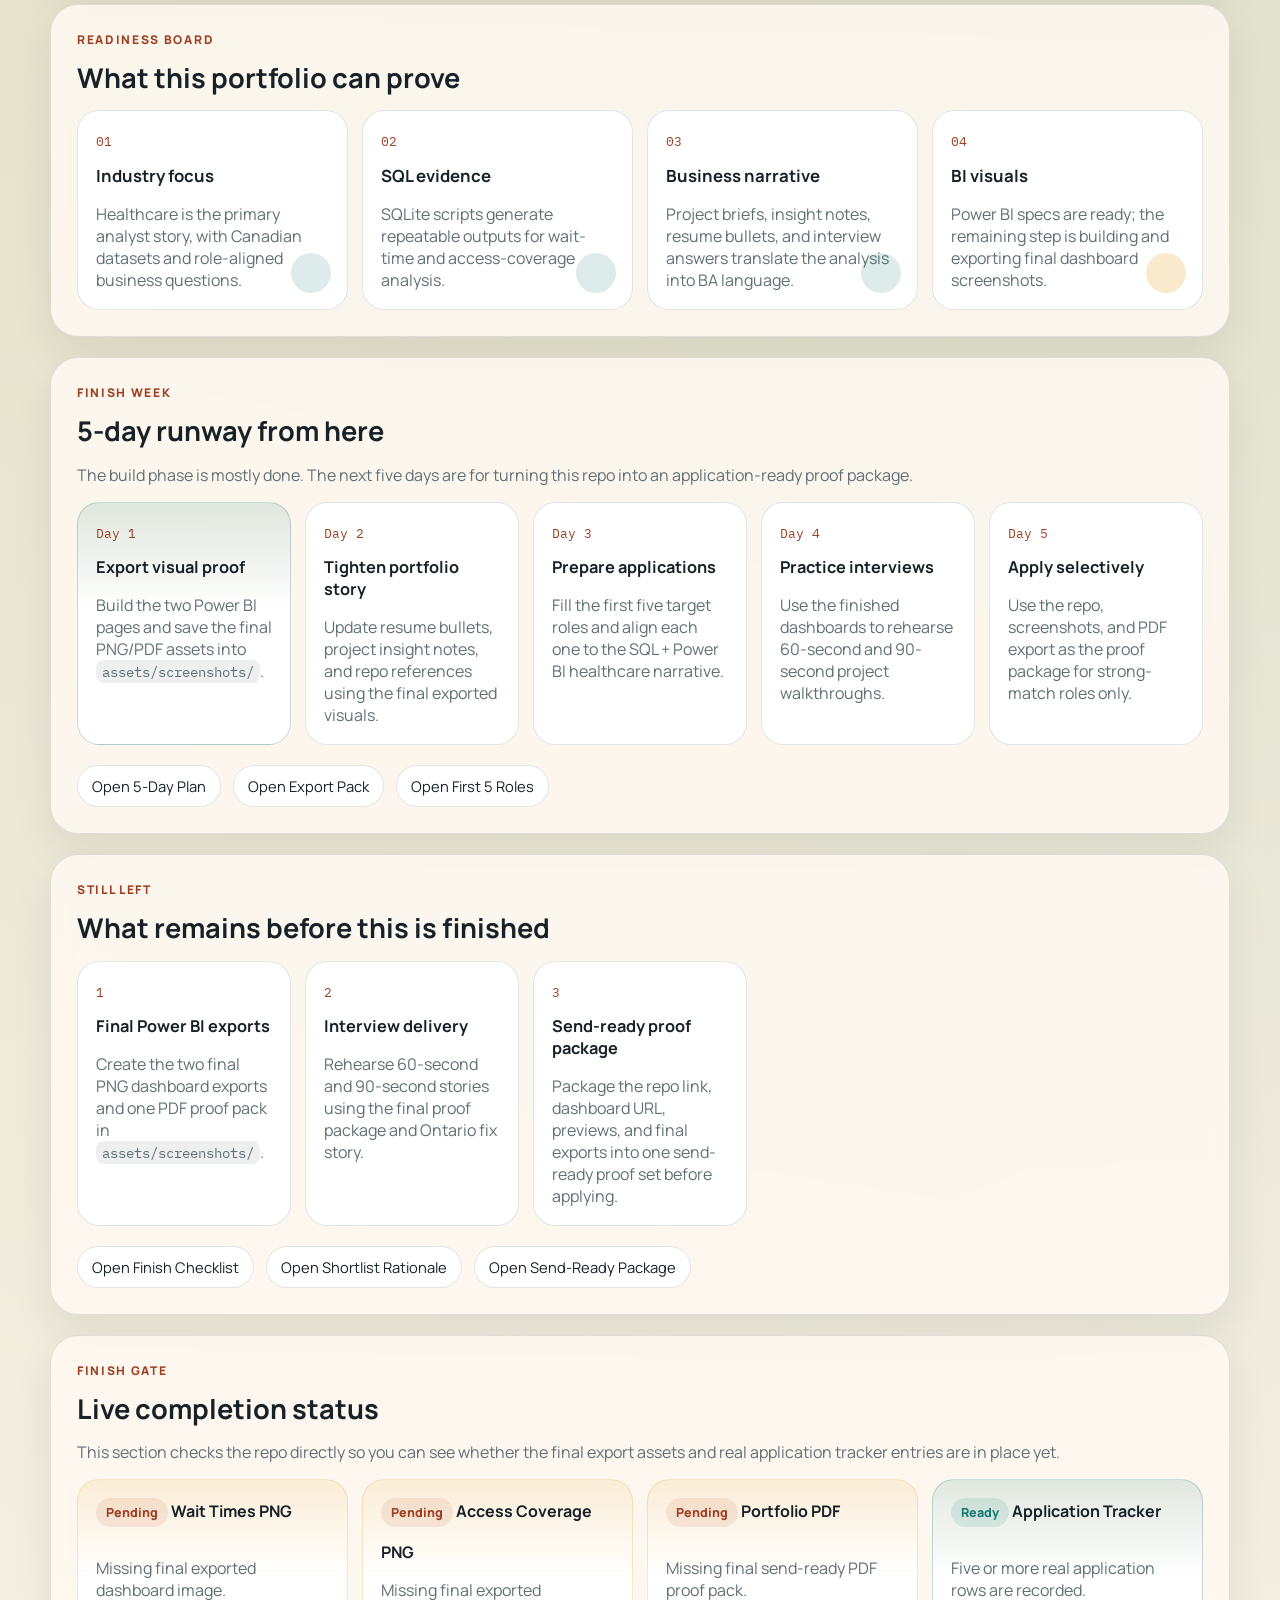
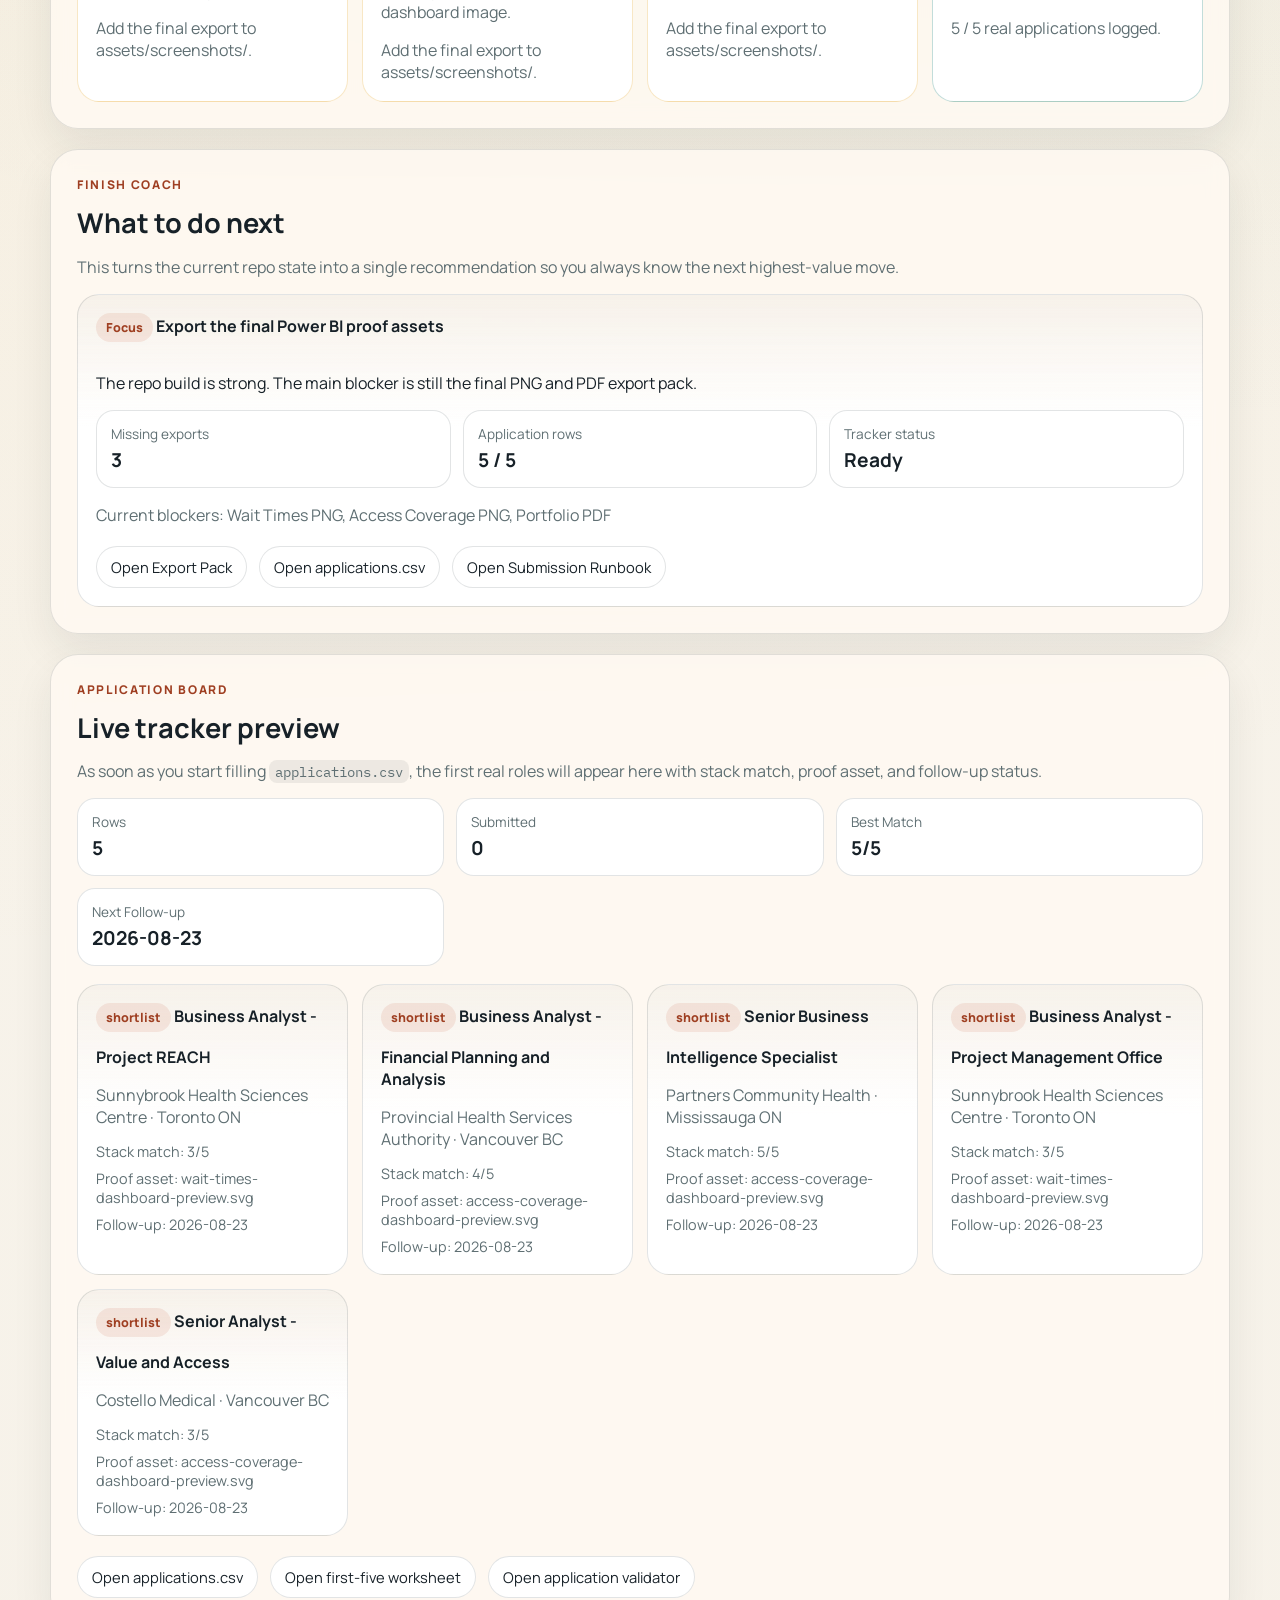
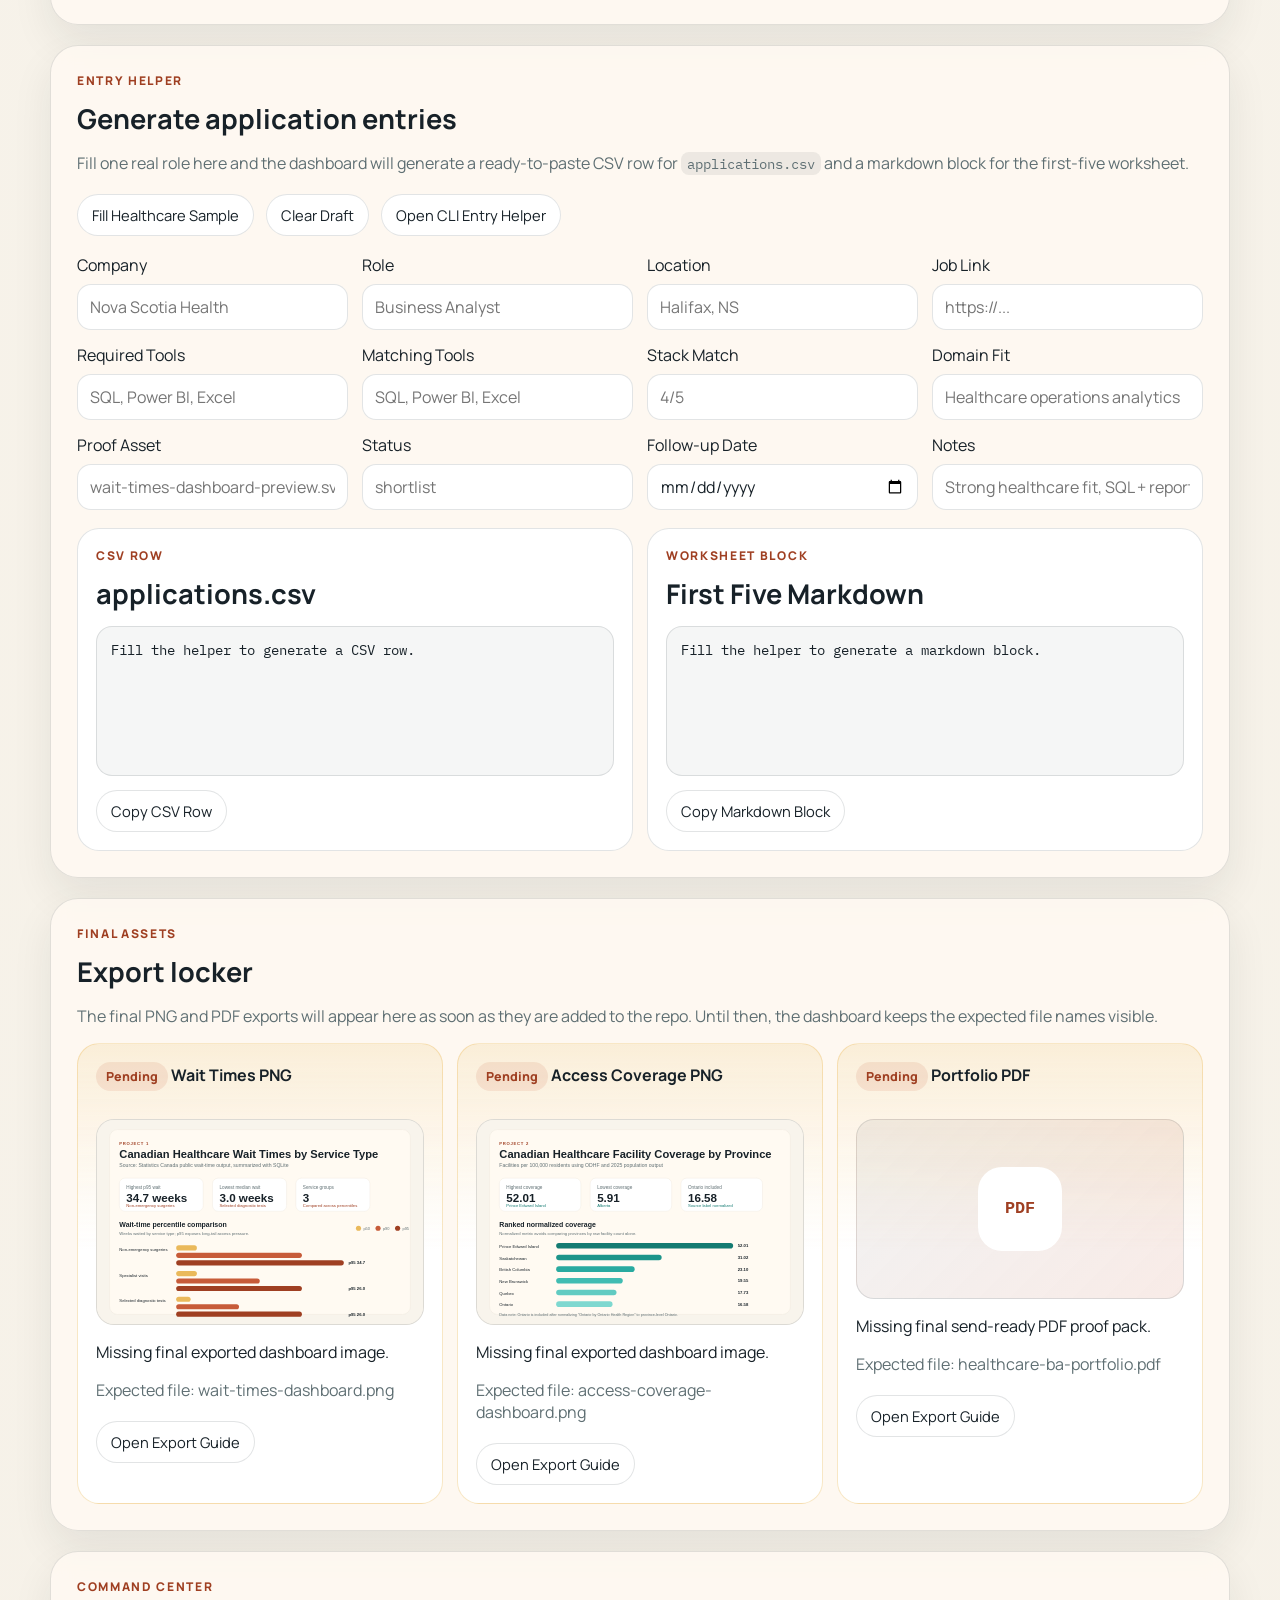
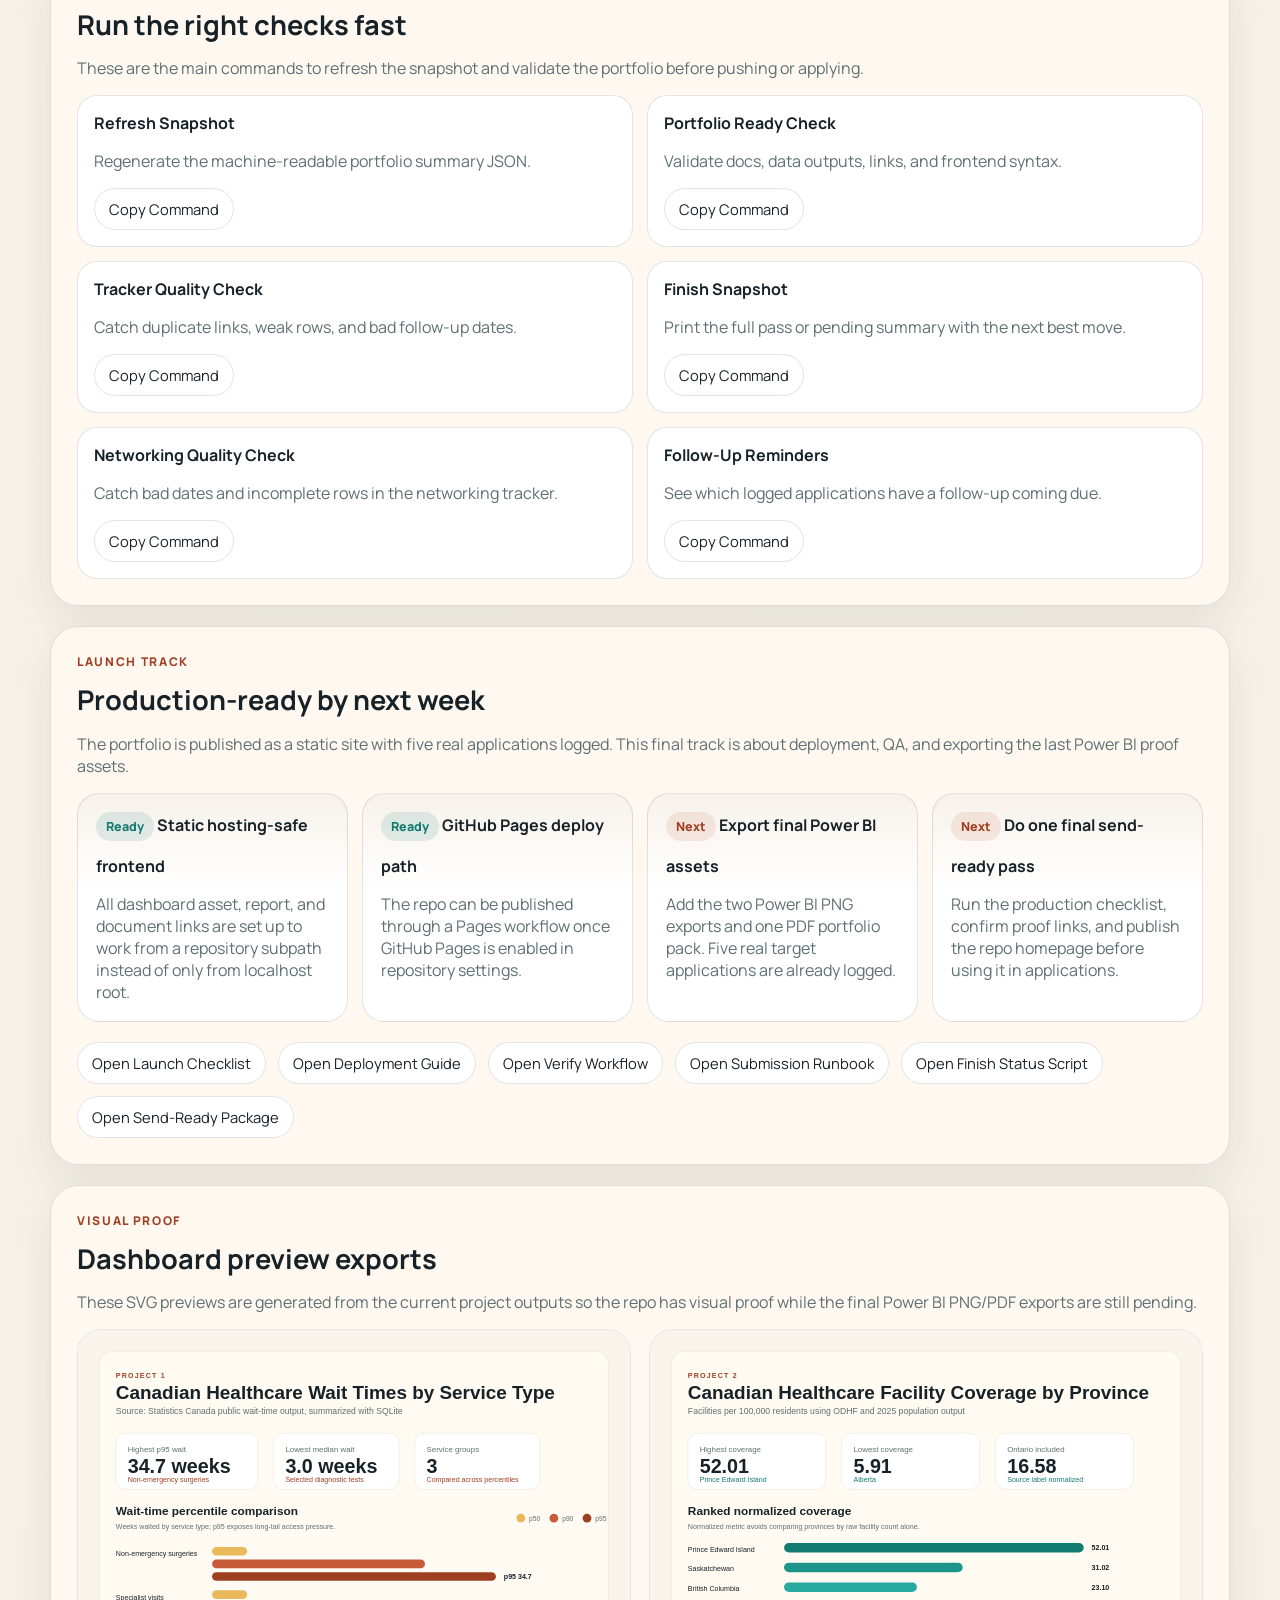
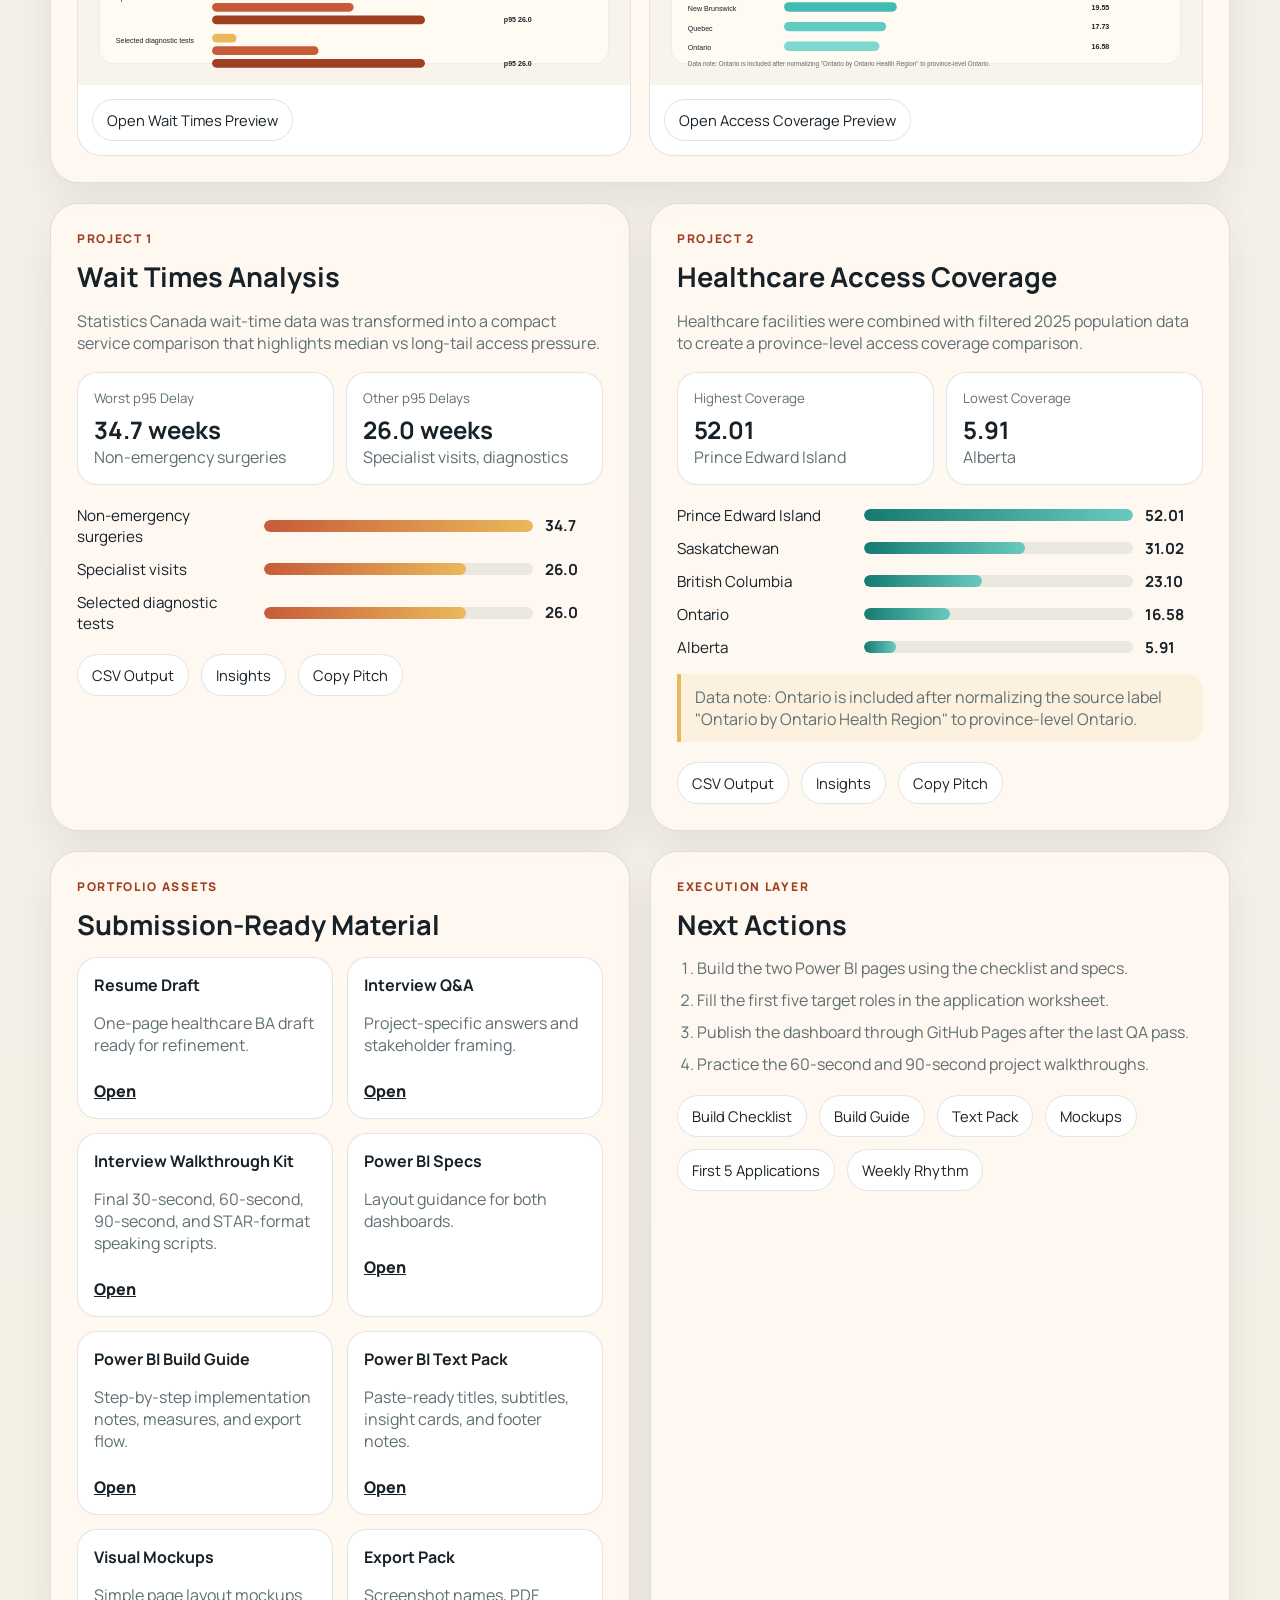
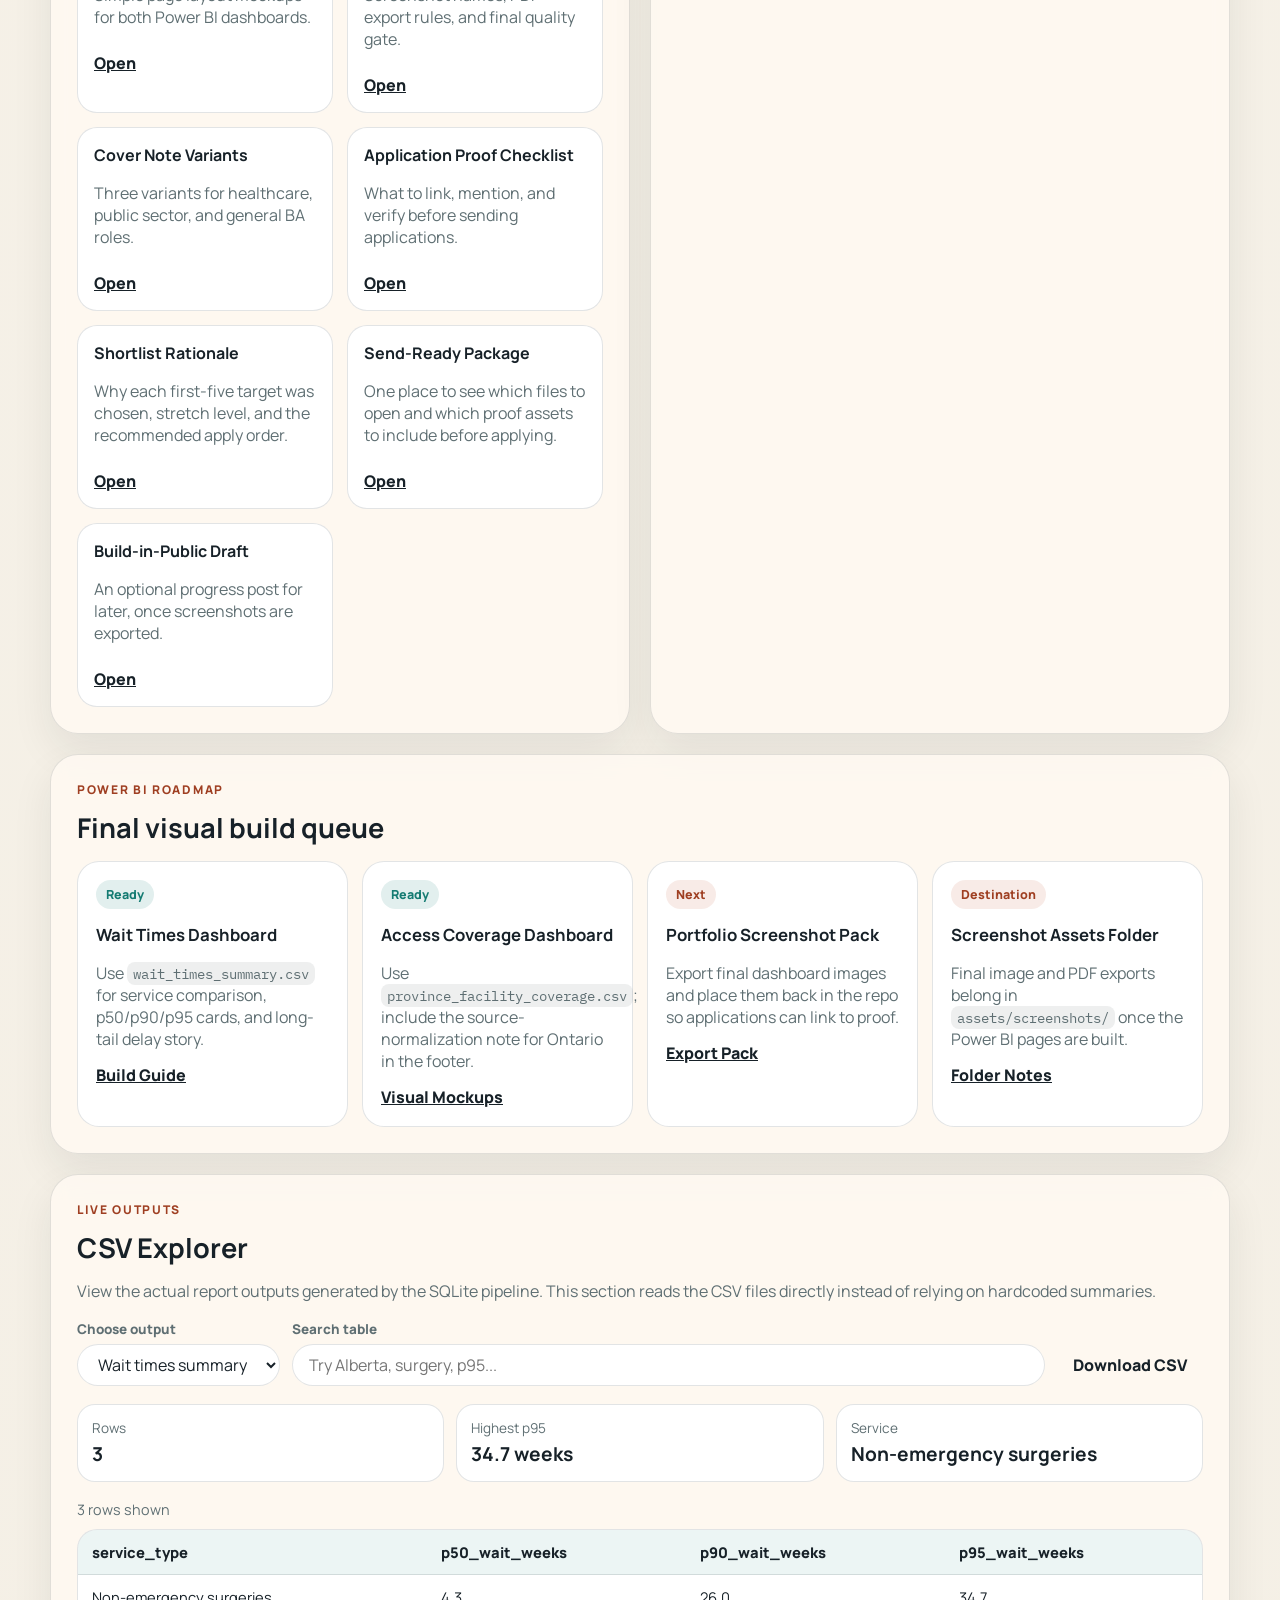
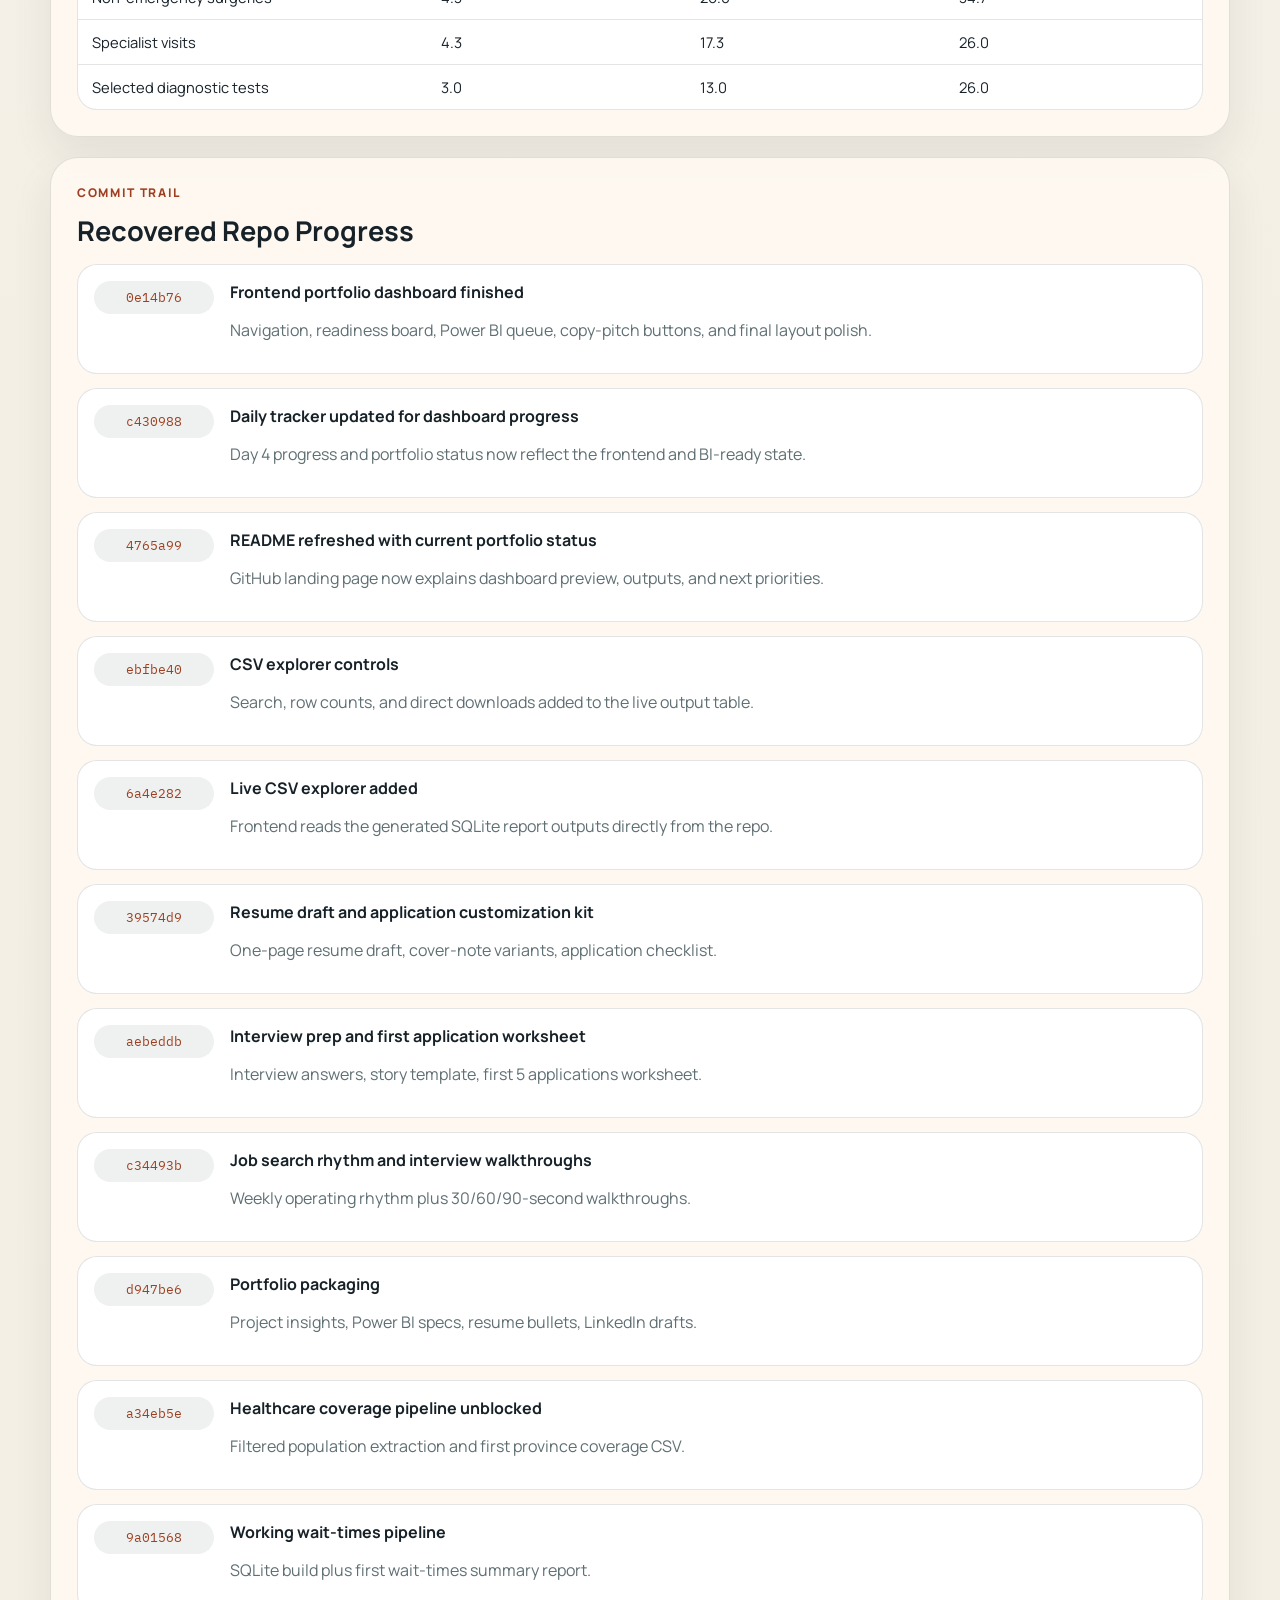
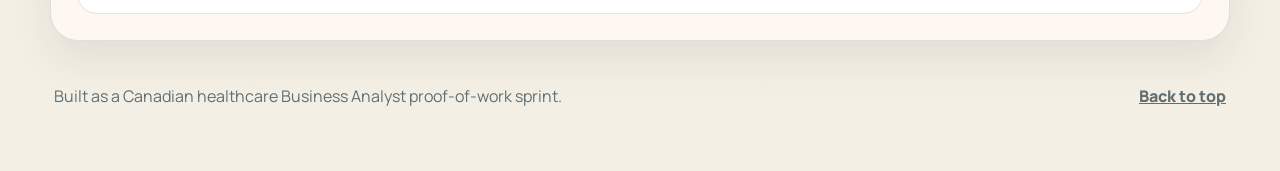
==== commit 0db6e22f: "Fix workflow source link excluded from Pages deployment" ====
--- a/frontend/index.html
+++ b/frontend/index.html
@@ -537,7 +537,7 @@
               >Open Launch Checklist</a
             >
             <a href="../docs/github-pages-deployment.md">Open Deployment Guide</a>
-            <a href="../.github/workflows/verify-portfolio.yml">Open Verify Workflow</a>
+            <a href="https://github.com/Amartya2001-droid/ba-job-canada-tracker/blob/main/.github/workflows/verify-portfolio.yml">Open Verify Workflow</a>
             <a href="../docs/final-submission-runbook.md">Open Submission Runbook</a>
             <a href="../scripts/print_finish_status.sh">Open Finish Status Script</a>
             <a href="../docs/send-ready-application-package.md"
